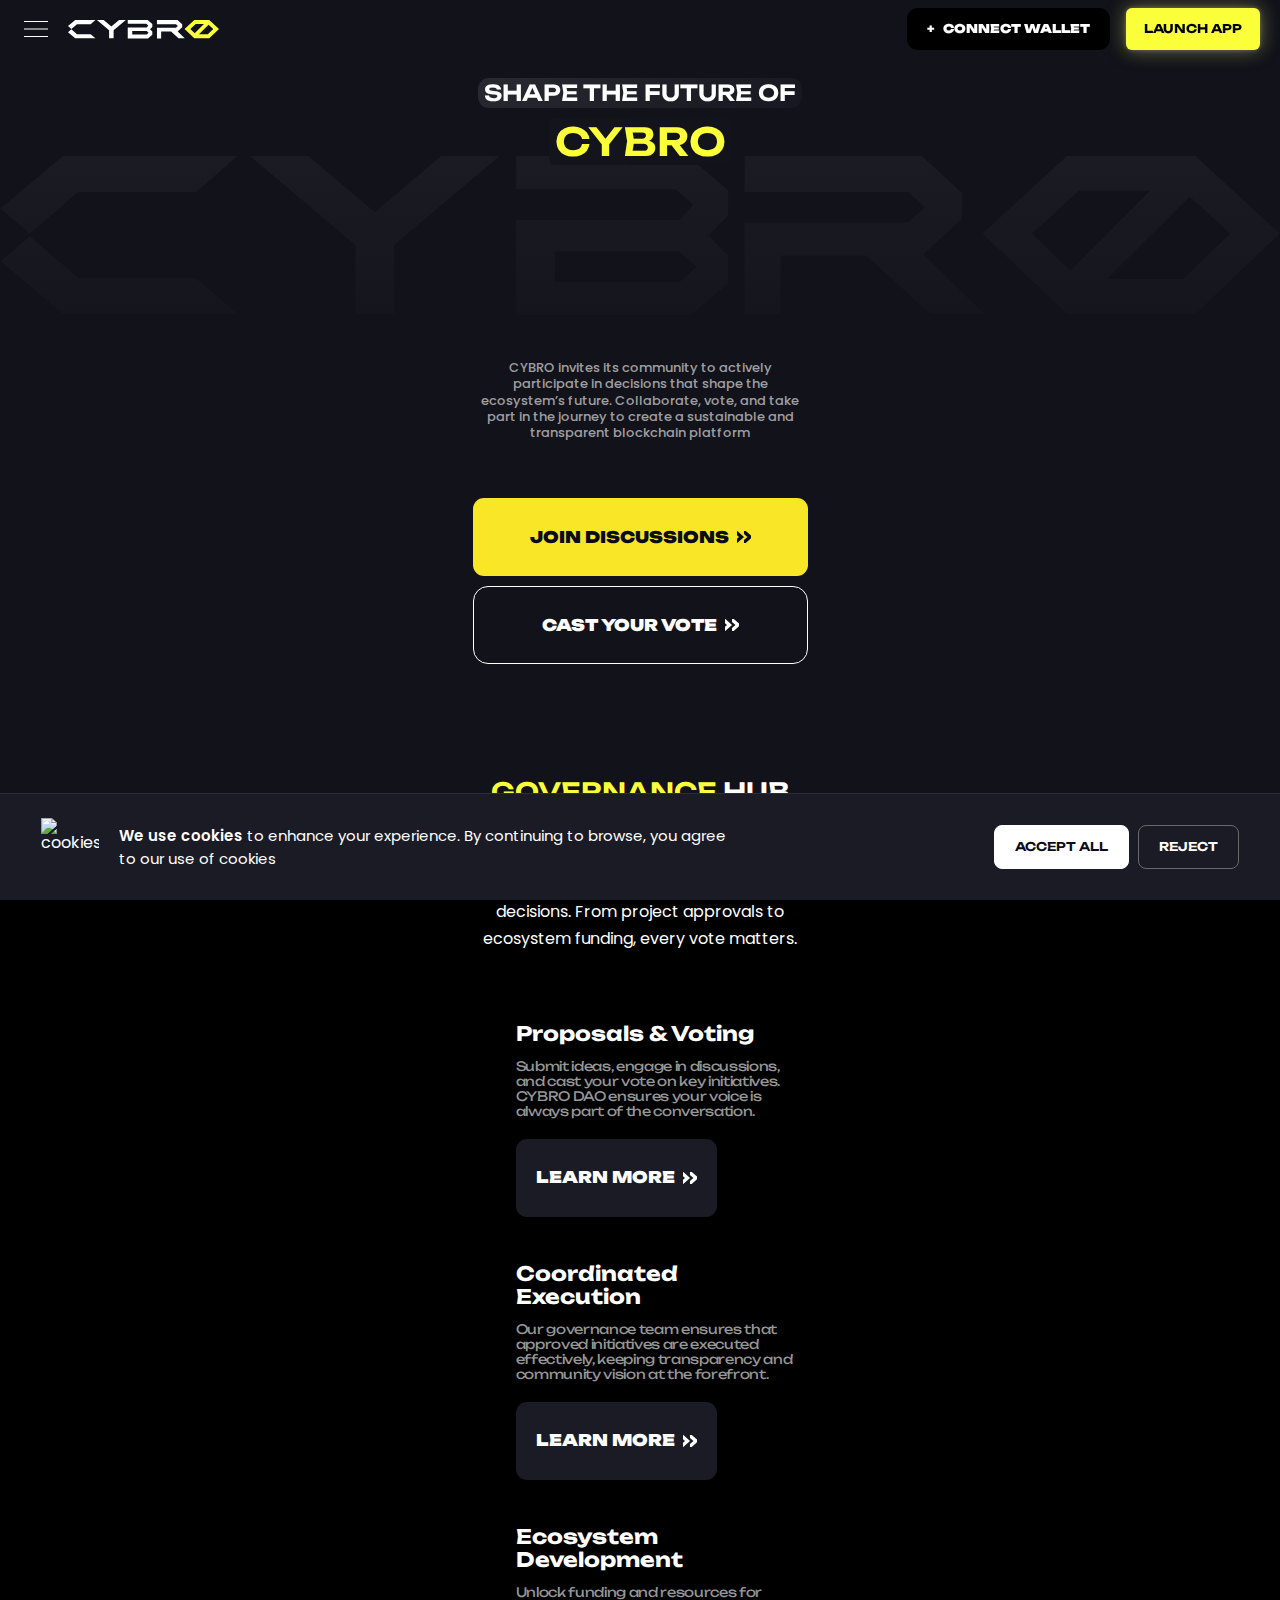
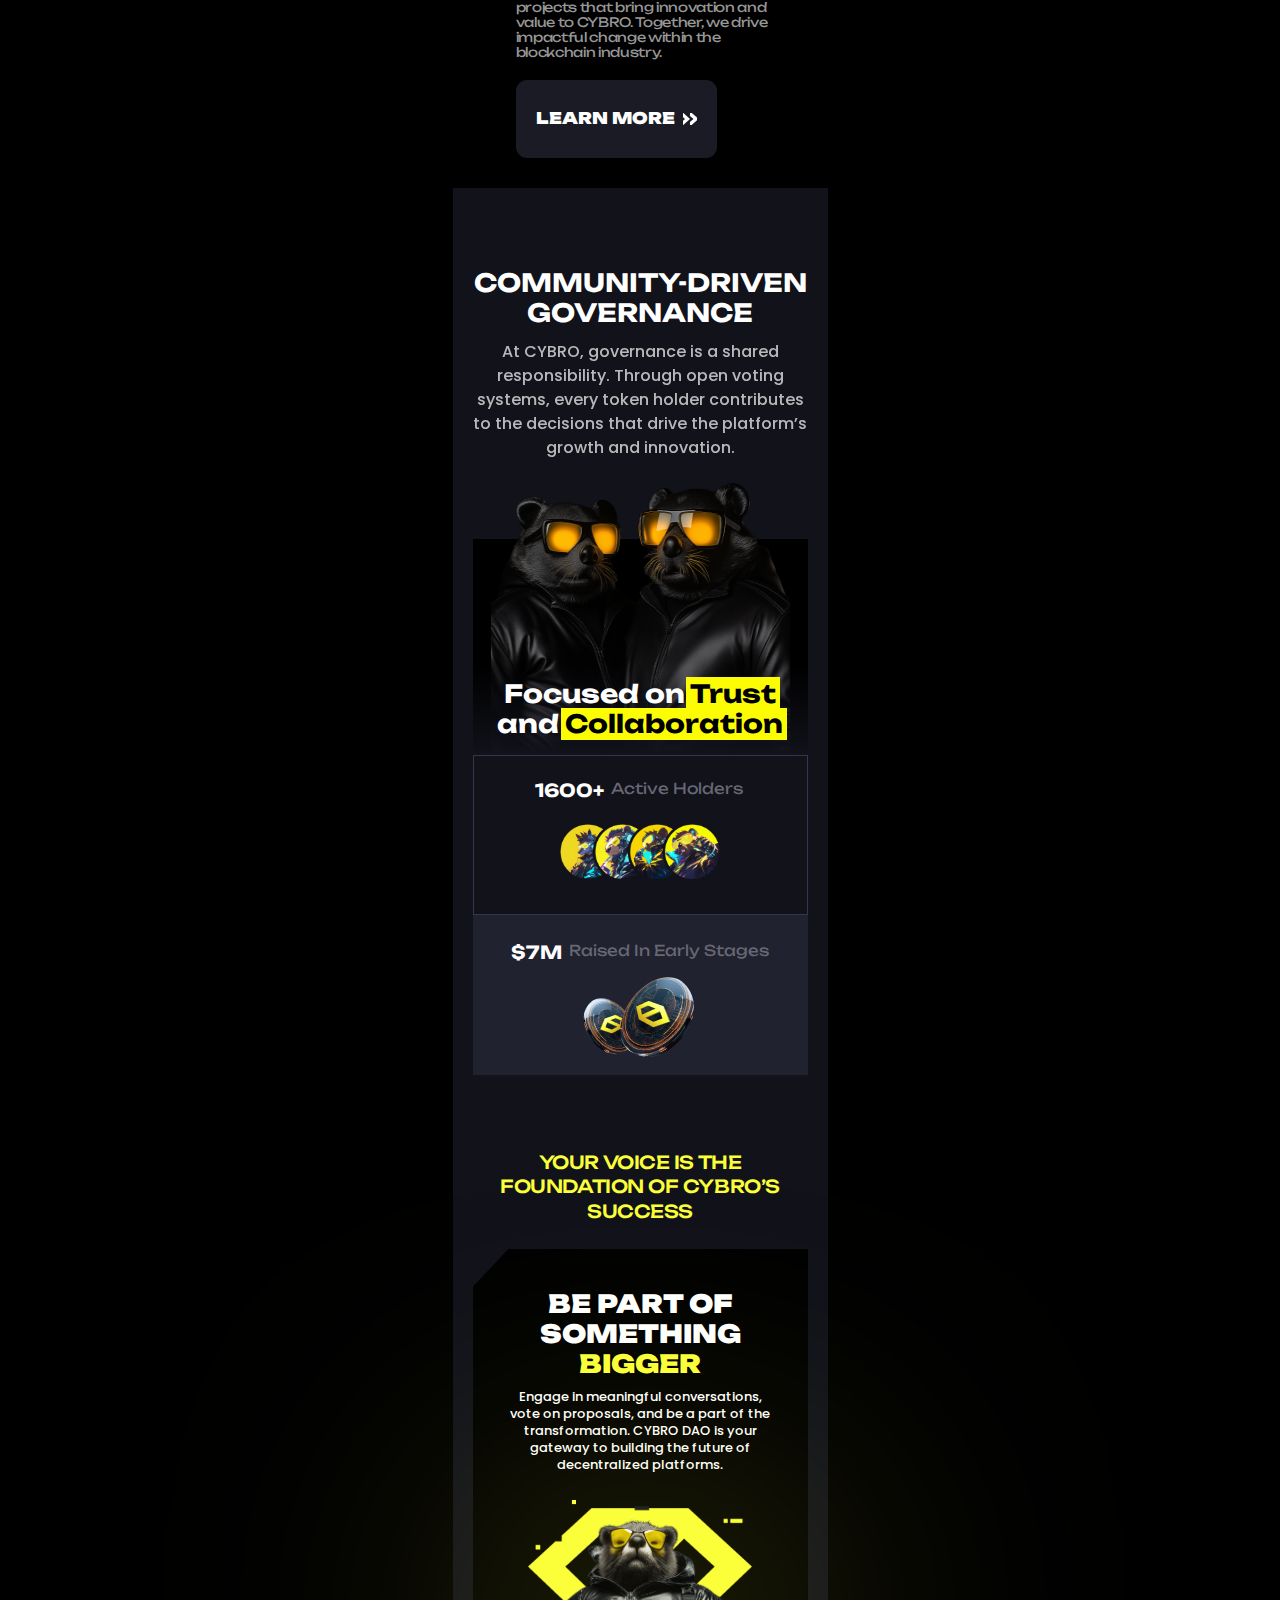
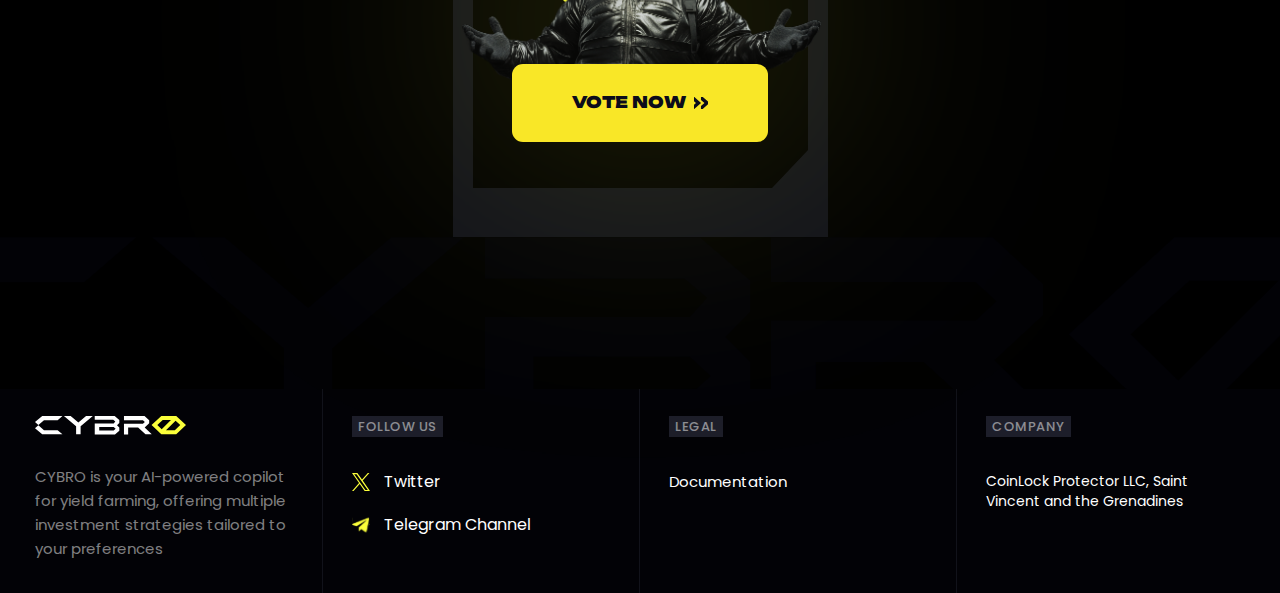
==== en/governance.html @ 774f80b5 "init" ====
<!DOCTYPE html><html lang="en" class="dark" data-sentry-component="RootLayout" data-sentry-source-file="layout.tsx"><head><meta charSet="utf-8"/><meta name="viewport" content="width=device-width, initial-scale=1"/><link rel="preload" as="image" href="https://www.facebook.com/tr?id={8308804229228648}&amp;ev=PageView&amp;noscript=1"/><link rel="preload" as="image" href="/_next/static/media/governance-kurwa-bg.6f89b843.png"/><link rel="preload" as="image" href="/_next/static/media/avatars.ede8e180.png"/><link rel="preload" as="image" href="/_next/static/media/governance-money-mobile.2f18e7d5.png"/><link rel="preload" as="image" href="/_next/static/media/governance-kurwa-mobile-bg.9be6eeb1.png"/><link rel="preload" as="image" href="/_next/static/media/governance-kurwa-card.65392131.png"/><link rel="preload" as="image" href="/_next/static/media/governance-rect-bg.d984ac7d.png"/><link rel="preload" as="image" href="/_next/static/media/governance-card-bg.06ce3777.png"/><link rel="stylesheet" href="/_next/static/css/6479186bee7d9e7e.css" crossorigin="" data-precedence="next"/><link rel="stylesheet" href="/_next/static/css/e1b0979ef941b9ad.css" crossorigin="" data-precedence="next"/><link rel="stylesheet" href="/_next/static/css/2300a2eec9c14b62.css" crossorigin="" data-precedence="next"/><link rel="preload" as="script" fetchPriority="low" href="/_next/static/chunks/webpack-fdc288a6a4f18aed.js" crossorigin=""/><script src="/_next/static/chunks/52774a7f-6c27f97ab028a83b.js" async="" crossorigin=""></script><script src="/_next/static/chunks/fd9d1056-c8eb6ef1232965f1.js" async="" crossorigin=""></script><script src="/_next/static/chunks/779-97ba903c7fd6b21b.js" async="" crossorigin=""></script><script src="/_next/static/chunks/main-app-ce8a884cc23d8ca5.js" async="" crossorigin=""></script><script src="/_next/static/chunks/a342680c-4015d579ea9460ea.js" async=""></script><script src="/_next/static/chunks/981-83b8b026ce312ad1.js" async=""></script><script src="/_next/static/chunks/815-b7bfd06779b1342e.js" async=""></script><script src="/_next/static/chunks/955-ae50c7dbbddfbe7f.js" async=""></script><script src="/_next/static/chunks/624-96dd0e0dc3cdd177.js" async=""></script><script src="/_next/static/chunks/659-f348599179347540.js" async=""></script><script src="/_next/static/chunks/106-418e1ff9059dbbcc.js" async=""></script><script src="/_next/static/chunks/app/%5Blocale%5D/page-b0975e842ff6d64c.js" async=""></script><script src="/_next/static/chunks/127-02f6ab5090dc1402.js" async=""></script><script src="/_next/static/chunks/353-4cc7cca9eb50f98e.js" async=""></script><script src="/_next/static/chunks/145-9caab46e080230d4.js" async=""></script><script src="/_next/static/chunks/app/layout-ea56f2bec24e93aa.js" async=""></script><script src="/_next/static/chunks/app/global-error-011635a284e81453.js" async=""></script><script src="/_next/static/chunks/app/%5Blocale%5D/governance/page-53c91fd98e669ab0.js" async=""></script><link rel="preload" href="https://www.googletagmanager.com/gtag/js?id=G-RF40Y08YBR" as="script"/><link rel="preload" href="https://analytics.cybro.io/js/script.js" as="script"/><title>CYBRO - an AI-Powered multichain earn marketplace</title><meta name="description" content="CYBRO is an earn marketplace where users can choose investment tools based on desired returns and risk levels, including staking, farming, and lending"/><meta property="og:title" content="CYBRO - an AI-Powered multichain earn marketplace"/><meta property="og:description" content="CYBRO is an earn marketplace where users can choose investment tools based on desired returns and risk levels, including staking, farming, and lending"/><meta name="twitter:card" content="summary"/><meta name="twitter:title" content="CYBRO - an AI-Powered multichain earn marketplace"/><meta name="twitter:description" content="CYBRO is an earn marketplace where users can choose investment tools based on desired returns and risk levels, including staking, farming, and lending"/><link rel="icon" href="/_next/static/media/favicon.e67604f4.ico" type="image/png"/><script src="/_next/static/chunks/polyfills-c67a75d1b6f99dc8.js" crossorigin="" noModule=""></script></head><body id="body"><img height="1" width="1" style="display:none" src="https://www.facebook.com/tr?id={8308804229228648}&amp;ev=PageView&amp;noscript=1"/><div data-overlay-container="true" data-sentry-element="NextUIProvider" data-sentry-source-file="layout.tsx"><div class="h-full justify-between flex flex-col" data-sentry-component="BaseLayout" data-sentry-source-file="base-layout.tsx"><header class="header" data-sentry-component="Header" data-sentry-source-file="index.tsx"><div class="container_main header__container"><div class="header__column"><button class="mobile-menu__open mobile-desktop"></button><div class="logo header__logo"><a href="/" class="logo__link"><img alt="cybro logo" data-sentry-element="Image" data-sentry-source-file="index.tsx" loading="lazy" width="151" height="19" decoding="async" data-nimg="1" class="logo__img" style="color:transparent" src="/_next/static/media/logo.2ce64b94.svg"/></a></div><nav class="header__menu desktop"><ul class="header__menu-list"><li class="header__menu-item"><a href="/en#about" class="header__menu-link">ABOUT US</a></li><li class="header__menu-item"><a href="/en/governance" class="header__menu-link">Governance</a></li><li class="header__menu-item"><a class="header__menu-link" data-sentry-element="Link" data-sentry-source-file="index.tsx" href="/en/token">TOKEN</a></li><li class="header__menu-item"><a href="/en#faq" class="header__menu-link">FAQ</a></li><li class="header__menu-item"><a href="https://docs.cybro.io" class="header__menu-link" target="_black">DOCS</a></li></ul></nav></div><div class="header__column header__btns"><ul class="socials desktop"><li class="social"><a href="https://twitter.com/Cybro_io" class="header__btn social__link" target="_blank"><img alt="x" data-sentry-element="Image" data-sentry-source-file="index.tsx" loading="lazy" width="14" height="14" decoding="async" data-nimg="1" class="social__img" style="color:transparent" src="/_next/static/media/twitter-1.48e759d1.svg"/></a></li><li class="social"><a href="https://discord.gg/xFMGDQPhrB" class="header__btn social__link" target="_blank"><img alt="discord" data-sentry-element="Image" data-sentry-source-file="index.tsx" loading="lazy" width="18" height="14" decoding="async" data-nimg="1" class="social__img" style="color:transparent" src="/_next/static/media/discord-1.6246673f.svg"/></a></li><li class="social"><a href="https://t.me/cybro_io" class="header__btn social__link" target="_blank"><img alt="telegram" data-sentry-element="Image" data-sentry-source-file="index.tsx" loading="lazy" width="18" height="18" decoding="async" data-nimg="1" class="social__img" style="color:transparent" src="/_next/static/media/tg-1.74019191.svg"/></a></li><li class="social"><a href="https://cybro.medium.com/" class="header__btn social__link" target="_blank"><img alt="medium" data-sentry-element="Image" data-sentry-source-file="index.tsx" loading="lazy" width="18" height="18" decoding="async" data-nimg="1" class="social__img !h-[22px]" style="color:transparent" src="/_next/static/media/medium.ed2f4f80.svg"/></a></li></ul><a class="header__launchButton" target="_blank" data-sentry-element="Link" data-sentry-source-file="index.tsx" href="https://app.cybro.io/"><img alt="" data-sentry-element="Image" data-sentry-source-file="index.tsx" loading="lazy" width="6" height="10" decoding="async" data-nimg="1" class="header__launchButton-icon" style="color:transparent" src="/_next/static/media/small-arrow.5e573dae.svg"/>Launch app</a><button class="button button--black !h-[42px] text-white border-0 header__connectButton" data-sentry-component="AppKitConnectButton" data-sentry-source-file="AppkitConnectButton.tsx"><span>+   Connect wallet</span></button></div></div></header><main><div class="bg relative mt-5 governance:mt-[68px] pb-[77px] governance:pb-[136px] flex items-center flex-col w-full"><div class="hero-heading h-[30px] governance:h-[87px] px-1.5 py-0.5 governance:px-2.5 governance:py-px rounded-[11px] backdrop-blur-[104px] justify-center items-center gap-2.5 inline-flex" data-sentry-component="HeroHeading" data-sentry-source-file="governance.tsx"><div class="text-white text-[22px] governance:text-[70.82px] font-semibold font-[&#x27;Unbounded&#x27;] uppercase leading-relaxed governance:leading-[84.98px]">Shape the future of</div></div><div class="governance:block hidden governance:mt-[18px] w-[495.50px] h-[155px] relative"><div class="w-[394px] h-[155px] left-[39px] top-0 absolute opacity-25 bg-[#fbff3a] rounded-full blur-[150px]"></div><div class="w-[180px] h-[71px] left-[146px] top-[42px] absolute opacity-30 bg-[#fbff3a] rounded-full blur-[68.71px]"></div><div class="h-[128.95px] px-[14.75px] py-[1.48px] left-0 top-[15px] absolute bg-gradient-to-br from-white to-[#6b6c78] rounded-2xl backdrop-blur-[153.41px] justify-center items-center gap-[14.75px] inline-flex"><div class="text-[#fbff3a] text-[105px] font-semibold font-[&#x27;Unbounded&#x27;] uppercase leading-[126px]">cybro</div></div></div><div class="governance:hidden mt-2.5 h-[47.08px] px-[5.40px] py-[0.54px] bg-gradient-to-br from-white to-[#6b6c78] rounded-md backdrop-blur-[56.12px] justify-center items-center gap-[5.40px] inline-flex"><div class="text-[#fbff3a] text-[38.41px] font-semibold font-[&#x27;Unbounded&#x27;] uppercase leading-[46.09px]">Cybro</div></div><div class="mt-[195px] governance:mt-[27px] max-w-[335px] governance:max-w-[567px] text-center text-white/60 text-[13px] governance:text-base font-medium font-[&#x27;Poppins&#x27;]  leading-tight governance:leading-relaxed" data-sentry-component="DescriptionHeading" data-sentry-source-file="governance.tsx">CYBRO invites its community to actively participate in decisions that shape the ecosystem’s future. Collaborate, vote, and take part in the journey to create a sustainable and transparent blockchain platform</div><div class="mt-[57px] flex governance:gap-[30px] justify-center gap-2.5 flex-wrap" data-sentry-component="ButtonsHeading" data-sentry-source-file="governance.tsx"><a target="_blank" href="https://forum.cybro.io/" class="w-full max-w-[335px] governance:w-auto button button--yellow button--arrow cybro__buy">Join Discussions</a><a target="_blank" href="https://vote.cybro.io/#/" class="w-full max-w-[335px] governance:w-auto button button--white button--arrow--white">Cast your vote</a></div></div><div class="mt-[36px] items-center flex-col w-full gap-10"><div class="flex flex-col gap-2.5 items-center"><div class="w-full max-w-[846px] h-[30px] governance:h-[85px] relative"><div class="hidden governance:block w-[474px] h-[21px] left-[76px] top-[37px] absolute opacity-25 bg-[#fbff3a] rounded-full blur-[100px]"></div><div class="left-0 top-0 right-0 text-center absolute"><span class="text-[#fbff3a] text-[25px] governance:text-[70.82px] font-semibold font-[&#x27;Unbounded&#x27;] uppercase leading-[30px] governance:leading-[84.98px]">GOVERNANCE</span><span class="text-white text-[25px] governance:text-[70.82px] font-semibold font-[&#x27;Unbounded&#x27;] uppercase leading-[30px] governance:leading-[84.98px]"> HUB</span></div></div><div class="w-full max-w-[335px] governance:max-w-[623px] text-center text-white text-base governance:text-lg font-normal governance:font-medium font-[&#x27;Poppins&#x27;] leading-[27px]">CYBRO DAO is a decentralized model allowing token holders to directly influence major initiatives and strategic decisions. From project approvals to ecosystem funding, every vote matters.</div></div><div class="relative mt-10 flex governance:flex-row flex-col justify-center governance:gap-0 gap-[45px] governance:items-start items-center governance:py-0 py-[30px]"><svg xmlns="http://www.w3.org/2000/svg" width="335" height="825" viewBox="0 0 335 825" fill="none" class="governance:hidden block absolute top-0 left-0 right-0 mx-auto" data-sentry-element="svg" data-sentry-source-file="governance.tsx"><mask id="mask0_5992_26774" style="mask-type:alpha" maskUnits="userSpaceOnUse" x="0" y="0" width="335" height="825" data-sentry-element="mask" data-sentry-source-file="governance.tsx"><path d="M0 0H305.211L335 32.8922V825H29.3003L0 792.647L0 0Z" fill="black" data-sentry-element="path" data-sentry-source-file="governance.tsx"></path></mask><g mask="url(#mask0_5992_26774)" data-sentry-element="g" data-sentry-source-file="governance.tsx"><rect x="-3.35938" width="337.93" height="825" fill="black" data-sentry-element="rect" data-sentry-source-file="governance.tsx"></rect></g></svg><div class="corner-rect" data-isBlack="true" data-sentry-component="HubCard" data-sentry-source-file="governance.tsx"><div class="max-w-[287px] governance:max-w-[337px] h-full governance:h-[272px] flex-col justify-start governance:justify-center items-start governance:gap-7 gap-5 inline-flex"><div class="self-stretch flex-col justify-start items-start gap-3.5 flex"><div class="self-stretch text-white text-[20px] governance:text-3xl font-bold font-[&#x27;Unbounded&#x27;]">Proposals &amp; Voting</div><div class="self-stretch text-white/60 text-[13px] governance:text-[15px] font-normal font-[&#x27;Unbounded&#x27;] tracking-tight">Submit ideas, engage in discussions, and cast your vote on key initiatives. CYBRO DAO ensures your voice is always part of the conversation.</div></div><a href="https://vote.cybro.io/" target="_blank" class="button button--black button--arrow--white">Learn More</a></div></div><div class="corner-rect" data-isBlack="false" data-sentry-component="HubCard" data-sentry-source-file="governance.tsx"><div class="max-w-[287px] governance:max-w-[337px] h-full governance:h-[272px] flex-col justify-start governance:justify-center items-start governance:gap-7 gap-5 inline-flex"><div class="self-stretch flex-col justify-start items-start gap-3.5 flex"><div class="self-stretch text-white text-[20px] governance:text-3xl font-bold font-[&#x27;Unbounded&#x27;]">Coordinated Execution</div><div class="self-stretch text-white/60 text-[13px] governance:text-[15px] font-normal font-[&#x27;Unbounded&#x27;] tracking-tight">Our governance team ensures that approved initiatives are executed effectively, keeping transparency and community vision at the forefront.</div></div><a href="https://vote.cybro.io/#/" target="_blank" class="button button--black button--arrow--white">Learn More</a></div></div><div class="corner-rect" data-isBlack="true" data-sentry-component="HubCard" data-sentry-source-file="governance.tsx"><div class="max-w-[287px] governance:max-w-[337px] h-full governance:h-[272px] flex-col justify-start governance:justify-center items-start governance:gap-7 gap-5 inline-flex"><div class="self-stretch flex-col justify-start items-start gap-3.5 flex"><div class="self-stretch text-white text-[20px] governance:text-3xl font-bold font-[&#x27;Unbounded&#x27;]">Ecosystem Development</div><div class="self-stretch text-white/60 text-[13px] governance:text-[15px] font-normal font-[&#x27;Unbounded&#x27;] tracking-tight">Unlock funding and resources for projects that bring innovation and value to CYBRO. Together, we drive impactful change within the blockchain industry.</div></div><a href="https://vote.cybro.io/#/" target="_blank" class="button button--black button--arrow--white">Learn More</a></div></div></div></div><div class="hidden governance:block mx-auto w-[1286px] h-[780px] relative bg-[#11121a]"><div class="w-[746px] h-[344px] left-[540px] top-[359px] absolute bg-black"><img class="w-[794px] h-[549px] left-[-48px] top-[-205px] absolute" src="/_next/static/media/governance-kurwa-bg.6f89b843.png"/><div class="w-[411.33px] h-[84px] left-[167px] top-[221px] absolute"><div class="w-[131px] h-[42px] left-[269.67px] top-0 absolute bg-[#fcfc03]"></div><div class="w-[318.50px] h-[42px] left-[92.83px] top-[42px] absolute bg-[#fcfc03]"></div><div class="w-[408.33px] left-0 top-0 absolute text-center"><span class="text-white text-[35px] font-bold font-[&#x27;Unbounded&#x27;] leading-[42px]">Focused on </span><span class="text-black text-[35px] font-bold font-[&#x27;Unbounded&#x27;] leading-[42px]">Trust</span><span class="text-white text-[35px] font-bold font-[&#x27;Unbounded&#x27;] leading-[42px]"> and </span><span class="text-black text-[35px] font-bold font-[&#x27;Unbounded&#x27;] leading-[42px]">Collaboration</span></div></div></div><div class="h-[239px] top-[91px] absolute flex-col justify-start items-start gap-3.5 inline-flex"><div class="whitespace-pre-wrap self-stretch text-white text-6xl font-bold font-[&#x27;Unbounded&#x27;] uppercase leading-[72px]">COMMUNITY-DRIVEN
GOVERNANCE</div><div class="w-[545px] opacity-70 text-white text-lg font-normal font-[&#x27;Poppins&#x27;] leading-[27px]">At CYBRO, governance is a shared responsibility. Through open voting systems, every token holder contributes to the decisions that drive the platform’s growth and innovation.</div></div><div class="pl-10 pr-[33px] pt-[41px] pb-[37px] top-[359px] absolute bg-[#11121a] border border-[#353550] justify-end items-center gap-[43px] inline-flex"><div class="self-stretch flex-col justify-start items-start gap-3.5 inline-flex"><div class="opacity-90 text-white text-[49px] font-bold font-[&#x27;Unbounded&#x27;] uppercase leading-[58.80px]">1600+</div><div class="text-white/60 text-[15px] font-normal font-[&#x27;Unbounded&#x27;] leading-[21px] tracking-tight">Active Holders</div></div><img src="/_next/static/media/avatars.ede8e180.png"/></div><div class="bg-raised w-[540px] h-[172px] top-[531px] absolute bg-[#21222f]"><div class="left-[40px] top-[41px] absolute flex-col justify-start items-start gap-3.5 inline-flex"><div class="opacity-90 text-white text-[49px] font-bold font-[&#x27;Unbounded&#x27;] uppercase leading-[58.80px]">$7M</div><div class="text-white/60 text-[15px] font-normal font-[&#x27;Unbounded&#x27;] leading-[21px] tracking-tight">Raised in Early Stages</div></div></div></div><div class="governance:hidden flex mx-auto justify-center w-full max-w-[375px] h-[912px] relative bg-[#11121a]"><div class="h-48 top-[80px] absolute flex-col justify-start items-start gap-3 inline-flex"><div class="self-stretch text-center text-white text-[25px] font-bold font-[&#x27;Unbounded&#x27;] uppercase leading-[30px]">COMMUNITY-DRIVEN GOVERNANCE</div><div class="self-stretch h-[120px] flex-col justify-start items-center flex"><div class="max-w-[335px] opacity-70 text-center text-white text-base font-medium font-[&#x27;Poppins&#x27;] leading-normal">At CYBRO, governance is a shared responsibility. Through open voting systems, every token holder contributes to the decisions that drive the platform’s growth and innovation.</div></div></div><div class="w-full max-w-[335px] h-80 top-[567px] absolute flex-col justify-start items-start inline-flex"><div class="w-full h-40 relative"><div class="w-full h-40 left-0 top-0 absolute bg-[#11121a] border border-[#353550]"></div><div class="h-[22px] left-[62.01px] top-[25px] absolute flex-col justify-center items-center gap-[5px] inline-flex"><div class="justify-start items-start gap-[7px] inline-flex"><div class="text-white text-lg font-bold font-[&#x27;Unbounded&#x27;] uppercase leading-snug">1600+</div><div class="text-[#686875] text-[15px] font-normal font-[&#x27;Unbounded&#x27;] capitalize leading-[21px]">Active Holders</div></div></div><img src="/_next/static/media/avatars.ede8e180.png" class="absolute left-0 right-0 mx-auto bottom-[33px] h-[60px]"/></div><div class="self-stretch h-40 px-5 pt-[25px] bg-[#21222f] flex-col justify-start items-center flex"><div class="justify-center items-start gap-[7px] inline-flex"><div class="text-white text-lg font-bold font-[&#x27;Unbounded&#x27;] uppercase leading-snug">$7M</div><div class="text-[#686875] text-[15px] font-normal font-[&#x27;Unbounded&#x27;] capitalize leading-[21px]">Raised in Early Stages</div></div><img src="/_next/static/media/governance-money-mobile.2f18e7d5.png"/></div></div><div class="w-[335px] h-[216px] top-[351px] absolute bg-black"><img class="w-[335px] h-[275px] left-0 top-[-59px] absolute" src="/_next/static/media/governance-kurwa-mobile-bg.9be6eeb1.png"/><div class="h-[101px] left-[-37px] top-[115px] absolute bg-gradient-to-b from-[#11121a] to-[#11121a]"></div></div><div class="w-full h-[63px] left-[-17px] top-[489px] absolute"><div class="w-[94px] h-8 left-[250px] top-0 absolute bg-[#fcfc03]"></div><div class="w-[226px] h-8 left-[125px] top-[31px] absolute bg-[#fcfc03]"></div><div class="w-[408.33px] left-0 top-[2px] absolute text-center"><span class="text-white text-[25px] font-bold font-[&#x27;Unbounded&#x27;] leading-[30px]">Focused on </span><span class="text-black text-[25px] font-bold font-[&#x27;Unbounded&#x27;] leading-[30px]">Trust<br/></span><span class="text-white text-[25px] font-bold font-[&#x27;Unbounded&#x27;] leading-[30px]">and </span><span class="text-black text-[25px] font-bold font-[&#x27;Unbounded&#x27;] leading-[30px]">Collaboration</span></div></div></div><div class="hidden governance:block mx-auto w-[1330px] h-[790px] relative bg-[#11121a]"><div class="w-[1294px] h-[657px] top-[133px] absolute"><div class="z-20 left-[103px] top-[97px] absolute flex-col justify-start items-start gap-[30px] inline-flex"><div class="flex-col justify-start items-start gap-2.5 flex"><div class="w-[560px] flex flex-col"><span class="text-white text-6xl font-black font-[&#x27;Unbounded&#x27;] uppercase leading-[66px]">BE PART OF SOMETHING</span><span class="text-[#fbff3a] text-6xl font-black font-[&#x27;Unbounded&#x27;] uppercase leading-[66px]">BIGGER</span></div><div class="w-[425px] text-white text-lg font-normal font-[&#x27;Poppins&#x27;] leading-[30.60px]">Engage in meaningful conversations, vote on proposals, and be a part of the transformation. CYBRO DAO is your gateway to building the future of decentralized platforms.</div></div><a target="_blank" href="https://vote.cybro.io/#/" class="button button--arrow button--yellow">Vote now</a></div></div><img class="w-[741px] z-10 h-[451px] left-[589px] top-[269px] absolute" src="/_next/static/media/governance-kurwa-card.65392131.png"/><img class="absolute z-[9] right-[86px] bottom-0 top-0 my-auto" src="/_next/static/media/governance-rect-bg.d984ac7d.png"/><img class="w-[1294] h-[546px] left-0 right-0 mx-auto top-[173px] absolute" src="/_next/static/media/governance-card-bg.06ce3777.png"/><div class="w-[647px] left-[396px] top-[45px] absolute text-center text-[#fbff3a] text-3xl font-medium font-[&#x27;Unbounded&#x27;] uppercase leading-[45.59px] tracking-wide">Your voice is the foundation of CYBRO’s success</div></div><div class="governance:hidden flex justify-center mx-auto w-full max-w-[375px] h-[737px] px-5 py-[50px] bg-[#11121a] flex-col items-center gap-[25px]"><div class="self-stretch text-center text-[#fbff3a] text-lg font-medium font-[&#x27;Unbounded&#x27;] uppercase leading-snug tracking-tight">Your voice is the foundation of CYBRO’s success</div><div class="w-[335px] h-[546px] relative flex-col justify-start items-start flex"><div class="w-full h-[459px] relative"><img class="absolute z-[9] mx-auto left-0 right-0 top-[251px]" width="224" height="127" src="/_next/static/media/governance-rect-bg.d984ac7d.png"/><div class="h-[185px] left-0 right-0 top-10 absolute flex-col justify-center items-center gap-2.5 inline-flex"><div class="w-[268px] text-center"><span class="text-white text-[25px] font-black font-[&#x27;Unbounded&#x27;] uppercase leading-[30px]">BE PART OF SOMETHING </span><span class="text-[#fbff3a] text-[25px] font-black font-[&#x27;Unbounded&#x27;] uppercase leading-[30px]">BIGGER</span></div><div class="w-[268px] text-center text-white text-[13px] font-medium font-[&#x27;Poppins&#x27;] leading-[16.90px]">Engage in meaningful conversations, vote on proposals, and be a part of the transformation. CYBRO DAO is your gateway to building the future of decentralized platforms.</div></div><a target="_blank" href="https://vote.cybro.io/#/" class="button button--arrow button--yellow absolute left-0 right-0 mx-auto bottom-[-34px] max-w-[256px] z-20">Vote now</a><svg xmlns="http://www.w3.org/2000/svg" width="335" height="539" viewBox="0 0 335 539" fill="none" data-sentry-element="svg" data-sentry-source-file="governance.tsx"><path d="M0 37.5186V539H299L335 500.953V0H35.5L0 37.5186Z" fill="black" data-sentry-element="path" data-sentry-source-file="governance.tsx"></path></svg><div class="w-[365px] z-10 h-[194.08px] left-[-15px] top-[270px] absolute"><img class="left-0 top-0 absolute z-10" src="/_next/static/media/governance-kurwa-card.65392131.png" width="365" height="176"/><div class="z-10 w-[309.34px] h-[188.66px] left-[31.52px] top-[5.42px] absolute opacity-30 mix-blend-overlay bg-[#fbff3a] rounded-full blur-[150px]"></div></div></div></div></div></main><div class="cookies"><div class="cookies__content"><img alt="cookies" data-sentry-element="Image" data-sentry-source-file="index.tsx" loading="lazy" width="58" height="45" decoding="async" data-nimg="1" class="cookies__image" style="color:transparent" src="/_next/static/media/cookies.72944211.png"/><p class="cookies__text"><b>We use cookies</b> <!-- -->to enhance your experience. By continuing to browse, you agree to our use of cookies</p></div><div class="cookies__btns"><button class="cookies__btn cookies__btn--reverted cookies__apply">ACCEPT ALL</button><button class="cookies__btn cookies__cancel">REJECT</button></div></div><footer class="footer"><div class="container_main footer__container"><div class="footer__block"><div class="logo footer__logo"><a href="/" class="logo__link"><img alt="cybro logo" data-sentry-element="Image" data-sentry-source-file="index.tsx" loading="lazy" width="151" height="19" decoding="async" data-nimg="1" class="logo__img" style="color:transparent" src="/_next/static/media/logo.2ce64b94.svg"/></a></div><span class="footer__info">CYBRO is your AI-powered copilot for yield farming, offering multiple investment strategies tailored to your preferences</span></div><div class="footer__block"><span class="footer__block-name">FOLLOW US</span><ul class="footer__socials"><li class="footer__social"><a href="https://twitter.com/Cybro_io" class="footer__social-link" target="_blank"><img alt="x" data-sentry-element="Image" data-sentry-source-file="index.tsx" loading="lazy" width="18" height="18" decoding="async" data-nimg="1" class="footer__social-img" style="color:transparent" src="/_next/static/media/twitter-2.01cbf297.svg"/><span class="footer__social-name">Twitter</span></a></li><li class="footer__social"><a href="https://discord.gg/xFMGDQPhrB" class="footer__social-link" target="_blank"><img alt="discord" data-sentry-element="Image" data-sentry-source-file="index.tsx" loading="lazy" width="21" height="17" decoding="async" data-nimg="1" class="footer__social-img" style="color:transparent" src="/_next/static/media/discord-2.365eb190.svg"/><span class="footer__social-name">Discord</span></a></li><li class="footer__social"><a href="https://t.me/cybro_io" class="footer__social-link" target="_blank"><img alt="telegram" data-sentry-element="Image" data-sentry-source-file="index.tsx" loading="lazy" width="18" height="18" decoding="async" data-nimg="1" class="footer__social-img" style="color:transparent" src="/_next/static/media/tg-2.5d2dbe3a.svg"/><span class="footer__social-name">Telegram Channel</span></a></li><li class="footer__social"><a href="https://t.me/cybro_io_chat" class="footer__social-link" target="_blank"><img alt="telegram" data-sentry-element="Image" data-sentry-source-file="index.tsx" loading="lazy" width="18" height="18" decoding="async" data-nimg="1" class="footer__social-img" style="color:transparent" src="/_next/static/media/tg-2.5d2dbe3a.svg"/><span class="footer__social-name">Telegram Community Chat</span></a></li><li class="footer__social"><a href="https://cybro.medium.com/" class="footer__social-link" target="_blank"><img alt="medium" data-sentry-element="Image" data-sentry-source-file="index.tsx" loading="lazy" width="18" height="18" decoding="async" data-nimg="1" class="footer__social-img !h-6" style="color:transparent" src="/_next/static/media/medium-2.fb881e49.svg"/><span class="footer__social-name">Medium</span></a></li><li class="footer__social"><a href="https://debank.com/official/CYBRO" class="footer__social-link" target="_blank"><img alt="debank" data-sentry-element="Image" data-sentry-source-file="index.tsx" loading="lazy" width="28" height="32" decoding="async" data-nimg="1" class="footer__social-img !h-5" style="color:transparent" src="/_next/static/media/debank.9ac407f2.svg"/><span class="footer__social-name">DeBank</span></a></li></ul></div><div class="footer__block"><span class="footer__block-name">LEGAL</span><ul class="footer__terms"><li class="footer__term"><a href="/pdf/terms.pdf" class="footer__term-link" download="" target="_blank">Terms and Conditions</a></li><li class="footer__term"><a href="/pdf/privacy.pdf" class="footer__term-link" download="" target="_blank">Privacy Policy</a></li><li class="footer__term"><a href="https://docs.cybro.io" class="footer__term-link" target="_blank">Documentation</a></li><li class="footer__term"><a href="/pdf/referral-program.pdf" class="footer__term-link" target="_blank"></a></li></ul></div><div class="footer__block"><span class="footer__block-name">Company</span><ul class="footer__terms"><li class="footer__term"><span class="text-sm">CoinLock Protector LLC, Saint Vincent and the Grenadines</span></li></ul></div></div></footer><div class="overlay visually-hidden"><div class="overlay__container"><div class="popup waitlist visually-hidden"><button class="popup__close"></button><div class="popup__content"><h4 class="title title--h4 popup__title waitlist__title">Join The Waitlist</h4><span class="waitlist__text">Be the first to know when CYBRO launches</span><div class="waitlist__form"><div class="waitlist__btns"><input type="email" class="waitlist__input" placeholder="Enter your email" value=""/><div data-sentry-element="ReCAPTCHA" data-sentry-source-file="index.tsx"></div><button class="button button--yellow button--arrow waitlist__btn" style="background-color:#d3d3d3;cursor:not-allowed;transition:background-color 0.5s" disabled="">GET NOTIFIED</button></div><div><input type="checkbox" class="waitlist__checkbox" id="terms"/><label class="waitlist__terms" for="terms">I agree to the<!-- --> <a href="/pdf/terms.pdf" download="" target="_blank">Terms of Service</a> <!-- -->and<!-- --> <a href="/pdf/privacy.pdf" download="" target="_blank">Privacy Policy</a></label></div></div></div></div><div class="popup success visually-hidden"><button class="popup__close"></button><div class="popup__content success__content"><span class="success__label">You’re added in the list!</span><h4 class="title title--h4 popup__title success__title">STAY TUNED IN <b>SOCIAL</b></h4><ul class="success__socials"><li class="success__social"><a href="https://twitter.com/Cybro_io" class="success__social-link success__social-link--twitter">Twitter</a></li><li class="success__social"><a href="https://discord.gg/xFMGDQPhrB" class="success__social-link success__social-link--discord">Discord</a></li><li class="success__social"><a href="https://t.me/cybro_io" class="success__social-link success__social-link--telegram">Telegram</a></li></ul></div></div></div></div><div class="mobile-menu visually-hidden" data-sentry-component="MobileMenu" data-sentry-source-file="index.tsx"><div class="mobile-menu__content"><div class="mobile-menu__header"><a href="/" class="mobile-menu__logo-link"><img alt="cybro logo" data-sentry-element="Image" data-sentry-source-file="index.tsx" loading="lazy" width="151" height="19" decoding="async" data-nimg="1" class="mobile-menu__logo-img" style="color:transparent" src="/_next/static/media/logo.2ce64b94.svg"/></a><div class="mobile-menu__btns"><button class="mobile-menu__close"></button></div></div><ul class="mobile-menu__list"><li class="mobile-menu__item"><a href="/en#about" class="mobile-menu__link">About us</a></li><li class="mobile-menu__item"><a href="/en/governance" class="mobile-menu__link">Governance</a></li><li class="mobile-menu__item"><a class="mobile-menu__link" data-sentry-element="Link" data-sentry-source-file="index.tsx" href="/en/token">TOKEN</a></li><li class="mobile-menu__item"><a href="/en#faq" class="mobile-menu__link">FAQ</a></li><li class="mobile-menu__item"><a href="https://docs.cybro.io" class="mobile-menu__link" target="_black">DOCS</a></li><li class="mobile-menu__item text-accent"><a href="https://app.cybro.io" class="mobile-menu__link" target="_black">LAUNCH APP</a></li></ul></div><div class="mobile-menu__footer"><div class="header__btns"><ul class="socials"><li class="social"><a href="https://twitter.com/Cybro_io" class="header__btn social__link" target="_blank"><img alt="x" data-sentry-element="Image" data-sentry-source-file="index.tsx" loading="lazy" width="14" height="14" decoding="async" data-nimg="1" class="social__img" style="color:transparent" src="/_next/static/media/twitter-1.48e759d1.svg"/></a></li><li class="social"><a href="https://discord.gg/xFMGDQPhrB" class="header__btn social__link" target="_blank"><img alt="discord" data-sentry-element="Image" data-sentry-source-file="index.tsx" loading="lazy" width="18" height="14" decoding="async" data-nimg="1" class="social__img" style="color:transparent" src="/_next/static/media/discord-1.6246673f.svg"/></a></li><li class="social"><a href="https://t.me/cybro_io" class="header__btn social__link" target="_blank"><img alt="telegram" data-sentry-element="Image" data-sentry-source-file="index.tsx" loading="lazy" width="18" height="18" decoding="async" data-nimg="1" class="social__img" style="color:transparent" src="/_next/static/media/tg-1.74019191.svg"/></a></li><li class="social"><a href="https://cybro.medium.com/" class="header__btn social__link" target="_blank"><img alt="medium" data-sentry-element="Image" data-sentry-source-file="index.tsx" loading="lazy" width="18" height="18" decoding="async" data-nimg="1" class="social__img !h-6" style="color:transparent" src="/_next/static/media/medium.ed2f4f80.svg"/></a></li></ul><div class="mobile-menu__footer-btns"><button class="button button--black !h-[42px] border-0 bg-accent text-black w-full max-w-[450px]" data-sentry-component="AppKitConnectButton" data-sentry-source-file="AppkitConnectButton.tsx"><span>+   Connect wallet</span></button></div></div></div></div></div><section class="Toastify" aria-live="polite" aria-atomic="false" aria-relevant="additions text" aria-label="Notifications Alt+T"></section></div><script src="/_next/static/chunks/webpack-fdc288a6a4f18aed.js" crossorigin="" async=""></script><script>(self.__next_f=self.__next_f||[]).push([0]);self.__next_f.push([2,null])</script><script>self.__next_f.push([1,"1:HL[\"/_next/static/css/6479186bee7d9e7e.css\",\"style\",{\"crossOrigin\":\"\"}]\n0:\"$L2\"\n"])</script><script>self.__next_f.push([1,"3:HL[\"/_next/static/css/e1b0979ef941b9ad.css\",\"style\",{\"crossOrigin\":\"\"}]\n4:HL[\"/_next/static/css/2300a2eec9c14b62.css\",\"style\",{\"crossOrigin\":\"\"}]\n"])</script><script>self.__next_f.push([1,"5:I[33728,[],\"\"]\n8:I[56954,[],\"\"]\na:I[7264,[],\"\"]\nb:I[73994,[\"603\",\"static/chunks/a342680c-4015d579ea9460ea.js\",\"981\",\"static/chunks/981-83b8b026ce312ad1.js\",\"815\",\"static/chunks/815-b7bfd06779b1342e.js\",\"955\",\"static/chunks/955-ae50c7dbbddfbe7f.js\",\"624\",\"static/chunks/624-96dd0e0dc3cdd177.js\",\"659\",\"static/chunks/659-f348599179347540.js\",\"106\",\"static/chunks/106-418e1ff9059dbbcc.js\",\"61\",\"static/chunks/app/%5Blocale%5D/page-b0975e842ff6d64c.js\"],\"\"]\nc:I[32076,[\"603\",\"static/chunks/a342680c-4015d579ea9460e"])</script><script>self.__next_f.push([1,"a.js\",\"981\",\"static/chunks/981-83b8b026ce312ad1.js\",\"127\",\"static/chunks/127-02f6ab5090dc1402.js\",\"955\",\"static/chunks/955-ae50c7dbbddfbe7f.js\",\"353\",\"static/chunks/353-4cc7cca9eb50f98e.js\",\"145\",\"static/chunks/145-9caab46e080230d4.js\",\"185\",\"static/chunks/app/layout-ea56f2bec24e93aa.js\"],\"MixpanelInit\"]\nd:I[96881,[\"603\",\"static/chunks/a342680c-4015d579ea9460ea.js\",\"981\",\"static/chunks/981-83b8b026ce312ad1.js\",\"127\",\"static/chunks/127-02f6ab5090dc1402.js\",\"955\",\"static/chunks/955-ae50c7dbbddfbe7f.js\",\"353\","])</script><script>self.__next_f.push([1,"\"static/chunks/353-4cc7cca9eb50f98e.js\",\"145\",\"static/chunks/145-9caab46e080230d4.js\",\"185\",\"static/chunks/app/layout-ea56f2bec24e93aa.js\"],\"NextUIProvider\"]\ne:I[56989,[\"603\",\"static/chunks/a342680c-4015d579ea9460ea.js\",\"981\",\"static/chunks/981-83b8b026ce312ad1.js\",\"127\",\"static/chunks/127-02f6ab5090dc1402.js\",\"955\",\"static/chunks/955-ae50c7dbbddfbe7f.js\",\"353\",\"static/chunks/353-4cc7cca9eb50f98e.js\",\"145\",\"static/chunks/145-9caab46e080230d4.js\",\"185\",\"static/chunks/app/layout-ea56f2bec24e93aa.js\"],\"ToastPr"])</script><script>self.__next_f.push([1,"ovider\"]\nf:I[12327,[\"603\",\"static/chunks/a342680c-4015d579ea9460ea.js\",\"981\",\"static/chunks/981-83b8b026ce312ad1.js\",\"127\",\"static/chunks/127-02f6ab5090dc1402.js\",\"955\",\"static/chunks/955-ae50c7dbbddfbe7f.js\",\"353\",\"static/chunks/353-4cc7cca9eb50f98e.js\",\"145\",\"static/chunks/145-9caab46e080230d4.js\",\"185\",\"static/chunks/app/layout-ea56f2bec24e93aa.js\"],\"AppKitProvider\"]\n10:I[6182,[\"603\",\"static/chunks/a342680c-4015d579ea9460ea.js\",\"981\",\"static/chunks/981-83b8b026ce312ad1.js\",\"127\",\"static/chunks/127-02f6ab"])</script><script>self.__next_f.push([1,"5090dc1402.js\",\"955\",\"static/chunks/955-ae50c7dbbddfbe7f.js\",\"353\",\"static/chunks/353-4cc7cca9eb50f98e.js\",\"145\",\"static/chunks/145-9caab46e080230d4.js\",\"185\",\"static/chunks/app/layout-ea56f2bec24e93aa.js\"],\"ReactQueryProvider\"]\n12:I[33874,[\"470\",\"static/chunks/app/global-error-011635a284e81453.js\"],\"\"]\n9:[\"locale\",\"en\",\"d\"]\n13:[]\n"])</script><script>self.__next_f.push([1,"2:[[[\"$\",\"link\",\"0\",{\"rel\":\"stylesheet\",\"href\":\"/_next/static/css/6479186bee7d9e7e.css\",\"precedence\":\"next\",\"crossOrigin\":\"\"}]],[\"$\",\"$L5\",null,{\"buildId\":\"0Yh0mJOw3LU5DgjcJTvXN\",\"assetPrefix\":\"\",\"initialCanonicalUrl\":\"/en/governance\",\"initialTree\":[\"\",{\"children\":[[\"locale\",\"en\",\"d\"],{\"children\":[\"governance\",{\"children\":[\"__PAGE__?{\\\"locale\\\":\\\"en\\\"}\",{}]}]}]},\"$undefined\",\"$undefined\",true],\"initialSeedData\":[\"\",{\"children\":[[\"locale\",\"en\",\"d\"],{\"children\":[\"governance\",{\"children\":[\"__PAGE__\",{},[\"$L6\",\"$L7\",null]]},[\"$\",\"$L8\",null,{\"parallelRouterKey\":\"children\",\"segmentPath\":[\"children\",\"$9\",\"children\",\"governance\",\"children\"],\"loading\":\"$undefined\",\"loadingStyles\":\"$undefined\",\"loadingScripts\":\"$undefined\",\"hasLoading\":false,\"error\":\"$undefined\",\"errorStyles\":\"$undefined\",\"errorScripts\":\"$undefined\",\"template\":[\"$\",\"$La\",null,{}],\"templateStyles\":\"$undefined\",\"templateScripts\":\"$undefined\",\"notFound\":\"$undefined\",\"notFoundStyles\":\"$undefined\",\"styles\":[[\"$\",\"link\",\"0\",{\"rel\":\"stylesheet\",\"href\":\"/_next/static/css/e1b0979ef941b9ad.css\",\"precedence\":\"next\",\"crossOrigin\":\"\"}],[\"$\",\"link\",\"1\",{\"rel\":\"stylesheet\",\"href\":\"/_next/static/css/2300a2eec9c14b62.css\",\"precedence\":\"next\",\"crossOrigin\":\"\"}]]}]]},[null,[\"$\",\"$L8\",null,{\"parallelRouterKey\":\"children\",\"segmentPath\":[\"children\",\"$9\",\"children\"],\"loading\":\"$undefined\",\"loadingStyles\":\"$undefined\",\"loadingScripts\":\"$undefined\",\"hasLoading\":false,\"error\":\"$undefined\",\"errorStyles\":\"$undefined\",\"errorScripts\":\"$undefined\",\"template\":[\"$\",\"$La\",null,{}],\"templateStyles\":\"$undefined\",\"templateScripts\":\"$undefined\",\"notFound\":\"$undefined\",\"notFoundStyles\":\"$undefined\",\"styles\":null}],null]]},[null,[\"$\",\"html\",null,{\"lang\":\"en\",\"className\":\"dark\",\"data-sentry-component\":\"RootLayout\",\"data-sentry-source-file\":\"layout.tsx\",\"children\":[[\"$\",\"head\",null,{\"children\":[[\"$\",\"$Lb\",null,{\"async\":true,\"src\":\"https://www.googletagmanager.com/gtag/js?id=G-RF40Y08YBR\",\"data-sentry-element\":\"Script\",\"data-sentry-source-file\":\"layout.tsx\"}],[\"$\",\"$Lb\",null,{\"id\":\"mascot\",\"data-sentry-element\":\"Script\",\"data-sentry-source-file\":\"layout.tsx\",\"children\":\"\\n        function getCookie(name) {\\n          const value = '; ' + document.cookie;\\n          const parts = value.split('; ' + name + '=');\\n          if (parts.length === 2) return parts.pop().split(';').shift();\\n        }\\n      \\n        let mascotVersion = getCookie('mascotVersion');\\n        \\n        if (!mascotVersion) {\\n            mascotVersion = Math.random() \u003c 0.5 ? 'old' : 'new';\\n            document.cookie = 'mascotVersion=' + mascotVersion + ';path=/;';\\n        }\\n        document.body.classList.add('ab-' + mascotVersion);\\n      \\n        window.dataLayer = window.dataLayer || [];\\n        function gtag(){dataLayer.push(arguments);}\\n        gtag('js', new Date());\\n      \\n        gtag('config', 'G-RF40Y08YBR', {\\n          \\\"user_properties\\\": {\\n            \\\"ab_mascot_design\\\": mascotVersion          \\n          }\\n        });\\n      \"}],[\"$\",\"$Lb\",null,{\"id\":\"hotjar\",\"data-sentry-element\":\"Script\",\"data-sentry-source-file\":\"layout.tsx\",\"children\":\"(function(h,o,t,j,a,r){\\n        h.hj=h.hj||function(){(h.hj.q=h.hj.q||[]).push(arguments)};\\n        h._hjSettings={hjid:4990835,hjsv:6};\\n        a=o.getElementsByTagName('head')[0];\\n        r=o.createElement('script');r.async=1;\\n        r.src=t+h._hjSettings.hjid+j+h._hjSettings.hjsv;\\n        a.appendChild(r);\\n      })(window,document,'https://static.hotjar.com/c/hotjar-','.js?sv=');\"}],[\"$\",\"$Lb\",null,{\"id\":\"intercom_settings\",\"data-sentry-element\":\"Script\",\"data-sentry-source-file\":\"layout.tsx\",\"children\":\"window.intercomSettings = {\\n           api_base: \\\"https://api-iam.intercom.io\\\",\\n           app_id: \\\"btdfty4b\\\",\\n           };\"}],[\"$\",\"$Lb\",null,{\"defer\":true,\"data-domain\":\"cybro.io\",\"src\":\"https://analytics.cybro.io/js/script.js\",\"data-sentry-element\":\"Script\",\"data-sentry-source-file\":\"layout.tsx\"}],[\"$\",\"$Lb\",null,{\"id\":\"intercom\",\"data-sentry-element\":\"Script\",\"data-sentry-source-file\":\"layout.tsx\",\"children\":\"(function(){var w=window;var ic=w.Intercom;if(typeof ic===\\\"function\\\"){ic('reattach_activator');ic('update',w.intercomSettings);}else{var d=document;var i=function(){i.c(arguments);};i.q=[];i.c=function(args){i.q.push(args);};w.Intercom=i;var l=function(){var s=d.createElement('script');s.type='text/javascript';s.async=true;s.src='https://widget.intercom.io/widget/btdfty4b';var x=d.getElementsByTagName('script')[0];x.parentNode.insertBefore(s,x);};if(document.readyState==='complete'){l();}else if(w.attachEvent){w.attachEvent('onload',l);}else{w.addEventListener('load',l,false);}}})();\"}],[\"$\",\"$Lb\",null,{\"id\":\"fb-pixel\",\"data-sentry-element\":\"Script\",\"data-sentry-source-file\":\"layout.tsx\",\"children\":\"!function(f,b,e,v,n,t,s)\\n        {if(f.fbq)return;n=f.fbq=function(){n.callMethod?\\n        n.callMethod.apply(n,arguments):n.queue.push(arguments)};\\n        if(!f._fbq)f._fbq=n;n.push=n;n.loaded=!0;n.version='2.0';\\n        n.queue=[];t=b.createElement(e);t.async=!0;\\n        t.src=v;s=b.getElementsByTagName(e)[0];\\n        s.parentNode.insertBefore(t,s)}(window, document,'script',\\n        'https://connect.facebook.net/en_US/fbevents.js');\\n        fbq('init', 8308804229228648);\\n        fbq('track', 'PageView');\\n      \"}]]}],[\"$\",\"body\",null,{\"id\":\"body\",\"children\":[[\"$\",\"img\",null,{\"height\":\"1\",\"width\":\"1\",\"style\":{\"display\":\"none\"},\"src\":\"https://www.facebook.com/tr?id={8308804229228648}\u0026ev=PageView\u0026noscript=1\"}],[\"$\",\"$Lc\",null,{\"data-sentry-element\":\"MixpanelInit\",\"data-sentry-source-file\":\"layout.tsx\"}],[\"$\",\"$Ld\",null,{\"data-sentry-element\":\"NextUIProvider\",\"data-sentry-source-file\":\"layout.tsx\",\"children\":[\"$\",\"$Le\",null,{\"data-sentry-element\":\"ToastProvider\",\"data-sentry-source-file\":\"layout.tsx\",\"children\":[\"$\",\"$Lf\",null,{\"data-sentry-element\":\"AppKitProvider\",\"data-sentry-source-file\":\"layout.tsx\",\"children\":[\"$\",\"$L10\",null,{\"data-sentry-element\":\"ReactQueryProvider\",\"data-sentry-source-file\":\"layout.tsx\",\"children\":[\"$\",\"$L8\",null,{\"parallelRouterKey\":\"children\",\"segmentPath\":[\"children\"],\"loading\":\"$undefined\",\"loadingStyles\":\"$undefined\",\"loadingScripts\":\"$undefined\",\"hasLoading\":false,\"error\":\"$undefined\",\"errorStyles\":\"$undefined\",\"errorScripts\":\"$undefined\",\"template\":[\"$\",\"$La\",null,{}],\"templateStyles\":\"$undefined\",\"templateScripts\":\"$undefined\",\"notFound\":[[\"$\",\"title\",null,{\"children\":\"404: This page could not be found.\"}],[\"$\",\"div\",null,{\"style\":{\"fontFamily\":\"system-ui,\\\"Segoe UI\\\",Roboto,Helvetica,Arial,sans-serif,\\\"Apple Color Emoji\\\",\\\"Segoe UI Emoji\\\"\",\"height\":\"100vh\",\"textAlign\":\"center\",\"display\":\"flex\",\"flexDirection\":\"column\",\"alignItems\":\"center\",\"justifyContent\":\"center\"},\"children\":[\"$\",\"div\",null,{\"children\":[[\"$\",\"style\",null,{\"dangerouslySetInnerHTML\":{\"__html\":\"body{color:#000;background:#fff;margin:0}.next-error-h1{border-right:1px solid rgba(0,0,0,.3)}@media (prefers-color-scheme:dark){body{color:#fff;background:#000}.next-error-h1{border-right:1px solid rgba(255,255,255,.3)}}\"}}],[\"$\",\"h1\",null,{\"className\":\"next-error-h1\",\"style\":{\"display\":\"inline-block\",\"margin\":\"0 20px 0 0\",\"padding\":\"0 23px 0 0\",\"fontSize\":24,\"fontWeight\":500,\"verticalAlign\":\"top\",\"lineHeight\":\"49px\"},\"children\":\"404\"}],[\"$\",\"div\",null,{\"style\":{\"display\":\"inline-block\"},\"children\":[\"$\",\"h2\",null,{\"style\":{\"fontSize\":14,\"fontWeight\":400,\"lineHeight\":\"49px\",\"margin\":0},\"children\":\"This page could not be found.\"}]}]]}]}]],\"notFoundStyles\":[],\"styles\":null}]}]}]}]}]]}]]}],null]],\"initialHead\":[false,\"$L11\"],\"globalErrorComponent\":\"$12\",\"missingSlots\":\"$W13\"}]]\n"])</script><script>self.__next_f.push([1,"14:I[33797,[\"603\",\"static/chunks/a342680c-4015d579ea9460ea.js\",\"981\",\"static/chunks/981-83b8b026ce312ad1.js\",\"815\",\"static/chunks/815-b7bfd06779b1342e.js\",\"106\",\"static/chunks/106-418e1ff9059dbbcc.js\",\"758\",\"static/chunks/app/%5Blocale%5D/governance/page-53c91fd98e669ab0.js\"],\"\"]\n15:I[76933,[\"603\",\"static/chunks/a342680c-4015d579ea9460ea.js\",\"981\",\"static/chunks/981-83b8b026ce312ad1.js\",\"815\",\"static/chunks/815-b7bfd06779b1342e.js\",\"106\",\"static/chunks/106-418e1ff9059dbbcc.js\",\"758\",\"static/chunks/app/%5Blo"])</script><script>self.__next_f.push([1,"cale%5D/governance/page-53c91fd98e669ab0.js\"],\"\"]\n16:I[86661,[\"603\",\"static/chunks/a342680c-4015d579ea9460ea.js\",\"981\",\"static/chunks/981-83b8b026ce312ad1.js\",\"815\",\"static/chunks/815-b7bfd06779b1342e.js\",\"106\",\"static/chunks/106-418e1ff9059dbbcc.js\",\"758\",\"static/chunks/app/%5Blocale%5D/governance/page-53c91fd98e669ab0.js\"],\"\"]\n17:{\"about\":\"ABOUT\",\"sale\":\"SALE\",\"roadmap\":\"ROADMAP\",\"token\":\"TOKEN\",\"faq\":\"FAQ\",\"connectBtn\":\"CONNECT WALLET\"}\n"])</script><script>self.__next_f.push([1,"7:[\"$\",\"div\",null,{\"className\":\"h-full justify-between flex flex-col\",\"data-sentry-component\":\"BaseLayout\",\"data-sentry-source-file\":\"base-layout.tsx\",\"children\":[[\"$\",\"$L14\",null,{\"translations\":{\"about\":\"ABOUT\",\"sale\":\"SALE\",\"roadmap\":\"ROADMAP\",\"token\":\"TOKEN\",\"faq\":\"FAQ\",\"connectBtn\":\"CONNECT WALLET\"},\"data-sentry-element\":\"Header\",\"data-sentry-source-file\":\"base-layout.tsx\"}],[\"$\",\"main\",null,{\"children\":[[\"$\",\"div\",null,{\"className\":\"bg relative mt-5 governance:mt-[68px] pb-[77px] governance:pb-[136px] flex items-center flex-col w-full\",\"children\":[[\"$\",\"div\",null,{\"className\":\"hero-heading h-[30px] governance:h-[87px] px-1.5 py-0.5 governance:px-2.5 governance:py-px rounded-[11px] backdrop-blur-[104px] justify-center items-center gap-2.5 inline-flex\",\"data-sentry-component\":\"HeroHeading\",\"data-sentry-source-file\":\"governance.tsx\",\"children\":[\"$\",\"div\",null,{\"className\":\"text-white text-[22px] governance:text-[70.82px] font-semibold font-['Unbounded'] uppercase leading-relaxed governance:leading-[84.98px]\",\"children\":\"Shape the future of\"}]}],[[\"$\",\"div\",null,{\"className\":\"governance:block hidden governance:mt-[18px] w-[495.50px] h-[155px] relative\",\"children\":[[\"$\",\"div\",null,{\"className\":\"w-[394px] h-[155px] left-[39px] top-0 absolute opacity-25 bg-[#fbff3a] rounded-full blur-[150px]\"}],[\"$\",\"div\",null,{\"className\":\"w-[180px] h-[71px] left-[146px] top-[42px] absolute opacity-30 bg-[#fbff3a] rounded-full blur-[68.71px]\"}],[\"$\",\"div\",null,{\"className\":\"h-[128.95px] px-[14.75px] py-[1.48px] left-0 top-[15px] absolute bg-gradient-to-br from-white to-[#6b6c78] rounded-2xl backdrop-blur-[153.41px] justify-center items-center gap-[14.75px] inline-flex\",\"children\":[\"$\",\"div\",null,{\"className\":\"text-[#fbff3a] text-[105px] font-semibold font-['Unbounded'] uppercase leading-[126px]\",\"children\":\"cybro\"}]}]]}],[\"$\",\"div\",null,{\"className\":\"governance:hidden mt-2.5 h-[47.08px] px-[5.40px] py-[0.54px] bg-gradient-to-br from-white to-[#6b6c78] rounded-md backdrop-blur-[56.12px] justify-center items-center gap-[5.40px] inline-flex\",\"children\":[\"$\",\"div\",null,{\"className\":\"text-[#fbff3a] text-[38.41px] font-semibold font-['Unbounded'] uppercase leading-[46.09px]\",\"children\":\"Cybro\"}]}]],[\"$\",\"div\",null,{\"className\":\"mt-[195px] governance:mt-[27px] max-w-[335px] governance:max-w-[567px] text-center text-white/60 text-[13px] governance:text-base font-medium font-['Poppins']  leading-tight governance:leading-relaxed\",\"data-sentry-component\":\"DescriptionHeading\",\"data-sentry-source-file\":\"governance.tsx\",\"children\":\"CYBRO invites its community to actively participate in decisions that shape the ecosystem’s future. Collaborate, vote, and take part in the journey to create a sustainable and transparent blockchain platform\"}],[\"$\",\"div\",null,{\"className\":\"mt-[57px] flex governance:gap-[30px] justify-center gap-2.5 flex-wrap\",\"data-sentry-component\":\"ButtonsHeading\",\"data-sentry-source-file\":\"governance.tsx\",\"children\":[[\"$\",\"a\",null,{\"target\":\"_blank\",\"href\":\"https://forum.cybro.io/\",\"className\":\"w-full max-w-[335px] governance:w-auto button button--yellow button--arrow cybro__buy\",\"children\":\"Join Discussions\"}],[\"$\",\"a\",null,{\"target\":\"_blank\",\"href\":\"https://vote.cybro.io/#/\",\"className\":\"w-full max-w-[335px] governance:w-auto button button--white button--arrow--white\",\"children\":\"Cast your vote\"}]]}]]}],[\"$\",\"div\",null,{\"className\":\"mt-[36px] items-center flex-col w-full gap-10\",\"children\":[[\"$\",\"div\",null,{\"className\":\"flex flex-col gap-2.5 items-center\",\"children\":[[\"$\",\"div\",null,{\"className\":\"w-full max-w-[846px] h-[30px] governance:h-[85px] relative\",\"children\":[[\"$\",\"div\",null,{\"className\":\"hidden governance:block w-[474px] h-[21px] left-[76px] top-[37px] absolute opacity-25 bg-[#fbff3a] rounded-full blur-[100px]\"}],[\"$\",\"div\",null,{\"className\":\"left-0 top-0 right-0 text-center absolute\",\"children\":[[\"$\",\"span\",null,{\"className\":\"text-[#fbff3a] text-[25px] governance:text-[70.82px] font-semibold font-['Unbounded'] uppercase leading-[30px] governance:leading-[84.98px]\",\"children\":\"GOVERNANCE\"}],[\"$\",\"span\",null,{\"className\":\"text-white text-[25px] governance:text-[70.82px] font-semibold font-['Unbounded'] uppercase leading-[30px] governance:leading-[84.98px]\",\"children\":\" HUB\"}]]}]]}],[\"$\",\"div\",null,{\"className\":\"w-full max-w-[335px] governance:max-w-[623px] text-center text-white text-base governance:text-lg font-normal governance:font-medium font-['Poppins'] leading-[27px]\",\"children\":\"CYBRO DAO is a decentralized model allowing token holders to directly influence major initiatives and strategic decisions. From project approvals to ecosystem funding, every vote matters.\"}]]}],[\"$\",\"div\",null,{\"className\":\"relative mt-10 flex governance:flex-row flex-col justify-center governance:gap-0 gap-[45px] governance:items-start items-center governance:py-0 py-[30px]\",\"children\":[[\"$\",\"svg\",null,{\"xmlns\":\"http://www.w3.org/2000/svg\",\"width\":\"335\",\"height\":\"825\",\"viewBox\":\"0 0 335 825\",\"fill\":\"none\",\"className\":\"governance:hidden block absolute top-0 left-0 right-0 mx-auto\",\"data-sentry-element\":\"svg\",\"data-sentry-source-file\":\"governance.tsx\",\"children\":[[\"$\",\"mask\",null,{\"id\":\"mask0_5992_26774\",\"style\":{\"maskType\":\"alpha\"},\"maskUnits\":\"userSpaceOnUse\",\"x\":\"0\",\"y\":\"0\",\"width\":\"335\",\"height\":\"825\",\"data-sentry-element\":\"mask\",\"data-sentry-source-file\":\"governance.tsx\",\"children\":[\"$\",\"path\",null,{\"d\":\"M0 0H305.211L335 32.8922V825H29.3003L0 792.647L0 0Z\",\"fill\":\"black\",\"data-sentry-element\":\"path\",\"data-sentry-source-file\":\"governance.tsx\"}]}],[\"$\",\"g\",null,{\"mask\":\"url(#mask0_5992_26774)\",\"data-sentry-element\":\"g\",\"data-sentry-source-file\":\"governance.tsx\",\"children\":[\"$\",\"rect\",null,{\"x\":\"-3.35938\",\"width\":\"337.93\",\"height\":\"825\",\"fill\":\"black\",\"data-sentry-element\":\"rect\",\"data-sentry-source-file\":\"governance.tsx\"}]}]]}],[\"$\",\"div\",null,{\"className\":\"corner-rect\",\"data-isBlack\":true,\"data-sentry-component\":\"HubCard\",\"data-sentry-source-file\":\"governance.tsx\",\"children\":[\"$\",\"div\",null,{\"className\":\"max-w-[287px] governance:max-w-[337px] h-full governance:h-[272px] flex-col justify-start governance:justify-center items-start governance:gap-7 gap-5 inline-flex\",\"children\":[[\"$\",\"div\",null,{\"className\":\"self-stretch flex-col justify-start items-start gap-3.5 flex\",\"children\":[[\"$\",\"div\",null,{\"className\":\"self-stretch text-white text-[20px] governance:text-3xl font-bold font-['Unbounded']\",\"children\":\"Proposals \u0026 Voting\"}],[\"$\",\"div\",null,{\"className\":\"self-stretch text-white/60 text-[13px] governance:text-[15px] font-normal font-['Unbounded'] tracking-tight\",\"children\":\"Submit ideas, engage in discussions, and cast your vote on key initiatives. CYBRO DAO ensures your voice is always part of the conversation.\"}]]}],[\"$\",\"a\",null,{\"href\":\"https://vote.cybro.io/\",\"target\":\"_blank\",\"className\":\"button button--black button--arrow--white\",\"children\":\"Learn More\"}]]}]}],[\"$\",\"div\",null,{\"className\":\"corner-rect\",\"data-isBlack\":false,\"data-sentry-component\":\"HubCard\",\"data-sentry-source-file\":\"governance.tsx\",\"children\":[\"$\",\"div\",null,{\"className\":\"max-w-[287px] governance:max-w-[337px] h-full governance:h-[272px] flex-col justify-start governance:justify-center items-start governance:gap-7 gap-5 inline-flex\",\"children\":[[\"$\",\"div\",null,{\"className\":\"self-stretch flex-col justify-start items-start gap-3.5 flex\",\"children\":[[\"$\",\"div\",null,{\"className\":\"self-stretch text-white text-[20px] governance:text-3xl font-bold font-['Unbounded']\",\"children\":\"Coordinated Execution\"}],[\"$\",\"div\",null,{\"className\":\"self-stretch text-white/60 text-[13px] governance:text-[15px] font-normal font-['Unbounded'] tracking-tight\",\"children\":\"Our governance team ensures that approved initiatives are executed effectively, keeping transparency and community vision at the forefront.\"}]]}],[\"$\",\"a\",null,{\"href\":\"https://vote.cybro.io/#/\",\"target\":\"_blank\",\"className\":\"button button--black button--arrow--white\",\"children\":\"Learn More\"}]]}]}],[\"$\",\"div\",null,{\"className\":\"corner-rect\",\"data-isBlack\":true,\"data-sentry-component\":\"HubCard\",\"data-sentry-source-file\":\"governance.tsx\",\"children\":[\"$\",\"div\",null,{\"className\":\"max-w-[287px] governance:max-w-[337px] h-full governance:h-[272px] flex-col justify-start governance:justify-center items-start governance:gap-7 gap-5 inline-flex\",\"children\":[[\"$\",\"div\",null,{\"className\":\"self-stretch flex-col justify-start items-start gap-3.5 flex\",\"children\":[[\"$\",\"div\",null,{\"className\":\"self-stretch text-white text-[20px] governance:text-3xl font-bold font-['Unbounded']\",\"children\":\"Ecosystem Development\"}],[\"$\",\"div\",null,{\"className\":\"self-stretch text-white/60 text-[13px] governance:text-[15px] font-normal font-['Unbounded'] tracking-tight\",\"children\":\"Unlock funding and resources for projects that bring innovation and value to CYBRO. Together, we drive impactful change within the blockchain industry.\"}]]}],[\"$\",\"a\",null,{\"href\":\"https://vote.cybro.io/#/\",\"target\":\"_blank\",\"className\":\"button button--black button--arrow--white\",\"children\":\"Learn More\"}]]}]}]]}]]}],[[\"$\",\"div\",null,{\"className\":\"hidden governance:block mx-auto w-[1286px] h-[780px] relative bg-[#11121a]\",\"children\":[[\"$\",\"div\",null,{\"className\":\"w-[746px] h-[344px] left-[540px] top-[359px] absolute bg-black\",\"children\":[[\"$\",\"img\",null,{\"className\":\"w-[794px] h-[549px] left-[-48px] top-[-205px] absolute\",\"src\":\"/_next/static/media/governance-kurwa-bg.6f89b843.png\"}],[\"$\",\"div\",null,{\"className\":\"w-[411.33px] h-[84px] left-[167px] top-[221px] absolute\",\"children\":[[\"$\",\"div\",null,{\"className\":\"w-[131px] h-[42px] left-[269.67px] top-0 absolute bg-[#fcfc03]\"}],[\"$\",\"div\",null,{\"className\":\"w-[318.50px] h-[42px] left-[92.83px] top-[42px] absolute bg-[#fcfc03]\"}],[\"$\",\"div\",null,{\"className\":\"w-[408.33px] left-0 top-0 absolute text-center\",\"children\":[[\"$\",\"span\",null,{\"className\":\"text-white text-[35px] font-bold font-['Unbounded'] leading-[42px]\",\"children\":\"Focused on \"}],[\"$\",\"span\",null,{\"className\":\"text-black text-[35px] font-bold font-['Unbounded'] leading-[42px]\",\"children\":\"Trust\"}],[\"$\",\"span\",null,{\"className\":\"text-white text-[35px] font-bold font-['Unbounded'] leading-[42px]\",\"children\":\" and \"}],[\"$\",\"span\",null,{\"className\":\"text-black text-[35px] font-bold font-['Unbounded'] leading-[42px]\",\"children\":\"Collaboration\"}]]}]]}]]}],[\"$\",\"div\",null,{\"className\":\"h-[239px] top-[91px] absolute flex-col justify-start items-start gap-3.5 inline-flex\",\"children\":[[\"$\",\"div\",null,{\"className\":\"whitespace-pre-wrap self-stretch text-white text-6xl font-bold font-['Unbounded'] uppercase leading-[72px]\",\"children\":\"COMMUNITY-DRIVEN\\nGOVERNANCE\"}],[\"$\",\"div\",null,{\"className\":\"w-[545px] opacity-70 text-white text-lg font-normal font-['Poppins'] leading-[27px]\",\"children\":\"At CYBRO, governance is a shared responsibility. Through open voting systems, every token holder contributes to the decisions that drive the platform’s growth and innovation.\"}]]}],[\"$\",\"div\",null,{\"className\":\"pl-10 pr-[33px] pt-[41px] pb-[37px] top-[359px] absolute bg-[#11121a] border border-[#353550] justify-end items-center gap-[43px] inline-flex\",\"children\":[[\"$\",\"div\",null,{\"className\":\"self-stretch flex-col justify-start items-start gap-3.5 inline-flex\",\"children\":[[\"$\",\"div\",null,{\"className\":\"opacity-90 text-white text-[49px] font-bold font-['Unbounded'] uppercase leading-[58.80px]\",\"children\":\"1600+\"}],[\"$\",\"div\",null,{\"className\":\"text-white/60 text-[15px] font-normal font-['Unbounded'] leading-[21px] tracking-tight\",\"children\":\"Active Holders\"}]]}],[\"$\",\"img\",null,{\"src\":\"/_next/static/media/avatars.ede8e180.png\"}]]}],[\"$\",\"div\",null,{\"className\":\"bg-raised w-[540px] h-[172px] top-[531px] absolute bg-[#21222f]\",\"children\":[\"$\",\"div\",null,{\"className\":\"left-[40px] top-[41px] absolute flex-col justify-start items-start gap-3.5 inline-flex\",\"children\":[[\"$\",\"div\",null,{\"className\":\"opacity-90 text-white text-[49px] font-bold font-['Unbounded'] uppercase leading-[58.80px]\",\"children\":\"$$7M\"}],[\"$\",\"div\",null,{\"className\":\"text-white/60 text-[15px] font-normal font-['Unbounded'] leading-[21px] tracking-tight\",\"children\":\"Raised in Early Stages\"}]]}]}]]}],[\"$\",\"div\",null,{\"className\":\"governance:hidden flex mx-auto justify-center w-full max-w-[375px] h-[912px] relative bg-[#11121a]\",\"children\":[[\"$\",\"div\",null,{\"className\":\"h-48 top-[80px] absolute flex-col justify-start items-start gap-3 inline-flex\",\"children\":[[\"$\",\"div\",null,{\"className\":\"self-stretch text-center text-white text-[25px] font-bold font-['Unbounded'] uppercase leading-[30px]\",\"children\":\"COMMUNITY-DRIVEN GOVERNANCE\"}],[\"$\",\"div\",null,{\"className\":\"self-stretch h-[120px] flex-col justify-start items-center flex\",\"children\":[\"$\",\"div\",null,{\"className\":\"max-w-[335px] opacity-70 text-center text-white text-base font-medium font-['Poppins'] leading-normal\",\"children\":\"At CYBRO, governance is a shared responsibility. Through open voting systems, every token holder contributes to the decisions that drive the platform’s growth and innovation.\"}]}]]}],[\"$\",\"div\",null,{\"className\":\"w-full max-w-[335px] h-80 top-[567px] absolute flex-col justify-start items-start inline-flex\",\"children\":[[\"$\",\"div\",null,{\"className\":\"w-full h-40 relative\",\"children\":[[\"$\",\"div\",null,{\"className\":\"w-full h-40 left-0 top-0 absolute bg-[#11121a] border border-[#353550]\"}],[\"$\",\"div\",null,{\"className\":\"h-[22px] left-[62.01px] top-[25px] absolute flex-col justify-center items-center gap-[5px] inline-flex\",\"children\":[\"$\",\"div\",null,{\"className\":\"justify-start items-start gap-[7px] inline-flex\",\"children\":[[\"$\",\"div\",null,{\"className\":\"text-white text-lg font-bold font-['Unbounded'] uppercase leading-snug\",\"children\":\"1600+\"}],[\"$\",\"div\",null,{\"className\":\"text-[#686875] text-[15px] font-normal font-['Unbounded'] capitalize leading-[21px]\",\"children\":\"Active Holders\"}]]}]}],[\"$\",\"img\",null,{\"src\":\"/_next/static/media/avatars.ede8e180.png\",\"className\":\"absolute left-0 right-0 mx-auto bottom-[33px] h-[60px]\"}]]}],[\"$\",\"div\",null,{\"className\":\"self-stretch h-40 px-5 pt-[25px] bg-[#21222f] flex-col justify-start items-center flex\",\"children\":[[\"$\",\"div\",null,{\"className\":\"justify-center items-start gap-[7px] inline-flex\",\"children\":[[\"$\",\"div\",null,{\"className\":\"text-white text-lg font-bold font-['Unbounded'] uppercase leading-snug\",\"children\":\"$$7M\"}],[\"$\",\"div\",null,{\"className\":\"text-[#686875] text-[15px] font-normal font-['Unbounded'] capitalize leading-[21px]\",\"children\":\"Raised in Early Stages\"}]]}],[\"$\",\"img\",null,{\"src\":\"/_next/static/media/governance-money-mobile.2f18e7d5.png\"}]]}]]}],[\"$\",\"div\",null,{\"className\":\"w-[335px] h-[216px] top-[351px] absolute bg-black\",\"children\":[[\"$\",\"img\",null,{\"className\":\"w-[335px] h-[275px] left-0 top-[-59px] absolute\",\"src\":\"/_next/static/media/governance-kurwa-mobile-bg.9be6eeb1.png\"}],[\"$\",\"div\",null,{\"className\":\"h-[101px] left-[-37px] top-[115px] absolute bg-gradient-to-b from-[#11121a] to-[#11121a]\"}]]}],[\"$\",\"div\",null,{\"className\":\"w-full h-[63px] left-[-17px] top-[489px] absolute\",\"children\":[[\"$\",\"div\",null,{\"className\":\"w-[94px] h-8 left-[250px] top-0 absolute bg-[#fcfc03]\"}],[\"$\",\"div\",null,{\"className\":\"w-[226px] h-8 left-[125px] top-[31px] absolute bg-[#fcfc03]\"}],[\"$\",\"div\",null,{\"className\":\"w-[408.33px] left-0 top-[2px] absolute text-center\",\"children\":[[\"$\",\"span\",null,{\"className\":\"text-white text-[25px] font-bold font-['Unbounded'] leading-[30px]\",\"children\":\"Focused on \"}],[\"$\",\"span\",null,{\"className\":\"text-black text-[25px] font-bold font-['Unbounded'] leading-[30px]\",\"children\":[\"Trust\",[\"$\",\"br\",null,{}]]}],[\"$\",\"span\",null,{\"className\":\"text-white text-[25px] font-bold font-['Unbounded'] leading-[30px]\",\"children\":\"and \"}],[\"$\",\"span\",null,{\"className\":\"text-black text-[25px] font-bold font-['Unbounded'] leading-[30px]\",\"children\":\"Collaboration\"}]]}]]}]]}]],[[\"$\",\"div\",null,{\"className\":\"hidden governance:block mx-auto w-[1330px] h-[790px] relative bg-[#11121a]\",\"children\":[[\"$\",\"div\",null,{\"className\":\"w-[1294px] h-[657px] top-[133px] absolute\",\"children\":[\"$\",\"div\",null,{\"className\":\"z-20 left-[103px] top-[97px] absolute flex-col justify-start items-start gap-[30px] inline-flex\",\"children\":[[\"$\",\"div\",null,{\"className\":\"flex-col justify-start items-start gap-2.5 flex\",\"children\":[[\"$\",\"div\",null,{\"className\":\"w-[560px] flex flex-col\",\"children\":[[\"$\",\"span\",null,{\"className\":\"text-white text-6xl font-black font-['Unbounded'] uppercase leading-[66px]\",\"children\":\"BE PART OF SOMETHING\"}],[\"$\",\"span\",null,{\"className\":\"text-[#fbff3a] text-6xl font-black font-['Unbounded'] uppercase leading-[66px]\",\"children\":\"BIGGER\"}]]}],[\"$\",\"div\",null,{\"className\":\"w-[425px] text-white text-lg font-normal font-['Poppins'] leading-[30.60px]\",\"children\":\"Engage in meaningful conversations, vote on proposals, and be a part of the transformation. CYBRO DAO is your gateway to building the future of decentralized platforms.\"}]]}],[\"$\",\"a\",null,{\"target\":\"_blank\",\"href\":\"https://vote.cybro.io/#/\",\"className\":\"button button--arrow button--yellow\",\"children\":\"Vote now\"}]]}]}],[\"$\",\"img\",null,{\"className\":\"w-[741px] z-10 h-[451px] left-[589px] top-[269px] absolute\",\"src\":\"/_next/static/media/governance-kurwa-card.65392131.png\"}],[\"$\",\"img\",null,{\"className\":\"absolute z-[9] right-[86px] bottom-0 top-0 my-auto\",\"src\":\"/_next/static/media/governance-rect-bg.d984ac7d.png\"}],[\"$\",\"img\",null,{\"className\":\"w-[1294] h-[546px] left-0 right-0 mx-auto top-[173px] absolute\",\"src\":\"/_next/static/media/governance-card-bg.06ce3777.png\"}],[\"$\",\"div\",null,{\"className\":\"w-[647px] left-[396px] top-[45px] absolute text-center text-[#fbff3a] text-3xl font-medium font-['Unbounded'] uppercase leading-[45.59px] tracking-wide\",\"children\":\"Your voice is the foundation of CYBRO’s success\"}]]}],[\"$\",\"div\",null,{\"className\":\"governance:hidden flex justify-center mx-auto w-full max-w-[375px] h-[737px] px-5 py-[50px] bg-[#11121a] flex-col items-center gap-[25px]\",\"children\":[[\"$\",\"div\",null,{\"className\":\"self-stretch text-center text-[#fbff3a] text-lg font-medium font-['Unbounded'] uppercase leading-snug tracking-tight\",\"children\":\"Your voice is the foundation of CYBRO’s success\"}],[\"$\",\"div\",null,{\"className\":\"w-[335px] h-[546px] relative flex-col justify-start items-start flex\",\"children\":[\"$\",\"div\",null,{\"className\":\"w-full h-[459px] relative\",\"children\":[[\"$\",\"img\",null,{\"className\":\"absolute z-[9] mx-auto left-0 right-0 top-[251px]\",\"width\":224,\"height\":127,\"src\":\"/_next/static/media/governance-rect-bg.d984ac7d.png\"}],[\"$\",\"div\",null,{\"className\":\"h-[185px] left-0 right-0 top-10 absolute flex-col justify-center items-center gap-2.5 inline-flex\",\"children\":[[\"$\",\"div\",null,{\"className\":\"w-[268px] text-center\",\"children\":[[\"$\",\"span\",null,{\"className\":\"text-white text-[25px] font-black font-['Unbounded'] uppercase leading-[30px]\",\"children\":\"BE PART OF SOMETHING \"}],[\"$\",\"span\",null,{\"className\":\"text-[#fbff3a] text-[25px] font-black font-['Unbounded'] uppercase leading-[30px]\",\"children\":\"BIGGER\"}]]}],[\"$\",\"div\",null,{\"className\":\"w-[268px] text-center text-white text-[13px] font-medium font-['Poppins'] leading-[16.90px]\",\"children\":\"Engage in meaningful conversations, vote on proposals, and be a part of the transformation. CYBRO DAO is your gateway to building the future of decentralized platforms.\"}]]}],[\"$\",\"a\",null,{\"target\":\"_blank\",\"href\":\"https://vote.cybro.io/#/\",\"className\":\"button button--arrow button--yellow absolute left-0 right-0 mx-auto bottom-[-34px] max-w-[256px] z-20\",\"children\":\"Vote now\"}],[\"$\",\"svg\",null,{\"xmlns\":\"http://www.w3.org/2000/svg\",\"width\":\"335\",\"height\":\"539\",\"viewBox\":\"0 0 335 539\",\"fill\":\"none\",\"data-sentry-element\":\"svg\",\"data-sentry-source-file\":\"governance.tsx\",\"children\":[\"$\",\"path\",null,{\"d\":\"M0 37.5186V539H299L335 500.953V0H35.5L0 37.5186Z\",\"fill\":\"black\",\"data-sentry-element\":\"path\",\"data-sentry-source-file\":\"governance.tsx\"}]}],[\"$\",\"div\",null,{\"className\":\"w-[365px] z-10 h-[194.08px] left-[-15px] top-[270px] absolute\",\"children\":[[\"$\",\"img\",null,{\"className\":\"left-0 top-0 absolute z-10\",\"src\":\"/_next/static/media/governance-kurwa-card.65392131.png\",\"width\":365,\"height\":176}],[\"$\",\"div\",null,{\"className\":\"z-10 w-[309.34px] h-[188.66px] left-[31.52px] top-[5.42px] absolute opacity-30 mix-blend-overlay bg-[#fbff3a] rounded-full blur-[150px]\"}]]}]]}]}]]}]]]}],[\"$\",\"$L15\",null,{\"translations\":{\"commentFirst\":\"We use cookies\",\"commentSecond\":\"to enhance your experience. By continuing to browse, you agree to our use of cookies\",\"btnAccept\":\"ACCEPT ALL\",\"btnReject\":\"REJECT\",\"info\":\"CYBRO is your AI-powered copilot for yield farming, offering multiple investment strategies tailored to your preferences\",\"label\":\"LEGAL\",\"terms\":\"Terms and Conditions\",\"policy\":\"Privacy Policy\",\"doc\":\"Documentation\",\"follow\":\"FOLLOW US\",\"waitList\":{\"header\":\"Join The Waitlist\",\"comment\":\"Be the first to know when CYBRO launches\"}},\"data-sentry-element\":\"Footer\",\"data-sentry-source-file\":\"base-layout.tsx\"}],[\"$\",\"$L16\",null,{\"translations\":\"$17\",\"data-sentry-element\":\"MobileMenu\",\"data-sentry-source-file\":\"base-layout.tsx\"}]]}]\n"])</script><script>self.__next_f.push([1,"11:[[\"$\",\"meta\",\"0\",{\"name\":\"viewport\",\"content\":\"width=device-width, initial-scale=1\"}],[\"$\",\"meta\",\"1\",{\"charSet\":\"utf-8\"}],[\"$\",\"title\",\"2\",{\"children\":\"CYBRO - an AI-Powered multichain earn marketplace\"}],[\"$\",\"meta\",\"3\",{\"name\":\"description\",\"content\":\"CYBRO is an earn marketplace where users can choose investment tools based on desired returns and risk levels, including staking, farming, and lending\"}],[\"$\",\"meta\",\"4\",{\"property\":\"og:title\",\"content\":\"CYBRO - an AI-Powered multichain earn marketplace\"}],[\"$\",\"meta\",\"5\",{\"property\":\"og:description\",\"content\":\"CYBRO is an earn marketplace where users can choose investment tools based on desired returns and risk levels, including staking, farming, and lending\"}],[\"$\",\"meta\",\"6\",{\"name\":\"twitter:card\",\"content\":\"summary\"}],[\"$\",\"meta\",\"7\",{\"name\":\"twitter:title\",\"content\":\"CYBRO - an AI-Powered multichain earn marketplace\"}],[\"$\",\"meta\",\"8\",{\"name\":\"twitter:description\",\"content\":\"CYBRO is an earn marketplace where users can choose investment tools based on desired returns and risk levels, including staking, farming, and lending\"}],[\"$\",\"link\",\"9\",{\"rel\":\"icon\",\"href\":\"/_next/static/media/favicon.e67604f4.ico\",\"type\":\"image/png\"}]]\n"])</script><script>self.__next_f.push([1,"6:null\n"])</script><script>self.__next_f.push([1,""])</script></body></html>
---- _next/static/css/6479186bee7d9e7e.css ----
:root{--toastify-color-light:#fff;--toastify-color-dark:#121212;--toastify-color-info:#3498db;--toastify-color-success:#07bc0c;--toastify-color-warning:#f1c40f;--toastify-color-error:#e74d3c;--toastify-color-transparent:hsla(0,0%,100%,.7);--toastify-icon-color-info:var(--toastify-color-info);--toastify-icon-color-success:var(--toastify-color-success);--toastify-icon-color-warning:var(--toastify-color-warning);--toastify-icon-color-error:var(--toastify-color-error);--toastify-container-width:fit-content;--toastify-toast-width:320px;--toastify-toast-offset:16px;--toastify-toast-top:max(var(--toastify-toast-offset),env(safe-area-inset-top));--toastify-toast-right:max(var(--toastify-toast-offset),env(safe-area-inset-right));--toastify-toast-left:max(var(--toastify-toast-offset),env(safe-area-inset-left));--toastify-toast-bottom:max(var(--toastify-toast-offset),env(safe-area-inset-bottom));--toastify-toast-background:#fff;--toastify-toast-padding:14px;--toastify-toast-min-height:64px;--toastify-toast-max-height:800px;--toastify-toast-bd-radius:6px;--toastify-toast-shadow:0px 4px 12px rgba(0,0,0,.1);--toastify-font-family:sans-serif;--toastify-z-index:9999;--toastify-text-color-light:#757575;--toastify-text-color-dark:#fff;--toastify-text-color-info:#fff;--toastify-text-color-success:#fff;--toastify-text-color-warning:#fff;--toastify-text-color-error:#fff;--toastify-spinner-color:#616161;--toastify-spinner-color-empty-area:#e0e0e0;--toastify-color-progress-light:linear-gradient(90deg,#4cd964,#5ac8fa,#007aff,#34aadc,#5856d6,#ff2d55);--toastify-color-progress-dark:#bb86fc;--toastify-color-progress-info:var(--toastify-color-info);--toastify-color-progress-success:var(--toastify-color-success);--toastify-color-progress-warning:var(--toastify-color-warning);--toastify-color-progress-error:var(--toastify-color-error);--toastify-color-progress-bgo:0.2}.Toastify__toast-container{z-index:var(--toastify-z-index);-webkit-transform:translateZ(var(--toastify-z-index));position:fixed;width:var(--toastify-container-width);box-sizing:border-box;color:#fff;display:flex;flex-direction:column}.Toastify__toast-container--top-left{top:var(--toastify-toast-top);left:var(--toastify-toast-left)}.Toastify__toast-container--top-center{top:var(--toastify-toast-top);left:50%;transform:translateX(-50%);align-items:center}.Toastify__toast-container--top-right{top:var(--toastify-toast-top);right:var(--toastify-toast-right);align-items:end}.Toastify__toast-container--bottom-left{bottom:var(--toastify-toast-bottom);left:var(--toastify-toast-left)}.Toastify__toast-container--bottom-center{bottom:var(--toastify-toast-bottom);left:50%;transform:translateX(-50%);align-items:center}.Toastify__toast-container--bottom-right{bottom:var(--toastify-toast-bottom);right:var(--toastify-toast-right);align-items:end}@media only screen and (max-width:480px){.Toastify__toast-container{width:100vw;left:env(safe-area-inset-left);margin:0}.Toastify__toast-container--top-center,.Toastify__toast-container--top-left,.Toastify__toast-container--top-right{top:env(safe-area-inset-top);transform:translateX(0)}.Toastify__toast-container--bottom-center,.Toastify__toast-container--bottom-left,.Toastify__toast-container--bottom-right{bottom:env(safe-area-inset-bottom);transform:translateX(0)}.Toastify__toast-container--rtl{right:env(safe-area-inset-right);left:auto}.Toastify__toast{--toastify-toast-width:100%;margin-bottom:0;border-radius:0}}.Toastify__toast{--y:0;position:relative;touch-action:none;min-height:var(--toastify-toast-min-height);box-sizing:border-box;margin-bottom:1rem;padding:var(--toastify-toast-padding);border-radius:var(--toastify-toast-bd-radius);box-shadow:var(--toastify-toast-shadow);max-height:var(--toastify-toast-max-height);font-family:var(--toastify-font-family);z-index:0;display:flex;flex:1 auto;align-items:center;word-break:break-word}.Toastify__toast,.Toastify__toast-container[data-stacked=true]{width:var(--toastify-toast-width)}.Toastify__toast--stacked{position:absolute;width:100%;transform:translate3d(0,var(--y),0) scale(var(--s));transition:transform .3s}.Toastify__toast--stacked[data-collapsed] .Toastify__close-button,.Toastify__toast--stacked[data-collapsed] .Toastify__toast-body{transition:opacity .1s}.Toastify__toast--stacked[data-collapsed=false]{overflow:visible}.Toastify__toast--stacked[data-collapsed=true]:not(:last-child)>*{opacity:0}.Toastify__toast--stacked:after{content:"";position:absolute;left:0;right:0;height:calc(var(--g) * 1px);bottom:100%}.Toastify__toast--stacked[data-pos=top]{top:0}.Toastify__toast--stacked[data-pos=bot]{bottom:0}.Toastify__toast--stacked[data-pos=bot].Toastify__toast--stacked:before{transform-origin:top}.Toastify__toast--stacked[data-pos=top].Toastify__toast--stacked:before{transform-origin:bottom}.Toastify__toast--stacked:before{content:"";position:absolute;left:0;right:0;bottom:0;height:100%;transform:scaleY(3);z-index:-1}.Toastify__toast--rtl{direction:rtl}.Toastify__toast--close-on-click{cursor:pointer}.Toastify__toast-icon{margin-inline-end:10px;width:22px;flex-shrink:0;display:flex}.Toastify--animate{animation-fill-mode:both;animation-duration:.5s}.Toastify--animate-icon{animation-fill-mode:both;animation-duration:.3s}.Toastify__toast-theme--dark{background:var(--toastify-color-dark);color:var(--toastify-text-color-dark)}.Toastify__toast-theme--colored.Toastify__toast--default,.Toastify__toast-theme--light{background:var(--toastify-color-light);color:var(--toastify-text-color-light)}.Toastify__toast-theme--colored.Toastify__toast--info{color:var(--toastify-text-color-info);background:var(--toastify-color-info)}.Toastify__toast-theme--colored.Toastify__toast--success{color:var(--toastify-text-color-success);background:var(--toastify-color-success)}.Toastify__toast-theme--colored.Toastify__toast--warning{color:var(--toastify-text-color-warning);background:var(--toastify-color-warning)}.Toastify__toast-theme--colored.Toastify__toast--error{color:var(--toastify-text-color-error);background:var(--toastify-color-error)}.Toastify__progress-bar-theme--light{background:var(--toastify-color-progress-light)}.Toastify__progress-bar-theme--dark{background:var(--toastify-color-progress-dark)}.Toastify__progress-bar--info{background:var(--toastify-color-progress-info)}.Toastify__progress-bar--success{background:var(--toastify-color-progress-success)}.Toastify__progress-bar--warning{background:var(--toastify-color-progress-warning)}.Toastify__progress-bar--error{background:var(--toastify-color-progress-error)}.Toastify__progress-bar-theme--colored.Toastify__progress-bar--error,.Toastify__progress-bar-theme--colored.Toastify__progress-bar--info,.Toastify__progress-bar-theme--colored.Toastify__progress-bar--success,.Toastify__progress-bar-theme--colored.Toastify__progress-bar--warning{background:var(--toastify-color-transparent)}.Toastify__close-button{color:#fff;position:absolute;top:6px;right:6px;background:transparent;outline:none;border:none;padding:0;cursor:pointer;opacity:.7;transition:.3s ease;z-index:1}.Toastify__toast--rtl .Toastify__close-button{left:6px;right:unset}.Toastify__close-button--light{color:#000;opacity:.3}.Toastify__close-button>svg{fill:currentColor;height:16px;width:14px}.Toastify__close-button:focus,.Toastify__close-button:hover{opacity:1}@keyframes Toastify__trackProgress{0%{transform:scaleX(1)}to{transform:scaleX(0)}}.Toastify__progress-bar{position:absolute;bottom:0;left:0;width:100%;height:100%;z-index:1;opacity:.7;transform-origin:left}.Toastify__progress-bar--animated{animation:Toastify__trackProgress linear 1 forwards}.Toastify__progress-bar--controlled{transition:transform .2s}.Toastify__progress-bar--rtl{right:0;left:auto;transform-origin:right;border-bottom-left-radius:0}.Toastify__progress-bar--wrp{position:absolute;overflow:hidden;bottom:0;left:0;width:100%;height:5px;border-bottom-left-radius:var(--toastify-toast-bd-radius);border-bottom-right-radius:var(--toastify-toast-bd-radius)}.Toastify__progress-bar--wrp[data-hidden=true]{opacity:0}.Toastify__progress-bar--bg{opacity:var(--toastify-color-progress-bgo);width:100%;height:100%}.Toastify__spinner{width:20px;height:20px;box-sizing:border-box;border:2px solid;border-radius:100%;border-color:var(--toastify-spinner-color-empty-area);border-right-color:var(--toastify-spinner-color);animation:Toastify__spin .65s linear infinite}@keyframes Toastify__bounceInRight{0%,60%,75%,90%,to{animation-timing-function:cubic-bezier(.215,.61,.355,1)}0%{opacity:0;transform:translate3d(3000px,0,0)}60%{opacity:1;transform:translate3d(-25px,0,0)}75%{transform:translate3d(10px,0,0)}90%{transform:translate3d(-5px,0,0)}to{transform:none}}@keyframes Toastify__bounceOutRight{20%{opacity:1;transform:translate3d(-20px,var(--y),0)}to{opacity:0;transform:translate3d(2000px,var(--y),0)}}@keyframes Toastify__bounceInLeft{0%,60%,75%,90%,to{animation-timing-function:cubic-bezier(.215,.61,.355,1)}0%{opacity:0;transform:translate3d(-3000px,0,0)}60%{opacity:1;transform:translate3d(25px,0,0)}75%{transform:translate3d(-10px,0,0)}90%{transform:translate3d(5px,0,0)}to{transform:none}}@keyframes Toastify__bounceOutLeft{20%{opacity:1;transform:translate3d(20px,var(--y),0)}to{opacity:0;transform:translate3d(-2000px,var(--y),0)}}@keyframes Toastify__bounceInUp{0%,60%,75%,90%,to{animation-timing-function:cubic-bezier(.215,.61,.355,1)}0%{opacity:0;transform:translate3d(0,3000px,0)}60%{opacity:1;transform:translate3d(0,-20px,0)}75%{transform:translate3d(0,10px,0)}90%{transform:translate3d(0,-5px,0)}to{transform:translateZ(0)}}@keyframes Toastify__bounceOutUp{20%{transform:translate3d(0,calc(var(--y) - 10px),0)}40%,45%{opacity:1;transform:translate3d(0,calc(var(--y) + 20px),0)}to{opacity:0;transform:translate3d(0,-2000px,0)}}@keyframes Toastify__bounceInDown{0%,60%,75%,90%,to{animation-timing-function:cubic-bezier(.215,.61,.355,1)}0%{opacity:0;transform:translate3d(0,-3000px,0)}60%{opacity:1;transform:translate3d(0,25px,0)}75%{transform:translate3d(0,-10px,0)}90%{transform:translate3d(0,5px,0)}to{transform:none}}@keyframes Toastify__bounceOutDown{20%{transform:translate3d(0,calc(var(--y) - 10px),0)}40%,45%{opacity:1;transform:translate3d(0,calc(var(--y) + 20px),0)}to{opacity:0;transform:translate3d(0,2000px,0)}}.Toastify__bounce-enter--bottom-left,.Toastify__bounce-enter--top-left{animation-name:Toastify__bounceInLeft}.Toastify__bounce-enter--bottom-right,.Toastify__bounce-enter--top-right{animation-name:Toastify__bounceInRight}.Toastify__bounce-enter--top-center{animation-name:Toastify__bounceInDown}.Toastify__bounce-enter--bottom-center{animation-name:Toastify__bounceInUp}.Toastify__bounce-exit--bottom-left,.Toastify__bounce-exit--top-left{animation-name:Toastify__bounceOutLeft}.Toastify__bounce-exit--bottom-right,.Toastify__bounce-exit--top-right{animation-name:Toastify__bounceOutRight}.Toastify__bounce-exit--top-center{animation-name:Toastify__bounceOutUp}.Toastify__bounce-exit--bottom-center{animation-name:Toastify__bounceOutDown}@keyframes Toastify__zoomIn{0%{opacity:0;transform:scale3d(.3,.3,.3)}50%{opacity:1}}@keyframes Toastify__zoomOut{0%{opacity:1}50%{opacity:0;transform:translate3d(0,var(--y),0) scale3d(.3,.3,.3)}to{opacity:0}}.Toastify__zoom-enter{animation-name:Toastify__zoomIn}.Toastify__zoom-exit{animation-name:Toastify__zoomOut}@keyframes Toastify__flipIn{0%{transform:perspective(400px) rotateX(90deg);animation-timing-function:ease-in;opacity:0}40%{transform:perspective(400px) rotateX(-20deg);animation-timing-function:ease-in}60%{transform:perspective(400px) rotateX(10deg);opacity:1}80%{transform:perspective(400px) rotateX(-5deg)}to{transform:perspective(400px)}}@keyframes Toastify__flipOut{0%{transform:translate3d(0,var(--y),0) perspective(400px)}30%{transform:translate3d(0,var(--y),0) perspective(400px) rotateX(-20deg);opacity:1}to{transform:translate3d(0,var(--y),0) perspective(400px) rotateX(90deg);opacity:0}}.Toastify__flip-enter{animation-name:Toastify__flipIn}.Toastify__flip-exit{animation-name:Toastify__flipOut}@keyframes Toastify__slideInRight{0%{transform:translate3d(110%,0,0);visibility:visible}to{transform:translate3d(0,var(--y),0)}}@keyframes Toastify__slideInLeft{0%{transform:translate3d(-110%,0,0);visibility:visible}to{transform:translate3d(0,var(--y),0)}}@keyframes Toastify__slideInUp{0%{transform:translate3d(0,110%,0);visibility:visible}to{transform:translate3d(0,var(--y),0)}}@keyframes Toastify__slideInDown{0%{transform:translate3d(0,-110%,0);visibility:visible}to{transform:translate3d(0,var(--y),0)}}@keyframes Toastify__slideOutRight{0%{transform:translate3d(0,var(--y),0)}to{visibility:hidden;transform:translate3d(110%,var(--y),0)}}@keyframes Toastify__slideOutLeft{0%{transform:translate3d(0,var(--y),0)}to{visibility:hidden;transform:translate3d(-110%,var(--y),0)}}@keyframes Toastify__slideOutDown{0%{transform:translate3d(0,var(--y),0)}to{visibility:hidden;transform:translate3d(0,500px,0)}}@keyframes Toastify__slideOutUp{0%{transform:translate3d(0,var(--y),0)}to{visibility:hidden;transform:translate3d(0,-500px,0)}}.Toastify__slide-enter--bottom-left,.Toastify__slide-enter--top-left{animation-name:Toastify__slideInLeft}.Toastify__slide-enter--bottom-right,.Toastify__slide-enter--top-right{animation-name:Toastify__slideInRight}.Toastify__slide-enter--top-center{animation-name:Toastify__slideInDown}.Toastify__slide-enter--bottom-center{animation-name:Toastify__slideInUp}.Toastify__slide-exit--bottom-left,.Toastify__slide-exit--top-left{animation-name:Toastify__slideOutLeft;animation-timing-function:ease-in;animation-duration:.3s}.Toastify__slide-exit--bottom-right,.Toastify__slide-exit--top-right{animation-name:Toastify__slideOutRight;animation-timing-function:ease-in;animation-duration:.3s}.Toastify__slide-exit--top-center{animation-name:Toastify__slideOutUp;animation-timing-function:ease-in;animation-duration:.3s}.Toastify__slide-exit--bottom-center{animation-name:Toastify__slideOutDown;animation-timing-function:ease-in;animation-duration:.3s}@keyframes Toastify__spin{0%{transform:rotate(0deg)}to{transform:rotate(1turn)}}
---- _next/static/css/e1b0979ef941b9ad.css ----
.Typography_textPoppins__ZeNgK .Typography_textCaption__d8KCo{font-family:Poppins,sans-serif}.Typography_textUnbounded__OErDC{font-family:Unbounded,sans-serif}.Typography_textUnbounded1__2qQXj{font-size:20px;line-height:24px}.Typography_textUnbounded2__Snc9o{font-size:16px;line-height:24px}.Typography_textUnbounded3__EEcWM{font-size:12px;line-height:14px}.Typography_textPoppins1__Ag2cG{font-size:20px;line-height:30px}.Typography_textPoppins2__clPex{font-size:16px;line-height:24px}.Typography_textPoppins3__n9Z9S{font-size:13px;line-height:17px}.Typography_textCaption1__RlPtf{font-size:14px;font-weight:700;line-height:17px;text-transform:uppercase}.Typography_textCaption2__L2wKu{font-size:14px;font-weight:500;line-height:17px;text-transform:uppercase}.Typography_textCaption3__HG__W{font-size:12px;font-weight:500;line-height:12px;text-transform:uppercase}.Typography_textCaption4___INgH{font-size:12px;font-weight:400;line-height:18px}.swiper__container{position:relative}.swiper{overflow:hidden;display:flex}.container_main{margin:0 auto;padding:0 20px}@media screen and (min-width:768px){.container_main{max-width:1440px;padding:0 70px}}.button{display:flex;justify-content:center;align-items:center;font-family:Unbounded,Arial,open-sans,sans-serif;text-transform:uppercase;transition:box-shadow .35s ease,border .35s ease}.button--transparent{color:#fff;font-size:13px;font-weight:900;line-height:1.2;padding:0 22px;border-radius:11px;border:1px solid #535353;height:53px}.button--transparent:hover:enabled{box-shadow:inset 0 0 5px 0 #fff}.button--black{font-size:11px;font-weight:500;border-radius:5px;border:1px solid #fbff3a;height:27px;padding:0 10px}@media screen and (min-width:998px){.button--black{font-size:12px;font-weight:700;border-radius:8px;height:36px;padding:0 15px}}.button--black:hover:enabled{box-shadow:0 0 1px 1px #fbff3a}.button--white{font-size:13px;font-weight:900;line-height:1.2;color:#fff;background:none;height:53px;padding:0 22px;border-radius:15px;border:1px solid #fff}@media screen and (min-width:998px){.button--white{font-size:16px;height:78px;padding:0 20px}}.button--white:hover:enabled{box-shadow:0 0 0 1px #fff}.button--yellow:disabled{color:#0b0c1b;background:#9b8e00}.button--yellow{font-size:13px;font-weight:900;line-height:1.2;color:#0b0c1b;background:#f9e727;border-radius:11px;height:53px;padding:0 22px}@media screen and (min-width:998px){.button--yellow{font-size:16px;height:78px;padding:0 20px}}.button--yellow:hover:enabled{box-shadow:0 0 0 1px #fff}.button--black{font-size:13px;font-weight:900;line-height:1.2;color:#fff;background:#1a1b25;border-radius:11px;height:53px;padding:0 22px;border:none}@media screen and (min-width:998px){.button--black{font-size:16px;height:78px;padding:0 20px}}.button--black:hover:enabled{box-shadow:0 0 0 1px #fff}.button--arrow{position:relative}.button--arrow:after{content:"";display:block;margin-left:8px;width:14px;height:12px;background:url(/_next/static/media/next.73f7ba8f.svg) 50% 50% no-repeat;transition:all .35s ease;pointer-events:none}.button--arrow:hover:after{transform:translateX(5px)}.button--arrow--white{position:relative}.button--arrow--white:after{content:"";display:block;margin-left:8px;width:14px;height:12px;background:url(/_next/static/media/next-white.90755cbb.svg) 50% 50% no-repeat;transition:all .35s ease;pointer-events:none}.button--arrow--white:hover:after{transform:translateX(5px)}.button--plus{position:relative}.button--plus:before{content:"+";display:block;margin-right:8px;transition:all .35s ease;pointer-events:none}.button--plus:hover:before{transform:translateX(-5px)}.title{font-family:Unbounded,Arial,open-sans,sans-serif;text-transform:uppercase}.title--h1{font-size:27px;font-weight:700;line-height:33px}@media screen and (min-width:1440px){.title--h1{font-size:70px;font-weight:600;line-height:1.2}}.title--h2{font-size:25px;font-weight:700;line-height:1.2}@media screen and (min-width:768px){.title--h2{font-size:68px}}.title--h3{font-size:25px;font-weight:700;line-height:1.2}@media screen and (min-width:768px){.title--h3{font-size:60px}}.title--h4{font-size:27px;font-weight:700;line-height:1.2}@media screen and (min-width:768px){.title--h4{font-size:30px}}.title--h5{font-size:13px;font-weight:400;line-height:1.6}@media screen and (min-width:768px){.title--h5{font-size:18px}}.title--h6{font-size:13px;font-weight:400;line-height:1.75}@media screen and (min-width:768px){.title--h6{font-size:22px;line-height:1.2}}.AmountInput_label__9s3k5{opacity:.7}.AmountInput_inputContainer__47V4K{position:relative;display:flex;justify-content:space-between;align-items:center}.AmountInput_inputContainer__47V4K .AmountInput_input__SAxOL{flex-grow:0;text-overflow:ellipsis;white-space:nowrap;font-family:Unbounded,sans-serif;width:100%;font-size:20px;line-height:24px;color:#fff;background-color:transparent;outline:none;overflow:hidden}.AmountInput_inputContainer__47V4K .AmountInput_equal__QDQcb{font-family:Poppins,sans-serif;color:hsla(0,0%,100%,.6);font-size:13px;font-weight:500;line-height:150%;text-align:right;white-space:nowrap;flex:.5}
/*
! tailwindcss v3.4.3 | MIT License | https://tailwindcss.com
*/*,:after,:before{box-sizing:border-box;border:0 solid}:after,:before{--tw-content:""}:host,html{line-height:1.5;-webkit-text-size-adjust:100%;-moz-tab-size:4;-o-tab-size:4;tab-size:4;font-family:ui-sans-serif,system-ui,sans-serif,Apple Color Emoji,Segoe UI Emoji,Segoe UI Symbol,Noto Color Emoji;font-feature-settings:normal;font-variation-settings:normal;-webkit-tap-highlight-color:transparent}body{line-height:inherit}hr{height:0;color:inherit;border-top-width:1px}abbr:where([title]){-webkit-text-decoration:underline dotted;text-decoration:underline dotted}h1,h2,h3,h4,h5,h6{font-size:inherit;font-weight:inherit}a{text-decoration:inherit}code,kbd,pre,samp{font-family:ui-monospace,SFMono-Regular,Menlo,Monaco,Consolas,Liberation Mono,Courier New,monospace;font-feature-settings:normal;font-variation-settings:normal;font-size:1em}small{font-size:80%}sub,sup{font-size:75%;line-height:0;position:relative;vertical-align:baseline}sub{bottom:-.25em}sup{top:-.5em}table{text-indent:0;border-color:inherit;border-collapse:collapse}button,input,optgroup,select,textarea{font-feature-settings:inherit;font-variation-settings:inherit;font-weight:inherit;line-height:inherit;letter-spacing:inherit;color:inherit;margin:0;padding:0}button,input:where([type=button]),input:where([type=reset]),input:where([type=submit]){-webkit-appearance:button;background-color:transparent;background-image:none}:-moz-focusring{outline:auto}:-moz-ui-invalid{box-shadow:none}progress{vertical-align:baseline}::-webkit-inner-spin-button,::-webkit-outer-spin-button{height:auto}[type=search]{-webkit-appearance:textfield;outline-offset:-2px}::-webkit-search-decoration{-webkit-appearance:none}::-webkit-file-upload-button{-webkit-appearance:button;font:inherit}summary{display:list-item}blockquote,dd,dl,figure,h1,h2,h3,h4,h5,h6,hr,p,pre{margin:0}fieldset{margin:0}fieldset,legend{padding:0}menu,ol,ul{list-style:none;margin:0;padding:0}dialog{padding:0}textarea{resize:vertical}input::-moz-placeholder,textarea::-moz-placeholder{opacity:1;color:#9ca3af}input::placeholder,textarea::placeholder{opacity:1;color:#9ca3af}[role=button],button{cursor:pointer}:disabled{cursor:default}audio,canvas,embed,iframe,img,object,svg,video{display:block;vertical-align:middle}img,video{max-width:100%;height:auto}[hidden]{display:none}:root,[data-theme]{color:hsl(var(--nextui-foreground));background-color:hsl(var(--nextui-background))}*,:after,:before{--tw-border-spacing-x:0;--tw-border-spacing-y:0;--tw-translate-x:0;--tw-translate-y:0;--tw-rotate:0;--tw-skew-x:0;--tw-skew-y:0;--tw-scale-x:1;--tw-scale-y:1;--tw-pan-x: ;--tw-pan-y: ;--tw-pinch-zoom: ;--tw-scroll-snap-strictness:proximity;--tw-gradient-from-position: ;--tw-gradient-via-position: ;--tw-gradient-to-position: ;--tw-ordinal: ;--tw-slashed-zero: ;--tw-numeric-figure: ;--tw-numeric-spacing: ;--tw-numeric-fraction: ;--tw-ring-inset: ;--tw-ring-offset-width:0px;--tw-ring-offset-color:#fff;--tw-ring-color:rgba(59,130,246,.5);--tw-ring-offset-shadow:0 0 #0000;--tw-ring-shadow:0 0 #0000;--tw-shadow:0 0 #0000;--tw-shadow-colored:0 0 #0000;--tw-blur: ;--tw-brightness: ;--tw-contrast: ;--tw-grayscale: ;--tw-hue-rotate: ;--tw-invert: ;--tw-saturate: ;--tw-sepia: ;--tw-drop-shadow: ;--tw-backdrop-blur: ;--tw-backdrop-brightness: ;--tw-backdrop-contrast: ;--tw-backdrop-grayscale: ;--tw-backdrop-hue-rotate: ;--tw-backdrop-invert: ;--tw-backdrop-opacity: ;--tw-backdrop-saturate: ;--tw-backdrop-sepia: ;--tw-contain-size: ;--tw-contain-layout: ;--tw-contain-paint: ;--tw-contain-style: }::backdrop{--tw-border-spacing-x:0;--tw-border-spacing-y:0;--tw-translate-x:0;--tw-translate-y:0;--tw-rotate:0;--tw-skew-x:0;--tw-skew-y:0;--tw-scale-x:1;--tw-scale-y:1;--tw-pan-x: ;--tw-pan-y: ;--tw-pinch-zoom: ;--tw-scroll-snap-strictness:proximity;--tw-gradient-from-position: ;--tw-gradient-via-position: ;--tw-gradient-to-position: ;--tw-ordinal: ;--tw-slashed-zero: ;--tw-numeric-figure: ;--tw-numeric-spacing: ;--tw-numeric-fraction: ;--tw-ring-inset: ;--tw-ring-offset-width:0px;--tw-ring-offset-color:#fff;--tw-ring-color:rgba(59,130,246,.5);--tw-ring-offset-shadow:0 0 #0000;--tw-ring-shadow:0 0 #0000;--tw-shadow:0 0 #0000;--tw-shadow-colored:0 0 #0000;--tw-blur: ;--tw-brightness: ;--tw-contrast: ;--tw-grayscale: ;--tw-hue-rotate: ;--tw-invert: ;--tw-saturate: ;--tw-sepia: ;--tw-drop-shadow: ;--tw-backdrop-blur: ;--tw-backdrop-brightness: ;--tw-backdrop-contrast: ;--tw-backdrop-grayscale: ;--tw-backdrop-hue-rotate: ;--tw-backdrop-invert: ;--tw-backdrop-opacity: ;--tw-backdrop-saturate: ;--tw-backdrop-sepia: ;--tw-contain-size: ;--tw-contain-layout: ;--tw-contain-paint: ;--tw-contain-style: }.container{width:100%}@media (min-width:768px){.container{max-width:768px}}@media (min-width:1024px){.container{max-width:1024px}}@media (min-width:1280px){.container{max-width:1280px}}@media (min-width:1330px){.container{max-width:1330px}}@media (min-width:1440px){.container{max-width:1440px}}@media (min-width:1536px){.container{max-width:1536px}}.sr-only{position:absolute;width:1px;height:1px;padding:0;margin:-1px;overflow:hidden;clip:rect(0,0,0,0);white-space:nowrap;border-width:0}.pointer-events-none{pointer-events:none}.pointer-events-auto{pointer-events:auto}.visible{visibility:visible}.invisible{visibility:hidden}.static{position:static}.fixed{position:fixed}.absolute{position:absolute}.relative{position:relative}.sticky{position:sticky}.inset-0{inset:0}.inset-x-0{left:0;right:0}.inset-y-0{top:0;bottom:0}.-bottom-4{bottom:-1rem}.-bottom-7{bottom:-1.75rem}.bottom-0{bottom:0}.bottom-\[-34px\]{bottom:-34px}.bottom-\[10\%\]{bottom:10%}.bottom-\[33px\]{bottom:33px}.bottom-\[5\%\]{bottom:5%}.end-1{inset-inline-end:.25rem}.end-1\.5{inset-inline-end:.375rem}.end-3{inset-inline-end:.75rem}.end-auto{inset-inline-end:auto}.left-0{left:0}.left-1\/2{left:50%}.left-\[-15px\]{left:-15px}.left-\[-17px\]{left:-17px}.left-\[-37px\]{left:-37px}.left-\[-48px\]{left:-48px}.left-\[-80px\]{left:-80px}.left-\[10\%\]{left:10%}.left-\[103px\]{left:103px}.left-\[125px\]{left:125px}.left-\[146px\]{left:146px}.left-\[167px\]{left:167px}.left-\[250px\]{left:250px}.left-\[269\.67px\]{left:269.67px}.left-\[31\.52px\]{left:31.52px}.left-\[396px\]{left:396px}.left-\[39px\]{left:39px}.left-\[40px\]{left:40px}.left-\[5\%\]{left:5%}.left-\[50\%\]{left:50%}.left-\[540px\]{left:540px}.left-\[589px\]{left:589px}.left-\[62\.01px\]{left:62.01px}.left-\[76px\]{left:76px}.left-\[92\.83px\]{left:92.83px}.left-auto{left:auto}.right-0{right:0}.right-2{right:.5rem}.right-3{right:.75rem}.right-4{right:1rem}.right-\[10\%\]{right:10%}.right-\[5\%\]{right:5%}.right-\[86px\]{right:86px}.start-0{inset-inline-start:0}.start-1{inset-inline-start:.25rem}.start-1\.5{inset-inline-start:.375rem}.start-2{inset-inline-start:.5rem}.start-3{inset-inline-start:.75rem}.start-\[calc\(var\(--cursor-hit-x\)\*-1\)\]{inset-inline-start:calc(var(--cursor-hit-x) * -1)}.start-auto{inset-inline-start:auto}.top-0{top:0}.top-1{top:.25rem}.top-1\/2{top:50%}.top-10{top:2.5rem}.top-2{top:.5rem}.top-\[-17px\]{top:-17px}.top-\[-205px\]{top:-205px}.top-\[-24px\]{top:-24px}.top-\[-42px\]{top:-42px}.top-\[-59px\]{top:-59px}.top-\[10\%\]{top:10%}.top-\[100px\]{top:100px}.top-\[115px\]{top:115px}.top-\[133px\]{top:133px}.top-\[15px\]{top:15px}.top-\[173px\]{top:173px}.top-\[221px\]{top:221px}.top-\[251px\]{top:251px}.top-\[25px\]{top:25px}.top-\[269px\]{top:269px}.top-\[270px\]{top:270px}.top-\[2px\]{top:2px}.top-\[31px\]{top:31px}.top-\[351px\]{top:351px}.top-\[359px\]{top:359px}.top-\[37px\]{top:37px}.top-\[41px\]{top:41px}.top-\[42px\]{top:42px}.top-\[45px\]{top:45px}.top-\[489px\]{top:489px}.top-\[5\%\]{top:5%}.top-\[5\.42px\]{top:5.42px}.top-\[50\%\]{top:50%}.top-\[531px\]{top:531px}.top-\[567px\]{top:567px}.top-\[80px\]{top:80px}.top-\[91px\]{top:91px}.top-\[97px\]{top:97px}.top-\[calc\(100\%_\+_2px\)\]{top:calc(100% + 2px)}.top-\[var\(--navbar-height\)\]{top:var(--navbar-height)}.-z-30{z-index:-30}.z-0{z-index:0}.z-10{z-index:10}.z-20{z-index:20}.z-30{z-index:30}.z-40{z-index:40}.z-50{z-index:50}.z-\[-1\]{z-index:-1}.z-\[1\]{z-index:1}.z-\[2147483004\]{z-index:2147483004}.z-\[9\]{z-index:9}.order-1{order:1}.order-2{order:2}.order-3{order:3}.order-first{order:-9999}.order-last{order:9999}.-m-2{margin:-.5rem}.-m-2\.5{margin:-.625rem}.m-0{margin:0}.m-auto{margin:auto}.-mx-1{margin-left:-.25rem;margin-right:-.25rem}.-mx-2{margin-left:-.5rem;margin-right:-.5rem}.mx-0{margin-left:0;margin-right:0}.mx-1{margin-left:.25rem;margin-right:.25rem}.mx-\[calc\(\(theme\(spacing\.5\)-theme\(spacing\.1\)\)\/2\)\]{margin-left:calc((1.25rem - .25rem) / 2);margin-right:calc((1.25rem - .25rem) / 2)}.mx-\[calc\(\(theme\(spacing\.6\)-theme\(spacing\.3\)\)\/2\)\]{margin-left:calc((1.5rem - .75rem) / 2);margin-right:calc((1.5rem - .75rem) / 2)}.mx-\[calc\(\(theme\(spacing\.7\)-theme\(spacing\.5\)\)\/2\)\]{margin-left:calc((1.75rem - 1.25rem) / 2);margin-right:calc((1.75rem - 1.25rem) / 2)}.mx-auto{margin-left:auto;margin-right:auto}.my-0{margin-top:0;margin-bottom:0}.my-1{margin-top:.25rem;margin-bottom:.25rem}.my-16{margin-top:4rem;margin-bottom:4rem}.my-\[calc\(\(theme\(spacing\.5\)-theme\(spacing\.1\)\)\/2\)\]{margin-top:calc((1.25rem - .25rem) / 2);margin-bottom:calc((1.25rem - .25rem) / 2)}.my-\[calc\(\(theme\(spacing\.6\)-theme\(spacing\.3\)\)\/2\)\]{margin-top:calc((1.5rem - .75rem) / 2);margin-bottom:calc((1.5rem - .75rem) / 2)}.my-\[calc\(\(theme\(spacing\.7\)-theme\(spacing\.5\)\)\/2\)\]{margin-top:calc((1.75rem - 1.25rem) / 2);margin-bottom:calc((1.75rem - 1.25rem) / 2)}.my-auto{margin-top:auto;margin-bottom:auto}.-mr-2{margin-right:-.5rem}.-ms-2{margin-inline-start:-.5rem}.mb-1{margin-bottom:.25rem}.mb-1\.5{margin-bottom:.375rem}.mb-10{margin-bottom:2.5rem}.mb-2{margin-bottom:.5rem}.mb-5{margin-bottom:1.25rem}.mb-9{margin-bottom:2.25rem}.mb-\[12px\]{margin-bottom:12px}.mb-\[14px\]{margin-bottom:14px}.mb-\[21px\]{margin-bottom:21px}.mb-\[75px\]{margin-bottom:75px}.mb-\[9px\]{margin-bottom:9px}.mb-px{margin-bottom:1px}.me-2{margin-inline-end:.5rem}.ml-1{margin-left:.25rem}.mr-10{margin-right:2.5rem}.ms-2{margin-inline-start:.5rem}.mt-0{margin-top:0}.mt-0\.5{margin-top:.125rem}.mt-1{margin-top:.25rem}.mt-10{margin-top:2.5rem}.mt-14{margin-top:3.5rem}.mt-2{margin-top:.5rem}.mt-2\.5{margin-top:.625rem}.mt-5{margin-top:1.25rem}.mt-\[14px\]{margin-top:14px}.mt-\[195px\]{margin-top:195px}.mt-\[212px\]{margin-top:212px}.mt-\[22px\]{margin-top:22px}.mt-\[30px\]{margin-top:30px}.mt-\[340px\]{margin-top:340px}.mt-\[36px\]{margin-top:36px}.mt-\[3px\]{margin-top:3px}.mt-\[40px\]{margin-top:40px}.mt-\[42px\]{margin-top:42px}.mt-\[52px\]{margin-top:52px}.mt-\[57px\]{margin-top:57px}.box-border{box-sizing:border-box}.box-content{box-sizing:content-box}.line-clamp-1{overflow:hidden;display:-webkit-box;-webkit-box-orient:vertical;-webkit-line-clamp:1}.block{display:block}.inline-block{display:inline-block}.flex{display:flex}.inline-flex{display:inline-flex}.table{display:table}.grid{display:grid}.inline-grid{display:inline-grid}.\!hidden{display:none!important}.hidden{display:none}.size-4{width:1rem;height:1rem}.size-5{width:1.25rem;height:1.25rem}.size-6{width:1.5rem;height:1.5rem}.\!h-10{height:2.5rem!important}.\!h-5{height:1.25rem!important}.\!h-6{height:1.5rem!important}.\!h-7{height:1.75rem!important}.\!h-\[22px\]{height:22px!important}.\!h-\[42px\]{height:42px!important}.\!h-\[53px\]{height:53px!important}.\!h-auto{height:auto!important}.h-1{height:.25rem}.h-1\.5{height:.375rem}.h-10{height:2.5rem}.h-11{height:2.75rem}.h-12{height:3rem}.h-14{height:3.5rem}.h-16{height:4rem}.h-2{height:.5rem}.h-2\.5{height:.625rem}.h-3{height:.75rem}.h-3\.5{height:.875rem}.h-4{height:1rem}.h-40{height:10rem}.h-48{height:12rem}.h-5{height:1.25rem}.h-6{height:1.5rem}.h-7{height:1.75rem}.h-8{height:2rem}.h-80{height:20rem}.h-9{height:2.25rem}.h-\[--visual-viewport-height\]{height:var(--visual-viewport-height)}.h-\[100dvh\]{height:100dvh}.h-\[101px\]{height:101px}.h-\[105px\]{height:105px}.h-\[120px\]{height:120px}.h-\[128\.95px\]{height:128.95px}.h-\[130px\]{height:130px}.h-\[14px\]{height:14px}.h-\[150px\]{height:150px}.h-\[155px\]{height:155px}.h-\[172px\]{height:172px}.h-\[185px\]{height:185px}.h-\[188\.66px\]{height:188.66px}.h-\[18px\]{height:18px}.h-\[194\.08px\]{height:194.08px}.h-\[20px\]{height:20px}.h-\[216px\]{height:216px}.h-\[21px\]{height:21px}.h-\[22px\]{height:22px}.h-\[239px\]{height:239px}.h-\[275px\]{height:275px}.h-\[2px\]{height:2px}.h-\[30px\]{height:30px}.h-\[31px\]{height:31px}.h-\[336px\]{height:336px}.h-\[344px\]{height:344px}.h-\[355px\]{height:355px}.h-\[380px\]{height:380px}.h-\[40px\]{height:40px}.h-\[42px\]{height:42px}.h-\[451px\]{height:451px}.h-\[459px\]{height:459px}.h-\[45px\]{height:45px}.h-\[47\.08px\]{height:47.08px}.h-\[50\%\]{height:50%}.h-\[546px\]{height:546px}.h-\[549px\]{height:549px}.h-\[580px\]{height:580px}.h-\[58px\]{height:58px}.h-\[60px\]{height:60px}.h-\[63px\]{height:63px}.h-\[657px\]{height:657px}.h-\[673px\]{height:673px}.h-\[71px\]{height:71px}.h-\[737px\]{height:737px}.h-\[780px\]{height:780px}.h-\[790px\]{height:790px}.h-\[84px\]{height:84px}.h-\[85px\]{height:85px}.h-\[912px\]{height:912px}.h-\[calc\(100dvh_-_var\(--navbar-height\)\)\]{height:calc(100dvh - var(--navbar-height))}.h-\[var\(--navbar-height\)\]{height:var(--navbar-height)}.h-\[var\(--picker-height\)\]{height:var(--picker-height)}.h-auto{height:auto}.h-divider{height:var(--nextui-divider-weight)}.h-fit{height:-moz-fit-content;height:fit-content}.h-full{height:100%}.h-px{height:1px}.h-screen{height:100vh}.max-h-\[20rem\]{max-height:20rem}.max-h-\[24rem\]{max-height:24rem}.max-h-\[28rem\]{max-height:28rem}.max-h-\[32rem\]{max-height:32rem}.max-h-\[36rem\]{max-height:36rem}.max-h-\[42rem\]{max-height:42rem}.max-h-\[48rem\]{max-height:48rem}.max-h-\[56rem\]{max-height:56rem}.max-h-\[64rem\]{max-height:64rem}.max-h-\[calc\(100\%_-_8rem\)\]{max-height:calc(100% - 8rem)}.max-h-\[none\]{max-height:none}.max-h-full{max-height:100%}.min-h-10{min-height:2.5rem}.min-h-12{min-height:3rem}.min-h-14{min-height:3.5rem}.min-h-16{min-height:4rem}.min-h-3{min-height:.75rem}.min-h-3\.5{min-height:.875rem}.min-h-4{min-height:1rem}.min-h-5{min-height:1.25rem}.min-h-6{min-height:1.5rem}.min-h-7{min-height:1.75rem}.min-h-8{min-height:2rem}.min-h-\[100dvh\]{min-height:100dvh}.min-h-\[32px\]{min-height:32px}.min-h-\[455px\]{min-height:455px}.min-h-\[461px\]{min-height:461px}.min-h-\[53px\]{min-height:53px}.\!w-auto{width:auto!important}.\!w-full{width:100%!important}.w-1{width:.25rem}.w-1\.5{width:.375rem}.w-10{width:2.5rem}.w-11{width:2.75rem}.w-12{width:3rem}.w-14{width:3.5rem}.w-2{width:.5rem}.w-2\.5{width:.625rem}.w-20{width:5rem}.w-3{width:.75rem}.w-3\.5{width:.875rem}.w-4{width:1rem}.w-5{width:1.25rem}.w-6{width:1.5rem}.w-7{width:1.75rem}.w-8{width:2rem}.w-9{width:2.25rem}.w-\[120vw\]{width:120vw}.w-\[1286px\]{width:1286px}.w-\[1294\]{width:1294}.w-\[1294px\]{width:1294px}.w-\[131px\]{width:131px}.w-\[1330px\]{width:1330px}.w-\[162px\]{width:162px}.w-\[180px\]{width:180px}.w-\[195px\]{width:195px}.w-\[205px\]{width:205px}.w-\[226px\]{width:226px}.w-\[254px\]{width:254px}.w-\[268px\]{width:268px}.w-\[284px\]{width:284px}.w-\[309\.34px\]{width:309.34px}.w-\[318\.50px\]{width:318.5px}.w-\[320px\]{width:320px}.w-\[335px\]{width:335px}.w-\[364px\]{width:364px}.w-\[365px\]{width:365px}.w-\[369px\]{width:369px}.w-\[375px\]{width:375px}.w-\[394px\]{width:394px}.w-\[408\.33px\]{width:408.33px}.w-\[411\.33px\]{width:411.33px}.w-\[425px\]{width:425px}.w-\[45px\]{width:45px}.w-\[474px\]{width:474px}.w-\[48px\]{width:48px}.w-\[495\.50px\]{width:495.5px}.w-\[50px\]{width:50px}.w-\[540px\]{width:540px}.w-\[545px\]{width:545px}.w-\[560px\]{width:560px}.w-\[60px\]{width:60px}.w-\[647px\]{width:647px}.w-\[741px\]{width:741px}.w-\[746px\]{width:746px}.w-\[794px\]{width:794px}.w-\[80\%\]{width:80%}.w-\[80px\]{width:80px}.w-\[94px\]{width:94px}.w-\[99px\]{width:99px}.w-\[calc\(100\%\+var\(--cursor-hit-x\)\*2\)\]{width:calc(100% + var(--cursor-hit-x) * 2)}.w-\[calc\(100\%_-_16px\)\]{width:calc(100% - 16px)}.w-\[calc\(100\%_-_theme\(spacing\.6\)\)\]{width:calc(100% - 1.5rem)}.w-\[calc\(var\(--visible-months\)_\*_var\(--calendar-width\)\)\]{width:calc(var(--visible-months) * var(--calendar-width))}.w-auto{width:auto}.w-divider{width:var(--nextui-divider-weight)}.w-fit{width:-moz-fit-content;width:fit-content}.w-full{width:100%}.w-max{width:-moz-max-content;width:max-content}.w-px{width:1px}.w-screen{width:100vw}.min-w-0{min-width:0}.min-w-10{min-width:2.5rem}.min-w-12{min-width:3rem}.min-w-16{min-width:4rem}.min-w-20{min-width:5rem}.min-w-24{min-width:6rem}.min-w-3{min-width:.75rem}.min-w-3\.5{min-width:.875rem}.min-w-4{min-width:1rem}.min-w-40{min-width:10rem}.min-w-5{min-width:1.25rem}.min-w-6{min-width:1.5rem}.min-w-7{min-width:1.75rem}.min-w-8{min-width:2rem}.min-w-9{min-width:2.25rem}.min-w-\[200px\]{min-width:200px}.min-w-full{min-width:100%}.min-w-max{min-width:-moz-max-content;min-width:max-content}.min-w-min{min-width:-moz-min-content;min-width:min-content}.\!max-w-\[300px\]{max-width:300px!important}.\!max-w-\[357px\]{max-width:357px!important}.max-w-2xl{max-width:42rem}.max-w-3xl{max-width:48rem}.max-w-4xl{max-width:56rem}.max-w-5xl{max-width:64rem}.max-w-\[1024px\]{max-width:1024px}.max-w-\[1280px\]{max-width:1280px}.max-w-\[1294px\]{max-width:1294px}.max-w-\[1440px\]{max-width:1440px}.max-w-\[1536px\]{max-width:1536px}.max-w-\[192px\]{max-width:192px}.max-w-\[256px\]{max-width:256px}.max-w-\[270px\]{max-width:270px}.max-w-\[287px\]{max-width:287px}.max-w-\[335px\]{max-width:335px}.max-w-\[375px\]{max-width:375px}.max-w-\[450px\]{max-width:450px}.max-w-\[588px\]{max-width:588px}.max-w-\[613px\]{max-width:613px}.max-w-\[640px\]{max-width:640px}.max-w-\[768px\]{max-width:768px}.max-w-\[846px\]{max-width:846px}.max-w-\[none\]{max-width:none}.max-w-fit{max-width:-moz-fit-content;max-width:fit-content}.max-w-full{max-width:100%}.max-w-lg{max-width:32rem}.max-w-max{max-width:-moz-max-content;max-width:max-content}.max-w-md{max-width:28rem}.max-w-sm{max-width:24rem}.max-w-xl{max-width:36rem}.max-w-xs{max-width:20rem}.flex-1{flex:1 1 0%}.flex-auto{flex:1 1 auto}.flex-initial{flex:0 1 auto}.flex-none{flex:none}.flex-shrink-0{flex-shrink:0}.shrink{flex-shrink:1}.shrink-0{flex-shrink:0}.flex-grow,.grow{flex-grow:1}.basis-0{flex-basis:0px}.table-auto{table-layout:auto}.table-fixed{table-layout:fixed}.border-collapse{border-collapse:collapse}.origin-center{transform-origin:center}.origin-left{transform-origin:left}.origin-right{transform-origin:right}.origin-top{transform-origin:top}.origin-top-left{transform-origin:top left}.-translate-x-1\/2{--tw-translate-x:-50%}.-translate-x-1\/2,.-translate-y-1{transform:translate(var(--tw-translate-x),var(--tw-translate-y)) rotate(var(--tw-rotate)) skewX(var(--tw-skew-x)) skewY(var(--tw-skew-y)) scaleX(var(--tw-scale-x)) scaleY(var(--tw-scale-y))}.-translate-y-1{--tw-translate-y:-0.25rem}.-translate-y-1\/2{--tw-translate-y:-50%}.-translate-y-1\/2,.translate-x-1{transform:translate(var(--tw-translate-x),var(--tw-translate-y)) rotate(var(--tw-rotate)) skewX(var(--tw-skew-x)) skewY(var(--tw-skew-y)) scaleX(var(--tw-scale-x)) scaleY(var(--tw-scale-y))}.translate-x-1{--tw-translate-x:0.25rem}.translate-x-1\/2{--tw-translate-x:50%}.translate-x-1\/2,.translate-x-\[-50\%\]{transform:translate(var(--tw-translate-x),var(--tw-translate-y)) rotate(var(--tw-rotate)) skewX(var(--tw-skew-x)) skewY(var(--tw-skew-y)) scaleX(var(--tw-scale-x)) scaleY(var(--tw-scale-y))}.translate-x-\[-50\%\]{--tw-translate-x:-50%}.translate-y-1{--tw-translate-y:0.25rem}.translate-y-1,.translate-y-1\/2{transform:translate(var(--tw-translate-x),var(--tw-translate-y)) rotate(var(--tw-rotate)) skewX(var(--tw-skew-x)) skewY(var(--tw-skew-y)) scaleX(var(--tw-scale-x)) scaleY(var(--tw-scale-y))}.translate-y-1\/2{--tw-translate-y:50%}.translate-y-\[-50\%\]{--tw-translate-y:-50%}.rotate-0,.translate-y-\[-50\%\]{transform:translate(var(--tw-translate-x),var(--tw-translate-y)) rotate(var(--tw-rotate)) skewX(var(--tw-skew-x)) skewY(var(--tw-skew-y)) scaleX(var(--tw-scale-x)) scaleY(var(--tw-scale-y))}.rotate-0{--tw-rotate:0deg}.rotate-180{--tw-rotate:180deg}.rotate-180,.scale-0{transform:translate(var(--tw-translate-x),var(--tw-translate-y)) rotate(var(--tw-rotate)) skewX(var(--tw-skew-x)) skewY(var(--tw-skew-y)) scaleX(var(--tw-scale-x)) scaleY(var(--tw-scale-y))}.scale-0{--tw-scale-x:0;--tw-scale-y:0}.scale-100{--tw-scale-x:1;--tw-scale-y:1}.scale-100,.scale-105{transform:translate(var(--tw-translate-x),var(--tw-translate-y)) rotate(var(--tw-rotate)) skewX(var(--tw-skew-x)) skewY(var(--tw-skew-y)) scaleX(var(--tw-scale-x)) scaleY(var(--tw-scale-y))}.scale-105{--tw-scale-x:1.05;--tw-scale-y:1.05}.scale-50{--tw-scale-x:.5;--tw-scale-y:.5}.scale-50,.scale-75{transform:translate(var(--tw-translate-x),var(--tw-translate-y)) rotate(var(--tw-rotate)) skewX(var(--tw-skew-x)) skewY(var(--tw-skew-y)) scaleX(var(--tw-scale-x)) scaleY(var(--tw-scale-y))}.scale-75{--tw-scale-x:.75;--tw-scale-y:.75}.scale-90{--tw-scale-x:.9;--tw-scale-y:.9}.scale-90,.transform{transform:translate(var(--tw-translate-x),var(--tw-translate-y)) rotate(var(--tw-rotate)) skewX(var(--tw-skew-x)) skewY(var(--tw-skew-y)) scaleX(var(--tw-scale-x)) scaleY(var(--tw-scale-y))}@keyframes appearance-in{0%{opacity:0;transform:translateZ(0) scale(.95)}60%{opacity:.75;backface-visibility:hidden;webkit-font-smoothing:antialiased;transform:translateZ(0) scale(1.05)}to{opacity:1;transform:translateZ(0) scale(1)}}.animate-\[appearance-in_1s_infinite\]{animation:appearance-in 1s infinite}.animate-\[skeleton_2s_cubic-bezier\(\.4\2c 0\2c \.6\2c 1\)_infinite\]{animation:skeleton 2s cubic-bezier(.4,0,.6,1) infinite}@keyframes drip-expand{0%{opacity:.2;transform:scale(0)}to{opacity:0;transform:scale(2)}}.animate-drip-expand{animation:drip-expand .42s linear}@keyframes indeterminate-bar{0%{transform:translateX(-50%) scaleX(.2)}to{transform:translateX(100%) scaleX(1)}}.animate-indeterminate-bar{animation:indeterminate-bar 1.5s cubic-bezier(.65,.815,.735,.395) infinite normal none running}.animate-none{animation:none}.animate-spinner-ease-spin{animation:spinner-spin .8s ease infinite}@keyframes spinner-spin{0%{transform:rotate(0deg)}to{transform:rotate(1turn)}}.animate-spinner-linear-spin{animation:spinner-spin .8s linear infinite}.cursor-default{cursor:default}.cursor-grab{cursor:grab}.cursor-not-allowed{cursor:not-allowed}.cursor-pointer{cursor:pointer}.cursor-text{cursor:text}.touch-none{touch-action:none}.select-none{-webkit-user-select:none;-moz-user-select:none;user-select:none}.resize-none{resize:none}.snap-y{scroll-snap-type:y var(--tw-scroll-snap-strictness)}.snap-mandatory{--tw-scroll-snap-strictness:mandatory}.snap-center{scroll-snap-align:center}.scroll-py-6{scroll-padding-top:1.5rem;scroll-padding-bottom:1.5rem}.list-none{list-style-type:none}.appearance-none{-webkit-appearance:none;-moz-appearance:none;appearance:none}.grid-cols-1{grid-template-columns:repeat(1,minmax(0,1fr))}.grid-cols-4{grid-template-columns:repeat(4,minmax(0,1fr))}.grid-cols-\[192px_1fr\]{grid-template-columns:192px 1fr}.flex-row{flex-direction:row}.flex-row-reverse{flex-direction:row-reverse}.flex-col{flex-direction:column}.flex-col-reverse{flex-direction:column-reverse}.flex-wrap{flex-wrap:wrap}.flex-wrap-reverse{flex-wrap:wrap-reverse}.flex-nowrap{flex-wrap:nowrap}.place-content-center{place-content:center}.items-start{align-items:flex-start}.items-end{align-items:flex-end}.items-center{align-items:center}.items-baseline{align-items:baseline}.justify-start{justify-content:flex-start}.justify-end{justify-content:flex-end}.justify-center{justify-content:center}.justify-between{justify-content:space-between}.\!gap-0{gap:0!important}.gap-0{gap:0}.gap-0\.5{gap:.125rem}.gap-1{gap:.25rem}.gap-1\.5{gap:.375rem}.gap-10{gap:2.5rem}.gap-11{gap:2.75rem}.gap-2{gap:.5rem}.gap-2\.5{gap:.625rem}.gap-3{gap:.75rem}.gap-3\.5{gap:.875rem}.gap-4{gap:1rem}.gap-5{gap:1.25rem}.gap-6{gap:1.5rem}.gap-8{gap:2rem}.gap-9{gap:2.25rem}.gap-\[10px\]{gap:10px}.gap-\[12px\]{gap:12px}.gap-\[14\.75px\]{gap:14.75px}.gap-\[14px\]{gap:14px}.gap-\[15px\]{gap:15px}.gap-\[18px\]{gap:18px}.gap-\[20px\]{gap:20px}.gap-\[23px\]{gap:23px}.gap-\[24px_15px\]{gap:24px 15px}.gap-\[25px\]{gap:25px}.gap-\[27px\]{gap:27px}.gap-\[30px\]{gap:30px}.gap-\[3px\]{gap:3px}.gap-\[43px\]{gap:43px}.gap-\[45px\]{gap:45px}.gap-\[5\.40px\]{gap:5.4px}.gap-\[56px\]{gap:56px}.gap-\[5px\]{gap:5px}.gap-\[6\.34px\]{gap:6.34px}.gap-\[6px\]{gap:6px}.gap-\[7px\]{gap:7px}.gap-\[9px\]{gap:9px}.gap-px{gap:1px}.gap-x-0{-moz-column-gap:0;column-gap:0}.gap-x-0\.5{-moz-column-gap:.125rem;column-gap:.125rem}.gap-x-1{-moz-column-gap:.25rem;column-gap:.25rem}.gap-x-2{-moz-column-gap:.5rem;column-gap:.5rem}.gap-x-6{-moz-column-gap:1.5rem;column-gap:1.5rem}.gap-x-\[73px\]{-moz-column-gap:73px;column-gap:73px}.gap-y-1{row-gap:.25rem}.gap-y-1\.5{row-gap:.375rem}.gap-y-2{row-gap:.5rem}.gap-y-4{row-gap:1rem}.gap-y-6{row-gap:1.5rem}.space-x-0>:not([hidden])~:not([hidden]){--tw-space-x-reverse:0;margin-right:calc(0px * var(--tw-space-x-reverse));margin-left:calc(0px * calc(1 - var(--tw-space-x-reverse)))}.space-x-0\.5>:not([hidden])~:not([hidden]){--tw-space-x-reverse:0;margin-right:calc(.125rem * var(--tw-space-x-reverse));margin-left:calc(.125rem * calc(1 - var(--tw-space-x-reverse)))}.self-center{align-self:center}.self-stretch{align-self:stretch}.overflow-auto{overflow:auto}.overflow-hidden{overflow:hidden}.overflow-visible{overflow:visible}.overflow-x-auto{overflow-x:auto}.overflow-y-auto{overflow-y:auto}.overflow-y-hidden{overflow-y:hidden}.overflow-x-scroll{overflow-x:scroll}.overflow-y-scroll{overflow-y:scroll}.truncate{overflow:hidden;white-space:nowrap}.text-ellipsis,.truncate{text-overflow:ellipsis}.whitespace-normal{white-space:normal}.whitespace-nowrap{white-space:nowrap}.whitespace-pre-wrap{white-space:pre-wrap}.break-words{overflow-wrap:break-word}.\!rounded-none{border-radius:0!important}.rounded{border-radius:.25rem}.rounded-2xl{border-radius:1rem}.rounded-\[10px\]{border-radius:10px}.rounded-\[11px\]{border-radius:11px}.rounded-\[15px\]{border-radius:15px}.rounded-\[18px\]{border-radius:18px}.rounded-\[20px\]{border-radius:20px}.rounded-\[22px\]{border-radius:22px}.rounded-\[28px\]{border-radius:28px}.rounded-\[30px\]{border-radius:30px}.rounded-\[40px\]{border-radius:40px}.rounded-\[5px\]{border-radius:5px}.rounded-\[calc\(theme\(borderRadius\.large\)\/1\.5\)\]{border-radius:calc(var(--nextui-radius-large) / 1.5)}.rounded-\[calc\(theme\(borderRadius\.medium\)\*0\.5\)\]{border-radius:calc(var(--nextui-radius-medium) * .5)}.rounded-\[calc\(theme\(borderRadius\.medium\)\*0\.6\)\]{border-radius:calc(var(--nextui-radius-medium) * .6)}.rounded-\[calc\(theme\(borderRadius\.medium\)\*0\.7\)\]{border-radius:calc(var(--nextui-radius-medium) * .7)}.rounded-\[calc\(theme\(borderRadius\.medium\)\/2\)\]{border-radius:calc(var(--nextui-radius-medium) / 2)}.rounded-\[calc\(theme\(borderRadius\.small\)\/2\)\]{border-radius:calc(var(--nextui-radius-small) / 2)}.rounded-full{border-radius:9999px}.rounded-large{border-radius:var(--nextui-radius-large)}.rounded-lg{border-radius:.5rem}.rounded-md{border-radius:.375rem}.rounded-medium{border-radius:var(--nextui-radius-medium)}.rounded-none{border-radius:0}.rounded-sm{border-radius:.125rem}.rounded-small{border-radius:var(--nextui-radius-small)}.rounded-xl{border-radius:.75rem}.\!rounded-e-none{border-start-end-radius:0!important;border-end-end-radius:0!important}.\!rounded-s-none{border-start-start-radius:0!important;border-end-start-radius:0!important}.rounded-b-large{border-bottom-right-radius:var(--nextui-radius-large);border-bottom-left-radius:var(--nextui-radius-large)}.rounded-b-medium{border-bottom-right-radius:var(--nextui-radius-medium);border-bottom-left-radius:var(--nextui-radius-medium)}.rounded-b-none{border-bottom-right-radius:0;border-bottom-left-radius:0}.rounded-b-small{border-bottom-right-radius:var(--nextui-radius-small);border-bottom-left-radius:var(--nextui-radius-small)}.rounded-l-none{border-top-left-radius:0;border-bottom-left-radius:0}.rounded-r-none{border-top-right-radius:0;border-bottom-right-radius:0}.rounded-t-large{border-top-left-radius:var(--nextui-radius-large);border-top-right-radius:var(--nextui-radius-large)}.rounded-t-medium{border-top-left-radius:var(--nextui-radius-medium);border-top-right-radius:var(--nextui-radius-medium)}.rounded-t-none{border-top-left-radius:0;border-top-right-radius:0}.rounded-t-small{border-top-left-radius:var(--nextui-radius-small);border-top-right-radius:var(--nextui-radius-small)}.border{border-width:1px}.border-0{border-width:0}.border-1{border-width:1px}.border-2{border-width:2px}.border-3{border-width:3px}.border-medium{border-width:var(--nextui-border-width-medium)}.border-small{border-width:var(--nextui-border-width-small)}.border-x-\[calc\(theme\(spacing\.5\)\/2\)\]{border-left-width:calc(1.25rem / 2);border-right-width:calc(1.25rem / 2)}.border-x-\[calc\(theme\(spacing\.6\)\/2\)\]{border-left-width:calc(1.5rem / 2);border-right-width:calc(1.5rem / 2)}.border-x-\[calc\(theme\(spacing\.7\)\/2\)\]{border-left-width:calc(1.75rem / 2);border-right-width:calc(1.75rem / 2)}.border-y-\[calc\(theme\(spacing\.5\)\/2\)\]{border-top-width:calc(1.25rem / 2);border-bottom-width:calc(1.25rem / 2)}.border-y-\[calc\(theme\(spacing\.6\)\/2\)\]{border-top-width:calc(1.5rem / 2);border-bottom-width:calc(1.5rem / 2)}.border-y-\[calc\(theme\(spacing\.7\)\/2\)\]{border-top-width:calc(1.75rem / 2);border-bottom-width:calc(1.75rem / 2)}.border-b{border-bottom-width:1px}.border-b-medium{border-bottom-width:var(--nextui-border-width-medium)}.border-solid{border-style:solid}.border-dashed{border-style:dashed}.border-dotted{border-style:dotted}.\!border-none{border-style:none!important}.border-none{border-style:none}.\!border-danger{--tw-border-opacity:1!important;border-color:hsl(var(--nextui-danger)/var(--nextui-danger-opacity,var(--tw-border-opacity)))!important}.border-\[\#353550\]{--tw-border-opacity:1;border-color:rgb(53 53 80/var(--tw-border-opacity))}.border-background{--tw-border-opacity:1;border-color:hsl(var(--nextui-background)/var(--nextui-background-opacity,var(--tw-border-opacity)))}.border-danger{--tw-border-opacity:1;border-color:hsl(var(--nextui-danger)/var(--nextui-danger-opacity,var(--tw-border-opacity)))}.border-danger-100{--tw-border-opacity:1;border-color:hsl(var(--nextui-danger-100)/var(--nextui-danger-100-opacity,var(--tw-border-opacity)))}.border-danger-200{--tw-border-opacity:1;border-color:hsl(var(--nextui-danger-200)/var(--nextui-danger-200-opacity,var(--tw-border-opacity)))}.border-default{--tw-border-opacity:1;border-color:hsl(var(--nextui-default)/var(--nextui-default-opacity,var(--tw-border-opacity)))}.border-default-200{--tw-border-opacity:1;border-color:hsl(var(--nextui-default-200)/var(--nextui-default-200-opacity,var(--tw-border-opacity)))}.border-default-300{--tw-border-opacity:1;border-color:hsl(var(--nextui-default-300)/var(--nextui-default-300-opacity,var(--tw-border-opacity)))}.border-divider{--tw-border-opacity:1;border-color:hsl(var(--nextui-divider)/var(--nextui-divider-opacity,var(--tw-border-opacity)))}.border-foreground{--tw-border-opacity:1;border-color:hsl(var(--nextui-foreground)/var(--nextui-foreground-opacity,var(--tw-border-opacity)))}.border-primary{--tw-border-opacity:1;border-color:hsl(var(--nextui-primary)/var(--nextui-primary-opacity,var(--tw-border-opacity)))}.border-primary-100{--tw-border-opacity:1;border-color:hsl(var(--nextui-primary-100)/var(--nextui-primary-100-opacity,var(--tw-border-opacity)))}.border-primary-200{--tw-border-opacity:1;border-color:hsl(var(--nextui-primary-200)/var(--nextui-primary-200-opacity,var(--tw-border-opacity)))}.border-secondary{--tw-border-opacity:1;border-color:hsl(var(--nextui-secondary)/var(--nextui-secondary-opacity,var(--tw-border-opacity)))}.border-secondary-100{--tw-border-opacity:1;border-color:hsl(var(--nextui-secondary-100)/var(--nextui-secondary-100-opacity,var(--tw-border-opacity)))}.border-secondary-200{--tw-border-opacity:1;border-color:hsl(var(--nextui-secondary-200)/var(--nextui-secondary-200-opacity,var(--tw-border-opacity)))}.border-stroke-tableBorder{--tw-border-opacity:1;border-color:hsl(var(--nextui-stroke-tableBorder)/var(--nextui-stroke-tableBorder-opacity,var(--tw-border-opacity)))}.border-success{--tw-border-opacity:1;border-color:hsl(var(--nextui-success)/var(--nextui-success-opacity,var(--tw-border-opacity)))}.border-success-100{--tw-border-opacity:1;border-color:hsl(var(--nextui-success-100)/var(--nextui-success-100-opacity,var(--tw-border-opacity)))}.border-success-200{--tw-border-opacity:1;border-color:hsl(var(--nextui-success-200)/var(--nextui-success-200-opacity,var(--tw-border-opacity)))}.border-success-300{--tw-border-opacity:1;border-color:hsl(var(--nextui-success-300)/var(--nextui-success-300-opacity,var(--tw-border-opacity)))}.border-transparent{border-color:transparent}.border-warning{--tw-border-opacity:1;border-color:hsl(var(--nextui-warning)/var(--nextui-warning-opacity,var(--tw-border-opacity)))}.border-warning-100{--tw-border-opacity:1;border-color:hsl(var(--nextui-warning-100)/var(--nextui-warning-100-opacity,var(--tw-border-opacity)))}.border-warning-200{--tw-border-opacity:1;border-color:hsl(var(--nextui-warning-200)/var(--nextui-warning-200-opacity,var(--tw-border-opacity)))}.border-warning-300{--tw-border-opacity:1;border-color:hsl(var(--nextui-warning-300)/var(--nextui-warning-300-opacity,var(--tw-border-opacity)))}.border-x-transparent{border-left-color:transparent;border-right-color:transparent}.border-y-transparent{border-top-color:transparent;border-bottom-color:transparent}.border-b-danger{--tw-border-opacity:1;border-bottom-color:hsl(var(--nextui-danger)/var(--nextui-danger-opacity,var(--tw-border-opacity)))}.border-b-default{--tw-border-opacity:1;border-bottom-color:hsl(var(--nextui-default)/var(--nextui-default-opacity,var(--tw-border-opacity)))}.border-b-foreground{--tw-border-opacity:1;border-bottom-color:hsl(var(--nextui-foreground)/var(--nextui-foreground-opacity,var(--tw-border-opacity)))}.border-b-primary{--tw-border-opacity:1;border-bottom-color:hsl(var(--nextui-primary)/var(--nextui-primary-opacity,var(--tw-border-opacity)))}.border-b-secondary{--tw-border-opacity:1;border-bottom-color:hsl(var(--nextui-secondary)/var(--nextui-secondary-opacity,var(--tw-border-opacity)))}.border-b-success{--tw-border-opacity:1;border-bottom-color:hsl(var(--nextui-success)/var(--nextui-success-opacity,var(--tw-border-opacity)))}.border-b-warning{--tw-border-opacity:1;border-bottom-color:hsl(var(--nextui-warning)/var(--nextui-warning-opacity,var(--tw-border-opacity)))}.border-b-white{--tw-border-opacity:1;border-bottom-color:rgb(255 255 255/var(--tw-border-opacity))}.border-l-transparent{border-left-color:transparent}.border-r-transparent{border-right-color:transparent}.border-s-danger{--tw-border-opacity:1;border-inline-start-color:hsl(var(--nextui-danger)/var(--nextui-danger-opacity,var(--tw-border-opacity)))}.border-s-foreground{--tw-border-opacity:1;border-inline-start-color:hsl(var(--nextui-foreground)/var(--nextui-foreground-opacity,var(--tw-border-opacity)))}.border-s-primary{--tw-border-opacity:1;border-inline-start-color:hsl(var(--nextui-primary)/var(--nextui-primary-opacity,var(--tw-border-opacity)))}.border-s-secondary{--tw-border-opacity:1;border-inline-start-color:hsl(var(--nextui-secondary)/var(--nextui-secondary-opacity,var(--tw-border-opacity)))}.border-s-success{--tw-border-opacity:1;border-inline-start-color:hsl(var(--nextui-success)/var(--nextui-success-opacity,var(--tw-border-opacity)))}.border-s-warning{--tw-border-opacity:1;border-inline-start-color:hsl(var(--nextui-warning)/var(--nextui-warning-opacity,var(--tw-border-opacity)))}.border-t-transparent{border-top-color:transparent}.\!bg-danger-50{--tw-bg-opacity:1!important;background-color:hsl(var(--nextui-danger-50)/var(--nextui-danger-50-opacity,var(--tw-bg-opacity)))!important}.\!bg-transparent{background-color:transparent!important}.bg-\[\#11121A\],.bg-\[\#11121a\]{--tw-bg-opacity:1;background-color:rgb(17 18 26/var(--tw-bg-opacity))}.bg-\[\#1A1B25\],.bg-\[\#1a1b25\]{--tw-bg-opacity:1;background-color:rgb(26 27 37/var(--tw-bg-opacity))}.bg-\[\#20222D\]{--tw-bg-opacity:1;background-color:rgb(32 34 45/var(--tw-bg-opacity))}.bg-\[\#21222f\]{--tw-bg-opacity:1;background-color:rgb(33 34 47/var(--tw-bg-opacity))}.bg-\[\#f9e727\]\/30{background-color:rgba(249,231,39,.3)}.bg-\[\#fbff3a\]{--tw-bg-opacity:1;background-color:rgb(251 255 58/var(--tw-bg-opacity))}.bg-\[\#fcfc03\]{--tw-bg-opacity:1;background-color:rgb(252 252 3/var(--tw-bg-opacity))}.bg-accent{--tw-bg-opacity:1;background-color:rgb(251 255 58/var(--tw-bg-opacity))}.bg-background{--tw-bg-opacity:1;background-color:hsl(var(--nextui-background)/var(--nextui-background-opacity,var(--tw-bg-opacity)))}.bg-background-chips{--tw-bg-opacity:1;background-color:hsl(var(--nextui-background-chips)/var(--nextui-background-chips-opacity,var(--tw-bg-opacity)))}.bg-background-tableRow{--tw-bg-opacity:1;background-color:hsl(var(--nextui-background-tableRow)/var(--nextui-background-tableRow-opacity,var(--tw-bg-opacity)))}.bg-background\/10{background-color:hsl(var(--nextui-background)/.1)}.bg-background\/70{background-color:hsl(var(--nextui-background)/.7)}.bg-background\/80{background-color:hsl(var(--nextui-background)/.8)}.bg-black{--tw-bg-opacity:1;background-color:rgb(0 0 0/var(--tw-bg-opacity))}.bg-content1{--tw-bg-opacity:1;background-color:hsl(var(--nextui-content1)/var(--nextui-content1-opacity,var(--tw-bg-opacity)))}.bg-content3{--tw-bg-opacity:1;background-color:hsl(var(--nextui-content3)/var(--nextui-content3-opacity,var(--tw-bg-opacity)))}.bg-danger{--tw-bg-opacity:1;background-color:hsl(var(--nextui-danger)/var(--nextui-danger-opacity,var(--tw-bg-opacity)))}.bg-danger-100{--tw-bg-opacity:1;background-color:hsl(var(--nextui-danger-100)/var(--nextui-danger-100-opacity,var(--tw-bg-opacity)))}.bg-danger-50{--tw-bg-opacity:1;background-color:hsl(var(--nextui-danger-50)/var(--nextui-danger-50-opacity,var(--tw-bg-opacity)))}.bg-danger\/20{background-color:hsl(var(--nextui-danger)/.2)}.bg-default{--tw-bg-opacity:1;background-color:hsl(var(--nextui-default)/var(--nextui-default-opacity,var(--tw-bg-opacity)))}.bg-default-100{--tw-bg-opacity:1;background-color:hsl(var(--nextui-default-100)/var(--nextui-default-100-opacity,var(--tw-bg-opacity)))}.bg-default-200{--tw-bg-opacity:1;background-color:hsl(var(--nextui-default-200)/var(--nextui-default-200-opacity,var(--tw-bg-opacity)))}.bg-default-300\/50{background-color:hsl(var(--nextui-default-300)/.5)}.bg-default-400{--tw-bg-opacity:1;background-color:hsl(var(--nextui-default-400)/var(--nextui-default-400-opacity,var(--tw-bg-opacity)))}.bg-default-50{--tw-bg-opacity:1;background-color:hsl(var(--nextui-default-50)/var(--nextui-default-50-opacity,var(--tw-bg-opacity)))}.bg-default-500{--tw-bg-opacity:1;background-color:hsl(var(--nextui-default-500)/var(--nextui-default-500-opacity,var(--tw-bg-opacity)))}.bg-default-800{--tw-bg-opacity:1;background-color:hsl(var(--nextui-default-800)/var(--nextui-default-800-opacity,var(--tw-bg-opacity)))}.bg-default\/40{background-color:hsl(var(--nextui-default)/.4)}.bg-divider{--tw-bg-opacity:1;background-color:hsl(var(--nextui-divider)/var(--nextui-divider-opacity,var(--tw-bg-opacity)))}.bg-foreground{--tw-bg-opacity:1;background-color:hsl(var(--nextui-foreground)/var(--nextui-foreground-opacity,var(--tw-bg-opacity)))}.bg-foreground\/10{background-color:hsl(var(--nextui-foreground)/.1)}.bg-overlay\/30{background-color:hsl(var(--nextui-overlay)/.3)}.bg-overlay\/50{background-color:hsl(var(--nextui-overlay)/.5)}.bg-primary{--tw-bg-opacity:1;background-color:hsl(var(--nextui-primary)/var(--nextui-primary-opacity,var(--tw-bg-opacity)))}.bg-primary-100{--tw-bg-opacity:1;background-color:hsl(var(--nextui-primary-100)/var(--nextui-primary-100-opacity,var(--tw-bg-opacity)))}.bg-primary-50{--tw-bg-opacity:1;background-color:hsl(var(--nextui-primary-50)/var(--nextui-primary-50-opacity,var(--tw-bg-opacity)))}.bg-primary\/20{background-color:hsl(var(--nextui-primary)/.2)}.bg-secondary{--tw-bg-opacity:1;background-color:hsl(var(--nextui-secondary)/var(--nextui-secondary-opacity,var(--tw-bg-opacity)))}.bg-secondary-100{--tw-bg-opacity:1;background-color:hsl(var(--nextui-secondary-100)/var(--nextui-secondary-100-opacity,var(--tw-bg-opacity)))}.bg-secondary-50{--tw-bg-opacity:1;background-color:hsl(var(--nextui-secondary-50)/var(--nextui-secondary-50-opacity,var(--tw-bg-opacity)))}.bg-secondary\/20{background-color:hsl(var(--nextui-secondary)/.2)}.bg-success{--tw-bg-opacity:1;background-color:hsl(var(--nextui-success)/var(--nextui-success-opacity,var(--tw-bg-opacity)))}.bg-success-100{--tw-bg-opacity:1;background-color:hsl(var(--nextui-success-100)/var(--nextui-success-100-opacity,var(--tw-bg-opacity)))}.bg-success-50{--tw-bg-opacity:1;background-color:hsl(var(--nextui-success-50)/var(--nextui-success-50-opacity,var(--tw-bg-opacity)))}.bg-success\/20{background-color:hsl(var(--nextui-success)/.2)}.bg-transparent{background-color:transparent}.bg-warning{--tw-bg-opacity:1;background-color:hsl(var(--nextui-warning)/var(--nextui-warning-opacity,var(--tw-bg-opacity)))}.bg-warning-100{--tw-bg-opacity:1;background-color:hsl(var(--nextui-warning-100)/var(--nextui-warning-100-opacity,var(--tw-bg-opacity)))}.bg-warning-50{--tw-bg-opacity:1;background-color:hsl(var(--nextui-warning-50)/var(--nextui-warning-50-opacity,var(--tw-bg-opacity)))}.bg-warning\/20{background-color:hsl(var(--nextui-warning)/.2)}.bg-white{--tw-bg-opacity:1;background-color:rgb(255 255 255/var(--tw-bg-opacity))}.bg-white\/20{background-color:hsla(0,0%,100%,.2)}.bg-\[url\(\"\/rectangle\.svg\"\)\]{background-image:url(/rectangle.svg)}.bg-gradient-to-b{background-image:linear-gradient(to bottom,var(--tw-gradient-stops))}.bg-gradient-to-br{background-image:linear-gradient(to bottom right,var(--tw-gradient-stops))}.bg-gradient-to-r{background-image:linear-gradient(to right,var(--tw-gradient-stops))}.bg-stripe-gradient-danger{background-image:linear-gradient(45deg,hsl(var(--nextui-danger-200)) 25%,hsl(var(--nextui-danger)) 25%,hsl(var(--nextui-danger)) 50%,hsl(var(--nextui-danger-200)) 50%,hsl(var(--nextui-danger-200)) 75%,hsl(var(--nextui-danger)) 75%,hsl(var(--nextui-danger)))}.bg-stripe-gradient-default{background-image:linear-gradient(45deg,hsl(var(--nextui-default-200)) 25%,hsl(var(--nextui-default-400)) 25%,hsl(var(--nextui-default-400)) 50%,hsl(var(--nextui-default-200)) 50%,hsl(var(--nextui-default-200)) 75%,hsl(var(--nextui-default-400)) 75%,hsl(var(--nextui-default-400)))}.bg-stripe-gradient-primary{background-image:linear-gradient(45deg,hsl(var(--nextui-primary-200)) 25%,hsl(var(--nextui-primary)) 25%,hsl(var(--nextui-primary)) 50%,hsl(var(--nextui-primary-200)) 50%,hsl(var(--nextui-primary-200)) 75%,hsl(var(--nextui-primary)) 75%,hsl(var(--nextui-primary)))}.bg-stripe-gradient-secondary{background-image:linear-gradient(45deg,hsl(var(--nextui-secondary-200)) 25%,hsl(var(--nextui-secondary)) 25%,hsl(var(--nextui-secondary)) 50%,hsl(var(--nextui-secondary-200)) 50%,hsl(var(--nextui-secondary-200)) 75%,hsl(var(--nextui-secondary)) 75%,hsl(var(--nextui-secondary)))}.bg-stripe-gradient-success{background-image:linear-gradient(45deg,hsl(var(--nextui-success-200)) 25%,hsl(var(--nextui-success)) 25%,hsl(var(--nextui-success)) 50%,hsl(var(--nextui-success-200)) 50%,hsl(var(--nextui-success-200)) 75%,hsl(var(--nextui-success)) 75%,hsl(var(--nextui-success)))}.bg-stripe-gradient-warning{background-image:linear-gradient(45deg,hsl(var(--nextui-warning-200)) 25%,hsl(var(--nextui-warning)) 25%,hsl(var(--nextui-warning)) 50%,hsl(var(--nextui-warning-200)) 50%,hsl(var(--nextui-warning-200)) 75%,hsl(var(--nextui-warning)) 75%,hsl(var(--nextui-warning)))}.from-\[\#11121a\]{--tw-gradient-from:#11121a var(--tw-gradient-from-position);--tw-gradient-to:rgba(17,18,26,0) var(--tw-gradient-to-position);--tw-gradient-stops:var(--tw-gradient-from),var(--tw-gradient-to)}.from-\[\#f0d025\]{--tw-gradient-from:#f0d025 var(--tw-gradient-from-position);--tw-gradient-to:rgba(240,208,37,0) var(--tw-gradient-to-position);--tw-gradient-stops:var(--tw-gradient-from),var(--tw-gradient-to)}.via-\[\#fff627\]{--tw-gradient-to:rgba(255,246,39,0) var(--tw-gradient-to-position);--tw-gradient-stops:var(--tw-gradient-from),#fff627 var(--tw-gradient-via-position),var(--tw-gradient-to)}.to-\[\#11121a\]{--tw-gradient-to:#11121a var(--tw-gradient-to-position)}.to-\[\#6b6c78\]{--tw-gradient-to:#6b6c78 var(--tw-gradient-to-position)}.to-\[\#efcf25\]{--tw-gradient-to:#efcf25 var(--tw-gradient-to-position)}.bg-\[length\:31px\]{background-size:31px}.bg-stripe-size{background-size:1.25rem 1.25rem}.bg-clip-text{-webkit-background-clip:text;background-clip:text}.bg-left{background-position:0}.bg-right{background-position:100%}.bg-repeat{background-repeat:repeat}.stroke-default-300\/50{stroke:hsl(var(--nextui-default-300)/.5)}.object-cover{-o-object-fit:cover;object-fit:cover}.p-0{padding:0}.p-1{padding:.25rem}.p-2{padding:.5rem}.p-2\.5{padding:.625rem}.p-3{padding:.75rem}.p-4{padding:1rem}.p-6{padding:1.5rem}.p-\[18px\]{padding:18px}.p-\[6\.34px\]{padding:6.34px}.\!px-1{padding-left:.25rem!important;padding-right:.25rem!important}.px-0{padding-left:0;padding-right:0}.px-0\.5{padding-left:.125rem;padding-right:.125rem}.px-1{padding-left:.25rem;padding-right:.25rem}.px-1\.5{padding-left:.375rem;padding-right:.375rem}.px-2{padding-left:.5rem;padding-right:.5rem}.px-2\.5{padding-left:.625rem;padding-right:.625rem}.px-3{padding-left:.75rem;padding-right:.75rem}.px-4{padding-left:1rem;padding-right:1rem}.px-5{padding-left:1.25rem;padding-right:1.25rem}.px-6{padding-left:1.5rem;padding-right:1.5rem}.px-\[12px\]{padding-left:12px;padding-right:12px}.px-\[14\.75px\]{padding-left:14.75px;padding-right:14.75px}.px-\[30px\]{padding-left:30px;padding-right:30px}.px-\[35px\]{padding-left:35px;padding-right:35px}.px-\[5\.40px\]{padding-left:5.4px;padding-right:5.4px}.px-\[5px\]{padding-left:5px;padding-right:5px}.py-0{padding-top:0;padding-bottom:0}.py-0\.5{padding-top:.125rem;padding-bottom:.125rem}.py-1{padding-top:.25rem;padding-bottom:.25rem}.py-1\.5{padding-top:.375rem;padding-bottom:.375rem}.py-2{padding-top:.5rem;padding-bottom:.5rem}.py-2\.5{padding-top:.625rem;padding-bottom:.625rem}.py-3{padding-top:.75rem;padding-bottom:.75rem}.py-4{padding-top:1rem;padding-bottom:1rem}.py-\[0\.54px\]{padding-top:.54px;padding-bottom:.54px}.py-\[1\.48px\]{padding-top:1.48px;padding-bottom:1.48px}.py-\[23px\]{padding-top:23px;padding-bottom:23px}.py-\[26px\]{padding-top:26px;padding-bottom:26px}.py-\[30px\]{padding-top:30px;padding-bottom:30px}.py-\[50px\]{padding-top:50px;padding-bottom:50px}.\!pb-0{padding-bottom:0!important}.pb-0{padding-bottom:0}.pb-0\.5{padding-bottom:.125rem}.pb-1{padding-bottom:.25rem}.pb-1\.5{padding-bottom:.375rem}.pb-2{padding-bottom:.5rem}.pb-4{padding-bottom:1rem}.pb-6{padding-bottom:1.5rem}.pb-\[35px\]{padding-bottom:35px}.pb-\[37px\]{padding-bottom:37px}.pb-\[380px\]{padding-bottom:380px}.pb-\[42px\]{padding-bottom:42px}.pb-\[52px\]{padding-bottom:52px}.pb-\[70px\]{padding-bottom:70px}.pb-\[77px\]{padding-bottom:77px}.pe-2{padding-inline-end:.5rem}.pe-6{padding-inline-end:1.5rem}.pl-0{padding-left:0}.pl-0\.5{padding-left:.125rem}.pl-1{padding-left:.25rem}.pl-10{padding-left:2.5rem}.pl-5{padding-left:1.25rem}.pl-\[1px\]{padding-left:1px}.pl-\[23px\]{padding-left:23px}.pl-\[42px\]{padding-left:42px}.pr-0{padding-right:0}.pr-0\.5{padding-right:.125rem}.pr-1{padding-right:.25rem}.pr-5{padding-right:1.25rem}.pr-\[33px\]{padding-right:33px}.pr-\[74px\]{padding-right:74px}.ps-2{padding-inline-start:.5rem}.pt-0{padding-top:0}.pt-2{padding-top:.5rem}.pt-4{padding-top:1rem}.pt-5{padding-top:1.25rem}.pt-6{padding-top:1.5rem}.pt-\[16px\]{padding-top:16px}.pt-\[221px\]{padding-top:221px}.pt-\[25px\]{padding-top:25px}.pt-\[30px\]{padding-top:30px}.pt-\[32px\]{padding-top:32px}.pt-\[39px\]{padding-top:39px}.pt-\[41px\]{padding-top:41px}.pt-\[43px\]{padding-top:43px}.text-left{text-align:left}.text-center{text-align:center}.text-start{text-align:start}.text-end{text-align:end}.align-middle{vertical-align:middle}.font-\[\'Poppins\'\]{font-family:Poppins}.font-\[\'Unbounded\'\]{font-family:Unbounded}.font-poppins{font-family:Poppins,sans-serif}.font-unbounded{font-family:Unbounded,sans-serif}.\!text-\[10px\]{font-size:10px!important}.\!text-\[13px\]{font-size:13px!important}.\!text-sm{font-size:.875rem!important;line-height:1.25rem!important}.text-2xl{font-size:1.5rem;line-height:2rem}.text-3xl{font-size:1.875rem;line-height:2.25rem}.text-6xl{font-size:3.75rem;line-height:1}.text-\[0\.55rem\]{font-size:.55rem}.text-\[0\.5rem\]{font-size:.5rem}.text-\[0\.6rem\]{font-size:.6rem}.text-\[100\%\]{font-size:100%}.text-\[105px\]{font-size:105px}.text-\[10px\]{font-size:10px}.text-\[12px\]{font-size:12px}.text-\[13px\]{font-size:13px}.text-\[14px\]{font-size:14px}.text-\[15px\]{font-size:15px}.text-\[18px\]{font-size:18px}.text-\[20px\]{font-size:20px}.text-\[22px\]{font-size:22px}.text-\[24px\]{font-size:24px}.text-\[25px\]{font-size:25px}.text-\[26px\]{font-size:26px}.text-\[27px\]{font-size:27px}.text-\[28px\]{font-size:28px}.text-\[35px\]{font-size:35px}.text-\[36px\]{font-size:36px}.text-\[38\.41px\]{font-size:38.41px}.text-\[38px\]{font-size:38px}.text-\[49px\]{font-size:49px}.text-base{font-size:1rem;line-height:1.5rem}.text-large{font-size:var(--nextui-font-size-large);line-height:var(--nextui-line-height-large)}.text-lg{font-size:1.125rem;line-height:1.75rem}.text-medium{font-size:var(--nextui-font-size-medium);line-height:var(--nextui-line-height-medium)}.text-sm{font-size:.875rem;line-height:1.25rem}.text-small{font-size:var(--nextui-font-size-small);line-height:var(--nextui-line-height-small)}.text-tiny{font-size:var(--nextui-font-size-tiny);line-height:var(--nextui-line-height-tiny)}.text-xl{font-size:1.25rem;line-height:1.75rem}.text-xs{font-size:.75rem;line-height:1rem}.font-black{font-weight:900}.font-bold{font-weight:700}.font-extrabold{font-weight:800}.font-extralight{font-weight:200}.font-light{font-weight:300}.font-medium{font-weight:500}.font-normal{font-weight:400}.font-semibold{font-weight:600}.uppercase{text-transform:uppercase}.capitalize{text-transform:capitalize}.tabular-nums{--tw-numeric-spacing:tabular-nums;font-variant-numeric:var(--tw-ordinal) var(--tw-slashed-zero) var(--tw-numeric-figure) var(--tw-numeric-spacing) var(--tw-numeric-fraction)}.leading-10{line-height:2.5rem}.leading-3{line-height:.75rem}.leading-5{line-height:1.25rem}.leading-7{line-height:1.75rem}.leading-\[1\.15\]{line-height:1.15}.leading-\[126px\]{line-height:126px}.leading-\[14\.40px\]{line-height:14.4px}.leading-\[14px\]{line-height:14px}.leading-\[16\.80px\]{line-height:16.8px}.leading-\[16\.90px\]{line-height:16.9px}.leading-\[18px\]{line-height:18px}.leading-\[21px\]{line-height:21px}.leading-\[26px\]{line-height:26px}.leading-\[27px\]{line-height:27px}.leading-\[29px\]{line-height:29px}.leading-\[30\.60px\]{line-height:30.6px}.leading-\[30px\]{line-height:30px}.leading-\[32px\]{line-height:32px}.leading-\[38\.40px\]{line-height:38.4px}.leading-\[42px\]{line-height:42px}.leading-\[45\.59px\]{line-height:45.59px}.leading-\[46\.09px\]{line-height:46.09px}.leading-\[58\.80px\]{line-height:58.8px}.leading-\[66px\]{line-height:66px}.leading-\[67px\]{line-height:67px}.leading-\[72px\]{line-height:72px}.leading-loose{line-height:2}.leading-none{line-height:1}.leading-normal{line-height:1.5}.leading-relaxed{line-height:1.625}.leading-snug{line-height:1.375}.leading-tight{line-height:1.25}.tracking-tight{letter-spacing:-.025em}.tracking-wide{letter-spacing:.025em}.\!text-danger{--tw-text-opacity:1!important;color:hsl(var(--nextui-danger)/var(--nextui-danger-opacity,var(--tw-text-opacity)))!important}.\!text-white\/60{color:hsla(0,0%,100%,.6)!important}.text-\[\#0b0c1b\]{--tw-text-opacity:1;color:rgb(11 12 27/var(--tw-text-opacity))}.text-\[\#3A3B45\]{--tw-text-opacity:1;color:rgb(58 59 69/var(--tw-text-opacity))}.text-\[\#686875\]{--tw-text-opacity:1;color:rgb(104 104 117/var(--tw-text-opacity))}.text-\[\#707176\]{--tw-text-opacity:1;color:rgb(112 113 118/var(--tw-text-opacity))}.text-\[\#CCC3EE\]{--tw-text-opacity:1;color:rgb(204 195 238/var(--tw-text-opacity))}.text-\[\#b2b2b2\]{--tw-text-opacity:1;color:rgb(178 178 178/var(--tw-text-opacity))}.text-\[\#fbff3a\]{--tw-text-opacity:1;color:rgb(251 255 58/var(--tw-text-opacity))}.text-\[\#fff528\]{--tw-text-opacity:1;color:rgb(255 245 40/var(--tw-text-opacity))}.text-accent{--tw-text-opacity:1;color:rgb(251 255 58/var(--tw-text-opacity))}.text-background{--tw-text-opacity:1;color:hsl(var(--nextui-background)/var(--nextui-background-opacity,var(--tw-text-opacity)))}.text-black{--tw-text-opacity:1;color:rgb(0 0 0/var(--tw-text-opacity))}.text-danger{--tw-text-opacity:1;color:hsl(var(--nextui-danger)/var(--nextui-danger-opacity,var(--tw-text-opacity)))}.text-danger-300{--tw-text-opacity:1;color:hsl(var(--nextui-danger-300)/var(--nextui-danger-300-opacity,var(--tw-text-opacity)))}.text-danger-500{--tw-text-opacity:1;color:hsl(var(--nextui-danger-500)/var(--nextui-danger-500-opacity,var(--tw-text-opacity)))}.text-danger-600{--tw-text-opacity:1;color:hsl(var(--nextui-danger-600)/var(--nextui-danger-600-opacity,var(--tw-text-opacity)))}.text-danger-foreground{--tw-text-opacity:1;color:hsl(var(--nextui-danger-foreground)/var(--nextui-danger-foreground-opacity,var(--tw-text-opacity)))}.text-danger\/80{color:hsl(var(--nextui-danger)/.8)}.text-default-400{--tw-text-opacity:1;color:hsl(var(--nextui-default-400)/var(--nextui-default-400-opacity,var(--tw-text-opacity)))}.text-default-500{--tw-text-opacity:1;color:hsl(var(--nextui-default-500)/var(--nextui-default-500-opacity,var(--tw-text-opacity)))}.text-default-600{--tw-text-opacity:1;color:hsl(var(--nextui-default-600)/var(--nextui-default-600-opacity,var(--tw-text-opacity)))}.text-default-700{--tw-text-opacity:1;color:hsl(var(--nextui-default-700)/var(--nextui-default-700-opacity,var(--tw-text-opacity)))}.text-default-foreground{--tw-text-opacity:1;color:hsl(var(--nextui-default-foreground)/var(--nextui-default-foreground-opacity,var(--tw-text-opacity)))}.text-foreground{--tw-text-opacity:1;color:hsl(var(--nextui-foreground)/var(--nextui-foreground-opacity,var(--tw-text-opacity)))}.text-foreground-400{--tw-text-opacity:1;color:hsl(var(--nextui-foreground-400)/var(--nextui-foreground-400-opacity,var(--tw-text-opacity)))}.text-foreground-500{--tw-text-opacity:1;color:hsl(var(--nextui-foreground-500)/var(--nextui-foreground-500-opacity,var(--tw-text-opacity)))}.text-foreground-600{--tw-text-opacity:1;color:hsl(var(--nextui-foreground-600)/var(--nextui-foreground-600-opacity,var(--tw-text-opacity)))}.text-foreground\/50{color:hsl(var(--nextui-foreground)/.5)}.text-primary{--tw-text-opacity:1;color:hsl(var(--nextui-primary)/var(--nextui-primary-opacity,var(--tw-text-opacity)))}.text-primary-300{--tw-text-opacity:1;color:hsl(var(--nextui-primary-300)/var(--nextui-primary-300-opacity,var(--tw-text-opacity)))}.text-primary-500{--tw-text-opacity:1;color:hsl(var(--nextui-primary-500)/var(--nextui-primary-500-opacity,var(--tw-text-opacity)))}.text-primary-600{--tw-text-opacity:1;color:hsl(var(--nextui-primary-600)/var(--nextui-primary-600-opacity,var(--tw-text-opacity)))}.text-primary-foreground{--tw-text-opacity:1;color:hsl(var(--nextui-primary-foreground)/var(--nextui-primary-foreground-opacity,var(--tw-text-opacity)))}.text-primary\/80{color:hsl(var(--nextui-primary)/.8)}.text-secondary{--tw-text-opacity:1;color:hsl(var(--nextui-secondary)/var(--nextui-secondary-opacity,var(--tw-text-opacity)))}.text-secondary-300{--tw-text-opacity:1;color:hsl(var(--nextui-secondary-300)/var(--nextui-secondary-300-opacity,var(--tw-text-opacity)))}.text-secondary-500{--tw-text-opacity:1;color:hsl(var(--nextui-secondary-500)/var(--nextui-secondary-500-opacity,var(--tw-text-opacity)))}.text-secondary-600{--tw-text-opacity:1;color:hsl(var(--nextui-secondary-600)/var(--nextui-secondary-600-opacity,var(--tw-text-opacity)))}.text-secondary-foreground{--tw-text-opacity:1;color:hsl(var(--nextui-secondary-foreground)/var(--nextui-secondary-foreground-opacity,var(--tw-text-opacity)))}.text-secondary\/80{color:hsl(var(--nextui-secondary)/.8)}.text-success{--tw-text-opacity:1;color:hsl(var(--nextui-success)/var(--nextui-success-opacity,var(--tw-text-opacity)))}.text-success-400{--tw-text-opacity:1;color:hsl(var(--nextui-success-400)/var(--nextui-success-400-opacity,var(--tw-text-opacity)))}.text-success-500{--tw-text-opacity:1;color:hsl(var(--nextui-success-500)/var(--nextui-success-500-opacity,var(--tw-text-opacity)))}.text-success-600{--tw-text-opacity:1;color:hsl(var(--nextui-success-600)/var(--nextui-success-600-opacity,var(--tw-text-opacity)))}.text-success-700{--tw-text-opacity:1;color:hsl(var(--nextui-success-700)/var(--nextui-success-700-opacity,var(--tw-text-opacity)))}.text-success-foreground{--tw-text-opacity:1;color:hsl(var(--nextui-success-foreground)/var(--nextui-success-foreground-opacity,var(--tw-text-opacity)))}.text-success\/80{color:hsl(var(--nextui-success)/.8)}.text-transparent{color:transparent}.text-warning{--tw-text-opacity:1;color:hsl(var(--nextui-warning)/var(--nextui-warning-opacity,var(--tw-text-opacity)))}.text-warning-400{--tw-text-opacity:1;color:hsl(var(--nextui-warning-400)/var(--nextui-warning-400-opacity,var(--tw-text-opacity)))}.text-warning-500{--tw-text-opacity:1;color:hsl(var(--nextui-warning-500)/var(--nextui-warning-500-opacity,var(--tw-text-opacity)))}.text-warning-600{--tw-text-opacity:1;color:hsl(var(--nextui-warning-600)/var(--nextui-warning-600-opacity,var(--tw-text-opacity)))}.text-warning-700{--tw-text-opacity:1;color:hsl(var(--nextui-warning-700)/var(--nextui-warning-700-opacity,var(--tw-text-opacity)))}.text-warning-foreground{--tw-text-opacity:1;color:hsl(var(--nextui-warning-foreground)/var(--nextui-warning-foreground-opacity,var(--tw-text-opacity)))}.text-warning\/80{color:hsl(var(--nextui-warning)/.8)}.text-white{--tw-text-opacity:1;color:rgb(255 255 255/var(--tw-text-opacity))}.text-white\/40{color:hsla(0,0%,100%,.4)}.text-white\/50{color:hsla(0,0%,100%,.5)}.text-white\/60{color:hsla(0,0%,100%,.6)}.text-white\/70{color:hsla(0,0%,100%,.7)}.text-white\/80{color:hsla(0,0%,100%,.8)}.underline{text-decoration-line:underline}.no-underline{text-decoration-line:none}.underline-offset-4{text-underline-offset:4px}.antialiased{-webkit-font-smoothing:antialiased;-moz-osx-font-smoothing:grayscale}.subpixel-antialiased{-webkit-font-smoothing:auto;-moz-osx-font-smoothing:auto}.opacity-0{opacity:0}.opacity-100{opacity:1}.opacity-20{opacity:.2}.opacity-25{opacity:.25}.opacity-30{opacity:.3}.opacity-40{opacity:.4}.opacity-50{opacity:.5}.opacity-60{opacity:.6}.opacity-70{opacity:.7}.opacity-75{opacity:.75}.opacity-90{opacity:.9}.opacity-\[0\.0001\]{opacity:.0001}.opacity-\[value\]{opacity:value}.opacity-disabled{opacity:var(--nextui-disabled-opacity)}.mix-blend-overlay{mix-blend-mode:overlay}.\!shadow-none{--tw-shadow:0 0 #0000!important;--tw-shadow-colored:0 0 #0000!important;box-shadow:var(--tw-ring-offset-shadow,0 0 #0000),var(--tw-ring-shadow,0 0 #0000),var(--tw-shadow)!important}.shadow{--tw-shadow:0 1px 3px 0 rgba(0,0,0,.1),0 1px 2px -1px rgba(0,0,0,.1);--tw-shadow-colored:0 1px 3px 0 var(--tw-shadow-color),0 1px 2px -1px var(--tw-shadow-color)}.shadow,.shadow-\[0_1px_0px_0_rgba\(0\2c 0\2c 0\2c 0\.05\)\]{box-shadow:var(--tw-ring-offset-shadow,0 0 #0000),var(--tw-ring-shadow,0 0 #0000),var(--tw-shadow)}.shadow-\[0_1px_0px_0_rgba\(0\2c 0\2c 0\2c 0\.05\)\]{--tw-shadow:0 1px 0px 0 rgba(0,0,0,.05);--tw-shadow-colored:0 1px 0px 0 var(--tw-shadow-color)}.shadow-\[0px_0px_50px_0px_rgba\(242\2c 214\2c 37\2c 1\.00\)\]{--tw-shadow:0px 0px 50px 0px #f2d625;--tw-shadow-colored:0px 0px 50px 0px var(--tw-shadow-color);box-shadow:var(--tw-ring-offset-shadow,0 0 #0000),var(--tw-ring-shadow,0 0 #0000),var(--tw-shadow)}.shadow-\[0px_20px_20px_0px_rgb\(0_0_0\/0\.05\)\]{--tw-shadow:0px 20px 20px 0px rgb(0 0 0/0.05);--tw-shadow-colored:0px 20px 20px 0px var(--tw-shadow-color)}.shadow-\[0px_20px_20px_0px_rgb\(0_0_0\/0\.05\)\],.shadow-large{box-shadow:var(--tw-ring-offset-shadow,0 0 #0000),var(--tw-ring-shadow,0 0 #0000),var(--tw-shadow)}.shadow-large{--tw-shadow:var(--nextui-box-shadow-large);--tw-shadow-colored:var(--nextui-box-shadow-large)}.shadow-lg{--tw-shadow:0 10px 15px -3px rgba(0,0,0,.1),0 4px 6px -4px rgba(0,0,0,.1);--tw-shadow-colored:0 10px 15px -3px var(--tw-shadow-color),0 4px 6px -4px var(--tw-shadow-color)}.shadow-lg,.shadow-md{box-shadow:var(--tw-ring-offset-shadow,0 0 #0000),var(--tw-ring-shadow,0 0 #0000),var(--tw-shadow)}.shadow-md{--tw-shadow:0 4px 6px -1px rgba(0,0,0,.1),0 2px 4px -2px rgba(0,0,0,.1);--tw-shadow-colored:0 4px 6px -1px var(--tw-shadow-color),0 2px 4px -2px var(--tw-shadow-color)}.shadow-medium{--tw-shadow:var(--nextui-box-shadow-medium);--tw-shadow-colored:var(--nextui-box-shadow-medium)}.shadow-medium,.shadow-none{box-shadow:var(--tw-ring-offset-shadow,0 0 #0000),var(--tw-ring-shadow,0 0 #0000),var(--tw-shadow)}.shadow-none{--tw-shadow:0 0 #0000;--tw-shadow-colored:0 0 #0000}.shadow-sm{--tw-shadow:0 1px 2px 0 rgba(0,0,0,.05);--tw-shadow-colored:0 1px 2px 0 var(--tw-shadow-color)}.shadow-sm,.shadow-small{box-shadow:var(--tw-ring-offset-shadow,0 0 #0000),var(--tw-ring-shadow,0 0 #0000),var(--tw-shadow)}.shadow-small{--tw-shadow:var(--nextui-box-shadow-small);--tw-shadow-colored:var(--nextui-box-shadow-small)}.shadow-black\/5{--tw-shadow-color:rgba(0,0,0,.05);--tw-shadow:var(--tw-shadow-colored)}.shadow-danger\/40{--tw-shadow-color:hsl(var(--nextui-danger)/0.4);--tw-shadow:var(--tw-shadow-colored)}.shadow-default\/50{--tw-shadow-color:hsl(var(--nextui-default)/0.5);--tw-shadow:var(--tw-shadow-colored)}.shadow-foreground\/40{--tw-shadow-color:hsl(var(--nextui-foreground)/0.4);--tw-shadow:var(--tw-shadow-colored)}.shadow-primary\/40{--tw-shadow-color:hsl(var(--nextui-primary)/0.4);--tw-shadow:var(--tw-shadow-colored)}.shadow-secondary\/40{--tw-shadow-color:hsl(var(--nextui-secondary)/0.4);--tw-shadow:var(--tw-shadow-colored)}.shadow-success\/40{--tw-shadow-color:hsl(var(--nextui-success)/0.4);--tw-shadow:var(--tw-shadow-colored)}.shadow-warning\/40{--tw-shadow-color:hsl(var(--nextui-warning)/0.4);--tw-shadow:var(--tw-shadow-colored)}.\!outline-none{outline:2px solid transparent!important;outline-offset:2px!important}.outline-none{outline:2px solid transparent;outline-offset:2px}.ring-1{--tw-ring-offset-shadow:var(--tw-ring-inset) 0 0 0 var(--tw-ring-offset-width) var(--tw-ring-offset-color);--tw-ring-shadow:var(--tw-ring-inset) 0 0 0 calc(1px + var(--tw-ring-offset-width)) var(--tw-ring-color)}.ring-1,.ring-2{box-shadow:var(--tw-ring-offset-shadow),var(--tw-ring-shadow),var(--tw-shadow,0 0 #0000)}.ring-2{--tw-ring-offset-shadow:var(--tw-ring-inset) 0 0 0 var(--tw-ring-offset-width) var(--tw-ring-offset-color);--tw-ring-shadow:var(--tw-ring-inset) 0 0 0 calc(2px + var(--tw-ring-offset-width)) var(--tw-ring-color)}.ring-background{--tw-ring-opacity:1;--tw-ring-color:hsl(var(--nextui-background)/var(--nextui-background-opacity,var(--tw-ring-opacity)))}.ring-danger{--tw-ring-opacity:1;--tw-ring-color:hsl(var(--nextui-danger)/var(--nextui-danger-opacity,var(--tw-ring-opacity)))}.ring-default{--tw-ring-opacity:1;--tw-ring-color:hsl(var(--nextui-default)/var(--nextui-default-opacity,var(--tw-ring-opacity)))}.ring-focus{--tw-ring-opacity:1;--tw-ring-color:hsl(var(--nextui-focus)/var(--nextui-focus-opacity,var(--tw-ring-opacity)))}.ring-primary{--tw-ring-opacity:1;--tw-ring-color:hsl(var(--nextui-primary)/var(--nextui-primary-opacity,var(--tw-ring-opacity)))}.ring-secondary{--tw-ring-opacity:1;--tw-ring-color:hsl(var(--nextui-secondary)/var(--nextui-secondary-opacity,var(--tw-ring-opacity)))}.ring-success{--tw-ring-opacity:1;--tw-ring-color:hsl(var(--nextui-success)/var(--nextui-success-opacity,var(--tw-ring-opacity)))}.ring-transparent{--tw-ring-color:transparent}.ring-warning{--tw-ring-opacity:1;--tw-ring-color:hsl(var(--nextui-warning)/var(--nextui-warning-opacity,var(--tw-ring-opacity)))}.ring-offset-2{--tw-ring-offset-width:2px}.ring-offset-background{--tw-ring-offset-color:hsl(var(--nextui-background)/var(--nextui-background-opacity,1))}.blur{--tw-blur:blur(8px)}.blur,.blur-\[100px\]{filter:var(--tw-blur) var(--tw-brightness) var(--tw-contrast) var(--tw-grayscale) var(--tw-hue-rotate) var(--tw-invert) var(--tw-saturate) var(--tw-sepia) var(--tw-drop-shadow)}.blur-\[100px\]{--tw-blur:blur(100px)}.blur-\[150px\]{--tw-blur:blur(150px)}.blur-\[150px\],.blur-\[68\.71px\]{filter:var(--tw-blur) var(--tw-brightness) var(--tw-contrast) var(--tw-grayscale) var(--tw-hue-rotate) var(--tw-invert) var(--tw-saturate) var(--tw-sepia) var(--tw-drop-shadow)}.blur-\[68\.71px\]{--tw-blur:blur(68.71px)}.blur-lg{--tw-blur:blur(16px)}.blur-lg,.blur-md{filter:var(--tw-blur) var(--tw-brightness) var(--tw-contrast) var(--tw-grayscale) var(--tw-hue-rotate) var(--tw-invert) var(--tw-saturate) var(--tw-sepia) var(--tw-drop-shadow)}.blur-md{--tw-blur:blur(12px)}.saturate-150{--tw-saturate:saturate(1.5)}.filter,.saturate-150{filter:var(--tw-blur) var(--tw-brightness) var(--tw-contrast) var(--tw-grayscale) var(--tw-hue-rotate) var(--tw-invert) var(--tw-saturate) var(--tw-sepia) var(--tw-drop-shadow)}.backdrop-blur{--tw-backdrop-blur:blur(8px)}.backdrop-blur,.backdrop-blur-\[104px\]{-webkit-backdrop-filter:var(--tw-backdrop-blur) var(--tw-backdrop-brightness) var(--tw-backdrop-contrast) var(--tw-backdrop-grayscale) var(--tw-backdrop-hue-rotate) var(--tw-backdrop-invert) var(--tw-backdrop-opacity) var(--tw-backdrop-saturate) var(--tw-backdrop-sepia);backdrop-filter:var(--tw-backdrop-blur) var(--tw-backdrop-brightness) var(--tw-backdrop-contrast) var(--tw-backdrop-grayscale) var(--tw-backdrop-hue-rotate) var(--tw-backdrop-invert) var(--tw-backdrop-opacity) var(--tw-backdrop-saturate) var(--tw-backdrop-sepia)}.backdrop-blur-\[104px\]{--tw-backdrop-blur:blur(104px)}.backdrop-blur-\[153\.41px\]{--tw-backdrop-blur:blur(153.41px)}.backdrop-blur-\[153\.41px\],.backdrop-blur-\[50px\]{-webkit-backdrop-filter:var(--tw-backdrop-blur) var(--tw-backdrop-brightness) var(--tw-backdrop-contrast) var(--tw-backdrop-grayscale) var(--tw-backdrop-hue-rotate) var(--tw-backdrop-invert) var(--tw-backdrop-opacity) var(--tw-backdrop-saturate) var(--tw-backdrop-sepia);backdrop-filter:var(--tw-backdrop-blur) var(--tw-backdrop-brightness) var(--tw-backdrop-contrast) var(--tw-backdrop-grayscale) var(--tw-backdrop-hue-rotate) var(--tw-backdrop-invert) var(--tw-backdrop-opacity) var(--tw-backdrop-saturate) var(--tw-backdrop-sepia)}.backdrop-blur-\[50px\]{--tw-backdrop-blur:blur(50px)}.backdrop-blur-\[56\.12px\]{--tw-backdrop-blur:blur(56.12px)}.backdrop-blur-\[56\.12px\],.backdrop-blur-\[6px\]{-webkit-backdrop-filter:var(--tw-backdrop-blur) var(--tw-backdrop-brightness) var(--tw-backdrop-contrast) var(--tw-backdrop-grayscale) var(--tw-backdrop-hue-rotate) var(--tw-backdrop-invert) var(--tw-backdrop-opacity) var(--tw-backdrop-saturate) var(--tw-backdrop-sepia);backdrop-filter:var(--tw-backdrop-blur) var(--tw-backdrop-brightness) var(--tw-backdrop-contrast) var(--tw-backdrop-grayscale) var(--tw-backdrop-hue-rotate) var(--tw-backdrop-invert) var(--tw-backdrop-opacity) var(--tw-backdrop-saturate) var(--tw-backdrop-sepia)}.backdrop-blur-\[6px\]{--tw-backdrop-blur:blur(6px)}.backdrop-blur-lg{--tw-backdrop-blur:blur(16px)}.backdrop-blur-lg,.backdrop-blur-md{-webkit-backdrop-filter:var(--tw-backdrop-blur) var(--tw-backdrop-brightness) var(--tw-backdrop-contrast) var(--tw-backdrop-grayscale) var(--tw-backdrop-hue-rotate) var(--tw-backdrop-invert) var(--tw-backdrop-opacity) var(--tw-backdrop-saturate) var(--tw-backdrop-sepia);backdrop-filter:var(--tw-backdrop-blur) var(--tw-backdrop-brightness) var(--tw-backdrop-contrast) var(--tw-backdrop-grayscale) var(--tw-backdrop-hue-rotate) var(--tw-backdrop-invert) var(--tw-backdrop-opacity) var(--tw-backdrop-saturate) var(--tw-backdrop-sepia)}.backdrop-blur-md{--tw-backdrop-blur:blur(12px)}.backdrop-blur-sm{--tw-backdrop-blur:blur(4px)}.backdrop-blur-sm,.backdrop-blur-xl{-webkit-backdrop-filter:var(--tw-backdrop-blur) var(--tw-backdrop-brightness) var(--tw-backdrop-contrast) var(--tw-backdrop-grayscale) var(--tw-backdrop-hue-rotate) var(--tw-backdrop-invert) var(--tw-backdrop-opacity) var(--tw-backdrop-saturate) var(--tw-backdrop-sepia);backdrop-filter:var(--tw-backdrop-blur) var(--tw-backdrop-brightness) var(--tw-backdrop-contrast) var(--tw-backdrop-grayscale) var(--tw-backdrop-hue-rotate) var(--tw-backdrop-invert) var(--tw-backdrop-opacity) var(--tw-backdrop-saturate) var(--tw-backdrop-sepia)}.backdrop-blur-xl{--tw-backdrop-blur:blur(24px)}.backdrop-opacity-disabled{--tw-backdrop-opacity:opacity(var(--nextui-disabled-opacity))}.backdrop-opacity-disabled,.backdrop-saturate-150{-webkit-backdrop-filter:var(--tw-backdrop-blur) var(--tw-backdrop-brightness) var(--tw-backdrop-contrast) var(--tw-backdrop-grayscale) var(--tw-backdrop-hue-rotate) var(--tw-backdrop-invert) var(--tw-backdrop-opacity) var(--tw-backdrop-saturate) var(--tw-backdrop-sepia);backdrop-filter:var(--tw-backdrop-blur) var(--tw-backdrop-brightness) var(--tw-backdrop-contrast) var(--tw-backdrop-grayscale) var(--tw-backdrop-hue-rotate) var(--tw-backdrop-invert) var(--tw-backdrop-opacity) var(--tw-backdrop-saturate) var(--tw-backdrop-sepia)}.backdrop-saturate-150{--tw-backdrop-saturate:saturate(1.5)}.\!transition-none{transition-property:none!important}.transition{transition-property:color,background-color,border-color,text-decoration-color,fill,stroke,opacity,box-shadow,transform,filter,-webkit-backdrop-filter;transition-property:color,background-color,border-color,text-decoration-color,fill,stroke,opacity,box-shadow,transform,filter,backdrop-filter;transition-property:color,background-color,border-color,text-decoration-color,fill,stroke,opacity,box-shadow,transform,filter,backdrop-filter,-webkit-backdrop-filter;transition-timing-function:cubic-bezier(.4,0,.2,1);transition-duration:.25s}.transition-\[color\2c opacity\]{transition-property:color,opacity;transition-timing-function:cubic-bezier(.4,0,.2,1);transition-duration:.25s}.transition-\[opacity\2c transform\]{transition-property:opacity,transform;transition-timing-function:cubic-bezier(.4,0,.2,1);transition-duration:.25s}.transition-\[transform\2c background-color\2c color\]{transition-property:transform,background-color,color;transition-timing-function:cubic-bezier(.4,0,.2,1);transition-duration:.25s}.transition-\[transform\2c color\2c left\2c opacity\]{transition-property:transform,color,left,opacity;transition-timing-function:cubic-bezier(.4,0,.2,1);transition-duration:.25s}.transition-all{transition-property:all;transition-timing-function:cubic-bezier(.4,0,.2,1);transition-duration:.25s}.transition-colors{transition-property:color,background-color,border-color,text-decoration-color,fill,stroke;transition-timing-function:cubic-bezier(.4,0,.2,1);transition-duration:.25s}.transition-none{transition-property:none}.transition-opacity{transition-property:opacity;transition-timing-function:cubic-bezier(.4,0,.2,1);transition-duration:.25s}.transition-transform{transition-property:transform;transition-timing-function:cubic-bezier(.4,0,.2,1);transition-duration:.25s}.\!duration-100{transition-duration:.1s!important}.\!duration-150{transition-duration:.15s!important}.\!duration-200{transition-duration:.2s!important}.\!duration-250{transition-duration:.25s!important}.\!duration-300{transition-duration:.3s!important}.\!duration-500{transition-duration:.5s!important}.duration-150{transition-duration:.15s}.\!ease-out{transition-timing-function:cubic-bezier(0,0,.2,1)!important}.\!ease-soft-spring{transition-timing-function:cubic-bezier(.155,1.105,.295,1.12)!important}.ease-in{transition-timing-function:cubic-bezier(.4,0,1,1)}.ease-out{transition-timing-function:cubic-bezier(0,0,.2,1)}.will-change-auto{will-change:auto}.will-change-transform{will-change:transform}.light,:root,[data-theme=light]{color-scheme:light;--nextui-background:0 0% 100%;--nextui-background-window:233.33000000000004 20.93% 8.43%;--nextui-background-modal:240 50% 1.57%;--nextui-background-card:0 0% 0%;--nextui-background-tableRow:234.54999999999995 17.46% 12.35%;--nextui-background-chips:234 12.2% 16.08%;--nextui-background-bgBlur:0 0% 0%;--nextui-background-bgBlur-opacity:0.50;--nextui-background-accentBold:54.860000000000014 94.59% 56.47%;--nextui-background-white:0 0% 100%;--nextui-background-tooltip:0 0% 100%;--nextui-background-tooltip-opacity:0.30;--nextui-background-header:0 0% 100%;--nextui-background-header-opacity:0.50;--nextui-foreground-50:0 0% 98.04%;--nextui-foreground-100:240 4.76% 95.88%;--nextui-foreground-200:240 5.88% 90%;--nextui-foreground-300:240 4.88% 83.92%;--nextui-foreground-400:240 5.03% 64.9%;--nextui-foreground-500:240 3.83% 46.08%;--nextui-foreground-600:240 5.2% 33.92%;--nextui-foreground-700:240 5.26% 26.08%;--nextui-foreground-800:240 3.7% 15.88%;--nextui-foreground-900:240 5.88% 10%;--nextui-foreground:201.81999999999994 24.44% 8.82%;--nextui-divider:0 0% 6.67%;--nextui-divider-opacity:0.15;--nextui-focus:212.01999999999998 100% 46.67%;--nextui-overlay:0 0% 0%;--nextui-content1:0 0% 100%;--nextui-content1-foreground:201.81999999999994 24.44% 8.82%;--nextui-content2:240 4.76% 95.88%;--nextui-content2-foreground:240 3.7% 15.88%;--nextui-content3:240 5.88% 90%;--nextui-content3-foreground:240 5.26% 26.08%;--nextui-content4:240 4.88% 83.92%;--nextui-content4-foreground:240 5.2% 33.92%;--nextui-default-50:0 0% 98.04%;--nextui-default-100:240 4.76% 95.88%;--nextui-default-200:240 5.88% 90%;--nextui-default-300:240 4.88% 83.92%;--nextui-default-400:240 5.03% 64.9%;--nextui-default-500:240 3.83% 46.08%;--nextui-default-600:240 5.2% 33.92%;--nextui-default-700:240 5.26% 26.08%;--nextui-default-800:240 3.7% 15.88%;--nextui-default-900:240 5.88% 10%;--nextui-default-foreground:0 0% 0%;--nextui-default:240 4.88% 83.92%;--nextui-primary-50:212.5 92.31% 94.9%;--nextui-primary-100:211.84000000000003 92.45% 89.61%;--nextui-primary-200:211.84000000000003 92.45% 79.22%;--nextui-primary-300:212.24 92.45% 68.82%;--nextui-primary-400:212.14 92.45% 58.43%;--nextui-primary-500:212.01999999999998 100% 46.67%;--nextui-primary-600:212.14 100% 38.43%;--nextui-primary-700:212.24 100% 28.82%;--nextui-primary-800:211.84000000000003 100% 19.22%;--nextui-primary-900:211.84000000000003 100% 9.61%;--nextui-primary-foreground:0 0% 100%;--nextui-primary:212.01999999999998 100% 46.67%;--nextui-secondary-50:270 61.54% 94.9%;--nextui-secondary-100:270 59.26% 89.41%;--nextui-secondary-200:270 59.26% 78.82%;--nextui-secondary-300:270 59.26% 68.24%;--nextui-secondary-400:270 59.26% 57.65%;--nextui-secondary-500:270 66.67% 47.06%;--nextui-secondary-600:270 66.67% 37.65%;--nextui-secondary-700:270 66.67% 28.24%;--nextui-secondary-800:270 66.67% 18.82%;--nextui-secondary-900:270 66.67% 9.41%;--nextui-secondary-foreground:0 0% 100%;--nextui-secondary:270 66.67% 47.06%;--nextui-success-50:146.66999999999996 64.29% 94.51%;--nextui-success-100:145.71000000000004 61.4% 88.82%;--nextui-success-200:146.2 61.74% 77.45%;--nextui-success-300:145.78999999999996 62.57% 66.47%;--nextui-success-400:146.01 62.45% 55.1%;--nextui-success-500:145.96000000000004 79.46% 43.92%;--nextui-success-600:146.01 79.89% 35.1%;--nextui-success-700:145.78999999999996 79.26% 26.47%;--nextui-success-800:146.2 79.78% 17.45%;--nextui-success-900:145.71000000000004 77.78% 8.82%;--nextui-success-foreground:0 0% 0%;--nextui-success:145.96000000000004 79.46% 43.92%;--nextui-warning-50:54.55000000000001 91.67% 95.29%;--nextui-warning-100:37.139999999999986 91.3% 90.98%;--nextui-warning-200:37.139999999999986 91.3% 81.96%;--nextui-warning-300:36.95999999999998 91.24% 73.14%;--nextui-warning-400:37.00999999999999 91.26% 64.12%;--nextui-warning-500:37.02999999999997 91.27% 55.1%;--nextui-warning-600:37.00999999999999 74.22% 44.12%;--nextui-warning-700:36.95999999999998 73.96% 33.14%;--nextui-warning-800:37.139999999999986 75% 21.96%;--nextui-warning-900:37.139999999999986 75% 10.98%;--nextui-warning-foreground:0 0% 0%;--nextui-warning:37.02999999999997 91.27% 55.1%;--nextui-danger-50:339.13 92% 95.1%;--nextui-danger-100:340 91.84% 90.39%;--nextui-danger-200:339.3299999999999 90% 80.39%;--nextui-danger-300:339.11 90.6% 70.78%;--nextui-danger-400:339 90% 60.78%;--nextui-danger-500:339.20000000000005 90.36% 51.18%;--nextui-danger-600:339 86.54% 40.78%;--nextui-danger-700:339.11 85.99% 30.78%;--nextui-danger-800:339.3299999999999 86.54% 20.39%;--nextui-danger-900:340 84.91% 10.39%;--nextui-danger-foreground:0 0% 100%;--nextui-danger:339.20000000000005 90.36% 51.18%;--nextui-text-white-heading:0 0% 100%;--nextui-text-white-body100:0 0% 100%;--nextui-text-white-body80:0 0% 100%;--nextui-text-white-body80-opacity:0.80;--nextui-text-white-body60:0 0% 100%;--nextui-text-white-body60-opacity:0.60;--nextui-text-white-body40:0 0% 100%;--nextui-text-white-body40-opacity:0.40;--nextui-text-black-heading:0 0% 0%;--nextui-text-black-body100:0 0% 0%;--nextui-text-black-body60:0 0% 0%;--nextui-text-black-body60-opacity:0.60;--nextui-text-accent-logoYellow:61.22000000000003 100% 61.37%;--nextui-text-accent-yellow:54.860000000000014 94.59% 56.47%;--nextui-trustScore-green-15:118.93 100% 43.92%;--nextui-trustScore-green-15-opacity:0.15;--nextui-trustScore-green-100:118.93 100% 43.92%;--nextui-trustScore-yellow-15:54.860000000000014 94.59% 56.47%;--nextui-trustScore-yellow-15-opacity:0.15;--nextui-trustScore-yellow-100:54.860000000000014 94.59% 56.47%;--nextui-trustScore-red-15:345.46000000000004 100% 61.96%;--nextui-trustScore-red-15-opacity:0.15;--nextui-trustScore-red-100:345.46000000000004 100% 61.96%;--nextui-error-label:345.46000000000004 100% 61.96%;--nextui-error-bg:345.43000000000006 58.33% 23.53%;--nextui-button-primary-defaultLabel:236.25 42.11% 7.45%;--nextui-button-primary-hoverLabel:236.25 42.11% 7.45%;--nextui-button-primary-disabledBg:54.97000000000003 100% 30.39%;--nextui-button-primary-disabledLabel:236.25 42.11% 7.45%;--nextui-button-secondary-defaultBg:234.54999999999995 17.46% 12.35%;--nextui-button-secondary-defaultLabel:0 0% 100%;--nextui-button-secondary-hoverBg:234.54999999999995 17.46% 12.35%;--nextui-button-secondary-hoverLabel:0 0% 100%;--nextui-button-secondary-hoverStroke:54.860000000000014 94.59% 56.47%;--nextui-button-secondary-disabledBg:0 0% 14.51%;--nextui-button-secondary-disabledLabel:0 0% 40%;--nextui-stroke-cardHover:54.860000000000014 94.59% 56.47%;--nextui-stroke-tableBorder:234.54999999999995 8.66% 24.9%;--nextui-stroke-whiteBorder:0 0% 100%;--nextui-link-disabled-disabledLabel:0 0% 40%;--nextui-link-link-defaultLabel:230.76999999999998 9.35% 72.75%;--nextui-link-link-hoverLabel:230.76999999999998 9.35% 72.75%;--nextui-link-menu-defaultLabel:0 0% 100%;--nextui-link-menu-hoverLabel:54.860000000000014 94.59% 56.47%;--nextui-link-menu-selectedLabel:236.25 42.11% 7.45%;--nextui-link-menu-disabledLabel:236.25 42.11% 7.45%;--nextui-divider-weight:1px;--nextui-disabled-opacity:.5;--nextui-font-size-tiny:0.75rem;--nextui-font-size-small:0.875rem;--nextui-font-size-medium:1rem;--nextui-font-size-large:1.125rem;--nextui-line-height-tiny:1rem;--nextui-line-height-small:1.25rem;--nextui-line-height-medium:1.5rem;--nextui-line-height-large:1.75rem;--nextui-radius-small:8px;--nextui-radius-medium:12px;--nextui-radius-large:14px;--nextui-border-width-small:1px;--nextui-border-width-medium:2px;--nextui-border-width-large:3px;--nextui-box-shadow-small:0px 0px 5px 0px rgba(0,0,0,.02),0px 2px 10px 0px rgba(0,0,0,.06),0px 0px 1px 0px rgba(0,0,0,.3);--nextui-box-shadow-medium:0px 0px 15px 0px rgba(0,0,0,.03),0px 2px 30px 0px rgba(0,0,0,.08),0px 0px 1px 0px rgba(0,0,0,.3);--nextui-box-shadow-large:0px 0px 30px 0px rgba(0,0,0,.04),0px 30px 60px 0px rgba(0,0,0,.12),0px 0px 1px 0px rgba(0,0,0,.3);--nextui-hover-opacity:.8}.dark,[data-theme=dark]{color-scheme:dark;--nextui-background:0 0% 0%;--nextui-foreground-50:240 5.88% 10%;--nextui-foreground-100:240 3.7% 15.88%;--nextui-foreground-200:240 5.26% 26.08%;--nextui-foreground-300:240 5.2% 33.92%;--nextui-foreground-400:240 3.83% 46.08%;--nextui-foreground-500:240 5.03% 64.9%;--nextui-foreground-600:240 4.88% 83.92%;--nextui-foreground-700:240 5.88% 90%;--nextui-foreground-800:240 4.76% 95.88%;--nextui-foreground-900:0 0% 98.04%;--nextui-foreground:210 5.56% 92.94%;--nextui-focus:212.01999999999998 100% 46.67%;--nextui-overlay:0 0% 0%;--nextui-divider:0 0% 100%;--nextui-divider-opacity:0.15;--nextui-content1:240 5.88% 10%;--nextui-content1-foreground:0 0% 98.04%;--nextui-content2:240 3.7% 15.88%;--nextui-content2-foreground:240 4.76% 95.88%;--nextui-content3:240 5.26% 26.08%;--nextui-content3-foreground:240 5.88% 90%;--nextui-content4:240 5.2% 33.92%;--nextui-content4-foreground:240 4.88% 83.92%;--nextui-default-50:240 5.88% 10%;--nextui-default-100:240 3.7% 15.88%;--nextui-default-200:240 5.26% 26.08%;--nextui-default-300:240 5.2% 33.92%;--nextui-default-400:240 3.83% 46.08%;--nextui-default-500:240 5.03% 64.9%;--nextui-default-600:240 4.88% 83.92%;--nextui-default-700:240 5.88% 90%;--nextui-default-800:240 4.76% 95.88%;--nextui-default-900:0 0% 98.04%;--nextui-default-foreground:0 0% 100%;--nextui-default:240 5.26% 26.08%;--nextui-primary-50:211.84000000000003 100% 9.61%;--nextui-primary-100:211.84000000000003 100% 19.22%;--nextui-primary-200:212.24 100% 28.82%;--nextui-primary-300:212.14 100% 38.43%;--nextui-primary-400:212.01999999999998 100% 46.67%;--nextui-primary-500:212.14 92.45% 58.43%;--nextui-primary-600:212.24 92.45% 68.82%;--nextui-primary-700:211.84000000000003 92.45% 79.22%;--nextui-primary-800:211.84000000000003 92.45% 89.61%;--nextui-primary-900:212.5 92.31% 94.9%;--nextui-primary-foreground:0 0% 100%;--nextui-primary:212.01999999999998 100% 46.67%;--nextui-secondary-50:270 66.67% 9.41%;--nextui-secondary-100:270 66.67% 18.82%;--nextui-secondary-200:270 66.67% 28.24%;--nextui-secondary-300:270 66.67% 37.65%;--nextui-secondary-400:270 66.67% 47.06%;--nextui-secondary-500:270 59.26% 57.65%;--nextui-secondary-600:270 59.26% 68.24%;--nextui-secondary-700:270 59.26% 78.82%;--nextui-secondary-800:270 59.26% 89.41%;--nextui-secondary-900:270 61.54% 94.9%;--nextui-secondary-foreground:0 0% 100%;--nextui-secondary:270 59.26% 57.65%;--nextui-success-50:145.71000000000004 77.78% 8.82%;--nextui-success-100:146.2 79.78% 17.45%;--nextui-success-200:145.78999999999996 79.26% 26.47%;--nextui-success-300:146.01 79.89% 35.1%;--nextui-success-400:145.96000000000004 79.46% 43.92%;--nextui-success-500:146.01 62.45% 55.1%;--nextui-success-600:145.78999999999996 62.57% 66.47%;--nextui-success-700:146.2 61.74% 77.45%;--nextui-success-800:145.71000000000004 61.4% 88.82%;--nextui-success-900:146.66999999999996 64.29% 94.51%;--nextui-success-foreground:0 0% 0%;--nextui-success:145.96000000000004 79.46% 43.92%;--nextui-warning-50:37.139999999999986 75% 10.98%;--nextui-warning-100:37.139999999999986 75% 21.96%;--nextui-warning-200:36.95999999999998 73.96% 33.14%;--nextui-warning-300:37.00999999999999 74.22% 44.12%;--nextui-warning-400:37.02999999999997 91.27% 55.1%;--nextui-warning-500:37.00999999999999 91.26% 64.12%;--nextui-warning-600:36.95999999999998 91.24% 73.14%;--nextui-warning-700:37.139999999999986 91.3% 81.96%;--nextui-warning-800:37.139999999999986 91.3% 90.98%;--nextui-warning-900:54.55000000000001 91.67% 95.29%;--nextui-warning-foreground:0 0% 0%;--nextui-warning:37.02999999999997 91.27% 55.1%;--nextui-danger-50:340 84.91% 10.39%;--nextui-danger-100:339.3299999999999 86.54% 20.39%;--nextui-danger-200:339.11 85.99% 30.78%;--nextui-danger-300:339 86.54% 40.78%;--nextui-danger-400:339.20000000000005 90.36% 51.18%;--nextui-danger-500:339 90% 60.78%;--nextui-danger-600:339.11 90.6% 70.78%;--nextui-danger-700:339.3299999999999 90% 80.39%;--nextui-danger-800:340 91.84% 90.39%;--nextui-danger-900:339.13 92% 95.1%;--nextui-danger-foreground:0 0% 100%;--nextui-danger:339.20000000000005 90.36% 51.18%;--nextui-divider-weight:1px;--nextui-disabled-opacity:.5;--nextui-font-size-tiny:0.75rem;--nextui-font-size-small:0.875rem;--nextui-font-size-medium:1rem;--nextui-font-size-large:1.125rem;--nextui-line-height-tiny:1rem;--nextui-line-height-small:1.25rem;--nextui-line-height-medium:1.5rem;--nextui-line-height-large:1.75rem;--nextui-radius-small:8px;--nextui-radius-medium:12px;--nextui-radius-large:14px;--nextui-border-width-small:1px;--nextui-border-width-medium:2px;--nextui-border-width-large:3px;--nextui-box-shadow-small:0px 0px 5px 0px rgba(0,0,0,.05),0px 2px 10px 0px rgba(0,0,0,.2),inset 0px 0px 1px 0px hsla(0,0%,100%,.15);--nextui-box-shadow-medium:0px 0px 15px 0px rgba(0,0,0,.06),0px 2px 30px 0px rgba(0,0,0,.22),inset 0px 0px 1px 0px hsla(0,0%,100%,.15);--nextui-box-shadow-large:0px 0px 30px 0px rgba(0,0,0,.07),0px 30px 60px 0px rgba(0,0,0,.26),inset 0px 0px 1px 0px hsla(0,0%,100%,.15);--nextui-hover-opacity:.9}.leading-inherit{line-height:inherit}.bg-img-inherit{background-image:inherit}.bg-clip-inherit{background-clip:inherit}.text-fill-inherit{-webkit-text-fill-color:inherit}.tap-highlight-transparent{-webkit-tap-highlight-color:transparent}.input-search-cancel-button-none::-webkit-search-cancel-button{-webkit-appearance:none}.transition-background{transition-property:background;transition-timing-function:ease;transition-duration:.25s}.transition-colors-opacity{transition-property:color,background-color,border-color,text-decoration-color,fill,stroke,opacity;transition-timing-function:ease;transition-duration:.25s}.transition-width{transition-property:width;transition-timing-function:ease;transition-duration:.25s}.transition-height{transition-property:height;transition-timing-function:ease;transition-duration:.25s}.transition-size{transition-property:width,height;transition-timing-function:ease;transition-duration:.25s}.transition-left{transition-property:left;transition-timing-function:ease;transition-duration:.25s}.transition-transform-opacity{transition-property:transform,opacity;transition-timing-function:ease;transition-duration:.25s}.transition-transform-background{transition-property:transform,background;transition-timing-function:ease;transition-duration:.25s}.transition-transform-colors{transition-property:transform,color,background,background-color,border-color,text-decoration-color,fill,stroke;transition-timing-function:ease;transition-duration:.25s}.transition-transform-colors-opacity{transition-property:transform,color,background,background-color,border-color,text-decoration-color,fill,stroke,opacity;transition-timing-function:ease;transition-duration:.25s}.scrollbar-hide{-ms-overflow-style:none;scrollbar-width:none}.scrollbar-hide::-webkit-scrollbar{display:none}.scrollbar-default{-ms-overflow-style:auto;scrollbar-width:auto}.scrollbar-default::-webkit-scrollbar{display:block}.\[--cursor-hit-x\:8px\]{--cursor-hit-x:8px}.\[--picker-height\:224px\]{--picker-height:224px}.\[--scale-enter\:100\%\]{--scale-enter:100%}.\[--scale-exit\:100\%\]{--scale-exit:100%}.\[--scroll-shadow-size\:100px\]{--scroll-shadow-size:100px}.\[--slide-enter\:0px\]{--slide-enter:0px}.\[--slide-exit\:80px\]{--slide-exit:80px}.\[mask-image\:linear-gradient\(\#000\2c \#000\2c transparent_0\2c \#000_var\(--scroll-shadow-size\)\2c \#000_calc\(100\%_-_var\(--scroll-shadow-size\)\)\2c transparent\)\]{-webkit-mask-image:linear-gradient(#000,#000,transparent 0,#000 var(--scroll-shadow-size),#000 calc(100% - var(--scroll-shadow-size)),transparent);mask-image:linear-gradient(#000,#000,transparent 0,#000 var(--scroll-shadow-size),#000 calc(100% - var(--scroll-shadow-size)),transparent)}@font-face{font-family:Unbounded;src:url(/_next/static/media/Unbounded-Light.b0d78a26.ttf);font-weight:300;font-style:regular}@font-face{font-family:Unbounded;src:url(/_next/static/media/Unbounded-Regular.0d3d6de4.ttf);font-weight:400;font-style:regular}@font-face{font-family:Unbounded;src:url(/_next/static/media/Unbounded-Medium.e7603192.ttf);font-weight:500;font-style:regular}@font-face{font-family:Unbounded;src:url(/_next/static/media/Unbounded-SemiBold.be8c7f0c.ttf);font-weight:600;font-style:regular}@font-face{font-family:Unbounded;src:url(/_next/static/media/Unbounded-Bold.cddbbedc.ttf);font-weight:700;font-style:regular}@font-face{font-family:Unbounded;src:url(/_next/static/media/Unbounded-Black.09e5403a.ttf);font-weight:900;font-style:regular}@font-face{font-family:Poppins;src:url(/_next/static/media/Poppins-Regular.4b4ebe20.ttf);font-weight:400;font-style:regular}@font-face{font-family:Poppins;src:url(/_next/static/media/Poppins-Medium.a52d0bf0.ttf);font-weight:500;font-style:regular}@font-face{font-family:Poppins;src:url(/_next/static/media/Poppins-SemiBold.98512bf8.ttf);font-weight:600;font-style:regular}html{line-height:1.15;-webkit-text-size-adjust:100%}*{box-sizing:border-box;margin:0;padding:0;scroll-behavior:smooth}* ::-webkit-scrollbar{height:8px;width:8px}* ::-webkit-scrollbar-track{background:#2e2e2e;border-radius:14px}* ::-webkit-scrollbar-thumb{background:rgba(249,231,39,.7);border-radius:14px;-webkit-border-radius:14px;-moz-border-radius:14px}img,main{display:block}a{background-color:transparent;display:inline-block;text-decoration:none;color:inherit}b,strong{font-weight:bolder}img{border-style:none;max-width:100%;height:auto}button,input,optgroup,select,textarea{font-family:inherit;font-size:100%;line-height:1.15}textarea{direction:ltr;resize:none;background:0 0;border:0;overflow:hidden}textarea:focus,textarea:hover{outline:0;border:0}button{background:0 0;cursor:pointer;border:0}ul{list-style:none}button,input{overflow:visible}button,select{text-transform:none}.wrapper{background-image:url(/_next/static/media/bobr-kurwa-small.5c2fefbe.png),url(/_next/static/media/main-bg-1-desk.37caebae.svg);background-position:50% 50px,50% 153px;background-repeat:no-repeat;background-size:auto,448px 56px}@media screen and (min-width:998px){.wrapper{background-image:url(/_next/static/media/bobr-kurwa.0daae788.png),url(/_next/static/media/main-bg-1-desk.37caebae.svg);background-position:50% 154px,50% 105px;background-size:631px 634px,1440px 180px}}body{font-family:Poppins,Arial,open-sans,sans-serif;font-size:16px;font-weight:400;color:#fff;margin:0;background-color:#11121a}body.no-scroll{overflow:hidden}@media screen and (min-width:768px){body .mobile{display:none}}@media screen and (min-width:998px){body .mobile-tablet{display:none}}@media screen and (min-width:1440px){body .mobile-desktop{display:none}}body .landscape{display:none}@media screen and (min-width:568px){body .landscape{display:flex}}body .tablet{display:none}@media screen and (min-width:768px){body .tablet{display:flex}}body .laptop-desktop{display:none}@media screen and (min-width:998px){body .laptop-desktop{display:flex}}body .desktop{display:none}@media screen and (min-width:1440px){body .desktop{display:flex}}body .visually-hidden{position:absolute;width:1px;height:1px;margin:-1px;border:0;padding:0;clip:rect(0,0,0,0);overflow:hidden}@keyframes pulse{0%{transform:scale(1)}50%{transform:scale(1.25)}to{transform:scale(1)}}.pulse{animation:pulse 2s infinite;display:inline-block}@keyframes skeleton{50%{opacity:.5}}.grecaptcha-badge{display:none!important}.\*\:cursor-pointer>*{cursor:pointer}.file\:cursor-pointer::file-selector-button{cursor:pointer}.file\:border-0::file-selector-button{border-width:0}.file\:bg-transparent::file-selector-button{background-color:transparent}.placeholder\:text-danger::-moz-placeholder{--tw-text-opacity:1;color:hsl(var(--nextui-danger)/var(--nextui-danger-opacity,var(--tw-text-opacity)))}.placeholder\:text-danger::placeholder{--tw-text-opacity:1;color:hsl(var(--nextui-danger)/var(--nextui-danger-opacity,var(--tw-text-opacity)))}.placeholder\:text-foreground-500::-moz-placeholder{--tw-text-opacity:1;color:hsl(var(--nextui-foreground-500)/var(--nextui-foreground-500-opacity,var(--tw-text-opacity)))}.placeholder\:text-foreground-500::placeholder{--tw-text-opacity:1;color:hsl(var(--nextui-foreground-500)/var(--nextui-foreground-500-opacity,var(--tw-text-opacity)))}.placeholder\:text-primary::-moz-placeholder{--tw-text-opacity:1;color:hsl(var(--nextui-primary)/var(--nextui-primary-opacity,var(--tw-text-opacity)))}.placeholder\:text-primary::placeholder{--tw-text-opacity:1;color:hsl(var(--nextui-primary)/var(--nextui-primary-opacity,var(--tw-text-opacity)))}.placeholder\:text-secondary::-moz-placeholder{--tw-text-opacity:1;color:hsl(var(--nextui-secondary)/var(--nextui-secondary-opacity,var(--tw-text-opacity)))}.placeholder\:text-secondary::placeholder{--tw-text-opacity:1;color:hsl(var(--nextui-secondary)/var(--nextui-secondary-opacity,var(--tw-text-opacity)))}.placeholder\:text-success-600::-moz-placeholder{--tw-text-opacity:1;color:hsl(var(--nextui-success-600)/var(--nextui-success-600-opacity,var(--tw-text-opacity)))}.placeholder\:text-success-600::placeholder{--tw-text-opacity:1;color:hsl(var(--nextui-success-600)/var(--nextui-success-600-opacity,var(--tw-text-opacity)))}.placeholder\:text-warning-600::-moz-placeholder{--tw-text-opacity:1;color:hsl(var(--nextui-warning-600)/var(--nextui-warning-600-opacity,var(--tw-text-opacity)))}.placeholder\:text-warning-600::placeholder{--tw-text-opacity:1;color:hsl(var(--nextui-warning-600)/var(--nextui-warning-600-opacity,var(--tw-text-opacity)))}.before\:absolute:before{content:var(--tw-content);position:absolute}.before\:inset-0:before{content:var(--tw-content);inset:0}.before\:z-0:before{content:var(--tw-content);z-index:0}.before\:z-\[-1\]:before{content:var(--tw-content);z-index:-1}.before\:box-border:before{content:var(--tw-content);box-sizing:border-box}.before\:block:before{content:var(--tw-content);display:block}.before\:hidden:before{content:var(--tw-content);display:none}.before\:h-0:before{content:var(--tw-content);height:0}.before\:h-0\.5:before{content:var(--tw-content);height:.125rem}.before\:h-11:before{content:var(--tw-content);height:2.75rem}.before\:h-2:before{content:var(--tw-content);height:.5rem}.before\:h-2\.5:before{content:var(--tw-content);height:.625rem}.before\:h-px:before{content:var(--tw-content);height:1px}.before\:w-0:before{content:var(--tw-content);width:0}.before\:w-11:before{content:var(--tw-content);width:2.75rem}.before\:w-2:before{content:var(--tw-content);width:.5rem}.before\:w-2\.5:before{content:var(--tw-content);width:.625rem}.before\:w-6:before{content:var(--tw-content);width:1.5rem}.before\:-translate-x-full:before{--tw-translate-x:-100%}.before\:-translate-x-full:before,.before\:-translate-y-1:before{content:var(--tw-content);transform:translate(var(--tw-translate-x),var(--tw-translate-y)) rotate(var(--tw-rotate)) skewX(var(--tw-skew-x)) skewY(var(--tw-skew-y)) scaleX(var(--tw-scale-x)) scaleY(var(--tw-scale-y))}.before\:-translate-y-1:before{--tw-translate-y:-0.25rem}.before\:rotate-0:before{--tw-rotate:0deg}.before\:rotate-0:before,.before\:rotate-45:before{content:var(--tw-content);transform:translate(var(--tw-translate-x),var(--tw-translate-y)) rotate(var(--tw-rotate)) skewX(var(--tw-skew-x)) skewY(var(--tw-skew-y)) scaleX(var(--tw-scale-x)) scaleY(var(--tw-scale-y))}.before\:rotate-45:before{--tw-rotate:45deg}@keyframes shimmer{to{content:var(--tw-content);transform:translateX(100%)}}.before\:animate-\[shimmer_2s_infinite\]:before{content:var(--tw-content);animation:shimmer 2s infinite}.before\:animate-none:before{content:var(--tw-content);animation:none}.before\:rounded-\[calc\(theme\(borderRadius\.medium\)\*0\.5\)\]:before{content:var(--tw-content);border-radius:calc(var(--nextui-radius-medium) * .5)}.before\:rounded-\[calc\(theme\(borderRadius\.medium\)\*0\.6\)\]:before{content:var(--tw-content);border-radius:calc(var(--nextui-radius-medium) * .6)}.before\:rounded-\[calc\(theme\(borderRadius\.medium\)\*0\.7\)\]:before{content:var(--tw-content);border-radius:calc(var(--nextui-radius-medium) * .7)}.before\:rounded-full:before{content:var(--tw-content);border-radius:9999px}.before\:rounded-none:before{content:var(--tw-content);border-radius:0}.before\:rounded-sm:before{content:var(--tw-content);border-radius:.125rem}.before\:border-2:before{content:var(--tw-content);border-width:2px}.before\:border-t:before{content:var(--tw-content);border-top-width:1px}.before\:border-solid:before{content:var(--tw-content);border-style:solid}.before\:border-content4\/30:before{content:var(--tw-content);border-color:hsl(var(--nextui-content4)/.3)}.before\:border-danger:before{content:var(--tw-content);--tw-border-opacity:1;border-color:hsl(var(--nextui-danger)/var(--nextui-danger-opacity,var(--tw-border-opacity)))}.before\:border-default:before{content:var(--tw-content);--tw-border-opacity:1;border-color:hsl(var(--nextui-default)/var(--nextui-default-opacity,var(--tw-border-opacity)))}.before\:bg-content1:before{content:var(--tw-content);--tw-bg-opacity:1;background-color:hsl(var(--nextui-content1)/var(--nextui-content1-opacity,var(--tw-bg-opacity)))}.before\:bg-danger:before{content:var(--tw-content);--tw-bg-opacity:1;background-color:hsl(var(--nextui-danger)/var(--nextui-danger-opacity,var(--tw-bg-opacity)))}.before\:bg-danger\/20:before{content:var(--tw-content);background-color:hsl(var(--nextui-danger)/.2)}.before\:bg-default\/60:before{content:var(--tw-content);background-color:hsl(var(--nextui-default)/.6)}.before\:bg-foreground:before{content:var(--tw-content);--tw-bg-opacity:1;background-color:hsl(var(--nextui-foreground)/var(--nextui-foreground-opacity,var(--tw-bg-opacity)))}.before\:bg-primary:before{content:var(--tw-content);--tw-bg-opacity:1;background-color:hsl(var(--nextui-primary)/var(--nextui-primary-opacity,var(--tw-bg-opacity)))}.before\:bg-primary\/20:before{content:var(--tw-content);background-color:hsl(var(--nextui-primary)/.2)}.before\:bg-secondary:before{content:var(--tw-content);--tw-bg-opacity:1;background-color:hsl(var(--nextui-secondary)/var(--nextui-secondary-opacity,var(--tw-bg-opacity)))}.before\:bg-secondary\/20:before{content:var(--tw-content);background-color:hsl(var(--nextui-secondary)/.2)}.before\:bg-success:before{content:var(--tw-content);--tw-bg-opacity:1;background-color:hsl(var(--nextui-success)/var(--nextui-success-opacity,var(--tw-bg-opacity)))}.before\:bg-success\/20:before{content:var(--tw-content);background-color:hsl(var(--nextui-success)/.2)}.before\:bg-warning:before{content:var(--tw-content);--tw-bg-opacity:1;background-color:hsl(var(--nextui-warning)/var(--nextui-warning-opacity,var(--tw-bg-opacity)))}.before\:bg-warning\/20:before{content:var(--tw-content);background-color:hsl(var(--nextui-warning)/.2)}.before\:bg-gradient-to-r:before{content:var(--tw-content);background-image:linear-gradient(to right,var(--tw-gradient-stops))}.before\:opacity-0:before{content:var(--tw-content);opacity:0}.before\:opacity-100:before{content:var(--tw-content);opacity:1}.before\:shadow-small:before{content:var(--tw-content);--tw-shadow:var(--nextui-box-shadow-small);--tw-shadow-colored:var(--nextui-box-shadow-small);box-shadow:var(--tw-ring-offset-shadow,0 0 #0000),var(--tw-ring-shadow,0 0 #0000),var(--tw-shadow)}.before\:transition-colors:before{content:var(--tw-content);transition-property:color,background-color,border-color,text-decoration-color,fill,stroke;transition-timing-function:cubic-bezier(.4,0,.2,1);transition-duration:.25s}.before\:transition-none:before{content:var(--tw-content);transition-property:none}.before\:transition-transform:before{content:var(--tw-content);transition-property:transform;transition-timing-function:cubic-bezier(.4,0,.2,1);transition-duration:.25s}.before\:duration-150:before{content:var(--tw-content);transition-duration:.15s}.before\:content-\[\'\'\]:before{--tw-content:"";content:var(--tw-content)}.before\:transition-width:before{content:var(--tw-content);transition-property:width;transition-timing-function:ease;transition-duration:.25s}.after\:absolute:after{content:var(--tw-content);position:absolute}.after\:inset-0:after{content:var(--tw-content);inset:0}.after\:-bottom-1:after{content:var(--tw-content);bottom:-.25rem}.after\:-bottom-\[2px\]:after{content:var(--tw-content);bottom:-2px}.after\:bottom-0:after{content:var(--tw-content);bottom:0}.after\:left-0:after{content:var(--tw-content);left:0}.after\:left-1\/2:after{content:var(--tw-content);left:50%}.after\:right-0:after{content:var(--tw-content);right:0}.after\:top-0:after{content:var(--tw-content);top:0}.after\:-z-10:after{content:var(--tw-content);z-index:-10}.after\:z-0:after{content:var(--tw-content);z-index:0}.after\:ml-0:after{content:var(--tw-content);margin-left:0}.after\:ml-0\.5:after{content:var(--tw-content);margin-left:.125rem}.after\:ms-0:after{content:var(--tw-content);margin-inline-start:0}.after\:ms-0\.5:after{content:var(--tw-content);margin-inline-start:.125rem}.after\:block:after{content:var(--tw-content);display:block}.after\:h-0:after{content:var(--tw-content);height:0}.after\:h-4:after{content:var(--tw-content);height:1rem}.after\:h-5:after{content:var(--tw-content);height:1.25rem}.after\:h-\[2px\]:after{content:var(--tw-content);height:2px}.after\:h-divider:after{content:var(--tw-content);height:var(--nextui-divider-weight)}.after\:h-full:after{content:var(--tw-content);height:100%}.after\:h-px:after{content:var(--tw-content);height:1px}.after\:w-0:after{content:var(--tw-content);width:0}.after\:w-4:after{content:var(--tw-content);width:1rem}.after\:w-5:after{content:var(--tw-content);width:1.25rem}.after\:w-6:after{content:var(--tw-content);width:1.5rem}.after\:w-\[80\%\]:after{content:var(--tw-content);width:80%}.after\:w-full:after{content:var(--tw-content);width:100%}.after\:origin-center:after{content:var(--tw-content);transform-origin:center}.after\:-translate-x-1\/2:after{--tw-translate-x:-50%}.after\:-translate-x-1\/2:after,.after\:translate-y-1:after{content:var(--tw-content);transform:translate(var(--tw-translate-x),var(--tw-translate-y)) rotate(var(--tw-rotate)) skewX(var(--tw-skew-x)) skewY(var(--tw-skew-y)) scaleX(var(--tw-scale-x)) scaleY(var(--tw-scale-y))}.after\:translate-y-1:after{--tw-translate-y:0.25rem}.after\:rotate-0:after{--tw-rotate:0deg}.after\:rotate-0:after,.after\:scale-50:after{content:var(--tw-content);transform:translate(var(--tw-translate-x),var(--tw-translate-y)) rotate(var(--tw-rotate)) skewX(var(--tw-skew-x)) skewY(var(--tw-skew-y)) scaleX(var(--tw-scale-x)) scaleY(var(--tw-scale-y))}.after\:scale-50:after{--tw-scale-x:.5;--tw-scale-y:.5}.after\:rounded-\[calc\(theme\(borderRadius\.large\)\/2\)\]:after{content:var(--tw-content);border-radius:calc(var(--nextui-radius-large) / 2)}.after\:rounded-\[calc\(theme\(borderRadius\.medium\)\*0\.5\)\]:after{content:var(--tw-content);border-radius:calc(var(--nextui-radius-medium) * .5)}.after\:rounded-\[calc\(theme\(borderRadius\.medium\)\*0\.6\)\]:after{content:var(--tw-content);border-radius:calc(var(--nextui-radius-medium) * .6)}.after\:rounded-\[calc\(theme\(borderRadius\.medium\)\*0\.7\)\]:after{content:var(--tw-content);border-radius:calc(var(--nextui-radius-medium) * .7)}.after\:rounded-\[calc\(theme\(borderRadius\.medium\)\/3\)\]:after{content:var(--tw-content);border-radius:calc(var(--nextui-radius-medium) / 3)}.after\:rounded-\[calc\(theme\(borderRadius\.small\)\/3\)\]:after{content:var(--tw-content);border-radius:calc(var(--nextui-radius-small) / 3)}.after\:rounded-full:after{content:var(--tw-content);border-radius:9999px}.after\:rounded-none:after{content:var(--tw-content);border-radius:0}.after\:rounded-xl:after{content:var(--tw-content);border-radius:.75rem}.after\:\!bg-accent:after{background-color:rgb(251 255 58/var(--tw-bg-opacity))!important}.after\:\!bg-accent:after,.after\:\!bg-danger:after{content:var(--tw-content);--tw-bg-opacity:1!important}.after\:\!bg-danger:after{background-color:hsl(var(--nextui-danger)/var(--nextui-danger-opacity,var(--tw-bg-opacity)))!important}.after\:bg-background:after{content:var(--tw-content);--tw-bg-opacity:1;background-color:hsl(var(--nextui-background)/var(--nextui-background-opacity,var(--tw-bg-opacity)))}.after\:bg-content1:after{content:var(--tw-content);--tw-bg-opacity:1;background-color:hsl(var(--nextui-content1)/var(--nextui-content1-opacity,var(--tw-bg-opacity)))}.after\:bg-content3:after{content:var(--tw-content);--tw-bg-opacity:1;background-color:hsl(var(--nextui-content3)/var(--nextui-content3-opacity,var(--tw-bg-opacity)))}.after\:bg-danger:after{content:var(--tw-content);--tw-bg-opacity:1;background-color:hsl(var(--nextui-danger)/var(--nextui-danger-opacity,var(--tw-bg-opacity)))}.after\:bg-default:after{content:var(--tw-content);--tw-bg-opacity:1;background-color:hsl(var(--nextui-default)/var(--nextui-default-opacity,var(--tw-bg-opacity)))}.after\:bg-default-foreground:after{content:var(--tw-content);--tw-bg-opacity:1;background-color:hsl(var(--nextui-default-foreground)/var(--nextui-default-foreground-opacity,var(--tw-bg-opacity)))}.after\:bg-divider:after{content:var(--tw-content);--tw-bg-opacity:1;background-color:hsl(var(--nextui-divider)/var(--nextui-divider-opacity,var(--tw-bg-opacity)))}.after\:bg-foreground:after{content:var(--tw-content);--tw-bg-opacity:1;background-color:hsl(var(--nextui-foreground)/var(--nextui-foreground-opacity,var(--tw-bg-opacity)))}.after\:bg-primary:after{content:var(--tw-content);--tw-bg-opacity:1;background-color:hsl(var(--nextui-primary)/var(--nextui-primary-opacity,var(--tw-bg-opacity)))}.after\:bg-secondary:after{content:var(--tw-content);--tw-bg-opacity:1;background-color:hsl(var(--nextui-secondary)/var(--nextui-secondary-opacity,var(--tw-bg-opacity)))}.after\:bg-success:after{content:var(--tw-content);--tw-bg-opacity:1;background-color:hsl(var(--nextui-success)/var(--nextui-success-opacity,var(--tw-bg-opacity)))}.after\:bg-warning:after{content:var(--tw-content);--tw-bg-opacity:1;background-color:hsl(var(--nextui-warning)/var(--nextui-warning-opacity,var(--tw-bg-opacity)))}.after\:text-danger:after{content:var(--tw-content);--tw-text-opacity:1;color:hsl(var(--nextui-danger)/var(--nextui-danger-opacity,var(--tw-text-opacity)))}.after\:text-danger-foreground:after{content:var(--tw-content);--tw-text-opacity:1;color:hsl(var(--nextui-danger-foreground)/var(--nextui-danger-foreground-opacity,var(--tw-text-opacity)))}.after\:text-default-foreground:after{content:var(--tw-content);--tw-text-opacity:1;color:hsl(var(--nextui-default-foreground)/var(--nextui-default-foreground-opacity,var(--tw-text-opacity)))}.after\:text-primary-foreground:after{content:var(--tw-content);--tw-text-opacity:1;color:hsl(var(--nextui-primary-foreground)/var(--nextui-primary-foreground-opacity,var(--tw-text-opacity)))}.after\:text-secondary-foreground:after{content:var(--tw-content);--tw-text-opacity:1;color:hsl(var(--nextui-secondary-foreground)/var(--nextui-secondary-foreground-opacity,var(--tw-text-opacity)))}.after\:text-success-foreground:after{content:var(--tw-content);--tw-text-opacity:1;color:hsl(var(--nextui-success-foreground)/var(--nextui-success-foreground-opacity,var(--tw-text-opacity)))}.after\:text-warning-foreground:after{content:var(--tw-content);--tw-text-opacity:1;color:hsl(var(--nextui-warning-foreground)/var(--nextui-warning-foreground-opacity,var(--tw-text-opacity)))}.after\:opacity-0:after{content:var(--tw-content);opacity:0}.after\:opacity-100:after{content:var(--tw-content);opacity:1}.after\:shadow-\[0_1px_0px_0_rgba\(0\2c 0\2c 0\2c 0\.05\)\]:after{--tw-shadow:0 1px 0px 0 rgba(0,0,0,.05);--tw-shadow-colored:0 1px 0px 0 var(--tw-shadow-color)}.after\:shadow-\[0_1px_0px_0_rgba\(0\2c 0\2c 0\2c 0\.05\)\]:after,.after\:shadow-small:after{content:var(--tw-content);box-shadow:var(--tw-ring-offset-shadow,0 0 #0000),var(--tw-ring-shadow,0 0 #0000),var(--tw-shadow)}.after\:shadow-small:after{--tw-shadow:var(--nextui-box-shadow-small);--tw-shadow-colored:var(--nextui-box-shadow-small)}.after\:transition-all:after{content:var(--tw-content);transition-property:all;transition-timing-function:cubic-bezier(.4,0,.2,1);transition-duration:.25s}.after\:transition-none:after{content:var(--tw-content);transition-property:none}.after\:transition-transform:after{content:var(--tw-content);transition-property:transform;transition-timing-function:cubic-bezier(.4,0,.2,1);transition-duration:.25s}.after\:\!duration-200:after{content:var(--tw-content);transition-duration:.2s!important}.after\:duration-150:after{content:var(--tw-content);transition-duration:.15s}.after\:\!ease-linear:after{content:var(--tw-content);transition-timing-function:linear!important}.after\:content-\[\'\'\]:after{--tw-content:"";content:var(--tw-content)}.after\:content-\[\'\*\'\]:after{--tw-content:"*";content:var(--tw-content)}.after\:transition-background:after{content:var(--tw-content);transition-property:background;transition-timing-function:ease;transition-duration:.25s}.after\:transition-width:after{content:var(--tw-content);transition-property:width;transition-timing-function:ease;transition-duration:.25s}.after\:transition-height:after{content:var(--tw-content);transition-property:height;transition-timing-function:ease;transition-duration:.25s}.after\:transition-transform-opacity:after{content:var(--tw-content);transition-property:transform,opacity;transition-timing-function:ease;transition-duration:.25s}.first\:-ml-0:first-child{margin-left:0}.first\:-ml-0\.5:first-child{margin-left:-.125rem}.first\:mt-2:first-child{margin-top:.5rem}.first\:rounded-s-full:first-child{border-start-start-radius:9999px;border-end-start-radius:9999px}.first\:rounded-s-large:first-child{border-start-start-radius:var(--nextui-radius-large);border-end-start-radius:var(--nextui-radius-large)}.first\:rounded-s-lg:first-child{border-start-start-radius:.5rem;border-end-start-radius:.5rem}.first\:rounded-s-medium:first-child{border-start-start-radius:var(--nextui-radius-medium);border-end-start-radius:var(--nextui-radius-medium)}.first\:rounded-s-none:first-child{border-start-start-radius:0;border-end-start-radius:0}.first\:rounded-s-small:first-child{border-start-start-radius:var(--nextui-radius-small);border-end-start-radius:var(--nextui-radius-small)}.first\:before\:rounded-s-lg:first-child:before{content:var(--tw-content);border-start-start-radius:.5rem;border-end-start-radius:.5rem}.last\:rounded-e-full:last-child{border-start-end-radius:9999px;border-end-end-radius:9999px}.last\:rounded-e-large:last-child{border-start-end-radius:var(--nextui-radius-large);border-end-end-radius:var(--nextui-radius-large)}.last\:rounded-e-lg:last-child{border-start-end-radius:.5rem;border-end-end-radius:.5rem}.last\:rounded-e-medium:last-child{border-start-end-radius:var(--nextui-radius-medium);border-end-end-radius:var(--nextui-radius-medium)}.last\:rounded-e-none:last-child{border-start-end-radius:0;border-end-end-radius:0}.last\:rounded-e-small:last-child{border-start-end-radius:var(--nextui-radius-small);border-end-end-radius:var(--nextui-radius-small)}.last\:before\:rounded-e-lg:last-child:before{content:var(--tw-content);border-start-end-radius:.5rem;border-end-end-radius:.5rem}.first-of-type\:rounded-e-none:first-of-type{border-start-end-radius:0;border-end-end-radius:0}.last-of-type\:rounded-s-none:last-of-type{border-start-start-radius:0;border-end-start-radius:0}.autofill\:bg-transparent:-webkit-autofill{background-color:transparent}.autofill\:bg-transparent:autofill{background-color:transparent}.focus-within\:border-danger:focus-within{--tw-border-opacity:1;border-color:hsl(var(--nextui-danger)/var(--nextui-danger-opacity,var(--tw-border-opacity)))}.focus-within\:border-default-400:focus-within{--tw-border-opacity:1;border-color:hsl(var(--nextui-default-400)/var(--nextui-default-400-opacity,var(--tw-border-opacity)))}.focus-within\:border-default-foreground:focus-within{--tw-border-opacity:1;border-color:hsl(var(--nextui-default-foreground)/var(--nextui-default-foreground-opacity,var(--tw-border-opacity)))}.focus-within\:border-primary:focus-within{--tw-border-opacity:1;border-color:hsl(var(--nextui-primary)/var(--nextui-primary-opacity,var(--tw-border-opacity)))}.focus-within\:border-secondary:focus-within{--tw-border-opacity:1;border-color:hsl(var(--nextui-secondary)/var(--nextui-secondary-opacity,var(--tw-border-opacity)))}.focus-within\:border-success:focus-within{--tw-border-opacity:1;border-color:hsl(var(--nextui-success)/var(--nextui-success-opacity,var(--tw-border-opacity)))}.focus-within\:border-warning:focus-within{--tw-border-opacity:1;border-color:hsl(var(--nextui-warning)/var(--nextui-warning-opacity,var(--tw-border-opacity)))}.focus-within\:bg-danger-50:focus-within{--tw-bg-opacity:1;background-color:hsl(var(--nextui-danger-50)/var(--nextui-danger-50-opacity,var(--tw-bg-opacity)))}.focus-within\:bg-primary-50:focus-within{--tw-bg-opacity:1;background-color:hsl(var(--nextui-primary-50)/var(--nextui-primary-50-opacity,var(--tw-bg-opacity)))}.focus-within\:bg-secondary-50:focus-within{--tw-bg-opacity:1;background-color:hsl(var(--nextui-secondary-50)/var(--nextui-secondary-50-opacity,var(--tw-bg-opacity)))}.focus-within\:bg-success-50:focus-within{--tw-bg-opacity:1;background-color:hsl(var(--nextui-success-50)/var(--nextui-success-50-opacity,var(--tw-bg-opacity)))}.focus-within\:bg-warning-50:focus-within{--tw-bg-opacity:1;background-color:hsl(var(--nextui-warning-50)/var(--nextui-warning-50-opacity,var(--tw-bg-opacity)))}.focus-within\:after\:w-full:focus-within:after{content:var(--tw-content);width:100%}.hover\:-translate-x-0:hover{--tw-translate-x:-0px}.hover\:-translate-x-0:hover,.hover\:scale-125:hover{transform:translate(var(--tw-translate-x),var(--tw-translate-y)) rotate(var(--tw-rotate)) skewX(var(--tw-skew-x)) skewY(var(--tw-skew-y)) scaleX(var(--tw-scale-x)) scaleY(var(--tw-scale-y))}.hover\:scale-125:hover{--tw-scale-x:1.25;--tw-scale-y:1.25}.hover\:border-default:hover{--tw-border-opacity:1;border-color:hsl(var(--nextui-default)/var(--nextui-default-opacity,var(--tw-border-opacity)))}.hover\:border-default-300:hover{--tw-border-opacity:1;border-color:hsl(var(--nextui-default-300)/var(--nextui-default-300-opacity,var(--tw-border-opacity)))}.hover\:border-default-400:hover{--tw-border-opacity:1;border-color:hsl(var(--nextui-default-400)/var(--nextui-default-400-opacity,var(--tw-border-opacity)))}.hover\:\!bg-foreground:hover{--tw-bg-opacity:1!important;background-color:hsl(var(--nextui-foreground)/var(--nextui-foreground-opacity,var(--tw-bg-opacity)))!important}.hover\:bg-background-chips:hover{--tw-bg-opacity:1;background-color:hsl(var(--nextui-background-chips)/var(--nextui-background-chips-opacity,var(--tw-bg-opacity)))}.hover\:bg-danger:hover{--tw-bg-opacity:1;background-color:hsl(var(--nextui-danger)/var(--nextui-danger-opacity,var(--tw-bg-opacity)))}.hover\:bg-danger-100:hover{--tw-bg-opacity:1;background-color:hsl(var(--nextui-danger-100)/var(--nextui-danger-100-opacity,var(--tw-bg-opacity)))}.hover\:bg-default-100:hover{--tw-bg-opacity:1;background-color:hsl(var(--nextui-default-100)/var(--nextui-default-100-opacity,var(--tw-bg-opacity)))}.hover\:bg-default-200:hover{--tw-bg-opacity:1;background-color:hsl(var(--nextui-default-200)/var(--nextui-default-200-opacity,var(--tw-bg-opacity)))}.hover\:bg-primary-100:hover{--tw-bg-opacity:1;background-color:hsl(var(--nextui-primary-100)/var(--nextui-primary-100-opacity,var(--tw-bg-opacity)))}.hover\:bg-secondary-100:hover{--tw-bg-opacity:1;background-color:hsl(var(--nextui-secondary-100)/var(--nextui-secondary-100-opacity,var(--tw-bg-opacity)))}.hover\:bg-success-100:hover{--tw-bg-opacity:1;background-color:hsl(var(--nextui-success-100)/var(--nextui-success-100-opacity,var(--tw-bg-opacity)))}.hover\:bg-warning-100:hover{--tw-bg-opacity:1;background-color:hsl(var(--nextui-warning-100)/var(--nextui-warning-100-opacity,var(--tw-bg-opacity)))}.hover\:bg-opacity-70:hover{--tw-bg-opacity:0.7}.hover\:underline:hover{text-decoration-line:underline}.hover\:\!opacity-100:hover{opacity:1!important}.hover\:opacity-100:hover{opacity:1}.hover\:opacity-80:hover{opacity:.8}.hover\:opacity-85:hover{opacity:.85}.hover\:brightness-110:hover{--tw-brightness:brightness(1.1);filter:var(--tw-blur) var(--tw-brightness) var(--tw-contrast) var(--tw-grayscale) var(--tw-hue-rotate) var(--tw-invert) var(--tw-saturate) var(--tw-sepia) var(--tw-drop-shadow)}.hover\:after\:bg-danger\/20:hover:after{content:var(--tw-content);background-color:hsl(var(--nextui-danger)/.2)}.hover\:after\:bg-foreground\/10:hover:after{content:var(--tw-content);background-color:hsl(var(--nextui-foreground)/.1)}.hover\:after\:bg-primary\/20:hover:after{content:var(--tw-content);background-color:hsl(var(--nextui-primary)/.2)}.hover\:after\:bg-secondary\/20:hover:after{content:var(--tw-content);background-color:hsl(var(--nextui-secondary)/.2)}.hover\:after\:bg-success\/20:hover:after{content:var(--tw-content);background-color:hsl(var(--nextui-success)/.2)}.hover\:after\:bg-warning\/20:hover:after{content:var(--tw-content);background-color:hsl(var(--nextui-warning)/.2)}.hover\:after\:opacity-100:hover:after{content:var(--tw-content);opacity:1}.focus-within\:hover\:border-danger:hover:focus-within{--tw-border-opacity:1;border-color:hsl(var(--nextui-danger)/var(--nextui-danger-opacity,var(--tw-border-opacity)))}.focus-within\:hover\:border-default-foreground:hover:focus-within{--tw-border-opacity:1;border-color:hsl(var(--nextui-default-foreground)/var(--nextui-default-foreground-opacity,var(--tw-border-opacity)))}.focus-within\:hover\:border-primary:hover:focus-within{--tw-border-opacity:1;border-color:hsl(var(--nextui-primary)/var(--nextui-primary-opacity,var(--tw-border-opacity)))}.focus-within\:hover\:border-secondary:hover:focus-within{--tw-border-opacity:1;border-color:hsl(var(--nextui-secondary)/var(--nextui-secondary-opacity,var(--tw-border-opacity)))}.focus-within\:hover\:border-success:hover:focus-within{--tw-border-opacity:1;border-color:hsl(var(--nextui-success)/var(--nextui-success-opacity,var(--tw-border-opacity)))}.focus-within\:hover\:border-warning:hover:focus-within{--tw-border-opacity:1;border-color:hsl(var(--nextui-warning)/var(--nextui-warning-opacity,var(--tw-border-opacity)))}.focus-within\:hover\:bg-default-100:hover:focus-within{--tw-bg-opacity:1;background-color:hsl(var(--nextui-default-100)/var(--nextui-default-100-opacity,var(--tw-bg-opacity)))}.focus\:bg-danger-400\/50:focus{background-color:hsl(var(--nextui-danger-400)/.5)}.focus\:bg-default-400\/50:focus{background-color:hsl(var(--nextui-default-400)/.5)}.focus\:bg-primary-400\/50:focus{background-color:hsl(var(--nextui-primary-400)/.5)}.focus\:bg-secondary-400\/50:focus{background-color:hsl(var(--nextui-secondary-400)/.5)}.focus\:bg-success-400\/50:focus{background-color:hsl(var(--nextui-success-400)/.5)}.focus\:bg-warning-400\/50:focus{background-color:hsl(var(--nextui-warning-400)/.5)}.focus\:underline:focus{text-decoration-line:underline}.focus\:shadow-sm:focus{--tw-shadow:0 1px 2px 0 rgba(0,0,0,.05);--tw-shadow-colored:0 1px 2px 0 var(--tw-shadow-color);box-shadow:var(--tw-ring-offset-shadow,0 0 #0000),var(--tw-ring-shadow,0 0 #0000),var(--tw-shadow)}.focus-visible\:z-10:focus-visible{z-index:10}.focus-visible\:outline-none:focus-visible{outline:2px solid transparent;outline-offset:2px}.focus-visible\:outline-2:focus-visible{outline-width:2px}.focus-visible\:outline-offset-2:focus-visible{outline-offset:2px}.focus-visible\:outline-focus:focus-visible{outline-color:hsl(var(--nextui-focus)/var(--nextui-focus-opacity,1))}.active\:scale-105:active{--tw-scale-x:1.05;--tw-scale-y:1.05;transform:translate(var(--tw-translate-x),var(--tw-translate-y)) rotate(var(--tw-rotate)) skewX(var(--tw-skew-x)) skewY(var(--tw-skew-y)) scaleX(var(--tw-scale-x)) scaleY(var(--tw-scale-y))}.active\:bg-default-200:active{--tw-bg-opacity:1;background-color:hsl(var(--nextui-default-200)/var(--nextui-default-200-opacity,var(--tw-bg-opacity)))}.active\:bg-default-300:active{--tw-bg-opacity:1;background-color:hsl(var(--nextui-default-300)/var(--nextui-default-300-opacity,var(--tw-bg-opacity)))}.active\:underline:active{text-decoration-line:underline}.active\:\!opacity-70:active{opacity:.7!important}.active\:opacity-disabled:active{opacity:var(--nextui-disabled-opacity)}.disabled\:cursor-default:disabled{cursor:default}.group:hover .group-hover\:block{display:block}.group:hover .group-hover\:hidden{display:none}.group:hover .group-hover\:-translate-x-0{--tw-translate-x:-0px}.group:hover .group-hover\:-translate-x-0,.group:hover .group-hover\:-translate-x-0\.5{transform:translate(var(--tw-translate-x),var(--tw-translate-y)) rotate(var(--tw-rotate)) skewX(var(--tw-skew-x)) skewY(var(--tw-skew-y)) scaleX(var(--tw-scale-x)) scaleY(var(--tw-scale-y))}.group:hover .group-hover\:-translate-x-0\.5{--tw-translate-x:-0.125rem}.group:hover .group-hover\:translate-x-0{--tw-translate-x:0px}.group:hover .group-hover\:translate-x-0,.group:hover .group-hover\:translate-x-0\.5{transform:translate(var(--tw-translate-x),var(--tw-translate-y)) rotate(var(--tw-rotate)) skewX(var(--tw-skew-x)) skewY(var(--tw-skew-y)) scaleX(var(--tw-scale-x)) scaleY(var(--tw-scale-y))}.group:hover .group-hover\:translate-x-0\.5{--tw-translate-x:0.125rem}.has-\[\:disabled\]\:opacity-60:has(:disabled){opacity:.6}.aria-expanded\:scale-\[0\.97\][aria-expanded=true]{--tw-scale-x:0.97;--tw-scale-y:0.97;transform:translate(var(--tw-translate-x),var(--tw-translate-y)) rotate(var(--tw-rotate)) skewX(var(--tw-skew-x)) skewY(var(--tw-skew-y)) scaleX(var(--tw-scale-x)) scaleY(var(--tw-scale-y))}.aria-expanded\:opacity-70[aria-expanded=true]{opacity:.7}.data-\[disabled\=true\]\:pointer-events-none[data-disabled=true]{pointer-events:none}.data-\[loaded\=true\]\:pointer-events-auto[data-loaded=true],.data-\[visible\=true\]\:pointer-events-auto[data-visible=true]{pointer-events:auto}.data-\[focus-visible\=true\]\:z-10[data-focus-visible=true],.data-\[focused\=true\]\:z-10[data-focused=true]{z-index:10}.data-\[has-label\=true\]\:mt-\[calc\(theme\(fontSize\.small\)_\+_10px\)\][data-has-label=true]{margin-top:calc(var(--nextui-font-size-small) + 10px)}.data-\[has-label\=true\]\:mt-\[calc\(theme\(fontSize\.small\)_\+_12px\)\][data-has-label=true]{margin-top:calc(var(--nextui-font-size-small) + 12px)}.data-\[has-label\=true\]\:mt-\[calc\(theme\(fontSize\.small\)_\+_8px\)\][data-has-label=true]{margin-top:calc(var(--nextui-font-size-small) + 8px)}.data-\[open\=true\]\:block[data-open=true]{display:block}.data-\[open\=true\]\:flex[data-open=true]{display:flex}.data-\[hidden\=true\]\:hidden[data-hidden=true],.data-\[inert\=true\]\:hidden[data-inert=true]{display:none}.data-\[justify\=end\]\:flex-grow[data-justify=end],.data-\[justify\=start\]\:flex-grow[data-justify=start]{flex-grow:1}.data-\[justify\=end\]\:basis-0[data-justify=end],.data-\[justify\=start\]\:basis-0[data-justify=start]{flex-basis:0px}.data-\[focus-visible\=true\]\:-translate-x-3[data-focus-visible=true],.data-\[hover\=true\]\:-translate-x-3[data-hover=true]{--tw-translate-x:-0.75rem}.data-\[focus-visible\=true\]\:-translate-x-3[data-focus-visible=true],.data-\[hover\=true\]\:-translate-x-3[data-hover=true],.data-\[hover\=true\]\:translate-x-0[data-hover=true]{transform:translate(var(--tw-translate-x),var(--tw-translate-y)) rotate(var(--tw-rotate)) skewX(var(--tw-skew-x)) skewY(var(--tw-skew-y)) scaleX(var(--tw-scale-x)) scaleY(var(--tw-scale-y))}.data-\[hover\=true\]\:translate-x-0[data-hover=true]{--tw-translate-x:0px}.data-\[before\=true\]\:rotate-180[data-before=true],.data-\[direction\=ascending\]\:rotate-180[data-direction=ascending]{--tw-rotate:180deg}.data-\[before\=true\]\:rotate-180[data-before=true],.data-\[direction\=ascending\]\:rotate-180[data-direction=ascending],.data-\[open\=true\]\:-rotate-90[data-open=true]{transform:translate(var(--tw-translate-x),var(--tw-translate-y)) rotate(var(--tw-rotate)) skewX(var(--tw-skew-x)) skewY(var(--tw-skew-y)) scaleX(var(--tw-scale-x)) scaleY(var(--tw-scale-y))}.data-\[open\=true\]\:-rotate-90[data-open=true]{--tw-rotate:-90deg}.data-\[open\=true\]\:rotate-180[data-open=true]{--tw-rotate:180deg}.data-\[active\=true\]\:scale-100[data-active=true],.data-\[open\=true\]\:rotate-180[data-open=true]{transform:translate(var(--tw-translate-x),var(--tw-translate-y)) rotate(var(--tw-rotate)) skewX(var(--tw-skew-x)) skewY(var(--tw-skew-y)) scaleX(var(--tw-scale-x)) scaleY(var(--tw-scale-y))}.data-\[active\=true\]\:scale-100[data-active=true]{--tw-scale-x:1;--tw-scale-y:1}.data-\[active\=true\]\:scale-110[data-active=true]{--tw-scale-x:1.1;--tw-scale-y:1.1}.data-\[active\=true\]\:scale-110[data-active=true],.data-\[invisible\=true\]\:scale-0[data-invisible=true]{transform:translate(var(--tw-translate-x),var(--tw-translate-y)) rotate(var(--tw-rotate)) skewX(var(--tw-skew-x)) skewY(var(--tw-skew-y)) scaleX(var(--tw-scale-x)) scaleY(var(--tw-scale-y))}.data-\[invisible\=true\]\:scale-0[data-invisible=true]{--tw-scale-x:0;--tw-scale-y:0}.data-\[pressed\=true\]\:scale-100[data-pressed=true]{--tw-scale-x:1;--tw-scale-y:1}.data-\[pressed\=true\]\:scale-100[data-pressed=true],.data-\[pressed\=true\]\:scale-\[0\.97\][data-pressed=true]{transform:translate(var(--tw-translate-x),var(--tw-translate-y)) rotate(var(--tw-rotate)) skewX(var(--tw-skew-x)) skewY(var(--tw-skew-y)) scaleX(var(--tw-scale-x)) scaleY(var(--tw-scale-y))}.data-\[pressed\=true\]\:scale-\[0\.97\][data-pressed=true]{--tw-scale-x:0.97;--tw-scale-y:0.97}.data-\[disabled\=true\]\:cursor-default[data-disabled=true]{cursor:default}.data-\[disabled\=true\]\:cursor-not-allowed[data-disabled=true]{cursor:not-allowed}.data-\[dragging\=true\]\:cursor-grabbing[data-dragging=true]{cursor:grabbing}.data-\[readonly\=true\]\:cursor-default[data-readonly=true]{cursor:default}.data-\[sortable\=true\]\:cursor-pointer[data-sortable=true]{cursor:pointer}.data-\[unavailable\=true\]\:cursor-default[data-unavailable=true]{cursor:default}.data-\[visible\=true\]\:cursor-pointer[data-visible=true]{cursor:pointer}.data-\[orientation\=horizontal\]\:flex-row[data-orientation=horizontal]{flex-direction:row}.data-\[has-helper\=true\]\:items-start[data-has-helper=true]{align-items:flex-start}.data-\[justify\=start\]\:justify-start[data-justify=start]{justify-content:flex-start}.data-\[justify\=end\]\:justify-end[data-justify=end]{justify-content:flex-end}.data-\[justify\=center\]\:justify-center[data-justify=center]{justify-content:center}.data-\[loaded\=true\]\:overflow-visible[data-loaded=true]{overflow:visible}.data-\[has-multiple-rows\=true\]\:rounded-large[data-has-multiple-rows=true]{border-radius:var(--nextui-radius-large)}.data-\[selected\=true\]\:data-\[selection-end\=true\]\:data-\[range-selection\=true\]\:rounded-full[data-range-selection=true][data-selection-end=true][data-selected=true],.data-\[selected\=true\]\:data-\[selection-start\=true\]\:data-\[range-selection\=true\]\:rounded-full[data-range-selection=true][data-selection-start=true][data-selected=true]{border-radius:9999px}.data-\[menu-open\=true\]\:border-none[data-menu-open=true]{border-style:none}.data-\[active\=true\]\:border-danger[data-active=true]{--tw-border-opacity:1;border-color:hsl(var(--nextui-danger)/var(--nextui-danger-opacity,var(--tw-border-opacity)))}.data-\[active\=true\]\:border-danger-400[data-active=true]{--tw-border-opacity:1;border-color:hsl(var(--nextui-danger-400)/var(--nextui-danger-400-opacity,var(--tw-border-opacity)))}.data-\[active\=true\]\:border-default-300[data-active=true]{--tw-border-opacity:1;border-color:hsl(var(--nextui-default-300)/var(--nextui-default-300-opacity,var(--tw-border-opacity)))}.data-\[active\=true\]\:border-default-400[data-active=true]{--tw-border-opacity:1;border-color:hsl(var(--nextui-default-400)/var(--nextui-default-400-opacity,var(--tw-border-opacity)))}.data-\[active\=true\]\:border-foreground[data-active=true]{--tw-border-opacity:1;border-color:hsl(var(--nextui-foreground)/var(--nextui-foreground-opacity,var(--tw-border-opacity)))}.data-\[active\=true\]\:border-primary[data-active=true]{--tw-border-opacity:1;border-color:hsl(var(--nextui-primary)/var(--nextui-primary-opacity,var(--tw-border-opacity)))}.data-\[active\=true\]\:border-secondary[data-active=true]{--tw-border-opacity:1;border-color:hsl(var(--nextui-secondary)/var(--nextui-secondary-opacity,var(--tw-border-opacity)))}.data-\[active\=true\]\:border-success[data-active=true]{--tw-border-opacity:1;border-color:hsl(var(--nextui-success)/var(--nextui-success-opacity,var(--tw-border-opacity)))}.data-\[active\=true\]\:border-warning[data-active=true]{--tw-border-opacity:1;border-color:hsl(var(--nextui-warning)/var(--nextui-warning-opacity,var(--tw-border-opacity)))}.data-\[focus\=true\]\:border-danger[data-focus=true]{--tw-border-opacity:1;border-color:hsl(var(--nextui-danger)/var(--nextui-danger-opacity,var(--tw-border-opacity)))}.data-\[focus\=true\]\:border-default-400[data-focus=true]{--tw-border-opacity:1;border-color:hsl(var(--nextui-default-400)/var(--nextui-default-400-opacity,var(--tw-border-opacity)))}.data-\[focus\=true\]\:border-default-foreground[data-focus=true]{--tw-border-opacity:1;border-color:hsl(var(--nextui-default-foreground)/var(--nextui-default-foreground-opacity,var(--tw-border-opacity)))}.data-\[focus\=true\]\:border-primary[data-focus=true]{--tw-border-opacity:1;border-color:hsl(var(--nextui-primary)/var(--nextui-primary-opacity,var(--tw-border-opacity)))}.data-\[focus\=true\]\:border-secondary[data-focus=true]{--tw-border-opacity:1;border-color:hsl(var(--nextui-secondary)/var(--nextui-secondary-opacity,var(--tw-border-opacity)))}.data-\[focus\=true\]\:border-success[data-focus=true]{--tw-border-opacity:1;border-color:hsl(var(--nextui-success)/var(--nextui-success-opacity,var(--tw-border-opacity)))}.data-\[focus\=true\]\:border-warning[data-focus=true]{--tw-border-opacity:1;border-color:hsl(var(--nextui-warning)/var(--nextui-warning-opacity,var(--tw-border-opacity)))}.data-\[hover\=true\]\:border-danger[data-hover=true]{--tw-border-opacity:1;border-color:hsl(var(--nextui-danger)/var(--nextui-danger-opacity,var(--tw-border-opacity)))}.data-\[hover\=true\]\:border-default[data-hover=true]{--tw-border-opacity:1;border-color:hsl(var(--nextui-default)/var(--nextui-default-opacity,var(--tw-border-opacity)))}.data-\[hover\=true\]\:border-default-400[data-hover=true]{--tw-border-opacity:1;border-color:hsl(var(--nextui-default-400)/var(--nextui-default-400-opacity,var(--tw-border-opacity)))}.data-\[hover\=true\]\:border-primary[data-hover=true]{--tw-border-opacity:1;border-color:hsl(var(--nextui-primary)/var(--nextui-primary-opacity,var(--tw-border-opacity)))}.data-\[hover\=true\]\:border-secondary[data-hover=true]{--tw-border-opacity:1;border-color:hsl(var(--nextui-secondary)/var(--nextui-secondary-opacity,var(--tw-border-opacity)))}.data-\[hover\=true\]\:border-success[data-hover=true]{--tw-border-opacity:1;border-color:hsl(var(--nextui-success)/var(--nextui-success-opacity,var(--tw-border-opacity)))}.data-\[hover\=true\]\:border-warning[data-hover=true]{--tw-border-opacity:1;border-color:hsl(var(--nextui-warning)/var(--nextui-warning-opacity,var(--tw-border-opacity)))}.data-\[open\=true\]\:border-danger[data-open=true]{--tw-border-opacity:1;border-color:hsl(var(--nextui-danger)/var(--nextui-danger-opacity,var(--tw-border-opacity)))}.data-\[open\=true\]\:border-default-400[data-open=true]{--tw-border-opacity:1;border-color:hsl(var(--nextui-default-400)/var(--nextui-default-400-opacity,var(--tw-border-opacity)))}.data-\[open\=true\]\:border-default-foreground[data-open=true]{--tw-border-opacity:1;border-color:hsl(var(--nextui-default-foreground)/var(--nextui-default-foreground-opacity,var(--tw-border-opacity)))}.data-\[open\=true\]\:border-primary[data-open=true]{--tw-border-opacity:1;border-color:hsl(var(--nextui-primary)/var(--nextui-primary-opacity,var(--tw-border-opacity)))}.data-\[open\=true\]\:border-secondary[data-open=true]{--tw-border-opacity:1;border-color:hsl(var(--nextui-secondary)/var(--nextui-secondary-opacity,var(--tw-border-opacity)))}.data-\[open\=true\]\:border-success[data-open=true]{--tw-border-opacity:1;border-color:hsl(var(--nextui-success)/var(--nextui-success-opacity,var(--tw-border-opacity)))}.data-\[open\=true\]\:border-warning[data-open=true]{--tw-border-opacity:1;border-color:hsl(var(--nextui-warning)/var(--nextui-warning-opacity,var(--tw-border-opacity)))}.data-\[active\=true\]\:bg-danger[data-active=true]{--tw-bg-opacity:1;background-color:hsl(var(--nextui-danger)/var(--nextui-danger-opacity,var(--tw-bg-opacity)))}.data-\[active\=true\]\:bg-danger-100[data-active=true]{--tw-bg-opacity:1;background-color:hsl(var(--nextui-danger-100)/var(--nextui-danger-100-opacity,var(--tw-bg-opacity)))}.data-\[active\=true\]\:bg-danger-200[data-active=true]{--tw-bg-opacity:1;background-color:hsl(var(--nextui-danger-200)/var(--nextui-danger-200-opacity,var(--tw-bg-opacity)))}.data-\[active\=true\]\:bg-default-200[data-active=true]{--tw-bg-opacity:1;background-color:hsl(var(--nextui-default-200)/var(--nextui-default-200-opacity,var(--tw-bg-opacity)))}.data-\[active\=true\]\:bg-default-400[data-active=true]{--tw-bg-opacity:1;background-color:hsl(var(--nextui-default-400)/var(--nextui-default-400-opacity,var(--tw-bg-opacity)))}.data-\[active\=true\]\:bg-primary[data-active=true]{--tw-bg-opacity:1;background-color:hsl(var(--nextui-primary)/var(--nextui-primary-opacity,var(--tw-bg-opacity)))}.data-\[active\=true\]\:bg-primary-200[data-active=true]{--tw-bg-opacity:1;background-color:hsl(var(--nextui-primary-200)/var(--nextui-primary-200-opacity,var(--tw-bg-opacity)))}.data-\[active\=true\]\:bg-secondary[data-active=true]{--tw-bg-opacity:1;background-color:hsl(var(--nextui-secondary)/var(--nextui-secondary-opacity,var(--tw-bg-opacity)))}.data-\[active\=true\]\:bg-secondary-200[data-active=true]{--tw-bg-opacity:1;background-color:hsl(var(--nextui-secondary-200)/var(--nextui-secondary-200-opacity,var(--tw-bg-opacity)))}.data-\[active\=true\]\:bg-success[data-active=true]{--tw-bg-opacity:1;background-color:hsl(var(--nextui-success)/var(--nextui-success-opacity,var(--tw-bg-opacity)))}.data-\[active\=true\]\:bg-success-200[data-active=true]{--tw-bg-opacity:1;background-color:hsl(var(--nextui-success-200)/var(--nextui-success-200-opacity,var(--tw-bg-opacity)))}.data-\[active\=true\]\:bg-warning[data-active=true]{--tw-bg-opacity:1;background-color:hsl(var(--nextui-warning)/var(--nextui-warning-opacity,var(--tw-bg-opacity)))}.data-\[active\=true\]\:bg-warning-200[data-active=true]{--tw-bg-opacity:1;background-color:hsl(var(--nextui-warning-200)/var(--nextui-warning-200-opacity,var(--tw-bg-opacity)))}.data-\[hover\=true\]\:\!bg-danger[data-hover=true]{--tw-bg-opacity:1!important;background-color:hsl(var(--nextui-danger)/var(--nextui-danger-opacity,var(--tw-bg-opacity)))!important}.data-\[hover\=true\]\:\!bg-danger-100[data-hover=true]{--tw-bg-opacity:1!important;background-color:hsl(var(--nextui-danger-100)/var(--nextui-danger-100-opacity,var(--tw-bg-opacity)))!important}.data-\[hover\=true\]\:\!bg-default[data-hover=true]{--tw-bg-opacity:1!important;background-color:hsl(var(--nextui-default)/var(--nextui-default-opacity,var(--tw-bg-opacity)))!important}.data-\[hover\=true\]\:\!bg-primary[data-hover=true]{--tw-bg-opacity:1!important;background-color:hsl(var(--nextui-primary)/var(--nextui-primary-opacity,var(--tw-bg-opacity)))!important}.data-\[hover\=true\]\:\!bg-secondary[data-hover=true]{--tw-bg-opacity:1!important;background-color:hsl(var(--nextui-secondary)/var(--nextui-secondary-opacity,var(--tw-bg-opacity)))!important}.data-\[hover\=true\]\:\!bg-success[data-hover=true]{--tw-bg-opacity:1!important;background-color:hsl(var(--nextui-success)/var(--nextui-success-opacity,var(--tw-bg-opacity)))!important}.data-\[hover\=true\]\:\!bg-warning[data-hover=true]{--tw-bg-opacity:1!important;background-color:hsl(var(--nextui-warning)/var(--nextui-warning-opacity,var(--tw-bg-opacity)))!important}.data-\[hover\=true\]\:bg-content2[data-hover=true]{--tw-bg-opacity:1;background-color:hsl(var(--nextui-content2)/var(--nextui-content2-opacity,var(--tw-bg-opacity)))}.data-\[hover\=true\]\:bg-danger[data-hover=true]{--tw-bg-opacity:1;background-color:hsl(var(--nextui-danger)/var(--nextui-danger-opacity,var(--tw-bg-opacity)))}.data-\[hover\=true\]\:bg-danger-100[data-hover=true]{--tw-bg-opacity:1;background-color:hsl(var(--nextui-danger-100)/var(--nextui-danger-100-opacity,var(--tw-bg-opacity)))}.data-\[hover\=true\]\:bg-danger-50[data-hover=true]{--tw-bg-opacity:1;background-color:hsl(var(--nextui-danger-50)/var(--nextui-danger-50-opacity,var(--tw-bg-opacity)))}.data-\[hover\=true\]\:bg-danger\/20[data-hover=true]{background-color:hsl(var(--nextui-danger)/.2)}.data-\[hover\=true\]\:bg-default[data-hover=true]{--tw-bg-opacity:1;background-color:hsl(var(--nextui-default)/var(--nextui-default-opacity,var(--tw-bg-opacity)))}.data-\[hover\=true\]\:bg-default-100[data-hover=true]{--tw-bg-opacity:1;background-color:hsl(var(--nextui-default-100)/var(--nextui-default-100-opacity,var(--tw-bg-opacity)))}.data-\[hover\=true\]\:bg-default-200[data-hover=true]{--tw-bg-opacity:1;background-color:hsl(var(--nextui-default-200)/var(--nextui-default-200-opacity,var(--tw-bg-opacity)))}.data-\[hover\=true\]\:bg-default-50[data-hover=true]{--tw-bg-opacity:1;background-color:hsl(var(--nextui-default-50)/var(--nextui-default-50-opacity,var(--tw-bg-opacity)))}.data-\[hover\=true\]\:bg-default\/40[data-hover=true]{background-color:hsl(var(--nextui-default)/.4)}.data-\[hover\=true\]\:bg-foreground-200[data-hover=true]{--tw-bg-opacity:1;background-color:hsl(var(--nextui-foreground-200)/var(--nextui-foreground-200-opacity,var(--tw-bg-opacity)))}.data-\[hover\=true\]\:bg-primary[data-hover=true]{--tw-bg-opacity:1;background-color:hsl(var(--nextui-primary)/var(--nextui-primary-opacity,var(--tw-bg-opacity)))}.data-\[hover\=true\]\:bg-primary-50[data-hover=true]{--tw-bg-opacity:1;background-color:hsl(var(--nextui-primary-50)/var(--nextui-primary-50-opacity,var(--tw-bg-opacity)))}.data-\[hover\=true\]\:bg-primary\/20[data-hover=true]{background-color:hsl(var(--nextui-primary)/.2)}.data-\[hover\=true\]\:bg-secondary[data-hover=true]{--tw-bg-opacity:1;background-color:hsl(var(--nextui-secondary)/var(--nextui-secondary-opacity,var(--tw-bg-opacity)))}.data-\[hover\=true\]\:bg-secondary-50[data-hover=true]{--tw-bg-opacity:1;background-color:hsl(var(--nextui-secondary-50)/var(--nextui-secondary-50-opacity,var(--tw-bg-opacity)))}.data-\[hover\=true\]\:bg-secondary\/20[data-hover=true]{background-color:hsl(var(--nextui-secondary)/.2)}.data-\[hover\=true\]\:bg-success[data-hover=true]{--tw-bg-opacity:1;background-color:hsl(var(--nextui-success)/var(--nextui-success-opacity,var(--tw-bg-opacity)))}.data-\[hover\=true\]\:bg-success-100[data-hover=true]{--tw-bg-opacity:1;background-color:hsl(var(--nextui-success-100)/var(--nextui-success-100-opacity,var(--tw-bg-opacity)))}.data-\[hover\=true\]\:bg-success-50[data-hover=true]{--tw-bg-opacity:1;background-color:hsl(var(--nextui-success-50)/var(--nextui-success-50-opacity,var(--tw-bg-opacity)))}.data-\[hover\=true\]\:bg-success\/20[data-hover=true]{background-color:hsl(var(--nextui-success)/.2)}.data-\[hover\=true\]\:bg-transparent[data-hover=true]{background-color:transparent}.data-\[hover\=true\]\:bg-warning[data-hover=true]{--tw-bg-opacity:1;background-color:hsl(var(--nextui-warning)/var(--nextui-warning-opacity,var(--tw-bg-opacity)))}.data-\[hover\=true\]\:bg-warning-100[data-hover=true]{--tw-bg-opacity:1;background-color:hsl(var(--nextui-warning-100)/var(--nextui-warning-100-opacity,var(--tw-bg-opacity)))}.data-\[hover\=true\]\:bg-warning-50[data-hover=true]{--tw-bg-opacity:1;background-color:hsl(var(--nextui-warning-50)/var(--nextui-warning-50-opacity,var(--tw-bg-opacity)))}.data-\[hover\=true\]\:bg-warning\/20[data-hover=true]{background-color:hsl(var(--nextui-warning)/.2)}.data-\[hover\]\:bg-danger-200[data-hover]{--tw-bg-opacity:1;background-color:hsl(var(--nextui-danger-200)/var(--nextui-danger-200-opacity,var(--tw-bg-opacity)))}.data-\[hover\]\:bg-danger-50[data-hover]{--tw-bg-opacity:1;background-color:hsl(var(--nextui-danger-50)/var(--nextui-danger-50-opacity,var(--tw-bg-opacity)))}.data-\[hover\]\:bg-default-100[data-hover]{--tw-bg-opacity:1;background-color:hsl(var(--nextui-default-100)/var(--nextui-default-100-opacity,var(--tw-bg-opacity)))}.data-\[hover\]\:bg-primary-200[data-hover]{--tw-bg-opacity:1;background-color:hsl(var(--nextui-primary-200)/var(--nextui-primary-200-opacity,var(--tw-bg-opacity)))}.data-\[hover\]\:bg-primary-50[data-hover]{--tw-bg-opacity:1;background-color:hsl(var(--nextui-primary-50)/var(--nextui-primary-50-opacity,var(--tw-bg-opacity)))}.data-\[hover\]\:bg-secondary-200[data-hover]{--tw-bg-opacity:1;background-color:hsl(var(--nextui-secondary-200)/var(--nextui-secondary-200-opacity,var(--tw-bg-opacity)))}.data-\[hover\]\:bg-secondary-50[data-hover]{--tw-bg-opacity:1;background-color:hsl(var(--nextui-secondary-50)/var(--nextui-secondary-50-opacity,var(--tw-bg-opacity)))}.data-\[hover\]\:bg-success-200[data-hover]{--tw-bg-opacity:1;background-color:hsl(var(--nextui-success-200)/var(--nextui-success-200-opacity,var(--tw-bg-opacity)))}.data-\[hover\]\:bg-success-50[data-hover]{--tw-bg-opacity:1;background-color:hsl(var(--nextui-success-50)/var(--nextui-success-50-opacity,var(--tw-bg-opacity)))}.data-\[hover\]\:bg-warning-100[data-hover]{--tw-bg-opacity:1;background-color:hsl(var(--nextui-warning-100)/var(--nextui-warning-100-opacity,var(--tw-bg-opacity)))}.data-\[hover\]\:bg-warning-200[data-hover]{--tw-bg-opacity:1;background-color:hsl(var(--nextui-warning-200)/var(--nextui-warning-200-opacity,var(--tw-bg-opacity)))}.data-\[in-range\=false\]\:bg-default-200[data-in-range=false]{--tw-bg-opacity:1;background-color:hsl(var(--nextui-default-200)/var(--nextui-default-200-opacity,var(--tw-bg-opacity)))}.data-\[in-range\=true\]\:bg-background\/50[data-in-range=true]{background-color:hsl(var(--nextui-background)/.5)}.data-\[in-range\=true\]\:bg-danger[data-in-range=true]{--tw-bg-opacity:1;background-color:hsl(var(--nextui-danger)/var(--nextui-danger-opacity,var(--tw-bg-opacity)))}.data-\[in-range\=true\]\:bg-foreground[data-in-range=true]{--tw-bg-opacity:1;background-color:hsl(var(--nextui-foreground)/var(--nextui-foreground-opacity,var(--tw-bg-opacity)))}.data-\[in-range\=true\]\:bg-primary[data-in-range=true]{--tw-bg-opacity:1;background-color:hsl(var(--nextui-primary)/var(--nextui-primary-opacity,var(--tw-bg-opacity)))}.data-\[in-range\=true\]\:bg-secondary[data-in-range=true]{--tw-bg-opacity:1;background-color:hsl(var(--nextui-secondary)/var(--nextui-secondary-opacity,var(--tw-bg-opacity)))}.data-\[in-range\=true\]\:bg-success[data-in-range=true]{--tw-bg-opacity:1;background-color:hsl(var(--nextui-success)/var(--nextui-success-opacity,var(--tw-bg-opacity)))}.data-\[in-range\=true\]\:bg-warning[data-in-range=true]{--tw-bg-opacity:1;background-color:hsl(var(--nextui-warning)/var(--nextui-warning-opacity,var(--tw-bg-opacity)))}.data-\[loaded\=true\]\:\!bg-transparent[data-loaded=true]{background-color:transparent!important}.data-\[selected\=true\]\:bg-danger[data-selected=true]{--tw-bg-opacity:1;background-color:hsl(var(--nextui-danger)/var(--nextui-danger-opacity,var(--tw-bg-opacity)))}.data-\[selected\=true\]\:bg-default[data-selected=true]{--tw-bg-opacity:1;background-color:hsl(var(--nextui-default)/var(--nextui-default-opacity,var(--tw-bg-opacity)))}.data-\[selected\=true\]\:bg-foreground[data-selected=true]{--tw-bg-opacity:1;background-color:hsl(var(--nextui-foreground)/var(--nextui-foreground-opacity,var(--tw-bg-opacity)))}.data-\[selected\=true\]\:bg-primary[data-selected=true]{--tw-bg-opacity:1;background-color:hsl(var(--nextui-primary)/var(--nextui-primary-opacity,var(--tw-bg-opacity)))}.data-\[selected\=true\]\:bg-secondary[data-selected=true]{--tw-bg-opacity:1;background-color:hsl(var(--nextui-secondary)/var(--nextui-secondary-opacity,var(--tw-bg-opacity)))}.data-\[selected\=true\]\:bg-success[data-selected=true]{--tw-bg-opacity:1;background-color:hsl(var(--nextui-success)/var(--nextui-success-opacity,var(--tw-bg-opacity)))}.data-\[selected\=true\]\:bg-warning[data-selected=true]{--tw-bg-opacity:1;background-color:hsl(var(--nextui-warning)/var(--nextui-warning-opacity,var(--tw-bg-opacity)))}.data-\[selected\=true\]\:data-\[hover\=true\]\:bg-danger[data-hover=true][data-selected=true]{--tw-bg-opacity:1;background-color:hsl(var(--nextui-danger)/var(--nextui-danger-opacity,var(--tw-bg-opacity)))}.data-\[selected\=true\]\:data-\[hover\=true\]\:bg-foreground[data-hover=true][data-selected=true]{--tw-bg-opacity:1;background-color:hsl(var(--nextui-foreground)/var(--nextui-foreground-opacity,var(--tw-bg-opacity)))}.data-\[selected\=true\]\:data-\[hover\=true\]\:bg-primary[data-hover=true][data-selected=true]{--tw-bg-opacity:1;background-color:hsl(var(--nextui-primary)/var(--nextui-primary-opacity,var(--tw-bg-opacity)))}.data-\[selected\=true\]\:data-\[hover\=true\]\:bg-secondary[data-hover=true][data-selected=true]{--tw-bg-opacity:1;background-color:hsl(var(--nextui-secondary)/var(--nextui-secondary-opacity,var(--tw-bg-opacity)))}.data-\[selected\=true\]\:data-\[hover\=true\]\:bg-success[data-hover=true][data-selected=true]{--tw-bg-opacity:1;background-color:hsl(var(--nextui-success)/var(--nextui-success-opacity,var(--tw-bg-opacity)))}.data-\[selected\=true\]\:data-\[hover\=true\]\:bg-warning[data-hover=true][data-selected=true]{--tw-bg-opacity:1;background-color:hsl(var(--nextui-warning)/var(--nextui-warning-opacity,var(--tw-bg-opacity)))}.data-\[selected\=true\]\:data-\[range-selection\=true\]\:data-\[outside-month\=true\]\:bg-transparent[data-outside-month=true][data-range-selection=true][data-selected=true]{background-color:transparent}.data-\[selected\=true\]\:data-\[selection-end\=true\]\:data-\[range-selection\=true\]\:bg-danger[data-range-selection=true][data-selection-end=true][data-selected=true]{--tw-bg-opacity:1;background-color:hsl(var(--nextui-danger)/var(--nextui-danger-opacity,var(--tw-bg-opacity)))}.data-\[selected\=true\]\:data-\[selection-end\=true\]\:data-\[range-selection\=true\]\:bg-foreground[data-range-selection=true][data-selection-end=true][data-selected=true]{--tw-bg-opacity:1;background-color:hsl(var(--nextui-foreground)/var(--nextui-foreground-opacity,var(--tw-bg-opacity)))}.data-\[selected\=true\]\:data-\[selection-end\=true\]\:data-\[range-selection\=true\]\:bg-primary[data-range-selection=true][data-selection-end=true][data-selected=true]{--tw-bg-opacity:1;background-color:hsl(var(--nextui-primary)/var(--nextui-primary-opacity,var(--tw-bg-opacity)))}.data-\[selected\=true\]\:data-\[selection-end\=true\]\:data-\[range-selection\=true\]\:bg-secondary[data-range-selection=true][data-selection-end=true][data-selected=true]{--tw-bg-opacity:1;background-color:hsl(var(--nextui-secondary)/var(--nextui-secondary-opacity,var(--tw-bg-opacity)))}.data-\[selected\=true\]\:data-\[selection-end\=true\]\:data-\[range-selection\=true\]\:bg-success[data-range-selection=true][data-selection-end=true][data-selected=true]{--tw-bg-opacity:1;background-color:hsl(var(--nextui-success)/var(--nextui-success-opacity,var(--tw-bg-opacity)))}.data-\[selected\=true\]\:data-\[selection-end\=true\]\:data-\[range-selection\=true\]\:bg-warning[data-range-selection=true][data-selection-end=true][data-selected=true]{--tw-bg-opacity:1;background-color:hsl(var(--nextui-warning)/var(--nextui-warning-opacity,var(--tw-bg-opacity)))}.data-\[selected\=true\]\:data-\[selection-start\=true\]\:data-\[range-selection\=true\]\:bg-danger[data-range-selection=true][data-selection-start=true][data-selected=true]{--tw-bg-opacity:1;background-color:hsl(var(--nextui-danger)/var(--nextui-danger-opacity,var(--tw-bg-opacity)))}.data-\[selected\=true\]\:data-\[selection-start\=true\]\:data-\[range-selection\=true\]\:bg-foreground[data-range-selection=true][data-selection-start=true][data-selected=true]{--tw-bg-opacity:1;background-color:hsl(var(--nextui-foreground)/var(--nextui-foreground-opacity,var(--tw-bg-opacity)))}.data-\[selected\=true\]\:data-\[selection-start\=true\]\:data-\[range-selection\=true\]\:bg-primary[data-range-selection=true][data-selection-start=true][data-selected=true]{--tw-bg-opacity:1;background-color:hsl(var(--nextui-primary)/var(--nextui-primary-opacity,var(--tw-bg-opacity)))}.data-\[selected\=true\]\:data-\[selection-start\=true\]\:data-\[range-selection\=true\]\:bg-secondary[data-range-selection=true][data-selection-start=true][data-selected=true]{--tw-bg-opacity:1;background-color:hsl(var(--nextui-secondary)/var(--nextui-secondary-opacity,var(--tw-bg-opacity)))}.data-\[selected\=true\]\:data-\[selection-start\=true\]\:data-\[range-selection\=true\]\:bg-success[data-range-selection=true][data-selection-start=true][data-selected=true]{--tw-bg-opacity:1;background-color:hsl(var(--nextui-success)/var(--nextui-success-opacity,var(--tw-bg-opacity)))}.data-\[selected\=true\]\:data-\[selection-start\=true\]\:data-\[range-selection\=true\]\:bg-warning[data-range-selection=true][data-selection-start=true][data-selected=true]{--tw-bg-opacity:1;background-color:hsl(var(--nextui-warning)/var(--nextui-warning-opacity,var(--tw-bg-opacity)))}.data-\[has-end-content\=true\]\:pe-1\.5[data-has-end-content=true]{padding-inline-end:.375rem}.data-\[has-helper\=true\]\:pb-\[calc\(theme\(fontSize\.tiny\)_\+8px\)\][data-has-helper=true],.data-\[has-helper\=true\]\:pb-\[calc\(theme\(fontSize\.tiny\)_\+_8px\)\][data-has-helper=true]{padding-bottom:calc(var(--nextui-font-size-tiny) + 8px)}.data-\[has-start-content\=true\]\:ps-1\.5[data-has-start-content=true]{padding-inline-start:.375rem}.data-\[has-title\=true\]\:pt-1[data-has-title=true]{padding-top:.25rem}.data-\[active\=true\]\:font-semibold[data-active=true]{font-weight:600}.data-\[active\=true\]\:text-danger-foreground[data-active=true]{--tw-text-opacity:1;color:hsl(var(--nextui-danger-foreground)/var(--nextui-danger-foreground-opacity,var(--tw-text-opacity)))}.data-\[active\=true\]\:text-default-foreground[data-active=true]{--tw-text-opacity:1;color:hsl(var(--nextui-default-foreground)/var(--nextui-default-foreground-opacity,var(--tw-text-opacity)))}.data-\[active\=true\]\:text-primary-foreground[data-active=true]{--tw-text-opacity:1;color:hsl(var(--nextui-primary-foreground)/var(--nextui-primary-foreground-opacity,var(--tw-text-opacity)))}.data-\[active\=true\]\:text-secondary-foreground[data-active=true]{--tw-text-opacity:1;color:hsl(var(--nextui-secondary-foreground)/var(--nextui-secondary-foreground-opacity,var(--tw-text-opacity)))}.data-\[active\=true\]\:text-success-foreground[data-active=true]{--tw-text-opacity:1;color:hsl(var(--nextui-success-foreground)/var(--nextui-success-foreground-opacity,var(--tw-text-opacity)))}.data-\[active\=true\]\:text-warning-foreground[data-active=true]{--tw-text-opacity:1;color:hsl(var(--nextui-warning-foreground)/var(--nextui-warning-foreground-opacity,var(--tw-text-opacity)))}.data-\[disabled\=true\]\:text-default-300[data-disabled=true]{--tw-text-opacity:1;color:hsl(var(--nextui-default-300)/var(--nextui-default-300-opacity,var(--tw-text-opacity)))}.data-\[editable\=true\]\:data-\[placeholder\=true\]\:text-danger-300[data-placeholder=true][data-editable=true]{--tw-text-opacity:1;color:hsl(var(--nextui-danger-300)/var(--nextui-danger-300-opacity,var(--tw-text-opacity)))}.data-\[editable\=true\]\:data-\[placeholder\=true\]\:text-foreground-500[data-placeholder=true][data-editable=true]{--tw-text-opacity:1;color:hsl(var(--nextui-foreground-500)/var(--nextui-foreground-500-opacity,var(--tw-text-opacity)))}.data-\[editable\=true\]\:data-\[placeholder\=true\]\:text-primary-300[data-placeholder=true][data-editable=true]{--tw-text-opacity:1;color:hsl(var(--nextui-primary-300)/var(--nextui-primary-300-opacity,var(--tw-text-opacity)))}.data-\[editable\=true\]\:data-\[placeholder\=true\]\:text-secondary-300[data-placeholder=true][data-editable=true]{--tw-text-opacity:1;color:hsl(var(--nextui-secondary-300)/var(--nextui-secondary-300-opacity,var(--tw-text-opacity)))}.data-\[editable\=true\]\:data-\[placeholder\=true\]\:text-success-400[data-placeholder=true][data-editable=true]{--tw-text-opacity:1;color:hsl(var(--nextui-success-400)/var(--nextui-success-400-opacity,var(--tw-text-opacity)))}.data-\[editable\=true\]\:data-\[placeholder\=true\]\:text-warning-400[data-placeholder=true][data-editable=true]{--tw-text-opacity:1;color:hsl(var(--nextui-warning-400)/var(--nextui-warning-400-opacity,var(--tw-text-opacity)))}.data-\[editable\=true\]\:text-danger[data-editable=true]{--tw-text-opacity:1;color:hsl(var(--nextui-danger)/var(--nextui-danger-opacity,var(--tw-text-opacity)))}.data-\[editable\=true\]\:text-foreground[data-editable=true]{--tw-text-opacity:1;color:hsl(var(--nextui-foreground)/var(--nextui-foreground-opacity,var(--tw-text-opacity)))}.data-\[editable\=true\]\:text-primary[data-editable=true]{--tw-text-opacity:1;color:hsl(var(--nextui-primary)/var(--nextui-primary-opacity,var(--tw-text-opacity)))}.data-\[editable\=true\]\:text-secondary[data-editable=true]{--tw-text-opacity:1;color:hsl(var(--nextui-secondary)/var(--nextui-secondary-opacity,var(--tw-text-opacity)))}.data-\[editable\=true\]\:text-success-600[data-editable=true]{--tw-text-opacity:1;color:hsl(var(--nextui-success-600)/var(--nextui-success-600-opacity,var(--tw-text-opacity)))}.data-\[editable\=true\]\:text-warning-600[data-editable=true]{--tw-text-opacity:1;color:hsl(var(--nextui-warning-600)/var(--nextui-warning-600-opacity,var(--tw-text-opacity)))}.data-\[has-value\=true\]\:text-default-foreground[data-has-value=true]{--tw-text-opacity:1;color:hsl(var(--nextui-default-foreground)/var(--nextui-default-foreground-opacity,var(--tw-text-opacity)))}.data-\[hover\=true\]\:\!text-danger-foreground[data-hover=true]{--tw-text-opacity:1!important;color:hsl(var(--nextui-danger-foreground)/var(--nextui-danger-foreground-opacity,var(--tw-text-opacity)))!important}.data-\[hover\=true\]\:\!text-primary-foreground[data-hover=true]{--tw-text-opacity:1!important;color:hsl(var(--nextui-primary-foreground)/var(--nextui-primary-foreground-opacity,var(--tw-text-opacity)))!important}.data-\[hover\=true\]\:\!text-secondary-foreground[data-hover=true]{--tw-text-opacity:1!important;color:hsl(var(--nextui-secondary-foreground)/var(--nextui-secondary-foreground-opacity,var(--tw-text-opacity)))!important}.data-\[hover\=true\]\:\!text-success-foreground[data-hover=true]{--tw-text-opacity:1!important;color:hsl(var(--nextui-success-foreground)/var(--nextui-success-foreground-opacity,var(--tw-text-opacity)))!important}.data-\[hover\=true\]\:\!text-warning-foreground[data-hover=true]{--tw-text-opacity:1!important;color:hsl(var(--nextui-warning-foreground)/var(--nextui-warning-foreground-opacity,var(--tw-text-opacity)))!important}.data-\[hover\=true\]\:text-danger[data-hover=true]{--tw-text-opacity:1;color:hsl(var(--nextui-danger)/var(--nextui-danger-opacity,var(--tw-text-opacity)))}.data-\[hover\=true\]\:text-danger-500[data-hover=true]{--tw-text-opacity:1;color:hsl(var(--nextui-danger-500)/var(--nextui-danger-500-opacity,var(--tw-text-opacity)))}.data-\[hover\=true\]\:text-danger-foreground[data-hover=true]{--tw-text-opacity:1;color:hsl(var(--nextui-danger-foreground)/var(--nextui-danger-foreground-opacity,var(--tw-text-opacity)))}.data-\[hover\=true\]\:text-default-500[data-hover=true]{--tw-text-opacity:1;color:hsl(var(--nextui-default-500)/var(--nextui-default-500-opacity,var(--tw-text-opacity)))}.data-\[hover\=true\]\:text-default-foreground[data-hover=true]{--tw-text-opacity:1;color:hsl(var(--nextui-default-foreground)/var(--nextui-default-foreground-opacity,var(--tw-text-opacity)))}.data-\[hover\=true\]\:text-foreground-400[data-hover=true]{--tw-text-opacity:1;color:hsl(var(--nextui-foreground-400)/var(--nextui-foreground-400-opacity,var(--tw-text-opacity)))}.data-\[hover\=true\]\:text-foreground-600[data-hover=true]{--tw-text-opacity:1;color:hsl(var(--nextui-foreground-600)/var(--nextui-foreground-600-opacity,var(--tw-text-opacity)))}.data-\[hover\=true\]\:text-primary[data-hover=true]{--tw-text-opacity:1;color:hsl(var(--nextui-primary)/var(--nextui-primary-opacity,var(--tw-text-opacity)))}.data-\[hover\=true\]\:text-primary-400[data-hover=true]{--tw-text-opacity:1;color:hsl(var(--nextui-primary-400)/var(--nextui-primary-400-opacity,var(--tw-text-opacity)))}.data-\[hover\=true\]\:text-primary-foreground[data-hover=true]{--tw-text-opacity:1;color:hsl(var(--nextui-primary-foreground)/var(--nextui-primary-foreground-opacity,var(--tw-text-opacity)))}.data-\[hover\=true\]\:text-secondary[data-hover=true]{--tw-text-opacity:1;color:hsl(var(--nextui-secondary)/var(--nextui-secondary-opacity,var(--tw-text-opacity)))}.data-\[hover\=true\]\:text-secondary-400[data-hover=true]{--tw-text-opacity:1;color:hsl(var(--nextui-secondary-400)/var(--nextui-secondary-400-opacity,var(--tw-text-opacity)))}.data-\[hover\=true\]\:text-secondary-foreground[data-hover=true]{--tw-text-opacity:1;color:hsl(var(--nextui-secondary-foreground)/var(--nextui-secondary-foreground-opacity,var(--tw-text-opacity)))}.data-\[hover\=true\]\:text-success[data-hover=true]{--tw-text-opacity:1;color:hsl(var(--nextui-success)/var(--nextui-success-opacity,var(--tw-text-opacity)))}.data-\[hover\=true\]\:text-success-600[data-hover=true]{--tw-text-opacity:1;color:hsl(var(--nextui-success-600)/var(--nextui-success-600-opacity,var(--tw-text-opacity)))}.data-\[hover\=true\]\:text-success-foreground[data-hover=true]{--tw-text-opacity:1;color:hsl(var(--nextui-success-foreground)/var(--nextui-success-foreground-opacity,var(--tw-text-opacity)))}.data-\[hover\=true\]\:text-warning[data-hover=true]{--tw-text-opacity:1;color:hsl(var(--nextui-warning)/var(--nextui-warning-opacity,var(--tw-text-opacity)))}.data-\[hover\=true\]\:text-warning-600[data-hover=true]{--tw-text-opacity:1;color:hsl(var(--nextui-warning-600)/var(--nextui-warning-600-opacity,var(--tw-text-opacity)))}.data-\[hover\=true\]\:text-warning-foreground[data-hover=true]{--tw-text-opacity:1;color:hsl(var(--nextui-warning-foreground)/var(--nextui-warning-foreground-opacity,var(--tw-text-opacity)))}.data-\[invalid\=true\]\:data-\[editable\=true\]\:text-danger[data-editable=true][data-invalid=true]{--tw-text-opacity:1;color:hsl(var(--nextui-danger)/var(--nextui-danger-opacity,var(--tw-text-opacity)))}.data-\[invalid\=true\]\:text-danger-300[data-invalid=true]{--tw-text-opacity:1;color:hsl(var(--nextui-danger-300)/var(--nextui-danger-300-opacity,var(--tw-text-opacity)))}.data-\[selected\=true\]\:data-\[hover\=true\]\:text-background[data-hover=true][data-selected=true]{--tw-text-opacity:1;color:hsl(var(--nextui-background)/var(--nextui-background-opacity,var(--tw-text-opacity)))}.data-\[selected\=true\]\:data-\[hover\=true\]\:text-danger-foreground[data-hover=true][data-selected=true]{--tw-text-opacity:1;color:hsl(var(--nextui-danger-foreground)/var(--nextui-danger-foreground-opacity,var(--tw-text-opacity)))}.data-\[selected\=true\]\:data-\[hover\=true\]\:text-primary-foreground[data-hover=true][data-selected=true]{--tw-text-opacity:1;color:hsl(var(--nextui-primary-foreground)/var(--nextui-primary-foreground-opacity,var(--tw-text-opacity)))}.data-\[selected\=true\]\:data-\[hover\=true\]\:text-secondary-foreground[data-hover=true][data-selected=true]{--tw-text-opacity:1;color:hsl(var(--nextui-secondary-foreground)/var(--nextui-secondary-foreground-opacity,var(--tw-text-opacity)))}.data-\[selected\=true\]\:data-\[hover\=true\]\:text-success-foreground[data-hover=true][data-selected=true]{--tw-text-opacity:1;color:hsl(var(--nextui-success-foreground)/var(--nextui-success-foreground-opacity,var(--tw-text-opacity)))}.data-\[selected\=true\]\:data-\[hover\=true\]\:text-warning-foreground[data-hover=true][data-selected=true]{--tw-text-opacity:1;color:hsl(var(--nextui-warning-foreground)/var(--nextui-warning-foreground-opacity,var(--tw-text-opacity)))}.data-\[selected\=true\]\:data-\[range-selection\=true\]\:data-\[outside-month\=true\]\:text-default-300[data-outside-month=true][data-range-selection=true][data-selected=true]{--tw-text-opacity:1;color:hsl(var(--nextui-default-300)/var(--nextui-default-300-opacity,var(--tw-text-opacity)))}.data-\[selected\=true\]\:data-\[range-selection\=true\]\:text-danger-500[data-range-selection=true][data-selected=true]{--tw-text-opacity:1;color:hsl(var(--nextui-danger-500)/var(--nextui-danger-500-opacity,var(--tw-text-opacity)))}.data-\[selected\=true\]\:data-\[range-selection\=true\]\:text-foreground[data-range-selection=true][data-selected=true]{--tw-text-opacity:1;color:hsl(var(--nextui-foreground)/var(--nextui-foreground-opacity,var(--tw-text-opacity)))}.data-\[selected\=true\]\:data-\[range-selection\=true\]\:text-primary[data-range-selection=true][data-selected=true]{--tw-text-opacity:1;color:hsl(var(--nextui-primary)/var(--nextui-primary-opacity,var(--tw-text-opacity)))}.data-\[selected\=true\]\:data-\[range-selection\=true\]\:text-secondary[data-range-selection=true][data-selected=true]{--tw-text-opacity:1;color:hsl(var(--nextui-secondary)/var(--nextui-secondary-opacity,var(--tw-text-opacity)))}.data-\[selected\=true\]\:data-\[range-selection\=true\]\:text-success-600[data-range-selection=true][data-selected=true]{--tw-text-opacity:1;color:hsl(var(--nextui-success-600)/var(--nextui-success-600-opacity,var(--tw-text-opacity)))}.data-\[selected\=true\]\:data-\[range-selection\=true\]\:text-warning-500[data-range-selection=true][data-selected=true]{--tw-text-opacity:1;color:hsl(var(--nextui-warning-500)/var(--nextui-warning-500-opacity,var(--tw-text-opacity)))}.data-\[selected\=true\]\:data-\[selection-end\=true\]\:data-\[range-selection\=true\]\:text-background[data-range-selection=true][data-selection-end=true][data-selected=true]{--tw-text-opacity:1;color:hsl(var(--nextui-background)/var(--nextui-background-opacity,var(--tw-text-opacity)))}.data-\[selected\=true\]\:data-\[selection-end\=true\]\:data-\[range-selection\=true\]\:text-danger-foreground[data-range-selection=true][data-selection-end=true][data-selected=true]{--tw-text-opacity:1;color:hsl(var(--nextui-danger-foreground)/var(--nextui-danger-foreground-opacity,var(--tw-text-opacity)))}.data-\[selected\=true\]\:data-\[selection-end\=true\]\:data-\[range-selection\=true\]\:text-primary-foreground[data-range-selection=true][data-selection-end=true][data-selected=true]{--tw-text-opacity:1;color:hsl(var(--nextui-primary-foreground)/var(--nextui-primary-foreground-opacity,var(--tw-text-opacity)))}.data-\[selected\=true\]\:data-\[selection-end\=true\]\:data-\[range-selection\=true\]\:text-secondary-foreground[data-range-selection=true][data-selection-end=true][data-selected=true]{--tw-text-opacity:1;color:hsl(var(--nextui-secondary-foreground)/var(--nextui-secondary-foreground-opacity,var(--tw-text-opacity)))}.data-\[selected\=true\]\:data-\[selection-end\=true\]\:data-\[range-selection\=true\]\:text-success-foreground[data-range-selection=true][data-selection-end=true][data-selected=true]{--tw-text-opacity:1;color:hsl(var(--nextui-success-foreground)/var(--nextui-success-foreground-opacity,var(--tw-text-opacity)))}.data-\[selected\=true\]\:data-\[selection-end\=true\]\:data-\[range-selection\=true\]\:text-warning-foreground[data-range-selection=true][data-selection-end=true][data-selected=true]{--tw-text-opacity:1;color:hsl(var(--nextui-warning-foreground)/var(--nextui-warning-foreground-opacity,var(--tw-text-opacity)))}.data-\[selected\=true\]\:data-\[selection-start\=true\]\:data-\[range-selection\=true\]\:text-background[data-range-selection=true][data-selection-start=true][data-selected=true]{--tw-text-opacity:1;color:hsl(var(--nextui-background)/var(--nextui-background-opacity,var(--tw-text-opacity)))}.data-\[selected\=true\]\:data-\[selection-start\=true\]\:data-\[range-selection\=true\]\:text-danger-foreground[data-range-selection=true][data-selection-start=true][data-selected=true]{--tw-text-opacity:1;color:hsl(var(--nextui-danger-foreground)/var(--nextui-danger-foreground-opacity,var(--tw-text-opacity)))}.data-\[selected\=true\]\:data-\[selection-start\=true\]\:data-\[range-selection\=true\]\:text-primary-foreground[data-range-selection=true][data-selection-start=true][data-selected=true]{--tw-text-opacity:1;color:hsl(var(--nextui-primary-foreground)/var(--nextui-primary-foreground-opacity,var(--tw-text-opacity)))}.data-\[selected\=true\]\:data-\[selection-start\=true\]\:data-\[range-selection\=true\]\:text-secondary-foreground[data-range-selection=true][data-selection-start=true][data-selected=true]{--tw-text-opacity:1;color:hsl(var(--nextui-secondary-foreground)/var(--nextui-secondary-foreground-opacity,var(--tw-text-opacity)))}.data-\[selected\=true\]\:data-\[selection-start\=true\]\:data-\[range-selection\=true\]\:text-success-foreground[data-range-selection=true][data-selection-start=true][data-selected=true]{--tw-text-opacity:1;color:hsl(var(--nextui-success-foreground)/var(--nextui-success-foreground-opacity,var(--tw-text-opacity)))}.data-\[selected\=true\]\:data-\[selection-start\=true\]\:data-\[range-selection\=true\]\:text-warning-foreground[data-range-selection=true][data-selection-start=true][data-selected=true]{--tw-text-opacity:1;color:hsl(var(--nextui-warning-foreground)/var(--nextui-warning-foreground-opacity,var(--tw-text-opacity)))}.data-\[selected\=true\]\:text-background[data-selected=true]{--tw-text-opacity:1;color:hsl(var(--nextui-background)/var(--nextui-background-opacity,var(--tw-text-opacity)))}.data-\[selected\=true\]\:text-danger[data-selected=true]{--tw-text-opacity:1;color:hsl(var(--nextui-danger)/var(--nextui-danger-opacity,var(--tw-text-opacity)))}.data-\[selected\=true\]\:text-danger-foreground[data-selected=true]{--tw-text-opacity:1;color:hsl(var(--nextui-danger-foreground)/var(--nextui-danger-foreground-opacity,var(--tw-text-opacity)))}.data-\[selected\=true\]\:text-default-foreground[data-selected=true]{--tw-text-opacity:1;color:hsl(var(--nextui-default-foreground)/var(--nextui-default-foreground-opacity,var(--tw-text-opacity)))}.data-\[selected\=true\]\:text-primary[data-selected=true]{--tw-text-opacity:1;color:hsl(var(--nextui-primary)/var(--nextui-primary-opacity,var(--tw-text-opacity)))}.data-\[selected\=true\]\:text-primary-foreground[data-selected=true]{--tw-text-opacity:1;color:hsl(var(--nextui-primary-foreground)/var(--nextui-primary-foreground-opacity,var(--tw-text-opacity)))}.data-\[selected\=true\]\:text-secondary[data-selected=true]{--tw-text-opacity:1;color:hsl(var(--nextui-secondary)/var(--nextui-secondary-opacity,var(--tw-text-opacity)))}.data-\[selected\=true\]\:text-secondary-foreground[data-selected=true]{--tw-text-opacity:1;color:hsl(var(--nextui-secondary-foreground)/var(--nextui-secondary-foreground-opacity,var(--tw-text-opacity)))}.data-\[selected\=true\]\:text-success-600[data-selected=true]{--tw-text-opacity:1;color:hsl(var(--nextui-success-600)/var(--nextui-success-600-opacity,var(--tw-text-opacity)))}.data-\[selected\=true\]\:text-success-foreground[data-selected=true]{--tw-text-opacity:1;color:hsl(var(--nextui-success-foreground)/var(--nextui-success-foreground-opacity,var(--tw-text-opacity)))}.data-\[selected\=true\]\:text-warning-600[data-selected=true]{--tw-text-opacity:1;color:hsl(var(--nextui-warning-600)/var(--nextui-warning-600-opacity,var(--tw-text-opacity)))}.data-\[selected\=true\]\:text-warning-foreground[data-selected=true]{--tw-text-opacity:1;color:hsl(var(--nextui-warning-foreground)/var(--nextui-warning-foreground-opacity,var(--tw-text-opacity)))}.data-\[unavailable\=true\]\:text-default-300[data-unavailable=true]{--tw-text-opacity:1;color:hsl(var(--nextui-default-300)/var(--nextui-default-300-opacity,var(--tw-text-opacity)))}.data-\[unavailable\=true\]\:line-through[data-unavailable=true]{text-decoration-line:line-through}.data-\[disabled\=true\]\:data-\[outside-month\=true\]\:opacity-0[data-outside-month=true][data-disabled=true]{opacity:0}.data-\[disabled\=true\]\:opacity-30[data-disabled=true]{opacity:.3}.data-\[hover-unselected\=true\]\:opacity-disabled[data-hover-unselected=true]{opacity:var(--nextui-disabled-opacity)}.data-\[hover\=true\]\:opacity-hover[data-hover=true]{opacity:var(--nextui-hover-opacity)}.data-\[in-range\=true\]\:opacity-100[data-in-range=true]{opacity:1}.data-\[invisible\=true\]\:opacity-0[data-invisible=true]{opacity:0}.data-\[loaded\=true\]\:opacity-100[data-loaded=true],.data-\[moving\]\:opacity-100[data-moving]{opacity:1}.data-\[pressed\=true\]\:opacity-50[data-pressed=true]{opacity:.5}.data-\[pressed\=true\]\:opacity-70[data-pressed=true]{opacity:.7}.data-\[visible\=true\]\:opacity-100[data-visible=true]{opacity:1}.data-\[active\=true\]\:shadow-md[data-active=true]{--tw-shadow:0 4px 6px -1px rgba(0,0,0,.1),0 2px 4px -2px rgba(0,0,0,.1);--tw-shadow-colored:0 4px 6px -1px var(--tw-shadow-color),0 2px 4px -2px var(--tw-shadow-color);box-shadow:var(--tw-ring-offset-shadow,0 0 #0000),var(--tw-ring-shadow,0 0 #0000),var(--tw-shadow)}.data-\[hover\=true\]\:shadow-lg[data-hover=true]{--tw-shadow:0 10px 15px -3px rgba(0,0,0,.1),0 4px 6px -4px rgba(0,0,0,.1);--tw-shadow-colored:0 10px 15px -3px var(--tw-shadow-color),0 4px 6px -4px var(--tw-shadow-color);box-shadow:var(--tw-ring-offset-shadow,0 0 #0000),var(--tw-ring-shadow,0 0 #0000),var(--tw-shadow)}.data-\[selected\=true\]\:data-\[selection-end\=true\]\:shadow-md[data-selection-end=true][data-selected=true],.data-\[selected\=true\]\:data-\[selection-start\=true\]\:shadow-md[data-selection-start=true][data-selected=true],.data-\[selected\=true\]\:shadow-md[data-selected=true]{--tw-shadow:0 4px 6px -1px rgba(0,0,0,.1),0 2px 4px -2px rgba(0,0,0,.1);--tw-shadow-colored:0 4px 6px -1px var(--tw-shadow-color),0 2px 4px -2px var(--tw-shadow-color);box-shadow:var(--tw-ring-offset-shadow,0 0 #0000),var(--tw-ring-shadow,0 0 #0000),var(--tw-shadow)}.data-\[selected\=true\]\:shadow-none[data-selected=true]{--tw-shadow:0 0 #0000;--tw-shadow-colored:0 0 #0000;box-shadow:var(--tw-ring-offset-shadow,0 0 #0000),var(--tw-ring-shadow,0 0 #0000),var(--tw-shadow)}.data-\[active\=true\]\:shadow-danger\/40[data-active=true]{--tw-shadow-color:hsl(var(--nextui-danger)/0.4);--tw-shadow:var(--tw-shadow-colored)}.data-\[active\=true\]\:shadow-default\/50[data-active=true]{--tw-shadow-color:hsl(var(--nextui-default)/0.5);--tw-shadow:var(--tw-shadow-colored)}.data-\[active\=true\]\:shadow-primary\/40[data-active=true]{--tw-shadow-color:hsl(var(--nextui-primary)/0.4);--tw-shadow:var(--tw-shadow-colored)}.data-\[active\=true\]\:shadow-secondary\/40[data-active=true]{--tw-shadow-color:hsl(var(--nextui-secondary)/0.4);--tw-shadow:var(--tw-shadow-colored)}.data-\[active\=true\]\:shadow-success\/40[data-active=true]{--tw-shadow-color:hsl(var(--nextui-success)/0.4);--tw-shadow:var(--tw-shadow-colored)}.data-\[active\=true\]\:shadow-warning\/40[data-active=true]{--tw-shadow-color:hsl(var(--nextui-warning)/0.4);--tw-shadow:var(--tw-shadow-colored)}.data-\[hover\=true\]\:shadow-danger\/30[data-hover=true]{--tw-shadow-color:hsl(var(--nextui-danger)/0.3);--tw-shadow:var(--tw-shadow-colored)}.data-\[hover\=true\]\:shadow-default\/50[data-hover=true]{--tw-shadow-color:hsl(var(--nextui-default)/0.5);--tw-shadow:var(--tw-shadow-colored)}.data-\[hover\=true\]\:shadow-primary\/30[data-hover=true]{--tw-shadow-color:hsl(var(--nextui-primary)/0.3);--tw-shadow:var(--tw-shadow-colored)}.data-\[hover\=true\]\:shadow-secondary\/30[data-hover=true]{--tw-shadow-color:hsl(var(--nextui-secondary)/0.3);--tw-shadow:var(--tw-shadow-colored)}.data-\[hover\=true\]\:shadow-success\/30[data-hover=true]{--tw-shadow-color:hsl(var(--nextui-success)/0.3);--tw-shadow:var(--tw-shadow-colored)}.data-\[hover\=true\]\:shadow-warning\/30[data-hover=true]{--tw-shadow-color:hsl(var(--nextui-warning)/0.3);--tw-shadow:var(--tw-shadow-colored)}.data-\[selected\=true\]\:shadow-danger\/40[data-selected=true]{--tw-shadow-color:hsl(var(--nextui-danger)/0.4);--tw-shadow:var(--tw-shadow-colored)}.data-\[selected\=true\]\:shadow-foreground\/40[data-selected=true]{--tw-shadow-color:hsl(var(--nextui-foreground)/0.4);--tw-shadow:var(--tw-shadow-colored)}.data-\[selected\=true\]\:shadow-primary\/40[data-selected=true]{--tw-shadow-color:hsl(var(--nextui-primary)/0.4);--tw-shadow:var(--tw-shadow-colored)}.data-\[selected\=true\]\:shadow-secondary\/40[data-selected=true]{--tw-shadow-color:hsl(var(--nextui-secondary)/0.4);--tw-shadow:var(--tw-shadow-colored)}.data-\[selected\=true\]\:shadow-success\/40[data-selected=true]{--tw-shadow-color:hsl(var(--nextui-success)/0.4);--tw-shadow:var(--tw-shadow-colored)}.data-\[selected\=true\]\:shadow-warning\/40[data-selected=true]{--tw-shadow-color:hsl(var(--nextui-warning)/0.4);--tw-shadow:var(--tw-shadow-colored)}.data-\[focus-visible\=true\]\:outline-2[data-focus-visible=true]{outline-width:2px}.data-\[focus-visible\=true\]\:outline-offset-2[data-focus-visible=true]{outline-offset:2px}.data-\[focus-visible\=true\]\:outline-focus[data-focus-visible=true]{outline-color:hsl(var(--nextui-focus)/var(--nextui-focus-opacity,1))}.data-\[focus-visible\]\:outline-danger-foreground[data-focus-visible]{outline-color:hsl(var(--nextui-danger-foreground)/var(--nextui-danger-foreground-opacity,1))}.data-\[focus-visible\]\:outline-default-foreground[data-focus-visible]{outline-color:hsl(var(--nextui-default-foreground)/var(--nextui-default-foreground-opacity,1))}.data-\[focus-visible\]\:outline-primary-foreground[data-focus-visible]{outline-color:hsl(var(--nextui-primary-foreground)/var(--nextui-primary-foreground-opacity,1))}.data-\[focus-visible\]\:outline-secondary-foreground[data-focus-visible]{outline-color:hsl(var(--nextui-secondary-foreground)/var(--nextui-secondary-foreground-opacity,1))}.data-\[focus-visible\]\:outline-success-foreground[data-focus-visible]{outline-color:hsl(var(--nextui-success-foreground)/var(--nextui-success-foreground-opacity,1))}.data-\[focus-visible\]\:outline-warning-foreground[data-focus-visible]{outline-color:hsl(var(--nextui-warning-foreground)/var(--nextui-warning-foreground-opacity,1))}.data-\[menu-open\=true\]\:backdrop-blur-xl[data-menu-open=true]{--tw-backdrop-blur:blur(24px);-webkit-backdrop-filter:var(--tw-backdrop-blur) var(--tw-backdrop-brightness) var(--tw-backdrop-contrast) var(--tw-backdrop-grayscale) var(--tw-backdrop-hue-rotate) var(--tw-backdrop-invert) var(--tw-backdrop-opacity) var(--tw-backdrop-saturate) var(--tw-backdrop-sepia);backdrop-filter:var(--tw-backdrop-blur) var(--tw-backdrop-brightness) var(--tw-backdrop-contrast) var(--tw-backdrop-grayscale) var(--tw-backdrop-hue-rotate) var(--tw-backdrop-invert) var(--tw-backdrop-opacity) var(--tw-backdrop-saturate) var(--tw-backdrop-sepia)}.data-\[disabled\=true\]\:transition-none[data-disabled=true]{transition-property:none}.data-\[hover\=true\]\:transition-colors[data-hover=true]{transition-property:color,background-color,border-color,text-decoration-color,fill,stroke;transition-timing-function:cubic-bezier(.4,0,.2,1);transition-duration:.25s}.data-\[moving\=true\]\:transition-transform[data-moving=true]{transition-property:transform;transition-timing-function:cubic-bezier(.4,0,.2,1);transition-duration:.25s}.data-\[hide-scroll\=true\]\:scrollbar-hide[data-hide-scroll=true]{-ms-overflow-style:none;scrollbar-width:none}.data-\[hide-scroll\=true\]\:scrollbar-hide[data-hide-scroll=true]::-webkit-scrollbar{display:none}.data-\[top-bottom-scroll\=true\]\:\[mask-image\:linear-gradient\(\#000\2c \#000\2c transparent_0\2c \#000_var\(--scroll-shadow-size\)\2c \#000_calc\(100\%_-_var\(--scroll-shadow-size\)\)\2c transparent\)\][data-top-bottom-scroll=true]{-webkit-mask-image:linear-gradient(#000,#000,transparent 0,#000 var(--scroll-shadow-size),#000 calc(100% - var(--scroll-shadow-size)),transparent);mask-image:linear-gradient(#000,#000,transparent 0,#000 var(--scroll-shadow-size),#000 calc(100% - var(--scroll-shadow-size)),transparent)}.data-\[top-scroll\=true\]\:\[mask-image\:linear-gradient\(0deg\2c \#000_calc\(100\%_-_var\(--scroll-shadow-size\)\)\2c transparent\)\][data-top-scroll=true]{-webkit-mask-image:linear-gradient(0deg,#000 calc(100% - var(--scroll-shadow-size)),transparent);mask-image:linear-gradient(0deg,#000 calc(100% - var(--scroll-shadow-size)),transparent)}.data-\[bottom-scroll\=true\]\:\[mask-image\:linear-gradient\(180deg\2c \#000_calc\(100\%_-_var\(--scroll-shadow-size\)\)\2c transparent\)\][data-bottom-scroll=true]{-webkit-mask-image:linear-gradient(180deg,#000 calc(100% - var(--scroll-shadow-size)),transparent);mask-image:linear-gradient(180deg,#000 calc(100% - var(--scroll-shadow-size)),transparent)}.data-\[left-scroll\=true\]\:\[mask-image\:linear-gradient\(270deg\2c \#000_calc\(100\%_-_var\(--scroll-shadow-size\)\)\2c transparent\)\][data-left-scroll=true]{-webkit-mask-image:linear-gradient(270deg,#000 calc(100% - var(--scroll-shadow-size)),transparent);mask-image:linear-gradient(270deg,#000 calc(100% - var(--scroll-shadow-size)),transparent)}.data-\[right-scroll\=true\]\:\[mask-image\:linear-gradient\(90deg\2c \#000_calc\(100\%_-_var\(--scroll-shadow-size\)\)\2c transparent\)\][data-right-scroll=true]{-webkit-mask-image:linear-gradient(90deg,#000 calc(100% - var(--scroll-shadow-size)),transparent);mask-image:linear-gradient(90deg,#000 calc(100% - var(--scroll-shadow-size)),transparent)}.data-\[left-right-scroll\=true\]\:\[mask-image\:linear-gradient\(to_right\2c \#000\2c \#000\2c transparent_0\2c \#000_var\(--scroll-shadow-size\)\2c \#000_calc\(100\%_-_var\(--scroll-shadow-size\)\)\2c transparent\)\][data-left-right-scroll=true]{-webkit-mask-image:linear-gradient(to right,#000,#000,transparent 0,#000 var(--scroll-shadow-size),#000 calc(100% - var(--scroll-shadow-size)),transparent);mask-image:linear-gradient(to right,#000,#000,transparent 0,#000 var(--scroll-shadow-size),#000 calc(100% - var(--scroll-shadow-size)),transparent)}.data-\[placement\=bottom-end\]\:before\:-top-\[calc\(theme\(spacing\.5\)\/4_-_1\.5px\)\][data-placement=bottom-end]:before{content:var(--tw-content);top:calc(calc(1.25rem / 4 - 1.5px) * -1)}.data-\[placement\=bottom-end\]\:before\:right-3[data-placement=bottom-end]:before{content:var(--tw-content);right:.75rem}.data-\[placement\=bottom-start\]\:before\:-top-\[calc\(theme\(spacing\.5\)\/4_-_1\.5px\)\][data-placement=bottom-start]:before{content:var(--tw-content);top:calc(calc(1.25rem / 4 - 1.5px) * -1)}.data-\[placement\=bottom-start\]\:before\:left-3[data-placement=bottom-start]:before{content:var(--tw-content);left:.75rem}.data-\[placement\=bottom\]\:before\:-top-\[calc\(theme\(spacing\.5\)\/4_-_1\.5px\)\][data-placement=bottom]:before{content:var(--tw-content);top:calc(calc(1.25rem / 4 - 1.5px) * -1)}.data-\[placement\=bottom\]\:before\:left-1\/2[data-placement=bottom]:before{content:var(--tw-content);left:50%}.data-\[placement\=left-end\]\:before\:-right-\[calc\(theme\(spacing\.5\)\/4_-_3px\)\][data-placement=left-end]:before{content:var(--tw-content);right:calc(calc(1.25rem / 4 - 3px) * -1)}.data-\[placement\=left-end\]\:before\:bottom-1\/4[data-placement=left-end]:before{content:var(--tw-content);bottom:25%}.data-\[placement\=left-start\]\:before\:-right-\[calc\(theme\(spacing\.5\)\/4_-_3px\)\][data-placement=left-start]:before{content:var(--tw-content);right:calc(calc(1.25rem / 4 - 3px) * -1)}.data-\[placement\=left-start\]\:before\:top-1\/4[data-placement=left-start]:before{content:var(--tw-content);top:25%}.data-\[placement\=left\]\:before\:-right-\[calc\(theme\(spacing\.5\)\/4_-_2px\)\][data-placement=left]:before{content:var(--tw-content);right:calc(calc(1.25rem / 4 - 2px) * -1)}.data-\[placement\=left\]\:before\:top-1\/2[data-placement=left]:before{content:var(--tw-content);top:50%}.data-\[placement\=right-end\]\:before\:-left-\[calc\(theme\(spacing\.5\)\/4_-_3px\)\][data-placement=right-end]:before{content:var(--tw-content);left:calc(calc(1.25rem / 4 - 3px) * -1)}.data-\[placement\=right-end\]\:before\:bottom-1\/4[data-placement=right-end]:before{content:var(--tw-content);bottom:25%}.data-\[placement\=right-start\]\:before\:-left-\[calc\(theme\(spacing\.5\)\/4_-_3px\)\][data-placement=right-start]:before{content:var(--tw-content);left:calc(calc(1.25rem / 4 - 3px) * -1)}.data-\[placement\=right-start\]\:before\:top-1\/4[data-placement=right-start]:before{content:var(--tw-content);top:25%}.data-\[placement\=right\]\:before\:-left-\[calc\(theme\(spacing\.5\)\/4_-_2px\)\][data-placement=right]:before{content:var(--tw-content);left:calc(calc(1.25rem / 4 - 2px) * -1)}.data-\[placement\=right\]\:before\:top-1\/2[data-placement=right]:before{content:var(--tw-content);top:50%}.data-\[placement\=top-end\]\:before\:-bottom-\[calc\(theme\(spacing\.5\)\/4_-_1\.5px\)\][data-placement=top-end]:before{content:var(--tw-content);bottom:calc(calc(1.25rem / 4 - 1.5px) * -1)}.data-\[placement\=top-end\]\:before\:right-3[data-placement=top-end]:before{content:var(--tw-content);right:.75rem}.data-\[placement\=top-start\]\:before\:-bottom-\[calc\(theme\(spacing\.5\)\/4_-_1\.5px\)\][data-placement=top-start]:before{content:var(--tw-content);bottom:calc(calc(1.25rem / 4 - 1.5px) * -1)}.data-\[placement\=top-start\]\:before\:left-3[data-placement=top-start]:before{content:var(--tw-content);left:.75rem}.data-\[placement\=top\]\:before\:-bottom-\[calc\(theme\(spacing\.5\)\/4_-_1\.5px\)\][data-placement=top]:before{content:var(--tw-content);bottom:calc(calc(1.25rem / 4 - 1.5px) * -1)}.data-\[placement\=top\]\:before\:left-1\/2[data-placement=top]:before{content:var(--tw-content);left:50%}.data-\[loaded\=true\]\:before\:-z-10[data-loaded=true]:before{content:var(--tw-content);z-index:-10}.data-\[arrow\=true\]\:before\:block[data-arrow=true]:before{content:var(--tw-content);display:block}.data-\[outside-month\=true\]\:before\:hidden[data-outside-month=true]:before{content:var(--tw-content);display:none}.data-\[placement\=bottom\]\:before\:-translate-x-1\/2[data-placement=bottom]:before{--tw-translate-x:-50%}.data-\[placement\=bottom\]\:before\:-translate-x-1\/2[data-placement=bottom]:before,.data-\[placement\=left\]\:before\:-translate-y-1\/2[data-placement=left]:before{content:var(--tw-content);transform:translate(var(--tw-translate-x),var(--tw-translate-y)) rotate(var(--tw-rotate)) skewX(var(--tw-skew-x)) skewY(var(--tw-skew-y)) scaleX(var(--tw-scale-x)) scaleY(var(--tw-scale-y))}.data-\[placement\=left\]\:before\:-translate-y-1\/2[data-placement=left]:before{--tw-translate-y:-50%}.data-\[placement\=right\]\:before\:-translate-y-1\/2[data-placement=right]:before{--tw-translate-y:-50%}.data-\[placement\=right\]\:before\:-translate-y-1\/2[data-placement=right]:before,.data-\[placement\=top\]\:before\:-translate-x-1\/2[data-placement=top]:before{content:var(--tw-content);transform:translate(var(--tw-translate-x),var(--tw-translate-y)) rotate(var(--tw-rotate)) skewX(var(--tw-skew-x)) skewY(var(--tw-skew-y)) scaleX(var(--tw-scale-x)) scaleY(var(--tw-scale-y))}.data-\[placement\=top\]\:before\:-translate-x-1\/2[data-placement=top]:before{--tw-translate-x:-50%}.data-\[loaded\=true\]\:before\:animate-none[data-loaded=true]:before{content:var(--tw-content);animation:none}.data-\[range-end\=true\]\:before\:rounded-r-full[data-range-end=true]:before{content:var(--tw-content);border-top-right-radius:9999px;border-bottom-right-radius:9999px}.data-\[range-start\=true\]\:before\:rounded-l-full[data-range-start=true]:before{content:var(--tw-content);border-top-left-radius:9999px;border-bottom-left-radius:9999px}.data-\[selection-end\=true\]\:before\:rounded-r-full[data-selection-end=true]:before{content:var(--tw-content);border-top-right-radius:9999px;border-bottom-right-radius:9999px}.data-\[selection-start\=true\]\:before\:rounded-l-full[data-selection-start=true]:before{content:var(--tw-content);border-top-left-radius:9999px;border-bottom-left-radius:9999px}.data-\[selected\=true\]\:data-\[range-selection\=true\]\:before\:bg-danger-50[data-range-selection=true][data-selected=true]:before{content:var(--tw-content);--tw-bg-opacity:1;background-color:hsl(var(--nextui-danger-50)/var(--nextui-danger-50-opacity,var(--tw-bg-opacity)))}.data-\[selected\=true\]\:data-\[range-selection\=true\]\:before\:bg-foreground\/10[data-range-selection=true][data-selected=true]:before{content:var(--tw-content);background-color:hsl(var(--nextui-foreground)/.1)}.data-\[selected\=true\]\:data-\[range-selection\=true\]\:before\:bg-primary-50[data-range-selection=true][data-selected=true]:before{content:var(--tw-content);--tw-bg-opacity:1;background-color:hsl(var(--nextui-primary-50)/var(--nextui-primary-50-opacity,var(--tw-bg-opacity)))}.data-\[selected\=true\]\:data-\[range-selection\=true\]\:before\:bg-secondary-50[data-range-selection=true][data-selected=true]:before{content:var(--tw-content);--tw-bg-opacity:1;background-color:hsl(var(--nextui-secondary-50)/var(--nextui-secondary-50-opacity,var(--tw-bg-opacity)))}.data-\[selected\=true\]\:data-\[range-selection\=true\]\:before\:bg-success-100[data-range-selection=true][data-selected=true]:before{content:var(--tw-content);--tw-bg-opacity:1;background-color:hsl(var(--nextui-success-100)/var(--nextui-success-100-opacity,var(--tw-bg-opacity)))}.data-\[selected\=true\]\:data-\[range-selection\=true\]\:before\:bg-warning-100[data-range-selection=true][data-selected=true]:before{content:var(--tw-content);--tw-bg-opacity:1;background-color:hsl(var(--nextui-warning-100)/var(--nextui-warning-100-opacity,var(--tw-bg-opacity)))}.data-\[loaded\=true\]\:before\:opacity-0[data-loaded=true]:before{content:var(--tw-content);opacity:0}.data-\[selected\=true\]\:before\:opacity-100[data-selected=true]:before{content:var(--tw-content);opacity:1}.data-\[active\=true\]\:after\:w-full[data-active=true]:after,.data-\[focus\=true\]\:after\:w-full[data-focus=true]:after,.data-\[open\=true\]\:after\:w-full[data-open=true]:after{content:var(--tw-content);width:100%}.data-\[dragging\=true\]\:after\:scale-100[data-dragging=true]:after{--tw-scale-x:1;--tw-scale-y:1}.data-\[dragging\=true\]\:after\:scale-100[data-dragging=true]:after,.data-\[dragging\=true\]\:after\:scale-80[data-dragging=true]:after{content:var(--tw-content);transform:translate(var(--tw-translate-x),var(--tw-translate-y)) rotate(var(--tw-rotate)) skewX(var(--tw-skew-x)) skewY(var(--tw-skew-y)) scaleX(var(--tw-scale-x)) scaleY(var(--tw-scale-y))}.data-\[dragging\=true\]\:after\:scale-80[data-dragging=true]:after{--tw-scale-x:0.8;--tw-scale-y:0.8}.data-\[active\=true\]\:after\:bg-danger-400[data-active=true]:after{content:var(--tw-content);--tw-bg-opacity:1;background-color:hsl(var(--nextui-danger-400)/var(--nextui-danger-400-opacity,var(--tw-bg-opacity)))}.data-\[selected\=true\]\:after\:bg-danger[data-selected=true]:after{content:var(--tw-content);--tw-bg-opacity:1;background-color:hsl(var(--nextui-danger)/var(--nextui-danger-opacity,var(--tw-bg-opacity)))}.data-\[selected\=true\]\:after\:bg-foreground[data-selected=true]:after{content:var(--tw-content);--tw-bg-opacity:1;background-color:hsl(var(--nextui-foreground)/var(--nextui-foreground-opacity,var(--tw-bg-opacity)))}.data-\[selected\=true\]\:after\:bg-primary[data-selected=true]:after{content:var(--tw-content);--tw-bg-opacity:1;background-color:hsl(var(--nextui-primary)/var(--nextui-primary-opacity,var(--tw-bg-opacity)))}.data-\[selected\=true\]\:after\:bg-secondary[data-selected=true]:after{content:var(--tw-content);--tw-bg-opacity:1;background-color:hsl(var(--nextui-secondary)/var(--nextui-secondary-opacity,var(--tw-bg-opacity)))}.data-\[selected\=true\]\:after\:bg-success[data-selected=true]:after{content:var(--tw-content);--tw-bg-opacity:1;background-color:hsl(var(--nextui-success)/var(--nextui-success-opacity,var(--tw-bg-opacity)))}.data-\[selected\=true\]\:after\:bg-warning[data-selected=true]:after{content:var(--tw-content);--tw-bg-opacity:1;background-color:hsl(var(--nextui-warning)/var(--nextui-warning-opacity,var(--tw-bg-opacity)))}.data-\[loaded\=true\]\:after\:opacity-0[data-loaded=true]:after{content:var(--tw-content);opacity:0}.data-\[selected\=true\]\:after\:opacity-100[data-selected=true]:after{content:var(--tw-content);opacity:1}.data-\[selectable\=true\]\:focus\:border-danger:focus[data-selectable=true]{--tw-border-opacity:1;border-color:hsl(var(--nextui-danger)/var(--nextui-danger-opacity,var(--tw-border-opacity)))}.data-\[selectable\=true\]\:focus\:border-default:focus[data-selectable=true]{--tw-border-opacity:1;border-color:hsl(var(--nextui-default)/var(--nextui-default-opacity,var(--tw-border-opacity)))}.data-\[selectable\=true\]\:focus\:border-primary:focus[data-selectable=true]{--tw-border-opacity:1;border-color:hsl(var(--nextui-primary)/var(--nextui-primary-opacity,var(--tw-border-opacity)))}.data-\[selectable\=true\]\:focus\:border-secondary:focus[data-selectable=true]{--tw-border-opacity:1;border-color:hsl(var(--nextui-secondary)/var(--nextui-secondary-opacity,var(--tw-border-opacity)))}.data-\[selectable\=true\]\:focus\:border-success:focus[data-selectable=true]{--tw-border-opacity:1;border-color:hsl(var(--nextui-success)/var(--nextui-success-opacity,var(--tw-border-opacity)))}.data-\[selectable\=true\]\:focus\:border-warning:focus[data-selectable=true]{--tw-border-opacity:1;border-color:hsl(var(--nextui-warning)/var(--nextui-warning-opacity,var(--tw-border-opacity)))}.data-\[invalid\=true\]\:focus\:bg-danger-400\/50:focus[data-invalid=true]{background-color:hsl(var(--nextui-danger-400)/.5)}.data-\[selectable\=true\]\:focus\:bg-danger:focus[data-selectable=true]{--tw-bg-opacity:1;background-color:hsl(var(--nextui-danger)/var(--nextui-danger-opacity,var(--tw-bg-opacity)))}.data-\[selectable\=true\]\:focus\:bg-danger\/20:focus[data-selectable=true]{background-color:hsl(var(--nextui-danger)/.2)}.data-\[selectable\=true\]\:focus\:bg-default:focus[data-selectable=true]{--tw-bg-opacity:1;background-color:hsl(var(--nextui-default)/var(--nextui-default-opacity,var(--tw-bg-opacity)))}.data-\[selectable\=true\]\:focus\:bg-default-100:focus[data-selectable=true]{--tw-bg-opacity:1;background-color:hsl(var(--nextui-default-100)/var(--nextui-default-100-opacity,var(--tw-bg-opacity)))}.data-\[selectable\=true\]\:focus\:bg-default\/40:focus[data-selectable=true]{background-color:hsl(var(--nextui-default)/.4)}.data-\[selectable\=true\]\:focus\:bg-primary:focus[data-selectable=true]{--tw-bg-opacity:1;background-color:hsl(var(--nextui-primary)/var(--nextui-primary-opacity,var(--tw-bg-opacity)))}.data-\[selectable\=true\]\:focus\:bg-primary\/20:focus[data-selectable=true]{background-color:hsl(var(--nextui-primary)/.2)}.data-\[selectable\=true\]\:focus\:bg-secondary:focus[data-selectable=true]{--tw-bg-opacity:1;background-color:hsl(var(--nextui-secondary)/var(--nextui-secondary-opacity,var(--tw-bg-opacity)))}.data-\[selectable\=true\]\:focus\:bg-secondary\/20:focus[data-selectable=true]{background-color:hsl(var(--nextui-secondary)/.2)}.data-\[selectable\=true\]\:focus\:bg-success:focus[data-selectable=true]{--tw-bg-opacity:1;background-color:hsl(var(--nextui-success)/var(--nextui-success-opacity,var(--tw-bg-opacity)))}.data-\[selectable\=true\]\:focus\:bg-success\/20:focus[data-selectable=true]{background-color:hsl(var(--nextui-success)/.2)}.data-\[selectable\=true\]\:focus\:bg-warning:focus[data-selectable=true]{--tw-bg-opacity:1;background-color:hsl(var(--nextui-warning)/var(--nextui-warning-opacity,var(--tw-bg-opacity)))}.data-\[selectable\=true\]\:focus\:bg-warning\/20:focus[data-selectable=true]{background-color:hsl(var(--nextui-warning)/.2)}.data-\[editable\=true\]\:focus\:text-danger:focus[data-editable=true]{--tw-text-opacity:1;color:hsl(var(--nextui-danger)/var(--nextui-danger-opacity,var(--tw-text-opacity)))}.data-\[editable\=true\]\:focus\:text-default-foreground:focus[data-editable=true]{--tw-text-opacity:1;color:hsl(var(--nextui-default-foreground)/var(--nextui-default-foreground-opacity,var(--tw-text-opacity)))}.data-\[editable\=true\]\:focus\:text-primary:focus[data-editable=true]{--tw-text-opacity:1;color:hsl(var(--nextui-primary)/var(--nextui-primary-opacity,var(--tw-text-opacity)))}.data-\[editable\=true\]\:focus\:text-secondary:focus[data-editable=true]{--tw-text-opacity:1;color:hsl(var(--nextui-secondary)/var(--nextui-secondary-opacity,var(--tw-text-opacity)))}.data-\[editable\=true\]\:focus\:text-success:focus[data-editable=true]{--tw-text-opacity:1;color:hsl(var(--nextui-success)/var(--nextui-success-opacity,var(--tw-text-opacity)))}.data-\[editable\=true\]\:focus\:text-success-600:focus[data-editable=true]{--tw-text-opacity:1;color:hsl(var(--nextui-success-600)/var(--nextui-success-600-opacity,var(--tw-text-opacity)))}.data-\[editable\=true\]\:focus\:text-warning:focus[data-editable=true]{--tw-text-opacity:1;color:hsl(var(--nextui-warning)/var(--nextui-warning-opacity,var(--tw-text-opacity)))}.data-\[editable\=true\]\:focus\:text-warning-600:focus[data-editable=true]{--tw-text-opacity:1;color:hsl(var(--nextui-warning-600)/var(--nextui-warning-600-opacity,var(--tw-text-opacity)))}.data-\[invalid\=true\]\:data-\[editable\=true\]\:focus\:text-danger:focus[data-editable=true][data-invalid=true],.data-\[selectable\=true\]\:focus\:text-danger:focus[data-selectable=true]{--tw-text-opacity:1;color:hsl(var(--nextui-danger)/var(--nextui-danger-opacity,var(--tw-text-opacity)))}.data-\[selectable\=true\]\:focus\:text-danger-foreground:focus[data-selectable=true]{--tw-text-opacity:1;color:hsl(var(--nextui-danger-foreground)/var(--nextui-danger-foreground-opacity,var(--tw-text-opacity)))}.data-\[selectable\=true\]\:focus\:text-default-500:focus[data-selectable=true]{--tw-text-opacity:1;color:hsl(var(--nextui-default-500)/var(--nextui-default-500-opacity,var(--tw-text-opacity)))}.data-\[selectable\=true\]\:focus\:text-default-foreground:focus[data-selectable=true]{--tw-text-opacity:1;color:hsl(var(--nextui-default-foreground)/var(--nextui-default-foreground-opacity,var(--tw-text-opacity)))}.data-\[selectable\=true\]\:focus\:text-primary:focus[data-selectable=true]{--tw-text-opacity:1;color:hsl(var(--nextui-primary)/var(--nextui-primary-opacity,var(--tw-text-opacity)))}.data-\[selectable\=true\]\:focus\:text-primary-foreground:focus[data-selectable=true]{--tw-text-opacity:1;color:hsl(var(--nextui-primary-foreground)/var(--nextui-primary-foreground-opacity,var(--tw-text-opacity)))}.data-\[selectable\=true\]\:focus\:text-secondary:focus[data-selectable=true]{--tw-text-opacity:1;color:hsl(var(--nextui-secondary)/var(--nextui-secondary-opacity,var(--tw-text-opacity)))}.data-\[selectable\=true\]\:focus\:text-secondary-foreground:focus[data-selectable=true]{--tw-text-opacity:1;color:hsl(var(--nextui-secondary-foreground)/var(--nextui-secondary-foreground-opacity,var(--tw-text-opacity)))}.data-\[selectable\=true\]\:focus\:text-success:focus[data-selectable=true]{--tw-text-opacity:1;color:hsl(var(--nextui-success)/var(--nextui-success-opacity,var(--tw-text-opacity)))}.data-\[selectable\=true\]\:focus\:text-success-foreground:focus[data-selectable=true]{--tw-text-opacity:1;color:hsl(var(--nextui-success-foreground)/var(--nextui-success-foreground-opacity,var(--tw-text-opacity)))}.data-\[selectable\=true\]\:focus\:text-warning:focus[data-selectable=true]{--tw-text-opacity:1;color:hsl(var(--nextui-warning)/var(--nextui-warning-opacity,var(--tw-text-opacity)))}.data-\[selectable\=true\]\:focus\:text-warning-foreground:focus[data-selectable=true]{--tw-text-opacity:1;color:hsl(var(--nextui-warning-foreground)/var(--nextui-warning-foreground-opacity,var(--tw-text-opacity)))}.data-\[selectable\=true\]\:focus\:shadow-danger\/30:focus[data-selectable=true]{--tw-shadow-color:hsl(var(--nextui-danger)/0.3);--tw-shadow:var(--tw-shadow-colored)}.data-\[selectable\=true\]\:focus\:shadow-default\/50:focus[data-selectable=true]{--tw-shadow-color:hsl(var(--nextui-default)/0.5);--tw-shadow:var(--tw-shadow-colored)}.data-\[selectable\=true\]\:focus\:shadow-primary\/30:focus[data-selectable=true]{--tw-shadow-color:hsl(var(--nextui-primary)/0.3);--tw-shadow:var(--tw-shadow-colored)}.data-\[selectable\=true\]\:focus\:shadow-secondary\/30:focus[data-selectable=true]{--tw-shadow-color:hsl(var(--nextui-secondary)/0.3);--tw-shadow:var(--tw-shadow-colored)}.data-\[selectable\=true\]\:focus\:shadow-success\/30:focus[data-selectable=true]{--tw-shadow-color:hsl(var(--nextui-success)/0.3);--tw-shadow:var(--tw-shadow-colored)}.data-\[selectable\=true\]\:focus\:shadow-warning\/30:focus[data-selectable=true]{--tw-shadow-color:hsl(var(--nextui-warning)/0.3);--tw-shadow:var(--tw-shadow-colored)}.group[data-filled-within=true] .group-data-\[filled-within\=true\]\:pointer-events-auto,.group[data-has-value=true] .group-data-\[has-value\=true\]\:pointer-events-auto{pointer-events:auto}.group[data-filled-within=true] .group-data-\[filled-within\=true\]\:start-0,.group[data-filled=true] .group-data-\[filled\=true\]\:start-0{inset-inline-start:0}.group[data-focus-visible=true] .group-data-\[focus-visible\=true\]\:z-10{z-index:10}.group[data-selected=true] .group-data-\[selected\=true\]\:ms-4{margin-inline-start:1rem}.group[data-selected=true] .group-data-\[selected\=true\]\:ms-5{margin-inline-start:1.25rem}.group[data-selected=true] .group-data-\[selected\=true\]\:ms-6{margin-inline-start:1.5rem}.group[data-selected][data-pressed] .group-data-\[selected\]\:group-data-\[pressed\]\:ml-3{margin-left:.75rem}.group[data-selected][data-pressed] .group-data-\[selected\]\:group-data-\[pressed\]\:ml-4{margin-left:1rem}.group[data-selected][data-pressed] .group-data-\[selected\]\:group-data-\[pressed\]\:ml-5{margin-left:1.25rem}.group[data-focus-visible=true] .group-data-\[focus-visible\=true\]\:block,.group[data-has-value=true] .group-data-\[has-value\=true\]\:block{display:block}.group[data-has-helper=true] .group-data-\[has-helper\=true\]\:flex{display:flex}.group[data-focus-visible=true] .group-data-\[focus-visible\=true\]\:hidden{display:none}.group[data-pressed=true] .group-data-\[pressed\=true\]\:w-5{width:1.25rem}.group[data-pressed=true] .group-data-\[pressed\=true\]\:w-6{width:1.5rem}.group[data-pressed=true] .group-data-\[pressed\=true\]\:w-7{width:1.75rem}.group[data-filled-within=true] .group-data-\[filled-within\=true\]\:-translate-y-\[calc\(100\%_\+_theme\(fontSize\.small\)\/2_\+_20px\)\]{--tw-translate-y:calc(calc(100% + var(--nextui-font-size-small) / 2 + 20px) * -1);transform:translate(var(--tw-translate-x),var(--tw-translate-y)) rotate(var(--tw-rotate)) skewX(var(--tw-skew-x)) skewY(var(--tw-skew-y)) scaleX(var(--tw-scale-x)) scaleY(var(--tw-scale-y))}.group[data-filled-within=true] .group-data-\[filled-within\=true\]\:-translate-y-\[calc\(100\%_\+_theme\(fontSize\.small\)\/2_\+_24px\)\]{--tw-translate-y:calc(calc(100% + var(--nextui-font-size-small) / 2 + 24px) * -1);transform:translate(var(--tw-translate-x),var(--tw-translate-y)) rotate(var(--tw-rotate)) skewX(var(--tw-skew-x)) skewY(var(--tw-skew-y)) scaleX(var(--tw-scale-x)) scaleY(var(--tw-scale-y))}.group[data-filled-within=true] .group-data-\[filled-within\=true\]\:-translate-y-\[calc\(100\%_\+_theme\(fontSize\.tiny\)\/2_\+_16px\)\]{--tw-translate-y:calc(calc(100% + var(--nextui-font-size-tiny) / 2 + 16px) * -1);transform:translate(var(--tw-translate-x),var(--tw-translate-y)) rotate(var(--tw-rotate)) skewX(var(--tw-skew-x)) skewY(var(--tw-skew-y)) scaleX(var(--tw-scale-x)) scaleY(var(--tw-scale-y))}.group[data-filled-within=true] .group-data-\[filled-within\=true\]\:-translate-y-\[calc\(50\%_\+_theme\(fontSize\.small\)\/2_-_3\.5px\)\]{--tw-translate-y:calc(calc(50% + var(--nextui-font-size-small) / 2 - 3.5px) * -1);transform:translate(var(--tw-translate-x),var(--tw-translate-y)) rotate(var(--tw-rotate)) skewX(var(--tw-skew-x)) skewY(var(--tw-skew-y)) scaleX(var(--tw-scale-x)) scaleY(var(--tw-scale-y))}.group[data-filled-within=true] .group-data-\[filled-within\=true\]\:-translate-y-\[calc\(50\%_\+_theme\(fontSize\.small\)\/2_-_4px\)\]{--tw-translate-y:calc(calc(50% + var(--nextui-font-size-small) / 2 - 4px) * -1);transform:translate(var(--tw-translate-x),var(--tw-translate-y)) rotate(var(--tw-rotate)) skewX(var(--tw-skew-x)) skewY(var(--tw-skew-y)) scaleX(var(--tw-scale-x)) scaleY(var(--tw-scale-y))}.group[data-filled-within=true] .group-data-\[filled-within\=true\]\:-translate-y-\[calc\(50\%_\+_theme\(fontSize\.small\)\/2_-_6px\)\]{--tw-translate-y:calc(calc(50% + var(--nextui-font-size-small) / 2 - 6px) * -1);transform:translate(var(--tw-translate-x),var(--tw-translate-y)) rotate(var(--tw-rotate)) skewX(var(--tw-skew-x)) skewY(var(--tw-skew-y)) scaleX(var(--tw-scale-x)) scaleY(var(--tw-scale-y))}.group[data-filled-within=true] .group-data-\[filled-within\=true\]\:-translate-y-\[calc\(50\%_\+_theme\(fontSize\.small\)\/2_-_6px_-_theme\(borderWidth\.medium\)\)\]{--tw-translate-y:calc(calc(50% + var(--nextui-font-size-small) / 2 - 6px - var(--nextui-border-width-medium)) * -1);transform:translate(var(--tw-translate-x),var(--tw-translate-y)) rotate(var(--tw-rotate)) skewX(var(--tw-skew-x)) skewY(var(--tw-skew-y)) scaleX(var(--tw-scale-x)) scaleY(var(--tw-scale-y))}.group[data-filled-within=true] .group-data-\[filled-within\=true\]\:-translate-y-\[calc\(50\%_\+_theme\(fontSize\.small\)\/2_-_8px\)\]{--tw-translate-y:calc(calc(50% + var(--nextui-font-size-small) / 2 - 8px) * -1);transform:translate(var(--tw-translate-x),var(--tw-translate-y)) rotate(var(--tw-rotate)) skewX(var(--tw-skew-x)) skewY(var(--tw-skew-y)) scaleX(var(--tw-scale-x)) scaleY(var(--tw-scale-y))}.group[data-filled-within=true] .group-data-\[filled-within\=true\]\:-translate-y-\[calc\(50\%_\+_theme\(fontSize\.small\)\/2_-_8px_-_theme\(borderWidth\.medium\)\)\]{--tw-translate-y:calc(calc(50% + var(--nextui-font-size-small) / 2 - 8px - var(--nextui-border-width-medium)) * -1);transform:translate(var(--tw-translate-x),var(--tw-translate-y)) rotate(var(--tw-rotate)) skewX(var(--tw-skew-x)) skewY(var(--tw-skew-y)) scaleX(var(--tw-scale-x)) scaleY(var(--tw-scale-y))}.group[data-filled-within=true] .group-data-\[filled-within\=true\]\:-translate-y-\[calc\(50\%_\+_theme\(fontSize\.tiny\)\/2_-_5px\)\]{--tw-translate-y:calc(calc(50% + var(--nextui-font-size-tiny) / 2 - 5px) * -1);transform:translate(var(--tw-translate-x),var(--tw-translate-y)) rotate(var(--tw-rotate)) skewX(var(--tw-skew-x)) skewY(var(--tw-skew-y)) scaleX(var(--tw-scale-x)) scaleY(var(--tw-scale-y))}.group[data-filled-within=true] .group-data-\[filled-within\=true\]\:-translate-y-\[calc\(50\%_\+_theme\(fontSize\.tiny\)\/2_-_8px\)\]{--tw-translate-y:calc(calc(50% + var(--nextui-font-size-tiny) / 2 - 8px) * -1);transform:translate(var(--tw-translate-x),var(--tw-translate-y)) rotate(var(--tw-rotate)) skewX(var(--tw-skew-x)) skewY(var(--tw-skew-y)) scaleX(var(--tw-scale-x)) scaleY(var(--tw-scale-y))}.group[data-filled-within=true] .group-data-\[filled-within\=true\]\:-translate-y-\[calc\(50\%_\+_theme\(fontSize\.tiny\)\/2_-_8px_-_theme\(borderWidth\.medium\)\)\]{--tw-translate-y:calc(calc(50% + var(--nextui-font-size-tiny) / 2 - 8px - var(--nextui-border-width-medium)) * -1);transform:translate(var(--tw-translate-x),var(--tw-translate-y)) rotate(var(--tw-rotate)) skewX(var(--tw-skew-x)) skewY(var(--tw-skew-y)) scaleX(var(--tw-scale-x)) scaleY(var(--tw-scale-y))}.group[data-filled=true] .group-data-\[filled\=true\]\:-translate-y-\[calc\(100\%_\+_theme\(fontSize\.small\)\/2_\+_20px\)\]{--tw-translate-y:calc(calc(100% + var(--nextui-font-size-small) / 2 + 20px) * -1);transform:translate(var(--tw-translate-x),var(--tw-translate-y)) rotate(var(--tw-rotate)) skewX(var(--tw-skew-x)) skewY(var(--tw-skew-y)) scaleX(var(--tw-scale-x)) scaleY(var(--tw-scale-y))}.group[data-filled=true] .group-data-\[filled\=true\]\:-translate-y-\[calc\(100\%_\+_theme\(fontSize\.small\)\/2_\+_24px\)\]{--tw-translate-y:calc(calc(100% + var(--nextui-font-size-small) / 2 + 24px) * -1);transform:translate(var(--tw-translate-x),var(--tw-translate-y)) rotate(var(--tw-rotate)) skewX(var(--tw-skew-x)) skewY(var(--tw-skew-y)) scaleX(var(--tw-scale-x)) scaleY(var(--tw-scale-y))}.group[data-filled=true] .group-data-\[filled\=true\]\:-translate-y-\[calc\(100\%_\+_theme\(fontSize\.tiny\)\/2_\+_16px\)\]{--tw-translate-y:calc(calc(100% + var(--nextui-font-size-tiny) / 2 + 16px) * -1);transform:translate(var(--tw-translate-x),var(--tw-translate-y)) rotate(var(--tw-rotate)) skewX(var(--tw-skew-x)) skewY(var(--tw-skew-y)) scaleX(var(--tw-scale-x)) scaleY(var(--tw-scale-y))}.group[data-filled=true] .group-data-\[filled\=true\]\:-translate-y-\[calc\(50\%_\+_theme\(fontSize\.small\)\/2_-_3\.5px\)\]{--tw-translate-y:calc(calc(50% + var(--nextui-font-size-small) / 2 - 3.5px) * -1);transform:translate(var(--tw-translate-x),var(--tw-translate-y)) rotate(var(--tw-rotate)) skewX(var(--tw-skew-x)) skewY(var(--tw-skew-y)) scaleX(var(--tw-scale-x)) scaleY(var(--tw-scale-y))}.group[data-filled=true] .group-data-\[filled\=true\]\:-translate-y-\[calc\(50\%_\+_theme\(fontSize\.small\)\/2_-_4px\)\]{--tw-translate-y:calc(calc(50% + var(--nextui-font-size-small) / 2 - 4px) * -1);transform:translate(var(--tw-translate-x),var(--tw-translate-y)) rotate(var(--tw-rotate)) skewX(var(--tw-skew-x)) skewY(var(--tw-skew-y)) scaleX(var(--tw-scale-x)) scaleY(var(--tw-scale-y))}.group[data-filled=true] .group-data-\[filled\=true\]\:-translate-y-\[calc\(50\%_\+_theme\(fontSize\.small\)\/2_-_6px\)\]{--tw-translate-y:calc(calc(50% + var(--nextui-font-size-small) / 2 - 6px) * -1);transform:translate(var(--tw-translate-x),var(--tw-translate-y)) rotate(var(--tw-rotate)) skewX(var(--tw-skew-x)) skewY(var(--tw-skew-y)) scaleX(var(--tw-scale-x)) scaleY(var(--tw-scale-y))}.group[data-filled=true] .group-data-\[filled\=true\]\:-translate-y-\[calc\(50\%_\+_theme\(fontSize\.small\)\/2_-_6px_-_theme\(borderWidth\.medium\)\)\]{--tw-translate-y:calc(calc(50% + var(--nextui-font-size-small) / 2 - 6px - var(--nextui-border-width-medium)) * -1);transform:translate(var(--tw-translate-x),var(--tw-translate-y)) rotate(var(--tw-rotate)) skewX(var(--tw-skew-x)) skewY(var(--tw-skew-y)) scaleX(var(--tw-scale-x)) scaleY(var(--tw-scale-y))}.group[data-filled=true] .group-data-\[filled\=true\]\:-translate-y-\[calc\(50\%_\+_theme\(fontSize\.small\)\/2_-_8px\)\]{--tw-translate-y:calc(calc(50% + var(--nextui-font-size-small) / 2 - 8px) * -1);transform:translate(var(--tw-translate-x),var(--tw-translate-y)) rotate(var(--tw-rotate)) skewX(var(--tw-skew-x)) skewY(var(--tw-skew-y)) scaleX(var(--tw-scale-x)) scaleY(var(--tw-scale-y))}.group[data-filled=true] .group-data-\[filled\=true\]\:-translate-y-\[calc\(50\%_\+_theme\(fontSize\.small\)\/2_-_8px_-_theme\(borderWidth\.medium\)\)\]{--tw-translate-y:calc(calc(50% + var(--nextui-font-size-small) / 2 - 8px - var(--nextui-border-width-medium)) * -1);transform:translate(var(--tw-translate-x),var(--tw-translate-y)) rotate(var(--tw-rotate)) skewX(var(--tw-skew-x)) skewY(var(--tw-skew-y)) scaleX(var(--tw-scale-x)) scaleY(var(--tw-scale-y))}.group[data-filled=true] .group-data-\[filled\=true\]\:-translate-y-\[calc\(50\%_\+_theme\(fontSize\.tiny\)\/2_-_5px\)\]{--tw-translate-y:calc(calc(50% + var(--nextui-font-size-tiny) / 2 - 5px) * -1);transform:translate(var(--tw-translate-x),var(--tw-translate-y)) rotate(var(--tw-rotate)) skewX(var(--tw-skew-x)) skewY(var(--tw-skew-y)) scaleX(var(--tw-scale-x)) scaleY(var(--tw-scale-y))}.group[data-filled=true] .group-data-\[filled\=true\]\:-translate-y-\[calc\(50\%_\+_theme\(fontSize\.tiny\)\/2_-_8px\)\]{--tw-translate-y:calc(calc(50% + var(--nextui-font-size-tiny) / 2 - 8px) * -1);transform:translate(var(--tw-translate-x),var(--tw-translate-y)) rotate(var(--tw-rotate)) skewX(var(--tw-skew-x)) skewY(var(--tw-skew-y)) scaleX(var(--tw-scale-x)) scaleY(var(--tw-scale-y))}.group[data-filled=true] .group-data-\[filled\=true\]\:-translate-y-\[calc\(50\%_\+_theme\(fontSize\.tiny\)\/2_-_8px_-_theme\(borderWidth\.medium\)\)\]{--tw-translate-y:calc(calc(50% + var(--nextui-font-size-tiny) / 2 - 8px - var(--nextui-border-width-medium)) * -1);transform:translate(var(--tw-translate-x),var(--tw-translate-y)) rotate(var(--tw-rotate)) skewX(var(--tw-skew-x)) skewY(var(--tw-skew-y)) scaleX(var(--tw-scale-x)) scaleY(var(--tw-scale-y))}.group[data-selected=true] .group-data-\[selected\=true\]\:translate-x-3{--tw-translate-x:0.75rem}.group[data-copied=true] .group-data-\[copied\=true\]\:scale-100,.group[data-selected=true] .group-data-\[selected\=true\]\:translate-x-3{transform:translate(var(--tw-translate-x),var(--tw-translate-y)) rotate(var(--tw-rotate)) skewX(var(--tw-skew-x)) skewY(var(--tw-skew-y)) scaleX(var(--tw-scale-x)) scaleY(var(--tw-scale-y))}.group[data-copied=true] .group-data-\[copied\=true\]\:scale-100{--tw-scale-x:1;--tw-scale-y:1}.group[data-copied=true] .group-data-\[copied\=true\]\:scale-50{--tw-scale-x:.5;--tw-scale-y:.5;transform:translate(var(--tw-translate-x),var(--tw-translate-y)) rotate(var(--tw-rotate)) skewX(var(--tw-skew-x)) skewY(var(--tw-skew-y)) scaleX(var(--tw-scale-x)) scaleY(var(--tw-scale-y))}.group[data-filled-within=true] .group-data-\[filled-within\=true\]\:scale-85,.group[data-filled=true] .group-data-\[filled\=true\]\:scale-85{--tw-scale-x:0.85;--tw-scale-y:0.85;transform:translate(var(--tw-translate-x),var(--tw-translate-y)) rotate(var(--tw-rotate)) skewX(var(--tw-skew-x)) skewY(var(--tw-skew-y)) scaleX(var(--tw-scale-x)) scaleY(var(--tw-scale-y))}.group[data-has-value=true] .group-data-\[has-value\=true\]\:scale-100{--tw-scale-x:1;--tw-scale-y:1}.group[data-has-value=true] .group-data-\[has-value\=true\]\:scale-100,.group[data-pressed=true] .group-data-\[pressed\=true\]\:scale-95{transform:translate(var(--tw-translate-x),var(--tw-translate-y)) rotate(var(--tw-rotate)) skewX(var(--tw-skew-x)) skewY(var(--tw-skew-y)) scaleX(var(--tw-scale-x)) scaleY(var(--tw-scale-y))}.group[data-pressed=true] .group-data-\[pressed\=true\]\:scale-95{--tw-scale-x:.95;--tw-scale-y:.95}.group[data-selected=true] .group-data-\[selected\=true\]\:scale-100{--tw-scale-x:1;--tw-scale-y:1;transform:translate(var(--tw-translate-x),var(--tw-translate-y)) rotate(var(--tw-rotate)) skewX(var(--tw-skew-x)) skewY(var(--tw-skew-y)) scaleX(var(--tw-scale-x)) scaleY(var(--tw-scale-y))}.group\/tr[data-disabled=true] .group-data-\[disabled\=true\]\/tr\:cursor-not-allowed{cursor:not-allowed}.group[data-has-multiple-months=true] .group-data-\[has-multiple-months\=true\]\:flex-row{flex-direction:row}.group[data-has-label=true] .group-data-\[has-label\=true\]\:items-start{align-items:flex-start}.group[data-has-label=true] .group-data-\[has-label\=true\]\:items-end{align-items:flex-end}.group[data-focus=true] .group-data-\[focus\=true\]\:\!border-danger{--tw-border-opacity:1!important;border-color:hsl(var(--nextui-danger)/var(--nextui-danger-opacity,var(--tw-border-opacity)))!important}.group[data-focus=true] .group-data-\[focus\=true\]\:border-danger{--tw-border-opacity:1;border-color:hsl(var(--nextui-danger)/var(--nextui-danger-opacity,var(--tw-border-opacity)))}.group[data-focus=true] .group-data-\[focus\=true\]\:border-default-foreground{--tw-border-opacity:1;border-color:hsl(var(--nextui-default-foreground)/var(--nextui-default-foreground-opacity,var(--tw-border-opacity)))}.group[data-focus=true] .group-data-\[focus\=true\]\:border-primary{--tw-border-opacity:1;border-color:hsl(var(--nextui-primary)/var(--nextui-primary-opacity,var(--tw-border-opacity)))}.group[data-focus=true] .group-data-\[focus\=true\]\:border-secondary{--tw-border-opacity:1;border-color:hsl(var(--nextui-secondary)/var(--nextui-secondary-opacity,var(--tw-border-opacity)))}.group[data-focus=true] .group-data-\[focus\=true\]\:border-success{--tw-border-opacity:1;border-color:hsl(var(--nextui-success)/var(--nextui-success-opacity,var(--tw-border-opacity)))}.group[data-focus=true] .group-data-\[focus\=true\]\:border-warning{--tw-border-opacity:1;border-color:hsl(var(--nextui-warning)/var(--nextui-warning-opacity,var(--tw-border-opacity)))}.group[data-invalid=true] .group-data-\[invalid\=true\]\:border-danger,.group[data-selected=true] .group-data-\[selected\=true\]\:border-danger{--tw-border-opacity:1;border-color:hsl(var(--nextui-danger)/var(--nextui-danger-opacity,var(--tw-border-opacity)))}.group[data-selected=true] .group-data-\[selected\=true\]\:border-default-500{--tw-border-opacity:1;border-color:hsl(var(--nextui-default-500)/var(--nextui-default-500-opacity,var(--tw-border-opacity)))}.group[data-selected=true] .group-data-\[selected\=true\]\:border-primary{--tw-border-opacity:1;border-color:hsl(var(--nextui-primary)/var(--nextui-primary-opacity,var(--tw-border-opacity)))}.group[data-selected=true] .group-data-\[selected\=true\]\:border-secondary{--tw-border-opacity:1;border-color:hsl(var(--nextui-secondary)/var(--nextui-secondary-opacity,var(--tw-border-opacity)))}.group[data-selected=true] .group-data-\[selected\=true\]\:border-success{--tw-border-opacity:1;border-color:hsl(var(--nextui-success)/var(--nextui-success-opacity,var(--tw-border-opacity)))}.group[data-selected=true] .group-data-\[selected\=true\]\:border-warning{--tw-border-opacity:1;border-color:hsl(var(--nextui-warning)/var(--nextui-warning-opacity,var(--tw-border-opacity)))}.group[data-focus=true] .group-data-\[focus\=true\]\:\!bg-danger-50{--tw-bg-opacity:1!important;background-color:hsl(var(--nextui-danger-50)/var(--nextui-danger-50-opacity,var(--tw-bg-opacity)))!important}.group[data-focus=true] .group-data-\[focus\=true\]\:bg-danger-50{--tw-bg-opacity:1;background-color:hsl(var(--nextui-danger-50)/var(--nextui-danger-50-opacity,var(--tw-bg-opacity)))}.group[data-focus=true] .group-data-\[focus\=true\]\:bg-default-100{--tw-bg-opacity:1;background-color:hsl(var(--nextui-default-100)/var(--nextui-default-100-opacity,var(--tw-bg-opacity)))}.group[data-focus=true] .group-data-\[focus\=true\]\:bg-default-50{--tw-bg-opacity:1;background-color:hsl(var(--nextui-default-50)/var(--nextui-default-50-opacity,var(--tw-bg-opacity)))}.group[data-focus=true] .group-data-\[focus\=true\]\:bg-primary-50{--tw-bg-opacity:1;background-color:hsl(var(--nextui-primary-50)/var(--nextui-primary-50-opacity,var(--tw-bg-opacity)))}.group[data-focus=true] .group-data-\[focus\=true\]\:bg-secondary-50{--tw-bg-opacity:1;background-color:hsl(var(--nextui-secondary-50)/var(--nextui-secondary-50-opacity,var(--tw-bg-opacity)))}.group[data-focus=true] .group-data-\[focus\=true\]\:bg-success-50{--tw-bg-opacity:1;background-color:hsl(var(--nextui-success-50)/var(--nextui-success-50-opacity,var(--tw-bg-opacity)))}.group[data-focus=true] .group-data-\[focus\=true\]\:bg-warning-50{--tw-bg-opacity:1;background-color:hsl(var(--nextui-warning-50)/var(--nextui-warning-50-opacity,var(--tw-bg-opacity)))}.group[data-hover-unselected=true] .group-data-\[hover-unselected\=true\]\:bg-default-100{--tw-bg-opacity:1;background-color:hsl(var(--nextui-default-100)/var(--nextui-default-100-opacity,var(--tw-bg-opacity)))}.group[data-invalid=true] .group-data-\[invalid\=true\]\:bg-danger-50{--tw-bg-opacity:1;background-color:hsl(var(--nextui-danger-50)/var(--nextui-danger-50-opacity,var(--tw-bg-opacity)))}.group[data-selected=true] .group-data-\[selected\=true\]\:bg-danger{--tw-bg-opacity:1;background-color:hsl(var(--nextui-danger)/var(--nextui-danger-opacity,var(--tw-bg-opacity)))}.group[data-selected=true] .group-data-\[selected\=true\]\:bg-default-400{--tw-bg-opacity:1;background-color:hsl(var(--nextui-default-400)/var(--nextui-default-400-opacity,var(--tw-bg-opacity)))}.group[data-selected=true] .group-data-\[selected\=true\]\:bg-primary{--tw-bg-opacity:1;background-color:hsl(var(--nextui-primary)/var(--nextui-primary-opacity,var(--tw-bg-opacity)))}.group[data-selected=true] .group-data-\[selected\=true\]\:bg-secondary{--tw-bg-opacity:1;background-color:hsl(var(--nextui-secondary)/var(--nextui-secondary-opacity,var(--tw-bg-opacity)))}.group[data-selected=true] .group-data-\[selected\=true\]\:bg-success{--tw-bg-opacity:1;background-color:hsl(var(--nextui-success)/var(--nextui-success-opacity,var(--tw-bg-opacity)))}.group[data-selected=true] .group-data-\[selected\=true\]\:bg-warning{--tw-bg-opacity:1;background-color:hsl(var(--nextui-warning)/var(--nextui-warning-opacity,var(--tw-bg-opacity)))}.group[data-has-helper=true] .group-data-\[has-helper\=true\]\:pt-2{padding-top:.5rem}.group[data-has-helper=true] .group-data-\[has-helper\=true\]\:pt-3{padding-top:.75rem}.group[data-has-helper=true] .group-data-\[has-helper\=true\]\:pt-4,.group[data-has-label=true] .group-data-\[has-label\=true\]\:pt-4{padding-top:1rem}.group[data-has-label=true] .group-data-\[has-label\=true\]\:pt-5{padding-top:1.25rem}.group\/tr[data-disabled=true] .group-data-\[disabled\=true\]\/tr\:text-foreground-300{--tw-text-opacity:1;color:hsl(var(--nextui-foreground-300)/var(--nextui-foreground-300-opacity,var(--tw-text-opacity)))}.group[data-filled-within=true] .group-data-\[filled-within\=true\]\:text-default-600{--tw-text-opacity:1;color:hsl(var(--nextui-default-600)/var(--nextui-default-600-opacity,var(--tw-text-opacity)))}.group[data-filled-within=true] .group-data-\[filled-within\=true\]\:text-foreground{--tw-text-opacity:1;color:hsl(var(--nextui-foreground)/var(--nextui-foreground-opacity,var(--tw-text-opacity)))}.group[data-filled=true] .group-data-\[filled\=true\]\:text-default-600{--tw-text-opacity:1;color:hsl(var(--nextui-default-600)/var(--nextui-default-600-opacity,var(--tw-text-opacity)))}.group[data-filled=true] .group-data-\[filled\=true\]\:text-foreground{--tw-text-opacity:1;color:hsl(var(--nextui-foreground)/var(--nextui-foreground-opacity,var(--tw-text-opacity)))}.group[data-has-value=true] .group-data-\[has-value\=true\]\:text-default-foreground{--tw-text-opacity:1;color:hsl(var(--nextui-default-foreground)/var(--nextui-default-foreground-opacity,var(--tw-text-opacity)))}.group[data-has-value=true] .group-data-\[has-value\=true\]\:text-foreground{--tw-text-opacity:1;color:hsl(var(--nextui-foreground)/var(--nextui-foreground-opacity,var(--tw-text-opacity)))}.group[data-invalid=true] .group-data-\[invalid\=true\]\:text-danger,.group[data-selected=true] .group-data-\[selected\=true\]\:text-danger{--tw-text-opacity:1;color:hsl(var(--nextui-danger)/var(--nextui-danger-opacity,var(--tw-text-opacity)))}.group[data-selected=true] .group-data-\[selected\=true\]\:text-danger-foreground{--tw-text-opacity:1;color:hsl(var(--nextui-danger-foreground)/var(--nextui-danger-foreground-opacity,var(--tw-text-opacity)))}.group[data-selected=true] .group-data-\[selected\=true\]\:text-default-foreground{--tw-text-opacity:1;color:hsl(var(--nextui-default-foreground)/var(--nextui-default-foreground-opacity,var(--tw-text-opacity)))}.group[data-selected=true] .group-data-\[selected\=true\]\:text-foreground{--tw-text-opacity:1;color:hsl(var(--nextui-foreground)/var(--nextui-foreground-opacity,var(--tw-text-opacity)))}.group[data-selected=true] .group-data-\[selected\=true\]\:text-primary{--tw-text-opacity:1;color:hsl(var(--nextui-primary)/var(--nextui-primary-opacity,var(--tw-text-opacity)))}.group[data-selected=true] .group-data-\[selected\=true\]\:text-primary-foreground{--tw-text-opacity:1;color:hsl(var(--nextui-primary-foreground)/var(--nextui-primary-foreground-opacity,var(--tw-text-opacity)))}.group[data-selected=true] .group-data-\[selected\=true\]\:text-secondary{--tw-text-opacity:1;color:hsl(var(--nextui-secondary)/var(--nextui-secondary-opacity,var(--tw-text-opacity)))}.group[data-selected=true] .group-data-\[selected\=true\]\:text-secondary-foreground{--tw-text-opacity:1;color:hsl(var(--nextui-secondary-foreground)/var(--nextui-secondary-foreground-opacity,var(--tw-text-opacity)))}.group[data-selected=true] .group-data-\[selected\=true\]\:text-success{--tw-text-opacity:1;color:hsl(var(--nextui-success)/var(--nextui-success-opacity,var(--tw-text-opacity)))}.group[data-selected=true] .group-data-\[selected\=true\]\:text-success-foreground{--tw-text-opacity:1;color:hsl(var(--nextui-success-foreground)/var(--nextui-success-foreground-opacity,var(--tw-text-opacity)))}.group[data-selected=true] .group-data-\[selected\=true\]\:text-warning{--tw-text-opacity:1;color:hsl(var(--nextui-warning)/var(--nextui-warning-opacity,var(--tw-text-opacity)))}.group[data-selected=true] .group-data-\[selected\=true\]\:text-warning-foreground{--tw-text-opacity:1;color:hsl(var(--nextui-warning-foreground)/var(--nextui-warning-foreground-opacity,var(--tw-text-opacity)))}.group[data-copied=true] .group-data-\[copied\=true\]\:opacity-0{opacity:0}.group[data-copied=true] .group-data-\[copied\=true\]\:opacity-100{opacity:1}.group[data-has-value=true] .group-data-\[has-value\=true\]\:opacity-70{opacity:.7}.group[data-loaded=true] .group-data-\[loaded\=true\]\:opacity-100,.group\/th[data-hover=true] .group-data-\[hover\=true\]\/th\:opacity-100{opacity:1}.group[data-pressed=true] .group-data-\[pressed\=true\]\:opacity-70{opacity:.7}.group[data-selected=true] .group-data-\[selected\=true\]\:opacity-0{opacity:0}.group[data-selected=true] .group-data-\[selected\=true\]\:opacity-100{opacity:1}.group[data-selected=true] .group-data-\[selected\=true\]\:opacity-60{opacity:.6}.group[data-focus-visible=true] .group-data-\[focus-visible\=true\]\:ring-2{--tw-ring-offset-shadow:var(--tw-ring-inset) 0 0 0 var(--tw-ring-offset-width) var(--tw-ring-offset-color);--tw-ring-shadow:var(--tw-ring-inset) 0 0 0 calc(2px + var(--tw-ring-offset-width)) var(--tw-ring-color);box-shadow:var(--tw-ring-offset-shadow),var(--tw-ring-shadow),var(--tw-shadow,0 0 #0000)}.group[data-focus-visible=true] .group-data-\[focus-visible\=true\]\:ring-focus{--tw-ring-opacity:1;--tw-ring-color:hsl(var(--nextui-focus)/var(--nextui-focus-opacity,var(--tw-ring-opacity)))}.group[data-focus-visible=true] .group-data-\[focus-visible\=true\]\:ring-offset-2{--tw-ring-offset-width:2px}.group[data-focus-visible=true] .group-data-\[focus-visible\=true\]\:ring-offset-background{--tw-ring-offset-color:hsl(var(--nextui-background)/var(--nextui-background-opacity,1))}.group\/tr[data-odd=true] .group-data-\[odd\=true\]\/tr\:before\:-z-10:before{content:var(--tw-content);z-index:-10}.group[data-selected=true] .group-data-\[selected\=true\]\:before\:w-full:before{content:var(--tw-content);width:100%}.group[data-open=true] .group-data-\[open\=true\]\:before\:translate-y-px:before{--tw-translate-y:1px}.group[data-open=true] .group-data-\[open\=true\]\:before\:rotate-45:before,.group[data-open=true] .group-data-\[open\=true\]\:before\:translate-y-px:before{content:var(--tw-content);transform:translate(var(--tw-translate-x),var(--tw-translate-y)) rotate(var(--tw-rotate)) skewX(var(--tw-skew-x)) skewY(var(--tw-skew-y)) scaleX(var(--tw-scale-x)) scaleY(var(--tw-scale-y))}.group[data-open=true] .group-data-\[open\=true\]\:before\:rotate-45:before{--tw-rotate:45deg}.group\/tr[data-middle=true] .group-data-\[middle\=true\]\/tr\:before\:rounded-none:before{content:var(--tw-content);border-radius:0}.group[data-hover=true] .group-data-\[hover\=true\]\:before\:bg-default-100:before,.group\/tr[data-odd=true] .group-data-\[odd\=true\]\/tr\:before\:bg-default-100:before{content:var(--tw-content);--tw-bg-opacity:1;background-color:hsl(var(--nextui-default-100)/var(--nextui-default-100-opacity,var(--tw-bg-opacity)))}.group\/tr[data-odd=true] .group-data-\[odd\=true\]\/tr\:before\:opacity-100:before{content:var(--tw-content);opacity:1}.group[data-required=true] .group-data-\[required\=true\]\:after\:ml-0\.5:after{content:var(--tw-content);margin-left:.125rem}.group[data-focus=true] .group-data-\[focus\=true\]\:after\:w-full:after{content:var(--tw-content);width:100%}.group[data-open=true] .group-data-\[open\=true\]\:after\:translate-y-0:after{--tw-translate-y:0px}.group[data-open=true] .group-data-\[open\=true\]\:after\:-rotate-45:after,.group[data-open=true] .group-data-\[open\=true\]\:after\:translate-y-0:after{content:var(--tw-content);transform:translate(var(--tw-translate-x),var(--tw-translate-y)) rotate(var(--tw-rotate)) skewX(var(--tw-skew-x)) skewY(var(--tw-skew-y)) scaleX(var(--tw-scale-x)) scaleY(var(--tw-scale-y))}.group[data-open=true] .group-data-\[open\=true\]\:after\:-rotate-45:after{--tw-rotate:-45deg}.group[data-selected=true] .group-data-\[selected\=true\]\:after\:scale-100:after{content:var(--tw-content);--tw-scale-x:1;--tw-scale-y:1;transform:translate(var(--tw-translate-x),var(--tw-translate-y)) rotate(var(--tw-rotate)) skewX(var(--tw-skew-x)) skewY(var(--tw-skew-y)) scaleX(var(--tw-scale-x)) scaleY(var(--tw-scale-y))}.group[data-invalid=true] .group-data-\[invalid\=true\]\:after\:bg-danger:after{content:var(--tw-content);--tw-bg-opacity:1;background-color:hsl(var(--nextui-danger)/var(--nextui-danger-opacity,var(--tw-bg-opacity)))}.group[data-required=true] .group-data-\[required\=true\]\:after\:text-danger:after{content:var(--tw-content);--tw-text-opacity:1;color:hsl(var(--nextui-danger)/var(--nextui-danger-opacity,var(--tw-text-opacity)))}.group[data-selected=true] .group-data-\[selected\=true\]\:after\:opacity-100:after{content:var(--tw-content);opacity:1}.group[data-required=true] .group-data-\[required\=true\]\:after\:content-\[\'\*\'\]:after{--tw-content:"*";content:var(--tw-content)}.group[data-invalid=true] .group-data-\[invalid\=true\]\:hover\:border-danger:hover{--tw-border-opacity:1;border-color:hsl(var(--nextui-danger)/var(--nextui-danger-opacity,var(--tw-border-opacity)))}.group[data-invalid=true] .group-data-\[invalid\=true\]\:hover\:bg-danger-100:hover{--tw-bg-opacity:1;background-color:hsl(var(--nextui-danger-100)/var(--nextui-danger-100-opacity,var(--tw-bg-opacity)))}.group[data-invalid=true] .group-data-\[invalid\=true\]\:focus-within\:hover\:border-danger:hover:focus-within{--tw-border-opacity:1;border-color:hsl(var(--nextui-danger)/var(--nextui-danger-opacity,var(--tw-border-opacity)))}.group[data-invalid=true] .group-data-\[invalid\=true\]\:focus-within\:hover\:bg-danger-50:hover:focus-within{--tw-bg-opacity:1;background-color:hsl(var(--nextui-danger-50)/var(--nextui-danger-50-opacity,var(--tw-bg-opacity)))}.group\/tr[aria-selected=false][data-hover=true] .group-aria-\[selected\=false\]\/tr\:group-data-\[hover\=true\]\/tr\:before\:bg-default-100:before{content:var(--tw-content);--tw-bg-opacity:1;background-color:hsl(var(--nextui-default-100)/var(--nextui-default-100-opacity,var(--tw-bg-opacity)))}.group\/tr[aria-selected=false][data-hover=true] .group-aria-\[selected\=false\]\/tr\:group-data-\[hover\=true\]\/tr\:before\:opacity-70:before{content:var(--tw-content);opacity:.7}.group\/tr[data-odd=true] .group-data-\[odd\=true\]\/tr\:data-\[selected\=true\]\/tr\:before\:bg-danger\/20[data-selected=true]:before{content:var(--tw-content);background-color:hsl(var(--nextui-danger)/.2)}.group\/tr[data-odd=true] .group-data-\[odd\=true\]\/tr\:data-\[selected\=true\]\/tr\:before\:bg-default\/60[data-selected=true]:before{content:var(--tw-content);background-color:hsl(var(--nextui-default)/.6)}.group\/tr[data-odd=true] .group-data-\[odd\=true\]\/tr\:data-\[selected\=true\]\/tr\:before\:bg-primary\/20[data-selected=true]:before{content:var(--tw-content);background-color:hsl(var(--nextui-primary)/.2)}.group\/tr[data-odd=true] .group-data-\[odd\=true\]\/tr\:data-\[selected\=true\]\/tr\:before\:bg-secondary\/20[data-selected=true]:before{content:var(--tw-content);background-color:hsl(var(--nextui-secondary)/.2)}.group\/tr[data-odd=true] .group-data-\[odd\=true\]\/tr\:data-\[selected\=true\]\/tr\:before\:bg-success\/20[data-selected=true]:before{content:var(--tw-content);background-color:hsl(var(--nextui-success)/.2)}.group\/tr[data-odd=true] .group-data-\[odd\=true\]\/tr\:data-\[selected\=true\]\/tr\:before\:bg-warning\/20[data-selected=true]:before{content:var(--tw-content);background-color:hsl(var(--nextui-warning)/.2)}.peer[data-filled=true]~.peer-data-\[filled\=true\]\:pointer-events-auto{pointer-events:auto}.peer[data-filled=true]~.peer-data-\[filled\=true\]\:block{display:block}.peer[data-filled=true]~.peer-data-\[filled\=true\]\:scale-100{--tw-scale-x:1;--tw-scale-y:1;transform:translate(var(--tw-translate-x),var(--tw-translate-y)) rotate(var(--tw-rotate)) skewX(var(--tw-skew-x)) skewY(var(--tw-skew-y)) scaleX(var(--tw-scale-x)) scaleY(var(--tw-scale-y))}.peer[data-filled=true]~.peer-data-\[filled\=true\]\:opacity-70{opacity:.7}@media (prefers-reduced-motion:reduce){.motion-reduce\:scale-100{--tw-scale-x:1;--tw-scale-y:1;transform:translate(var(--tw-translate-x),var(--tw-translate-y)) rotate(var(--tw-rotate)) skewX(var(--tw-skew-x)) skewY(var(--tw-skew-y)) scaleX(var(--tw-scale-x)) scaleY(var(--tw-scale-y))}.motion-reduce\:transition-none{transition-property:none}.motion-reduce\:after\:transition-none:after{content:var(--tw-content);transition-property:none}}.dark\:border-danger-100:is(.dark *){--tw-border-opacity:1;border-color:hsl(var(--nextui-danger-100)/var(--nextui-danger-100-opacity,var(--tw-border-opacity)))}.dark\:border-default-200:is(.dark *){--tw-border-opacity:1;border-color:hsl(var(--nextui-default-200)/var(--nextui-default-200-opacity,var(--tw-border-opacity)))}.dark\:border-primary-100:is(.dark *){--tw-border-opacity:1;border-color:hsl(var(--nextui-primary-100)/var(--nextui-primary-100-opacity,var(--tw-border-opacity)))}.dark\:border-success-100:is(.dark *){--tw-border-opacity:1;border-color:hsl(var(--nextui-success-100)/var(--nextui-success-100-opacity,var(--tw-border-opacity)))}.dark\:border-warning-100:is(.dark *){--tw-border-opacity:1;border-color:hsl(var(--nextui-warning-100)/var(--nextui-warning-100-opacity,var(--tw-border-opacity)))}.dark\:bg-\[\#1A1B25\]:is(.dark *){--tw-bg-opacity:1;background-color:rgb(26 27 37/var(--tw-bg-opacity))}.dark\:bg-background:is(.dark *){--tw-bg-opacity:1;background-color:hsl(var(--nextui-background)/var(--nextui-background-opacity,var(--tw-bg-opacity)))}.dark\:bg-background-tableRow:is(.dark *){--tw-bg-opacity:1;background-color:hsl(var(--nextui-background-tableRow)/var(--nextui-background-tableRow-opacity,var(--tw-bg-opacity)))}.dark\:bg-background\/20:is(.dark *){background-color:hsl(var(--nextui-background)/.2)}.dark\:bg-content2:is(.dark *){--tw-bg-opacity:1;background-color:hsl(var(--nextui-content2)/var(--nextui-content2-opacity,var(--tw-bg-opacity)))}.dark\:bg-danger-100:is(.dark *){--tw-bg-opacity:1;background-color:hsl(var(--nextui-danger-100)/var(--nextui-danger-100-opacity,var(--tw-bg-opacity)))}.dark\:bg-danger-50:is(.dark *){--tw-bg-opacity:1;background-color:hsl(var(--nextui-danger-50)/var(--nextui-danger-50-opacity,var(--tw-bg-opacity)))}.dark\:bg-danger-50\/50:is(.dark *){background-color:hsl(var(--nextui-danger-50)/.5)}.dark\:bg-default:is(.dark *){--tw-bg-opacity:1;background-color:hsl(var(--nextui-default)/var(--nextui-default-opacity,var(--tw-bg-opacity)))}.dark\:bg-default-100:is(.dark *){--tw-bg-opacity:1;background-color:hsl(var(--nextui-default-100)/var(--nextui-default-100-opacity,var(--tw-bg-opacity)))}.dark\:bg-default-50\/50:is(.dark *){background-color:hsl(var(--nextui-default-50)/.5)}.dark\:bg-primary-100:is(.dark *){--tw-bg-opacity:1;background-color:hsl(var(--nextui-primary-100)/var(--nextui-primary-100-opacity,var(--tw-bg-opacity)))}.dark\:bg-primary-50:is(.dark *){--tw-bg-opacity:1;background-color:hsl(var(--nextui-primary-50)/var(--nextui-primary-50-opacity,var(--tw-bg-opacity)))}.dark\:bg-primary-50\/50:is(.dark *){background-color:hsl(var(--nextui-primary-50)/.5)}.dark\:bg-secondary-100:is(.dark *){--tw-bg-opacity:1;background-color:hsl(var(--nextui-secondary-100)/var(--nextui-secondary-100-opacity,var(--tw-bg-opacity)))}.dark\:bg-secondary-50:is(.dark *){--tw-bg-opacity:1;background-color:hsl(var(--nextui-secondary-50)/var(--nextui-secondary-50-opacity,var(--tw-bg-opacity)))}.dark\:bg-secondary-50\/50:is(.dark *){background-color:hsl(var(--nextui-secondary-50)/.5)}.dark\:bg-success-100:is(.dark *){--tw-bg-opacity:1;background-color:hsl(var(--nextui-success-100)/var(--nextui-success-100-opacity,var(--tw-bg-opacity)))}.dark\:bg-success-50:is(.dark *){--tw-bg-opacity:1;background-color:hsl(var(--nextui-success-50)/var(--nextui-success-50-opacity,var(--tw-bg-opacity)))}.dark\:bg-success-50\/50:is(.dark *){background-color:hsl(var(--nextui-success-50)/.5)}.dark\:bg-transparent:is(.dark *){background-color:transparent}.dark\:bg-warning-100:is(.dark *){--tw-bg-opacity:1;background-color:hsl(var(--nextui-warning-100)/var(--nextui-warning-100-opacity,var(--tw-bg-opacity)))}.dark\:bg-warning-50:is(.dark *){--tw-bg-opacity:1;background-color:hsl(var(--nextui-warning-50)/var(--nextui-warning-50-opacity,var(--tw-bg-opacity)))}.dark\:bg-warning-50\/50:is(.dark *){background-color:hsl(var(--nextui-warning-50)/.5)}.dark\:text-danger-500:is(.dark *){--tw-text-opacity:1;color:hsl(var(--nextui-danger-500)/var(--nextui-danger-500-opacity,var(--tw-text-opacity)))}.dark\:text-success:is(.dark *){--tw-text-opacity:1;color:hsl(var(--nextui-success)/var(--nextui-success-opacity,var(--tw-text-opacity)))}.dark\:text-warning:is(.dark *){--tw-text-opacity:1;color:hsl(var(--nextui-warning)/var(--nextui-warning-opacity,var(--tw-text-opacity)))}.dark\:placeholder\:text-danger-500:is(.dark *)::-moz-placeholder{--tw-text-opacity:1;color:hsl(var(--nextui-danger-500)/var(--nextui-danger-500-opacity,var(--tw-text-opacity)))}.dark\:placeholder\:text-danger-500:is(.dark *)::placeholder{--tw-text-opacity:1;color:hsl(var(--nextui-danger-500)/var(--nextui-danger-500-opacity,var(--tw-text-opacity)))}.dark\:placeholder\:text-success:is(.dark *)::-moz-placeholder{--tw-text-opacity:1;color:hsl(var(--nextui-success)/var(--nextui-success-opacity,var(--tw-text-opacity)))}.dark\:placeholder\:text-success:is(.dark *)::placeholder{--tw-text-opacity:1;color:hsl(var(--nextui-success)/var(--nextui-success-opacity,var(--tw-text-opacity)))}.dark\:placeholder\:text-warning:is(.dark *)::-moz-placeholder{--tw-text-opacity:1;color:hsl(var(--nextui-warning)/var(--nextui-warning-opacity,var(--tw-text-opacity)))}.dark\:placeholder\:text-warning:is(.dark *)::placeholder{--tw-text-opacity:1;color:hsl(var(--nextui-warning)/var(--nextui-warning-opacity,var(--tw-text-opacity)))}.dark\:after\:bg-content2:is(.dark *):after{content:var(--tw-content);--tw-bg-opacity:1;background-color:hsl(var(--nextui-content2)/var(--nextui-content2-opacity,var(--tw-bg-opacity)))}.dark\:focus\:bg-danger-400\/20:focus:is(.dark *){background-color:hsl(var(--nextui-danger-400)/.2)}.dark\:focus\:bg-success-400\/20:focus:is(.dark *){background-color:hsl(var(--nextui-success-400)/.2)}.dark\:focus\:bg-warning-400\/20:focus:is(.dark *){background-color:hsl(var(--nextui-warning-400)/.2)}.dark\:data-\[hover\=true\]\:bg-content2[data-hover=true]:is(.dark *){--tw-bg-opacity:1;background-color:hsl(var(--nextui-content2)/var(--nextui-content2-opacity,var(--tw-bg-opacity)))}.dark\:data-\[hover\=true\]\:bg-danger-50[data-hover=true]:is(.dark *){--tw-bg-opacity:1;background-color:hsl(var(--nextui-danger-50)/var(--nextui-danger-50-opacity,var(--tw-bg-opacity)))}.dark\:data-\[hover\=true\]\:bg-success-50[data-hover=true]:is(.dark *){--tw-bg-opacity:1;background-color:hsl(var(--nextui-success-50)/var(--nextui-success-50-opacity,var(--tw-bg-opacity)))}.dark\:data-\[hover\=true\]\:bg-warning-50[data-hover=true]:is(.dark *){--tw-bg-opacity:1;background-color:hsl(var(--nextui-warning-50)/var(--nextui-warning-50-opacity,var(--tw-bg-opacity)))}.dark\:data-\[selected\=true\]\:data-\[hover\=true\]\:bg-danger[data-hover=true][data-selected=true]:is(.dark *){--tw-bg-opacity:1;background-color:hsl(var(--nextui-danger)/var(--nextui-danger-opacity,var(--tw-bg-opacity)))}.dark\:data-\[selected\=true\]\:data-\[hover\=true\]\:bg-success[data-hover=true][data-selected=true]:is(.dark *){--tw-bg-opacity:1;background-color:hsl(var(--nextui-success)/var(--nextui-success-opacity,var(--tw-bg-opacity)))}.dark\:data-\[selected\=true\]\:data-\[hover\=true\]\:bg-warning[data-hover=true][data-selected=true]:is(.dark *){--tw-bg-opacity:1;background-color:hsl(var(--nextui-warning)/var(--nextui-warning-opacity,var(--tw-bg-opacity)))}.dark\:data-\[hover\=true\]\:text-danger-500[data-hover=true]:is(.dark *){--tw-text-opacity:1;color:hsl(var(--nextui-danger-500)/var(--nextui-danger-500-opacity,var(--tw-text-opacity)))}.dark\:data-\[hover\=true\]\:text-success-500[data-hover=true]:is(.dark *){--tw-text-opacity:1;color:hsl(var(--nextui-success-500)/var(--nextui-success-500-opacity,var(--tw-text-opacity)))}.dark\:data-\[hover\=true\]\:text-warning-500[data-hover=true]:is(.dark *){--tw-text-opacity:1;color:hsl(var(--nextui-warning-500)/var(--nextui-warning-500-opacity,var(--tw-text-opacity)))}.dark\:data-\[selected\=true\]\:data-\[hover\=true\]\:text-danger-foreground[data-hover=true][data-selected=true]:is(.dark *){--tw-text-opacity:1;color:hsl(var(--nextui-danger-foreground)/var(--nextui-danger-foreground-opacity,var(--tw-text-opacity)))}.dark\:data-\[selected\=true\]\:data-\[hover\=true\]\:text-success-foreground[data-hover=true][data-selected=true]:is(.dark *){--tw-text-opacity:1;color:hsl(var(--nextui-success-foreground)/var(--nextui-success-foreground-opacity,var(--tw-text-opacity)))}.dark\:data-\[selected\=true\]\:data-\[hover\=true\]\:text-warning-foreground[data-hover=true][data-selected=true]:is(.dark *){--tw-text-opacity:1;color:hsl(var(--nextui-warning-foreground)/var(--nextui-warning-foreground-opacity,var(--tw-text-opacity)))}.dark\:data-\[selected\=true\]\:data-\[range-selection\=true\]\:text-success-500[data-range-selection=true][data-selected=true]:is(.dark *){--tw-text-opacity:1;color:hsl(var(--nextui-success-500)/var(--nextui-success-500-opacity,var(--tw-text-opacity)))}.dark\:data-\[selected\=true\]\:data-\[selection-end\=true\]\:data-\[range-selection\=true\]\:text-success-foreground[data-range-selection=true][data-selection-end=true][data-selected=true]:is(.dark *){--tw-text-opacity:1;color:hsl(var(--nextui-success-foreground)/var(--nextui-success-foreground-opacity,var(--tw-text-opacity)))}.dark\:data-\[selected\=true\]\:data-\[selection-start\=true\]\:data-\[range-selection\=true\]\:text-success-foreground[data-range-selection=true][data-selection-start=true][data-selected=true]:is(.dark *){--tw-text-opacity:1;color:hsl(var(--nextui-success-foreground)/var(--nextui-success-foreground-opacity,var(--tw-text-opacity)))}.dark\:data-\[selected\=true\]\:text-danger-500[data-selected=true]:is(.dark *){--tw-text-opacity:1;color:hsl(var(--nextui-danger-500)/var(--nextui-danger-500-opacity,var(--tw-text-opacity)))}.dark\:data-\[selected\=true\]\:text-success[data-selected=true]:is(.dark *){--tw-text-opacity:1;color:hsl(var(--nextui-success)/var(--nextui-success-opacity,var(--tw-text-opacity)))}.dark\:data-\[selected\=true\]\:text-warning[data-selected=true]:is(.dark *){--tw-text-opacity:1;color:hsl(var(--nextui-warning)/var(--nextui-warning-opacity,var(--tw-text-opacity)))}.dark\:data-\[selected\=true\]\:data-\[range-selection\=true\]\:before\:bg-success-50[data-range-selection=true][data-selected=true]:is(.dark *):before{content:var(--tw-content);--tw-bg-opacity:1;background-color:hsl(var(--nextui-success-50)/var(--nextui-success-50-opacity,var(--tw-bg-opacity)))}.dark\:data-\[selected\=true\]\:data-\[range-selection\=true\]\:before\:bg-warning-50[data-range-selection=true][data-selected=true]:is(.dark *):before{content:var(--tw-content);--tw-bg-opacity:1;background-color:hsl(var(--nextui-warning-50)/var(--nextui-warning-50-opacity,var(--tw-bg-opacity)))}.dark\:data-\[invalid\=true\]\:focus\:bg-danger-400\/20:focus[data-invalid=true]:is(.dark *){background-color:hsl(var(--nextui-danger-400)/.2)}@media (max-width:560px){.sm\:m-0{margin:0}.sm\:mx-0{margin-left:0;margin-right:0}.sm\:mx-6{margin-left:1.5rem;margin-right:1.5rem}.sm\:my-0{margin-top:0;margin-bottom:0}.sm\:my-16{margin-top:4rem;margin-bottom:4rem}.sm\:items-start{align-items:flex-start}.sm\:items-end{align-items:flex-end}.sm\:items-center{align-items:center}.sm\:px-0{padding-left:0;padding-right:0}.sm\:\[--scale-enter\:100\%\]{--scale-enter:100%}.sm\:\[--scale-exit\:103\%\]{--scale-exit:103%}.sm\:\[--slide-enter\:0px\]{--slide-enter:0px}.sm\:\[--slide-exit\:0px\]{--slide-exit:0px}.sm\:data-\[visible\=true\]\:pointer-events-none[data-visible=true]{pointer-events:none}.sm\:data-\[visible\=true\]\:opacity-0[data-visible=true]{opacity:0}.group[data-hover=true] .sm\:group-data-\[hover\=true\]\:data-\[visible\=true\]\:pointer-events-auto[data-visible=true]{pointer-events:auto}.group[data-hover=true] .sm\:group-data-\[hover\=true\]\:data-\[visible\=true\]\:opacity-100[data-visible=true]{opacity:1}}@media (min-width:768px){.md\:top-\[20px\]{top:20px}.md\:mt-\[36px\]{margin-top:36px}.md\:mt-\[70px\]{margin-top:70px}.md\:block{display:block}.md\:\!flex{display:flex!important}.md\:\!hidden{display:none!important}.md\:hidden{display:none}.md\:h-\[61px\]{height:61px}.md\:w-\[144px\]{width:144px}.md\:w-\[394px\]{width:394px}.md\:w-\[420px\]{width:420px}.md\:w-\[76px\]{width:76px}.md\:w-auto{width:auto}.md\:w-fit{width:-moz-fit-content;width:fit-content}.md\:min-w-\[375px\]{min-width:375px}.md\:\!max-w-\[390px\]{max-width:390px!important}.md\:scale-100{--tw-scale-x:1;--tw-scale-y:1;transform:translate(var(--tw-translate-x),var(--tw-translate-y)) rotate(var(--tw-rotate)) skewX(var(--tw-skew-x)) skewY(var(--tw-skew-y)) scaleX(var(--tw-scale-x)) scaleY(var(--tw-scale-y))}.md\:items-start{align-items:flex-start}.md\:justify-start{justify-content:flex-start}.md\:px-0{padding-left:0;padding-right:0}.md\:px-\[14\.75px\]{padding-left:14.75px;padding-right:14.75px}.md\:px-\[30px\]{padding-left:30px;padding-right:30px}.md\:text-left{text-align:left}.md\:text-\[16px\]{font-size:16px}}@media (min-width:1024px){.lg\:absolute{position:absolute}.lg\:bottom-\[25\%\]{bottom:25%}.lg\:bottom-\[62px\]{bottom:62px}.lg\:left-0{left:0}.lg\:left-\[25\%\]{left:25%}.lg\:left-\[65px\]{left:65px}.lg\:right-\[25\%\]{right:25%}.lg\:right-\[52px\]{right:52px}.lg\:right-\[65px\]{right:65px}.lg\:top-\[25\%\]{top:25%}.lg\:order-first{order:-9999}.lg\:order-last{order:9999}.lg\:mx-0{margin-left:0;margin-right:0}.lg\:mx-auto{margin-left:auto;margin-right:auto}.lg\:my-auto{margin-top:auto;margin-bottom:auto}.lg\:mb-5{margin-bottom:1.25rem}.lg\:mb-\[117px\]{margin-bottom:117px}.lg\:mb-\[13px\]{margin-bottom:13px}.lg\:mr-\[360px\]{margin-right:360px}.lg\:mt-4{margin-top:1rem}.lg\:mt-\[100px\]{margin-top:100px}.lg\:mt-\[140px\]{margin-top:140px}.lg\:block{display:block}.lg\:inline{display:inline}.lg\:flex{display:flex}.lg\:hidden{display:none}.lg\:size-auto{width:auto;height:auto}.lg\:h-\[626px\]{height:626px}.lg\:h-\[96px\]{height:96px}.lg\:w-64{width:16rem}.lg\:w-\[239px\]{width:239px}.lg\:w-full{width:100%}.lg\:max-w-\[173px\]{max-width:173px}.lg\:max-w-\[244px\]{max-width:244px}.lg\:grid-cols-\[repeat\(auto-fill\2c _minmax\(380px\2c _1fr\)\)\]{grid-template-columns:repeat(auto-fill,minmax(380px,1fr))}.lg\:flex-row{flex-direction:row}.lg\:justify-start{justify-content:flex-start}.lg\:gap-\[15px\]{gap:15px}.lg\:gap-\[49px\]{gap:49px}.lg\:gap-\[54px\]{gap:54px}.lg\:self-start{align-self:flex-start}.lg\:bg-background-chips{--tw-bg-opacity:1;background-color:hsl(var(--nextui-background-chips)/var(--nextui-background-chips-opacity,var(--tw-bg-opacity)))}.lg\:bg-black{--tw-bg-opacity:1;background-color:rgb(0 0 0/var(--tw-bg-opacity))}.lg\:bg-transparent{background-color:transparent}.lg\:p-0{padding:0}.lg\:px-20{padding-left:5rem;padding-right:5rem}.lg\:px-\[58px\]{padding-left:58px;padding-right:58px}.lg\:py-1{padding-top:.25rem;padding-bottom:.25rem}.lg\:pb-0{padding-bottom:0}.lg\:pb-8{padding-bottom:2rem}.lg\:pl-0{padding-left:0}.lg\:pl-\[27px\]{padding-left:27px}.lg\:pr-1{padding-right:.25rem}.lg\:pt-0{padding-top:0}.lg\:pt-10{padding-top:2.5rem}.lg\:pt-\[30px\]{padding-top:30px}.lg\:pt-\[36px\]{padding-top:36px}.lg\:pt-\[45px\]{padding-top:45px}.lg\:pt-\[85px\]{padding-top:85px}.lg\:text-left{text-align:left}.lg\:text-center{text-align:center}.lg\:text-start{text-align:start}.lg\:\!text-base{font-size:1rem!important;line-height:1.5rem!important}.lg\:text-2xl{font-size:1.5rem;line-height:2rem}.lg\:text-3xl{font-size:1.875rem;line-height:2.25rem}.lg\:text-6xl{font-size:3.75rem;line-height:1}.lg\:text-\[105px\]{font-size:105px}.lg\:text-\[15px\]{font-size:15px}.lg\:text-\[32px\]{font-size:32px}.lg\:text-base{font-size:1rem;line-height:1.5rem}.lg\:font-medium{font-weight:500}.lg\:\!leading-\[72px\]{line-height:72px!important}.lg\:leading-10{line-height:2.5rem}.lg\:leading-\[126px\]{line-height:126px}.lg\:leading-\[72px\]{line-height:72px}.lg\:text-white{--tw-text-opacity:1;color:rgb(255 255 255/var(--tw-text-opacity))}}@media (min-width:1280px){.xl\:flex{display:flex}.xl\:hidden{display:none}.xl\:size-full{width:100%;height:100%}.xl\:h-10{height:2.5rem}.xl\:h-\[45px\]{height:45px}.xl\:h-\[61px\]{height:61px}.xl\:w-10{width:2.5rem}.xl\:w-\[227px\]{width:227px}.xl\:rounded-\[9\.51px\]{border-radius:9.51px}.xl\:pl-\[84px\]{padding-left:84px}.xl\:pr-\[90px\]{padding-right:90px}}@media (min-width:1440px){.xxl\:mr-\[92px\]{margin-right:92px}.xxl\:text-\[32px\]{font-size:32px}}@media (min-width:1330px){.governance\:mt-\[18px\]{margin-top:18px}.governance\:mt-\[27px\]{margin-top:27px}.governance\:mt-\[68px\]{margin-top:68px}.governance\:block{display:block}.governance\:hidden{display:none}.governance\:h-\[272px\]{height:272px}.governance\:h-\[85px\]{height:85px}.governance\:h-\[87px\]{height:87px}.governance\:w-auto{width:auto}.governance\:max-w-\[337px\]{max-width:337px}.governance\:max-w-\[567px\]{max-width:567px}.governance\:max-w-\[623px\]{max-width:623px}.governance\:flex-row{flex-direction:row}.governance\:items-start{align-items:flex-start}.governance\:justify-center{justify-content:center}.governance\:gap-0{gap:0}.governance\:gap-7{gap:1.75rem}.governance\:gap-\[30px\]{gap:30px}.governance\:px-2{padding-left:.5rem;padding-right:.5rem}.governance\:px-2\.5{padding-left:.625rem;padding-right:.625rem}.governance\:py-0{padding-top:0;padding-bottom:0}.governance\:py-px{padding-top:1px;padding-bottom:1px}.governance\:pb-\[136px\]{padding-bottom:136px}.governance\:text-3xl{font-size:1.875rem;line-height:2.25rem}.governance\:text-\[15px\]{font-size:15px}.governance\:text-\[70\.82px\]{font-size:70.82px}.governance\:text-base{font-size:1rem;line-height:1.5rem}.governance\:text-lg{font-size:1.125rem;line-height:1.75rem}.governance\:font-medium{font-weight:500}.governance\:leading-\[84\.98px\]{line-height:84.98px}.governance\:leading-relaxed{line-height:1.625}}.rtl\:left-2:where([dir=rtl],[dir=rtl] *){left:.5rem}.rtl\:right-auto:where([dir=rtl],[dir=rtl] *){right:auto}.rtl\:origin-top-right:where([dir=rtl],[dir=rtl] *){transform-origin:top right}.rtl\:-rotate-180:where([dir=rtl],[dir=rtl] *){--tw-rotate:-180deg;transform:translate(var(--tw-translate-x),var(--tw-translate-y)) rotate(var(--tw-rotate)) skewX(var(--tw-skew-x)) skewY(var(--tw-skew-y)) scaleX(var(--tw-scale-x)) scaleY(var(--tw-scale-y))}.rtl\:rotate-180:where([dir=rtl],[dir=rtl] *){--tw-rotate:180deg;transform:translate(var(--tw-translate-x),var(--tw-translate-y)) rotate(var(--tw-rotate)) skewX(var(--tw-skew-x)) skewY(var(--tw-skew-y)) scaleX(var(--tw-scale-x)) scaleY(var(--tw-scale-y))}.rtl\:flex-row-reverse:where([dir=rtl],[dir=rtl] *){flex-direction:row-reverse}.rtl\:space-x-reverse:where([dir=rtl],[dir=rtl] *)>:not([hidden])~:not([hidden]){--tw-space-x-reverse:1}.rtl\:data-\[focus-visible\=true\]\:translate-x-3[data-focus-visible=true]:where([dir=rtl],[dir=rtl] *){--tw-translate-x:0.75rem;transform:translate(var(--tw-translate-x),var(--tw-translate-y)) rotate(var(--tw-rotate)) skewX(var(--tw-skew-x)) skewY(var(--tw-skew-y)) scaleX(var(--tw-scale-x)) scaleY(var(--tw-scale-y))}.rtl\:data-\[hover\=true\]\:translate-x-3[data-hover=true]:where([dir=rtl],[dir=rtl] *){--tw-translate-x:0.75rem;transform:translate(var(--tw-translate-x),var(--tw-translate-y)) rotate(var(--tw-rotate)) skewX(var(--tw-skew-x)) skewY(var(--tw-skew-y)) scaleX(var(--tw-scale-x)) scaleY(var(--tw-scale-y))}.rtl\:data-\[open\=true\]\:-rotate-90[data-open=true]:where([dir=rtl],[dir=rtl] *){--tw-rotate:-90deg;transform:translate(var(--tw-translate-x),var(--tw-translate-y)) rotate(var(--tw-rotate)) skewX(var(--tw-skew-x)) skewY(var(--tw-skew-y)) scaleX(var(--tw-scale-x)) scaleY(var(--tw-scale-y))}.\[\&\+\.border-medium\.border-danger\]\:ms-\[calc\(theme\(borderWidth\.medium\)\*-1\)\]+.border-medium.border-danger,.\[\&\+\.border-medium\.border-default\]\:ms-\[calc\(theme\(borderWidth\.medium\)\*-1\)\]+.border-medium.border-default,.\[\&\+\.border-medium\.border-primary\]\:ms-\[calc\(theme\(borderWidth\.medium\)\*-1\)\]+.border-medium.border-primary,.\[\&\+\.border-medium\.border-secondary\]\:ms-\[calc\(theme\(borderWidth\.medium\)\*-1\)\]+.border-medium.border-secondary,.\[\&\+\.border-medium\.border-success\]\:ms-\[calc\(theme\(borderWidth\.medium\)\*-1\)\]+.border-medium.border-success,.\[\&\+\.border-medium\.border-warning\]\:ms-\[calc\(theme\(borderWidth\.medium\)\*-1\)\]+.border-medium.border-warning{margin-inline-start:calc(var(--nextui-border-width-medium) * -1)}.\[\&\:not\(\:first-child\)\:not\(\:last-child\)\]\:rounded-none:not(:first-child):not(:last-child){border-radius:0}.\[\&\:not\(\:first-child\)\]\:-ml-1:not(:first-child){margin-left:-.25rem}.\[\&\:not\(\:first-of-type\)\:not\(\:last-of-type\)\]\:rounded-none:not(:first-of-type):not(:last-of-type){border-radius:0}.\[\&\:not\(\:first-of-type\)\]\:ms-\[calc\(theme\(borderWidth\.2\)\*-1\)\]:not(:first-of-type){margin-inline-start:calc(2px * -1)}.\[\&\>\*\]\:relative>*{position:relative}.\[\&\>svg\]\:max-w-\[theme\(spacing\.8\)\]>svg{max-width:2rem}.\[\&\>tr\]\:first\:rounded-lg:first-child>tr{border-radius:.5rem}.\[\&\>tr\]\:first\:shadow-small:first-child>tr{--tw-shadow:var(--nextui-box-shadow-small);--tw-shadow-colored:var(--nextui-box-shadow-small);box-shadow:var(--tw-ring-offset-shadow,0 0 #0000),var(--tw-ring-shadow,0 0 #0000),var(--tw-shadow)}.\[\&\[data-hover\=true\]\:not\(\[data-active\=true\]\)\]\:bg-default-100[data-hover=true]:not([data-active=true]){--tw-bg-opacity:1;background-color:hsl(var(--nextui-default-100)/var(--nextui-default-100-opacity,var(--tw-bg-opacity)))}.\[\&\[data-hover\=true\]\:not\(\[data-active\=true\]\)\]\:bg-default-200[data-hover=true]:not([data-active=true]){--tw-bg-opacity:1;background-color:hsl(var(--nextui-default-200)/var(--nextui-default-200-opacity,var(--tw-bg-opacity)))}.\[\&_\.chevron-icon\]\:flex-none .chevron-icon{flex:none}.\[\&_\.chevron-icon\]\:rotate-180 .chevron-icon{--tw-rotate:180deg;transform:translate(var(--tw-translate-x),var(--tw-translate-y)) rotate(var(--tw-rotate)) skewX(var(--tw-skew-x)) skewY(var(--tw-skew-y)) scaleX(var(--tw-scale-x)) scaleY(var(--tw-scale-y))}.\[\&_\.chevron-icon\]\:transition-transform .chevron-icon{transition-property:transform;transition-timing-function:cubic-bezier(.4,0,.2,1);transition-duration:.25s}.Title_title__D_IK_{font-family:Unbounded,sans-serif}.Title_uppercase__7Y85X{text-transform:uppercase}.Title_titleH1__3tUHq{font-size:62px;font-weight:600;line-height:74px}.Title_titleH2__84MbL{font-size:36px;font-weight:700;line-height:43px}.Title_titleH3__sFvZS{font-size:25px;font-weight:700;line-height:30px}.Title_titleH4__A1zQE{font-size:18px;font-weight:500;line-height:21px}.Title_titleH5__XSyun{font-size:14px;font-weight:500;line-height:17px}.overlay{position:fixed;z-index:100;background:#11121a;outline:none}.overlay,.overlay__container{top:0;right:0;bottom:0;left:0;width:100%;height:100%;overflow-y:auto;display:flex;align-items:center;justify-content:center}.overlay__container{position:absolute;overflow:hidden}@media screen and (min-width:768px){.overlay__container{position:static}}.popup{background:#1a1b25;padding:33px 20px 19px;width:100%;margin-left:20px;margin-right:20px;max-width:335px;position:relative;overflow:auto;outline:none;border-radius:30px}@media screen and (min-width:768px){.popup{max-width:664px;padding:65px 73px 51px 55px}}.popup__title b{font-weight:inherit;color:#fbff3a}.popup__content{position:relative;flex-direction:column;width:100%;z-index:1}.popup__close{position:absolute;top:20px;right:20px;width:24px;height:24px;padding:4px;box-sizing:content-box;z-index:2;transition:transform .35s ease}.popup__close:after,.popup__close:before{content:"";width:24px;height:1px;position:absolute;left:50%;top:50%;background:#615e75;pointer-events:none;transition:background .35s ease}.popup__close:before{transform:translate(-50%,-50%) rotate(45deg)}.popup__close:after{transform:translate(-50%,-50%) rotate(135deg)}.popup__close:hover{transform:scale(1.2)}.popup__close:hover:after,.popup__close:hover:before{background:#fff}.waitlist{position:relative;overflow:visible}.waitlist:before{content:"";position:absolute;top:-37px;right:0;width:187px;height:168px;background:url(/_next/static/media/waitlist-shadow.b8a5f759.png) 50% 50% no-repeat;background-size:100% auto;pointer-events:none}@media screen and (min-width:768px){.waitlist:before{top:32px;right:18px;width:359px;height:204px}}.waitlist:after{content:"";position:absolute;top:-63px;right:-60px;width:278px;height:275px;background:url(/_next/static/media/waitlist-bg.7788ea3f.png) 50% 50% no-repeat;background-size:100% auto;pointer-events:none}@media screen and (min-width:768px){.waitlist:after{width:335px;height:447px;top:unset;right:20px;bottom:7px}}.waitlist__title{margin-bottom:14px}@media screen and (min-width:768px){.waitlist__title{margin-bottom:19px}}.waitlist__form{display:flex;flex-direction:column}.waitlist__text{display:block;font-size:14px;font-weight:400;line-height:21px;max-width:280px;margin-bottom:31px}@media screen and (min-width:768px){.waitlist__text{font-size:18px;line-height:29px;margin-bottom:49px}}.waitlist__btns{margin-bottom:11px}@media screen and (min-width:768px){.waitlist__btns{display:flex;justify-content:flex-start;align-items:flex-start;margin-bottom:7px}}.waitlist__checkbox{margin-right:8px}.waitlist__checkbox:checked{accent-color:#fbff3a}.waitlist__terms{font-size:14px}.waitlist__terms a{color:#fbff3a;text-decoration:underline}.waitlist__input{width:100%;border-radius:11px;border:1px solid #3a3b45;padding:16px 14px 16px 45px;background:#000 url(/_next/static/media/email.37a61a7f.svg) 13px 50% no-repeat;outline:1px solid #3a3b45;color:#fff;margin-bottom:11px;position:relative;font-size:15px;font-weight:300;line-height:1;transition:border .35s ease}@media screen and (min-width:768px){.waitlist__input{font-size:16px;padding:18px 60px;margin-bottom:0;margin-right:9px;background-position:20px 50%}}.waitlist__input::-moz-placeholder{color:#615e75;font-family:Poppins,Arial,open-sans,sans-serif;font-size:15px;font-weight:300;line-height:1}.waitlist__input::placeholder{color:#615e75;font-family:Poppins,Arial,open-sans,sans-serif;font-size:15px;font-weight:300;line-height:1}@media screen and (min-width:768px){.waitlist__input::-moz-placeholder{font-size:16px}.waitlist__input::placeholder{font-size:16px}}.waitlist__input:hover{border-color:#fff}.waitlist__btn{width:100%;padding:0 22px}@media screen and (min-width:768px){.waitlist__btn{width:192px;height:auto;flex-shrink:0;font-size:13px;height:62px}}.waitlist__label{color:#615e75;font-size:13px;font-weight:400;line-height:1;letter-spacing:-.13px;display:block;text-align:center}@media screen and (min-width:768px){.waitlist__label{text-align:left}}.success{padding:55px 58px 43px;overflow:hidden}@media screen and (min-width:768px){.success{padding:57px 57px 78px}.success__content{max-width:235px;margin:0 auto}}.success__label{display:flex;justify-content:center;align-items:center;text-align:center;font-size:16px;font-weight:500;line-height:21px;margin-bottom:31px}.success__label:before{content:"";display:block;width:20px;height:14px;background:url(/_next/static/media/success.e101f1ea.svg) 50% 50% no-repeat;margin-right:8px}@media screen and (min-width:768px){.success__label{margin-bottom:23px}}.success__title{text-align:center;margin-bottom:33px}@media screen and (min-width:768px){.success__title{margin-bottom:37px}}.success__socials{display:flex;justify-content:center;align-items:stretch}.success__social{margin-right:14px}.success__social:last-child{margin-right:0}.success__social-link{display:flex;flex-direction:column;justify-content:center;align-items:center;position:relative;font-size:12px;font-weight:500;line-height:1;transition:transform .35s ease}.success__social-link:hover{transform:translateY(-5px)}.success__social-link:before{content:"";width:55px;height:55px;border-radius:10px;margin-bottom:7px;background-size:55px 55px;background-position:50% 50%;background-repeat:no-repeat}.success__social-link--twitter:before{background-image:url(/_next/static/media/twitter-colored.29707caf.png)}.success__social-link--discord:before{background-image:url(/_next/static/media/discord-colored.1a122638.png)}.success__social-link--telegram:before{background-image:url(/_next/static/media/tg-colored.2b26c4b6.png)}.InputField_container__4qhGG{border-radius:20px;outline-style:solid;outline-width:1px;outline-color:hsl(var(--nextui-stroke-tableBorder)/var(--nextui-stroke-tableBorder-opacity,1));display:flex;flex-direction:column;gap:1rem;padding-bottom:1rem}.InputField_tokenCard__PslXK{position:relative;display:flex;flex-direction:column;gap:.5rem;border-radius:20px;--tw-bg-opacity:1;background-color:hsl(var(--nextui-background-chips)/var(--nextui-background-chips-opacity,var(--tw-bg-opacity)));padding:1rem}.InputField_tokenCard__PslXK .InputField_header__npLVd{display:inline-flex;justify-content:space-between}.InputField_tokenCard__PslXK .InputField_content__eW5xi{display:inline-flex;align-items:center;gap:9px}.footer{margin-top:76px;padding-bottom:34px;background:#020206;position:relative}.footer:before{content:"";position:absolute;top:0;left:50%;width:100%;height:54px;transform:translate(-50%,-100%);background:url(/_next/static/media/footer-bg.2564e4e5.svg) 50% 50% no-repeat;background-size:440px 54px;pointer-events:none}@media screen and (min-width:768px){.footer:before{height:152px;background-position:50% 0;background-size:auto auto}.footer{padding-bottom:0;margin-top:152px}}.footer__container{display:flex;flex-direction:column;justify-content:flex-start;align-items:flex-start;padding:0 22px}@media screen and (min-width:768px){.footer__container{padding:0 6px;flex-direction:row;align-items:stretch}}.footer__block{position:relative;width:100%;padding-top:26px;padding-bottom:26px}.footer__block:after{content:"";position:absolute;width:calc(100% + 44px);height:1px;bottom:0;left:0;transform:translateX(-22px);background:#11121a;pointer-events:none}.footer__block:last-child:after{display:none}@media screen and (min-width:768px){.footer__block{width:33%;padding:27px 29px 32px}.footer__block:after{width:1px;height:100%;top:0;right:0;bottom:unset;left:unset;transform:none;pointer-events:none}}.footer__social{margin-bottom:18px}.footer__social:last-child{margin-bottom:0}.footer__social-link{display:inline-flex;justify-content:flex-start;align-items:center;transition:all .35s ease}.footer__social-link:hover{transform:translateY(-2px)}.footer__social-img{width:auto;height:18px;max-width:20px}.footer__social-name{font-size:14px;font-weight:400;line-height:1.4;margin-left:14px}@media screen and (min-width:768px){.footer__social-name{font-size:16px}}.footer__logo{width:138px;height:17px;margin-bottom:16px}@media screen and (min-width:768px){.footer__logo{width:166px;height:20px;margin-bottom:30px}}.footer__info{font-size:13px;line-height:20px;color:hsla(0,0%,100%,.5);font-weight:400}@media screen and (min-width:768px){.footer__info{font-size:15px;line-height:24px}}.footer__block-name{display:inline-block;background:#1d1e2a;padding:3px 6px;font-size:13px;font-weight:500;line-height:1.2;letter-spacing:.52px;text-transform:uppercase;margin-bottom:25px;color:hsla(0,0%,100%,.5)}@media screen and (min-width:768px){.footer__block-name{margin-bottom:34px}}.footer__term{margin-bottom:11px}@media screen and (min-width:768px){.footer__term{margin-bottom:14px}}.footer__term:last-child{margin-bottom:0}.footer__term-link{font-size:15px;font-weight:400;line-height:1.4;transition:all .35s ease;padding:0 3px;transform:translateX(-3px)}.footer__term-link:hover{background:#fff;color:#0b0c1b}.footer__copyright{display:block;font-size:14px;font-weight:300;line-height:1.7}.footer__disclaimer{margin-top:20px}.Dropdown_button__0PBHI{font-family:Poppins,sans-serif;display:flex;flex-direction:row;font-weight:500;color:#fff;border:1px solid transparent;outline:none;align-items:center}.Dropdown_button__0PBHI:hover{border-width:1px;border-style:solid;--tw-border-opacity:1;border-color:hsl(var(--nextui-stroke-whiteBorder)/var(--nextui-stroke-whiteBorder-opacity,var(--tw-border-opacity)))}.Dropdown_button__0PBHI:active{opacity:.8}.Dropdown_arrow__Rpaym{display:flex;transition:transform .3s ease-in-out;transform:rotate(180deg)}.Dropdown_rounded__ime8Q{padding:8px 16px;font-size:12px;line-height:150%;background:hsl(var(--nextui-background-chips)/var(--nextui-background-chips-opacity,1));border:1px solid hsl(var(--nextui-stroke-tableBorder)/var(--nextui-stroke-tableBorder-opacity,1));border-radius:500px;gap:6px}.Dropdown_rounded__ime8Q .Dropdown_arrow__Rpaym svg{fill:#fff}.Dropdown_flat__Vn9pC{padding:8px;font-size:14px;line-height:120%;background:hsl(var(--nextui-background-card)/var(--nextui-background-card-opacity,1));border-radius:10px;gap:8px}.Dropdown_flat__Vn9pC .Dropdown_arrow__Rpaym svg{opacity:.3}.Dropdown_isOpened__pgUt_{transform:rotate(0deg)}.Dropdown_selected___v3_k{background-color:#fff}.Dropdown_selected___v3_k span{color:#000}.header{position:sticky;top:0;z-index:50}.header--sticky{background:hsla(0,0%,100%,.05);-webkit-backdrop-filter:blur(28.5px);backdrop-filter:blur(28.5px)}.header__container{display:flex;justify-content:space-between;align-items:center;padding:8px 20px}@media screen and (min-width:1440px){.header__container{padding:19px 32px}}.header__btns,.header__column{display:flex;justify-content:flex-start;align-items:center}.header__btns{gap:11px}@media screen and (min-width:1440px){.header__btns{flex-direction:row;justify-content:center}}.logo{width:92px;height:11px}@media screen and (min-width:998px){.logo{width:151px;height:19px}.header__logo{margin:0 59px 0 0}}.logo__link{display:block}.header__menu{text-transform:uppercase;font-family:Unbounded,Arial,open-sans,sans-serif;font-weight:300;font-size:12px;line-height:15px}.header__menu-list{display:flex;justify-content:center;align-items:center}@media screen and (min-width:1440px){.header__menu-list{justify-content:flex-start}}.header__menu-item{text-align:center;margin-right:10px}@media screen and (min-width:998px){.header__menu-item{margin-right:16px}}@media screen and (min-width:1440px){.header__menu-item{margin-right:24px}}.header__menu-item:last-child{margin-right:0}.header__menu-link{font-family:Unbounded,Arial,open-sans,sans-serif;font-size:12px;font-weight:300;letter-spacing:.48px;text-decoration:none;padding:0 3px;transition:all .35s ease}.header__menu-link:hover{background:#fff;color:#0b0c1b}.header__btn{text-transform:uppercase;border-radius:6px;height:42px;background:#000;display:flex;align-items:center;justify-content:center}@media screen and (min-width:998px){.header__btn{height:42px}}.socials{display:flex;justify-content:flex-start;align-items:center;margin-top:32px}@media screen and (min-width:998px){.socials{margin:0 11px}}.social{margin-right:2px}.social:last-child{margin-right:0}.social__link{width:42px;transition:all .35s ease}.social__link:hover{box-shadow:inset 0 0 0 1px #fff}.social__img{display:block;width:auto;height:14px}.cashier-btn{margin-left:11px}.cookies{position:fixed;left:0;right:0;bottom:0;padding:16px 18px 21px;border-top:1px solid #2c2e35;background:#1a1b25;-webkit-backdrop-filter:blur(52px);backdrop-filter:blur(52px);display:none;flex-direction:column;justify-content:flex-start;align-items:stretch;z-index:100}.cookies--active{display:flex}@media screen and (min-width:768px){.cookies{flex-direction:row;justify-content:space-between;align-items:center;padding:24px 41px}}.cookies__content{display:flex;justify-content:flex-start;align-items:center;margin-bottom:17px}@media screen and (min-width:768px){.cookies__content{margin-bottom:0;margin-right:10px}}.cookies__image{display:block;flex-shrink:0;width:52px;height:52px;margin-right:16px}@media screen and (min-width:768px){.cookies__image{width:58px;height:58px;margin-right:20px}}.cookies__text{font-size:12px;font-weight:400;line-height:16px;max-width:615px}@media screen and (min-width:768px){.cookies__text{font-size:15px;line-height:23px}}.cookies__text b{font-weight:700}.cookies__btns{flex-shrink:0}.cookies__btn{font-family:Unbounded,Arial,open-sans,sans-serif;font-size:12px;font-weight:600;line-height:1.2;text-transform:uppercase;padding:10px 20px;border-radius:8px;border:1px solid #68696c;color:#fff;margin-right:9px;transition:box-shadow .35s ease}@media screen and (min-width:768px){.cookies__btn{padding:14px 20px}}.cookies__btn:last-child{margin-right:0}.cookies__btn:hover{box-shadow:inset 0 0 5px 0 #fff}.cookies__btn--reverted{color:#0b0c1b;border-radius:8px;background:#fff;border-color:#fff}.cookies__btn--reverted:hover{box-shadow:inset 0 0 5px 0 #0b0c1b}.header__connectButton{display:none;background:#000}.header__launchButton{height:auto;padding-inline:5px;display:flex;align-items:center;gap:6px;font-family:Unbounded,Arial,open-sans,sans-serif;color:#fbff3a;font-size:11px;text-transform:uppercase;border-radius:6px;font-weight:700}.header__launchButton-icon{display:none}@media screen and (min-width:768px){.header__launchButton{height:42px;padding-inline:18px;color:#000;background-color:#fbff3a;font-size:12px;box-shadow:0 0 4px 0 hsla(0,0%,100%,.25),0 0 20px 0 rgba(252,255,117,.4);margin-left:5px}.header__launchButton.-icon{display:block}}@media screen and (min-width:1440px){.header__launchButton{margin-left:15px}}.header__buyButton{padding:7px 0;font-family:Unbounded,Arial,open-sans,sans-serif;font-size:11px;font-weight:500;line-height:120%;text-transform:uppercase}.header__buyButton--connected{display:none}@media screen and (min-width:768px){.header__connectButton{display:block;font-size:12px;min-height:42px}.header__launchButton{order:3}.header__buyButton{display:none}}.Toast_toast__lhHaj{display:flex;padding:16px;color:#fff;background-color:hsl(var(--nextui-background-card)/var(--nextui-background-card-opacity,1));border-radius:10px;box-shadow:0 2px 4px rgba(0,0,0,.1);align-items:center}.Toast_toast__lhHaj.Toast_success____trj{border:1px solid #fbff3a}.Toast_toast__lhHaj.Toast_error__aOUCh{border:1px solid #ff3d6c}.Toast_toast__lhHaj .Toast_iconContainer__RctcV{margin-right:20px}.Toast_toast__lhHaj .Toast_content__n30A8{flex:1}.Toast_toast__lhHaj .Toast_message__8tsDy{margin-bottom:4px;font-family:Unbounded,sans-serif;font-size:16px;font-weight:700;line-height:150%}.Toast_toast__lhHaj .Toast_description__Y_LgI{font-family:Poppins,sans-serif;font-size:13px;font-weight:500;color:hsla(0,0%,100%,.6)}.Toast_toast__lhHaj .Toast_actions__jXuYk{display:flex;gap:16px;margin-top:8px}.Toast_toast__lhHaj .Toast_actions__jXuYk button{padding:6px 12px;color:#000;background-color:#fff;border:none;border-radius:4px;cursor:pointer}.Toast_toast__lhHaj .Toast_actions__jXuYk button:hover{background-color:#f0f0f0}.Toast_toast__lhHaj .Toast_closeIcon___nL8M{margin-bottom:auto;margin-left:16px;cursor:pointer}.user-toggle{position:relative;display:flex;padding:0 15px 0 6px;background:#000;border-radius:6px;transition:all .35s ease;justify-content:flex-start;align-items:center;min-height:27px}@media screen and (min-width:768px){.user-toggle{min-height:42px}}.user-toggle:hover{box-shadow:0 0 0 1px #fff}.user-toggle:after{position:absolute;top:50%;right:8px;width:8px;height:6px;background:url(/_next/static/media/triangle.d5510e25.svg) 50% 0 no-repeat;transition:all .35s ease;transform:translateY(-50%);content:""}.user-toggle__profile{display:flex;width:20px;height:20px;border-radius:50%;justify-content:center;align-items:center}@media screen and (min-width:768px){.user-toggle__profile{width:30px;height:30px}}.user-toggle__profile.active{position:relative}.user-toggle__profile.active:before{position:absolute;top:-1px;right:-1px;width:5px;height:5px;background:red;border-radius:50%;content:"";pointer-events:none}@media screen and (min-width:768px){.user-toggle__profile.active:before{top:-3px;right:-3px;width:9px;height:9px}}.user-toggle__profile-icon{width:auto;height:100%;max-width:100%}.user-toggle__content,.user-toggle__inner{display:flex;justify-content:flex-start;align-items:center}.user-toggle__inner{position:relative;padding:0 10px}.user-toggle__inner:before{position:absolute;top:50%;left:0;width:1px;height:20px;background:hsla(0,0%,100%,.3);transform:translateY(-50%);content:"";pointer-events:none}.user-toggle__inner.landscape:before,.user-toggle__inner:first-child:before{display:none}@media screen and (min-width:568px){.user-toggle__inner.landscape:before{display:block}}.user-toggle__name{font-size:12px;font-weight:300;line-height:120%;color:hsla(0,0%,100%,.7)}.user-toggle__money{font-size:12px;font-weight:500;line-height:120%;text-transform:uppercase}.user-toggle__currency{width:17px;height:16px;margin-left:3px}.user-menu{width:335px;background:#24252e;border-radius:28px;overflow:hidden}.user-menu__header{padding:22px 30px 24px}.user-menu__header-block{display:flex;justify-content:space-between;align-items:center;margin-bottom:15px}.user-menu__header-label,.user-menu__logout{font-size:12px;font-weight:500;line-height:120%;text-transform:uppercase;color:hsla(0,0%,100%,.5)}.user-menu__logout{position:relative;display:flex;padding-right:20px;justify-content:flex-start;align-items:center}.user-menu__logout:after{position:absolute;top:50%;right:0;width:14px;height:14px;background:url(/_next/static/media/exit.ab235a24.svg) 50% 50% no-repeat;transform:translateY(-50%);content:""}.user-menu__copy{display:flex;justify-content:flex-start;align-items:center}.user-menu__logo{flex-shrink:0;width:30px;height:30px;margin-right:12px;border-radius:50%}.user-menu__copy-text{font-family:Unbounded,sans-serif;font-size:18px;font-weight:500;line-height:120%;letter-spacing:.36px;text-overflow:ellipsis;text-transform:uppercase;white-space:pre;word-break:break-word;color:#fff;overflow:hidden}.user-menu__copy-box{position:relative;display:flex;flex-direction:column;flex-shrink:0;margin-left:12px;align-items:center}.user-menu__copy-btn{display:flex;justify-content:center;align-items:center}.user-menu__copy-btn:active+.user-menu__copy-label{display:block}.user-menu__copy-icon{width:24px;height:24px}.user-menu__copy-label{position:absolute;bottom:1px;left:50%;display:none;font-size:10px;font-weight:500;line-height:147%;color:hsla(0,0%,100%,.5);transform:translate(-50%,100%)}.user-menu__list{position:relative;display:flex;flex-wrap:wrap;padding:27px 30px 30px;gap:24px}.user-menu__list:before{position:absolute;top:0;left:50%;width:calc(100% - 60px);height:1px;background:hsla(0,0%,100%,.2);transform:translateX(-50%);content:"";pointer-events:none}.user-menu__item{width:calc(50% - 12px);text-align:left}.user-menu__item-compact{margin-top:-10px}.user-menu__item-label{margin-bottom:5px;font-size:13px;font-weight:600;line-height:100%;color:hsla(0,0%,100%,.7)}.user-menu__item-content{display:flex;justify-content:flex-start;align-items:center}.user-menu__item-value{font-size:18px;font-weight:500;line-height:120%;text-transform:uppercase}.user-menu__item-currency{width:16px;height:16px;margin-left:6px}.user-menu__item-currency-left{width:16px;height:16px;margin-right:6px}.user-menu__item-addition{margin-top:6px;margin-left:6px;font-size:12px;font-weight:500;line-height:120%;text-transform:uppercase;color:#27f62f}.user-menu__desc{padding:0 30px 30px;font-size:12px;font-weight:500;line-height:150%;color:#bdbdc0}.user-menu__desc b{font-weight:inherit;color:#27f62f}.user-menu__offer{position:relative;display:flex;flex-direction:column;padding:22px;background:#000;gap:12px;justify-content:flex-start;align-items:center}.user-menu__offer:before{position:absolute;top:0;left:50%;padding:2px 10px;font-size:10px;font-weight:500;line-height:147%;color:hsla(0,0%,100%,.6);background:#000;border:2px solid #24252e;border-radius:200px;transform:translate(-50%,-50%);content:"Exclusive Offer";pointer-events:none}.user-menu__offer-title{margin-bottom:2px;font-family:Unbounded,Arial,open-sans,sans-serif;font-size:16px;font-weight:600;line-height:100%}.user-menu__offer-desc{font-size:13px;font-weight:500;line-height:147%;text-align:center;white-space:break-spaces;color:#b2b2b2}.user-menu__offer-desc b{font-weight:inherit;color:#fff}.user-menu__offer-btn{width:100%;height:53px;margin-top:14px;padding:0 22px;font-size:13px;font-weight:900;line-height:120%;max-width:293px}.mobile-menu{position:fixed;top:0;right:0;bottom:0;left:0;background:#11121a;z-index:10;padding:8px 20px 40px;display:flex;justify-content:space-between;overflow:scroll}.mobile-menu,.mobile-menu .header__btns{flex-direction:column}.mobile-menu__header{display:flex;justify-content:space-between;align-items:center;margin-bottom:98px}.mobile-menu__footer-btns{width:100%;display:flex;justify-content:space-between;align-items:stretch;margin-top:28px}.mobile-menu__footer-btn{flex-basis:100px;flex-grow:5;margin-right:11px;padding:0 18px}@media screen and (min-width:998px){.mobile-menu__footer-btn{height:78px}}.mobile-menu__footer-btn:last-child{margin-right:0}.mobile-menu__open{width:24px;height:24px;position:relative;padding:4px;box-sizing:content-box;margin-right:16px}.mobile-menu__open:before{top:8px;box-shadow:0 15px 0 0 #fff}.mobile-menu__open:after,.mobile-menu__open:before{content:"";position:absolute;width:24px;height:1px;background:#fff;left:4px;pointer-events:none}.mobile-menu__open:after{top:50%;transform:translateY(-50%)}.mobile-menu__close{width:24px;height:24px;position:relative;padding:4px;box-sizing:content-box;margin-left:15px}.mobile-menu__close:before{transform:translate(-50%,-50%) rotate(45deg)}.mobile-menu__close:after,.mobile-menu__close:before{content:"";width:24px;height:1px;position:absolute;left:50%;top:50%;background:#fff;pointer-events:none}.mobile-menu__close:after{transform:translate(-50%,-50%) rotate(135deg)}.mobile-menu__btns{display:flex;justify-content:space-between;align-items:center}.mobile-menu__logo-link{display:block;width:92px;height:11px}.mobile-menu__list{display:flex;flex-direction:column;justify-content:flex-start;align-items:center;margin-bottom:40px}.mobile-menu__item{margin-bottom:35px}.mobile-menu__item:last-child{margin-bottom:0}.mobile-menu__link{display:block;text-align:center;font-family:Unbounded,Arial,open-sans,sans-serif;font-size:20px;font-weight:300;line-height:1;letter-spacing:.8px;text-transform:uppercase;padding:0 3px;transition:all .35s ease}.mobile-menu__link:hover{background:#fff;color:#0b0c1b}
---- _next/static/css/2300a2eec9c14b62.css ----
.hero-heading{background:linear-gradient(148deg,hsla(0,0%,100%,.1) 3.15%,hsla(231,6%,45%,.07) 96.78%)}.bg{background:url(/_next/static/media/governance-bg.b21db30a.png) no-repeat bottom;background-size:100%}@media screen and (max-width:1330px){.bg{background:url(/_next/static/media/governance-mobile-bg.8b22290d.png);background-position:50% -63px;background-repeat:no-repeat}}.corner-rect{background:#0c0d15;width:445px;height:346px;padding-top:36px;padding-left:38px;position:relative}@media screen and (max-width:1330px){.corner-rect{background:transparent;padding-top:0;height:-moz-fit-content;height:fit-content;width:-moz-fit-content;width:fit-content}}.corner-rect:after{content:"";position:absolute;top:0;right:0;border-top:35px solid #11121a;border-left:52px solid transparent}@media screen and (max-width:1330px){.corner-rect:after{border:none}}.corner-rect:where([data-isBlack=true]){background:#000}@media screen and (max-width:1330px){.corner-rect:where([data-isBlack=true]){background:transparent}}.bg-raised{background:url(/_next/static/media/governance-money.7d2058e0.png) no-repeat 100%}body{background-image:url(/_next/static/media/main-bg-1-desk.37caebae.svg)!important;background-position:0 105px!important;background-repeat:no-repeat!important;background-size:contain!important}@media screen and (max-width:1330px){body{background-position:0 155px!important}}body,html{height:100%}
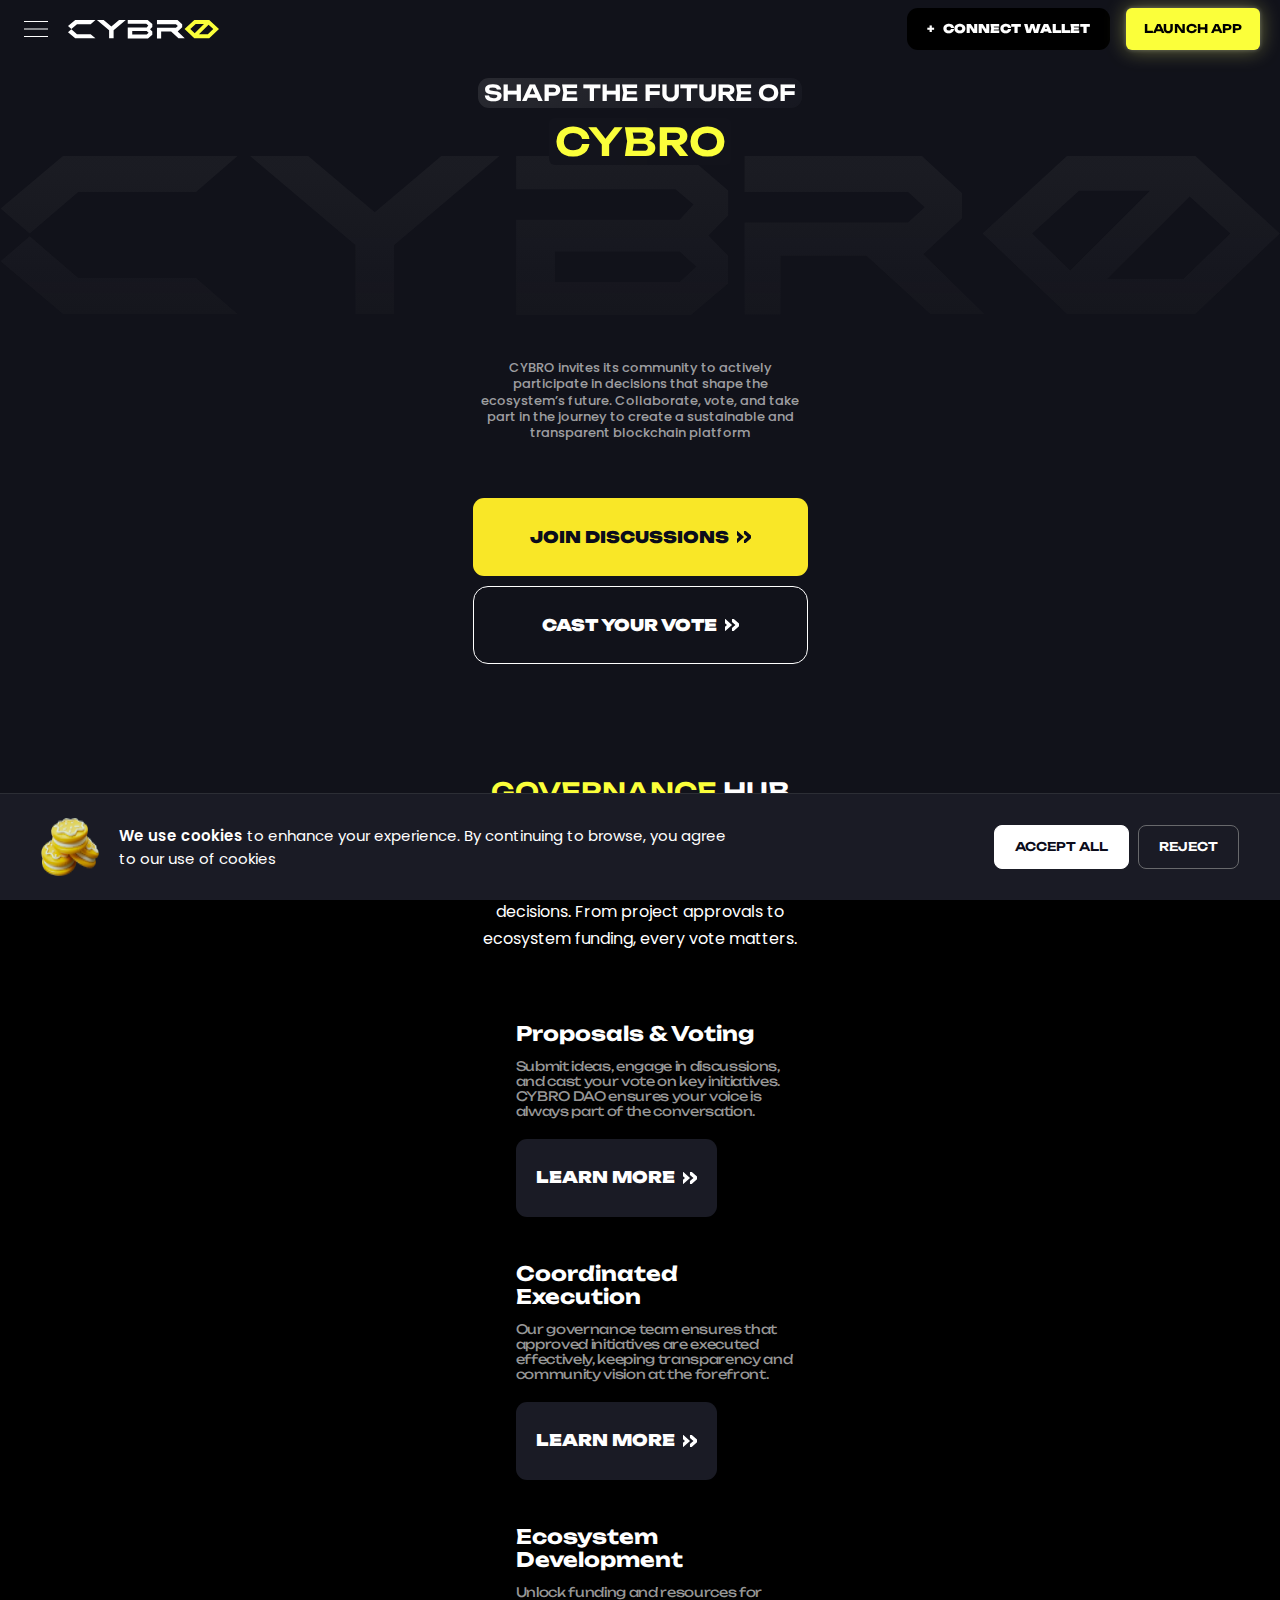
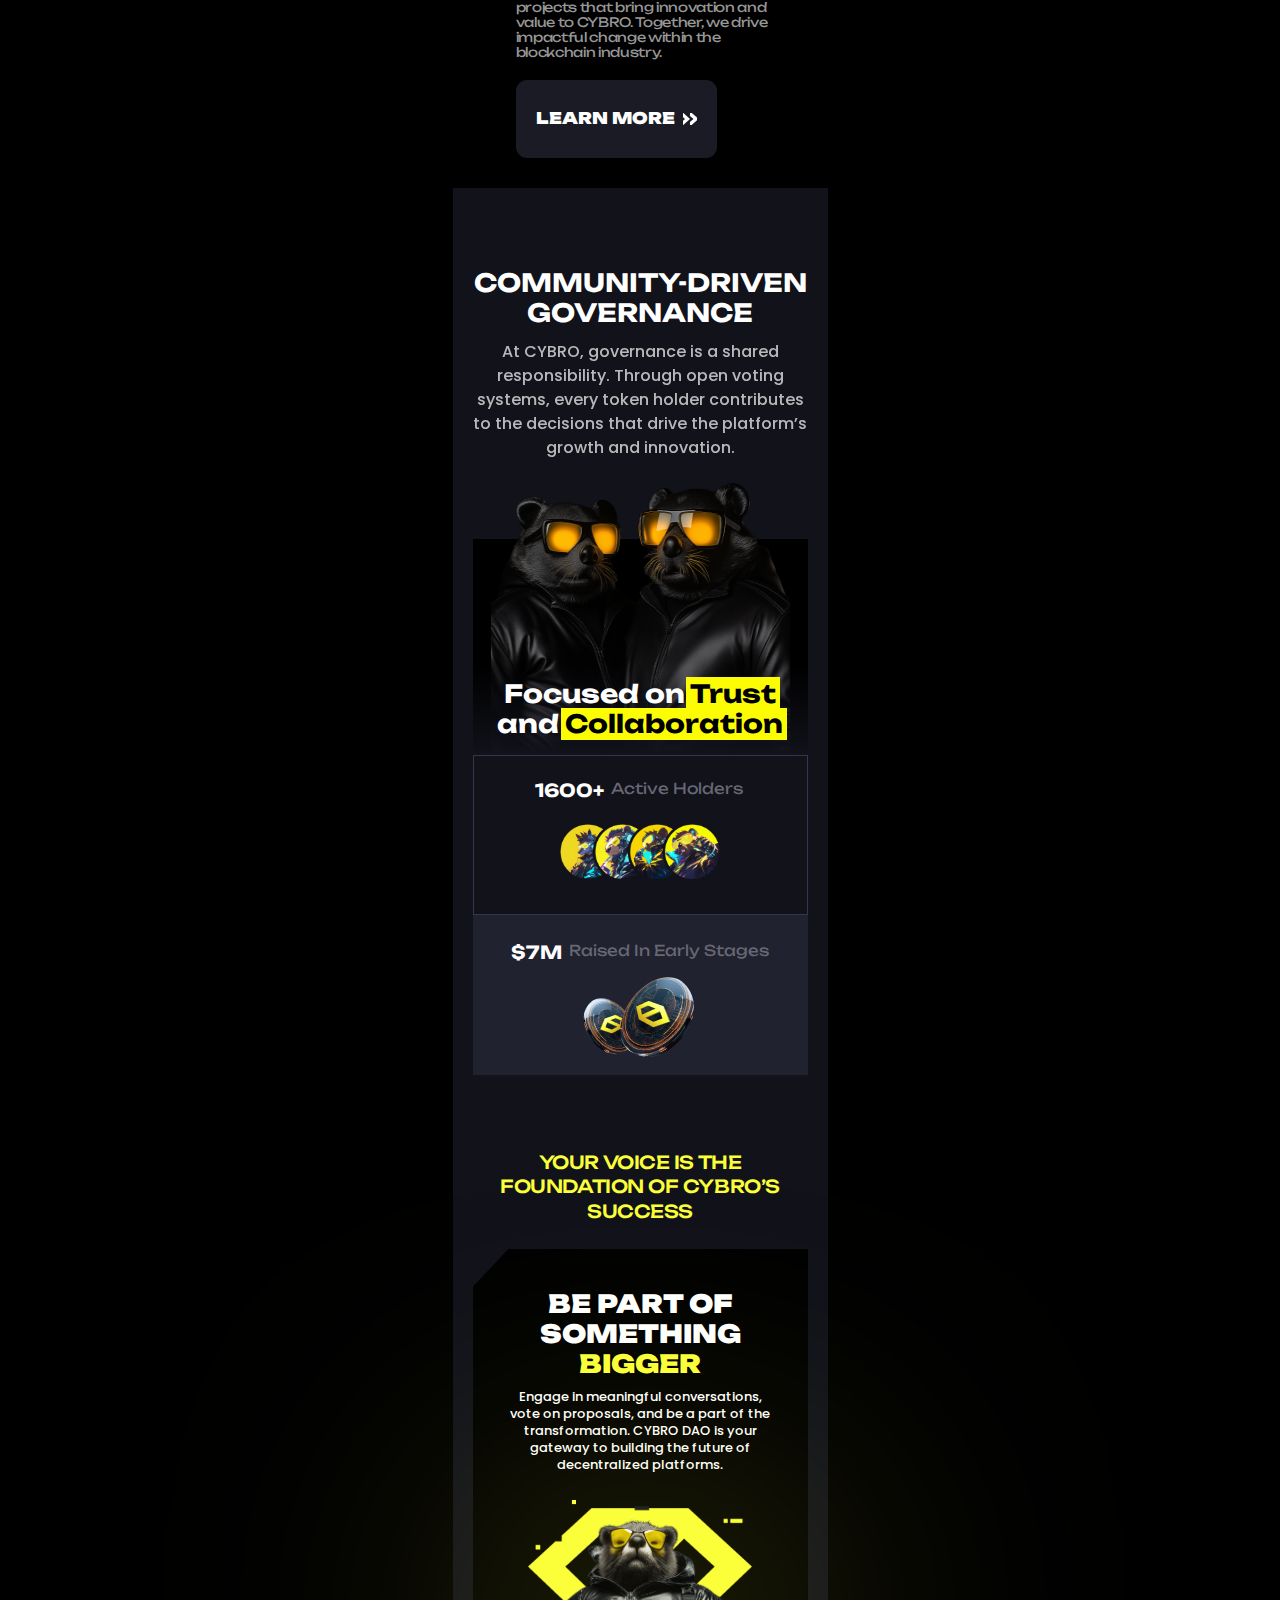
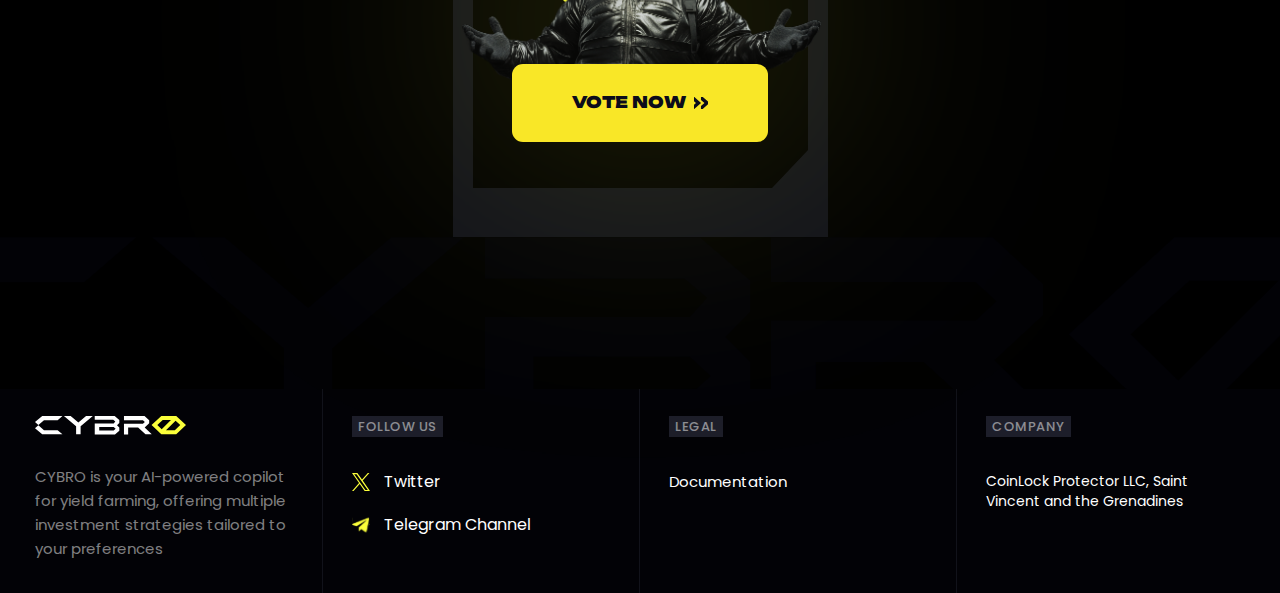
==== commit fb0de48b: "fixed" ====
--- a/en/governance.html
+++ b/en/governance.html
@@ -1,2 +1,2 @@
-<!DOCTYPE html><html lang="en" class="dark" data-sentry-component="RootLayout" data-sentry-source-file="layout.tsx"><head><meta charSet="utf-8"/><meta name="viewport" content="width=device-width, initial-scale=1"/><link rel="preload" as="image" href="https://www.facebook.com/tr?id={8308804229228648}&amp;ev=PageView&amp;noscript=1"/><link rel="preload" as="image" href="/_next/static/media/governance-kurwa-bg.6f89b843.png"/><link rel="preload" as="image" href="/_next/static/media/avatars.ede8e180.png"/><link rel="preload" as="image" href="/_next/static/media/governance-money-mobile.2f18e7d5.png"/><link rel="preload" as="image" href="/_next/static/media/governance-kurwa-mobile-bg.9be6eeb1.png"/><link rel="preload" as="image" href="/_next/static/media/governance-kurwa-card.65392131.png"/><link rel="preload" as="image" href="/_next/static/media/governance-rect-bg.d984ac7d.png"/><link rel="preload" as="image" href="/_next/static/media/governance-card-bg.06ce3777.png"/><link rel="stylesheet" href="/_next/static/css/6479186bee7d9e7e.css" crossorigin="" data-precedence="next"/><link rel="stylesheet" href="/_next/static/css/e1b0979ef941b9ad.css" crossorigin="" data-precedence="next"/><link rel="stylesheet" href="/_next/static/css/2300a2eec9c14b62.css" crossorigin="" data-precedence="next"/><link rel="preload" as="script" fetchPriority="low" href="/_next/static/chunks/webpack-fdc288a6a4f18aed.js" crossorigin=""/><script src="/_next/static/chunks/52774a7f-6c27f97ab028a83b.js" async="" crossorigin=""></script><script src="/_next/static/chunks/fd9d1056-c8eb6ef1232965f1.js" async="" crossorigin=""></script><script src="/_next/static/chunks/779-97ba903c7fd6b21b.js" async="" crossorigin=""></script><script src="/_next/static/chunks/main-app-ce8a884cc23d8ca5.js" async="" crossorigin=""></script><script src="/_next/static/chunks/a342680c-4015d579ea9460ea.js" async=""></script><script src="/_next/static/chunks/981-83b8b026ce312ad1.js" async=""></script><script src="/_next/static/chunks/815-b7bfd06779b1342e.js" async=""></script><script src="/_next/static/chunks/955-ae50c7dbbddfbe7f.js" async=""></script><script src="/_next/static/chunks/624-96dd0e0dc3cdd177.js" async=""></script><script src="/_next/static/chunks/659-f348599179347540.js" async=""></script><script src="/_next/static/chunks/106-418e1ff9059dbbcc.js" async=""></script><script src="/_next/static/chunks/app/%5Blocale%5D/page-b0975e842ff6d64c.js" async=""></script><script src="/_next/static/chunks/127-02f6ab5090dc1402.js" async=""></script><script src="/_next/static/chunks/353-4cc7cca9eb50f98e.js" async=""></script><script src="/_next/static/chunks/145-9caab46e080230d4.js" async=""></script><script src="/_next/static/chunks/app/layout-ea56f2bec24e93aa.js" async=""></script><script src="/_next/static/chunks/app/global-error-011635a284e81453.js" async=""></script><script src="/_next/static/chunks/app/%5Blocale%5D/governance/page-53c91fd98e669ab0.js" async=""></script><link rel="preload" href="https://www.googletagmanager.com/gtag/js?id=G-RF40Y08YBR" as="script"/><link rel="preload" href="https://analytics.cybro.io/js/script.js" as="script"/><title>CYBRO - an AI-Powered multichain earn marketplace</title><meta name="description" content="CYBRO is an earn marketplace where users can choose investment tools based on desired returns and risk levels, including staking, farming, and lending"/><meta property="og:title" content="CYBRO - an AI-Powered multichain earn marketplace"/><meta property="og:description" content="CYBRO is an earn marketplace where users can choose investment tools based on desired returns and risk levels, including staking, farming, and lending"/><meta name="twitter:card" content="summary"/><meta name="twitter:title" content="CYBRO - an AI-Powered multichain earn marketplace"/><meta name="twitter:description" content="CYBRO is an earn marketplace where users can choose investment tools based on desired returns and risk levels, including staking, farming, and lending"/><link rel="icon" href="/_next/static/media/favicon.e67604f4.ico" type="image/png"/><script src="/_next/static/chunks/polyfills-c67a75d1b6f99dc8.js" crossorigin="" noModule=""></script></head><body id="body"><img height="1" width="1" style="display:none" src="https://www.facebook.com/tr?id={8308804229228648}&amp;ev=PageView&amp;noscript=1"/><div data-overlay-container="true" data-sentry-element="NextUIProvider" data-sentry-source-file="layout.tsx"><div class="h-full justify-between flex flex-col" data-sentry-component="BaseLayout" data-sentry-source-file="base-layout.tsx"><header class="header" data-sentry-component="Header" data-sentry-source-file="index.tsx"><div class="container_main header__container"><div class="header__column"><button class="mobile-menu__open mobile-desktop"></button><div class="logo header__logo"><a href="/" class="logo__link"><img alt="cybro logo" data-sentry-element="Image" data-sentry-source-file="index.tsx" loading="lazy" width="151" height="19" decoding="async" data-nimg="1" class="logo__img" style="color:transparent" src="/_next/static/media/logo.2ce64b94.svg"/></a></div><nav class="header__menu desktop"><ul class="header__menu-list"><li class="header__menu-item"><a href="/en#about" class="header__menu-link">ABOUT US</a></li><li class="header__menu-item"><a href="/en/governance" class="header__menu-link">Governance</a></li><li class="header__menu-item"><a class="header__menu-link" data-sentry-element="Link" data-sentry-source-file="index.tsx" href="/en/token">TOKEN</a></li><li class="header__menu-item"><a href="/en#faq" class="header__menu-link">FAQ</a></li><li class="header__menu-item"><a href="https://docs.cybro.io" class="header__menu-link" target="_black">DOCS</a></li></ul></nav></div><div class="header__column header__btns"><ul class="socials desktop"><li class="social"><a href="https://twitter.com/Cybro_io" class="header__btn social__link" target="_blank"><img alt="x" data-sentry-element="Image" data-sentry-source-file="index.tsx" loading="lazy" width="14" height="14" decoding="async" data-nimg="1" class="social__img" style="color:transparent" src="/_next/static/media/twitter-1.48e759d1.svg"/></a></li><li class="social"><a href="https://discord.gg/xFMGDQPhrB" class="header__btn social__link" target="_blank"><img alt="discord" data-sentry-element="Image" data-sentry-source-file="index.tsx" loading="lazy" width="18" height="14" decoding="async" data-nimg="1" class="social__img" style="color:transparent" src="/_next/static/media/discord-1.6246673f.svg"/></a></li><li class="social"><a href="https://t.me/cybro_io" class="header__btn social__link" target="_blank"><img alt="telegram" data-sentry-element="Image" data-sentry-source-file="index.tsx" loading="lazy" width="18" height="18" decoding="async" data-nimg="1" class="social__img" style="color:transparent" src="/_next/static/media/tg-1.74019191.svg"/></a></li><li class="social"><a href="https://cybro.medium.com/" class="header__btn social__link" target="_blank"><img alt="medium" data-sentry-element="Image" data-sentry-source-file="index.tsx" loading="lazy" width="18" height="18" decoding="async" data-nimg="1" class="social__img !h-[22px]" style="color:transparent" src="/_next/static/media/medium.ed2f4f80.svg"/></a></li></ul><a class="header__launchButton" target="_blank" data-sentry-element="Link" data-sentry-source-file="index.tsx" href="https://app.cybro.io/"><img alt="" data-sentry-element="Image" data-sentry-source-file="index.tsx" loading="lazy" width="6" height="10" decoding="async" data-nimg="1" class="header__launchButton-icon" style="color:transparent" src="/_next/static/media/small-arrow.5e573dae.svg"/>Launch app</a><button class="button button--black !h-[42px] text-white border-0 header__connectButton" data-sentry-component="AppKitConnectButton" data-sentry-source-file="AppkitConnectButton.tsx"><span>+   Connect wallet</span></button></div></div></header><main><div class="bg relative mt-5 governance:mt-[68px] pb-[77px] governance:pb-[136px] flex items-center flex-col w-full"><div class="hero-heading h-[30px] governance:h-[87px] px-1.5 py-0.5 governance:px-2.5 governance:py-px rounded-[11px] backdrop-blur-[104px] justify-center items-center gap-2.5 inline-flex" data-sentry-component="HeroHeading" data-sentry-source-file="governance.tsx"><div class="text-white text-[22px] governance:text-[70.82px] font-semibold font-[&#x27;Unbounded&#x27;] uppercase leading-relaxed governance:leading-[84.98px]">Shape the future of</div></div><div class="governance:block hidden governance:mt-[18px] w-[495.50px] h-[155px] relative"><div class="w-[394px] h-[155px] left-[39px] top-0 absolute opacity-25 bg-[#fbff3a] rounded-full blur-[150px]"></div><div class="w-[180px] h-[71px] left-[146px] top-[42px] absolute opacity-30 bg-[#fbff3a] rounded-full blur-[68.71px]"></div><div class="h-[128.95px] px-[14.75px] py-[1.48px] left-0 top-[15px] absolute bg-gradient-to-br from-white to-[#6b6c78] rounded-2xl backdrop-blur-[153.41px] justify-center items-center gap-[14.75px] inline-flex"><div class="text-[#fbff3a] text-[105px] font-semibold font-[&#x27;Unbounded&#x27;] uppercase leading-[126px]">cybro</div></div></div><div class="governance:hidden mt-2.5 h-[47.08px] px-[5.40px] py-[0.54px] bg-gradient-to-br from-white to-[#6b6c78] rounded-md backdrop-blur-[56.12px] justify-center items-center gap-[5.40px] inline-flex"><div class="text-[#fbff3a] text-[38.41px] font-semibold font-[&#x27;Unbounded&#x27;] uppercase leading-[46.09px]">Cybro</div></div><div class="mt-[195px] governance:mt-[27px] max-w-[335px] governance:max-w-[567px] text-center text-white/60 text-[13px] governance:text-base font-medium font-[&#x27;Poppins&#x27;]  leading-tight governance:leading-relaxed" data-sentry-component="DescriptionHeading" data-sentry-source-file="governance.tsx">CYBRO invites its community to actively participate in decisions that shape the ecosystem’s future. Collaborate, vote, and take part in the journey to create a sustainable and transparent blockchain platform</div><div class="mt-[57px] flex governance:gap-[30px] justify-center gap-2.5 flex-wrap" data-sentry-component="ButtonsHeading" data-sentry-source-file="governance.tsx"><a target="_blank" href="https://forum.cybro.io/" class="w-full max-w-[335px] governance:w-auto button button--yellow button--arrow cybro__buy">Join Discussions</a><a target="_blank" href="https://vote.cybro.io/#/" class="w-full max-w-[335px] governance:w-auto button button--white button--arrow--white">Cast your vote</a></div></div><div class="mt-[36px] items-center flex-col w-full gap-10"><div class="flex flex-col gap-2.5 items-center"><div class="w-full max-w-[846px] h-[30px] governance:h-[85px] relative"><div class="hidden governance:block w-[474px] h-[21px] left-[76px] top-[37px] absolute opacity-25 bg-[#fbff3a] rounded-full blur-[100px]"></div><div class="left-0 top-0 right-0 text-center absolute"><span class="text-[#fbff3a] text-[25px] governance:text-[70.82px] font-semibold font-[&#x27;Unbounded&#x27;] uppercase leading-[30px] governance:leading-[84.98px]">GOVERNANCE</span><span class="text-white text-[25px] governance:text-[70.82px] font-semibold font-[&#x27;Unbounded&#x27;] uppercase leading-[30px] governance:leading-[84.98px]"> HUB</span></div></div><div class="w-full max-w-[335px] governance:max-w-[623px] text-center text-white text-base governance:text-lg font-normal governance:font-medium font-[&#x27;Poppins&#x27;] leading-[27px]">CYBRO DAO is a decentralized model allowing token holders to directly influence major initiatives and strategic decisions. From project approvals to ecosystem funding, every vote matters.</div></div><div class="relative mt-10 flex governance:flex-row flex-col justify-center governance:gap-0 gap-[45px] governance:items-start items-center governance:py-0 py-[30px]"><svg xmlns="http://www.w3.org/2000/svg" width="335" height="825" viewBox="0 0 335 825" fill="none" class="governance:hidden block absolute top-0 left-0 right-0 mx-auto" data-sentry-element="svg" data-sentry-source-file="governance.tsx"><mask id="mask0_5992_26774" style="mask-type:alpha" maskUnits="userSpaceOnUse" x="0" y="0" width="335" height="825" data-sentry-element="mask" data-sentry-source-file="governance.tsx"><path d="M0 0H305.211L335 32.8922V825H29.3003L0 792.647L0 0Z" fill="black" data-sentry-element="path" data-sentry-source-file="governance.tsx"></path></mask><g mask="url(#mask0_5992_26774)" data-sentry-element="g" data-sentry-source-file="governance.tsx"><rect x="-3.35938" width="337.93" height="825" fill="black" data-sentry-element="rect" data-sentry-source-file="governance.tsx"></rect></g></svg><div class="corner-rect" data-isBlack="true" data-sentry-component="HubCard" data-sentry-source-file="governance.tsx"><div class="max-w-[287px] governance:max-w-[337px] h-full governance:h-[272px] flex-col justify-start governance:justify-center items-start governance:gap-7 gap-5 inline-flex"><div class="self-stretch flex-col justify-start items-start gap-3.5 flex"><div class="self-stretch text-white text-[20px] governance:text-3xl font-bold font-[&#x27;Unbounded&#x27;]">Proposals &amp; Voting</div><div class="self-stretch text-white/60 text-[13px] governance:text-[15px] font-normal font-[&#x27;Unbounded&#x27;] tracking-tight">Submit ideas, engage in discussions, and cast your vote on key initiatives. CYBRO DAO ensures your voice is always part of the conversation.</div></div><a href="https://vote.cybro.io/" target="_blank" class="button button--black button--arrow--white">Learn More</a></div></div><div class="corner-rect" data-isBlack="false" data-sentry-component="HubCard" data-sentry-source-file="governance.tsx"><div class="max-w-[287px] governance:max-w-[337px] h-full governance:h-[272px] flex-col justify-start governance:justify-center items-start governance:gap-7 gap-5 inline-flex"><div class="self-stretch flex-col justify-start items-start gap-3.5 flex"><div class="self-stretch text-white text-[20px] governance:text-3xl font-bold font-[&#x27;Unbounded&#x27;]">Coordinated Execution</div><div class="self-stretch text-white/60 text-[13px] governance:text-[15px] font-normal font-[&#x27;Unbounded&#x27;] tracking-tight">Our governance team ensures that approved initiatives are executed effectively, keeping transparency and community vision at the forefront.</div></div><a href="https://vote.cybro.io/#/" target="_blank" class="button button--black button--arrow--white">Learn More</a></div></div><div class="corner-rect" data-isBlack="true" data-sentry-component="HubCard" data-sentry-source-file="governance.tsx"><div class="max-w-[287px] governance:max-w-[337px] h-full governance:h-[272px] flex-col justify-start governance:justify-center items-start governance:gap-7 gap-5 inline-flex"><div class="self-stretch flex-col justify-start items-start gap-3.5 flex"><div class="self-stretch text-white text-[20px] governance:text-3xl font-bold font-[&#x27;Unbounded&#x27;]">Ecosystem Development</div><div class="self-stretch text-white/60 text-[13px] governance:text-[15px] font-normal font-[&#x27;Unbounded&#x27;] tracking-tight">Unlock funding and resources for projects that bring innovation and value to CYBRO. Together, we drive impactful change within the blockchain industry.</div></div><a href="https://vote.cybro.io/#/" target="_blank" class="button button--black button--arrow--white">Learn More</a></div></div></div></div><div class="hidden governance:block mx-auto w-[1286px] h-[780px] relative bg-[#11121a]"><div class="w-[746px] h-[344px] left-[540px] top-[359px] absolute bg-black"><img class="w-[794px] h-[549px] left-[-48px] top-[-205px] absolute" src="/_next/static/media/governance-kurwa-bg.6f89b843.png"/><div class="w-[411.33px] h-[84px] left-[167px] top-[221px] absolute"><div class="w-[131px] h-[42px] left-[269.67px] top-0 absolute bg-[#fcfc03]"></div><div class="w-[318.50px] h-[42px] left-[92.83px] top-[42px] absolute bg-[#fcfc03]"></div><div class="w-[408.33px] left-0 top-0 absolute text-center"><span class="text-white text-[35px] font-bold font-[&#x27;Unbounded&#x27;] leading-[42px]">Focused on </span><span class="text-black text-[35px] font-bold font-[&#x27;Unbounded&#x27;] leading-[42px]">Trust</span><span class="text-white text-[35px] font-bold font-[&#x27;Unbounded&#x27;] leading-[42px]"> and </span><span class="text-black text-[35px] font-bold font-[&#x27;Unbounded&#x27;] leading-[42px]">Collaboration</span></div></div></div><div class="h-[239px] top-[91px] absolute flex-col justify-start items-start gap-3.5 inline-flex"><div class="whitespace-pre-wrap self-stretch text-white text-6xl font-bold font-[&#x27;Unbounded&#x27;] uppercase leading-[72px]">COMMUNITY-DRIVEN
-GOVERNANCE</div><div class="w-[545px] opacity-70 text-white text-lg font-normal font-[&#x27;Poppins&#x27;] leading-[27px]">At CYBRO, governance is a shared responsibility. Through open voting systems, every token holder contributes to the decisions that drive the platform’s growth and innovation.</div></div><div class="pl-10 pr-[33px] pt-[41px] pb-[37px] top-[359px] absolute bg-[#11121a] border border-[#353550] justify-end items-center gap-[43px] inline-flex"><div class="self-stretch flex-col justify-start items-start gap-3.5 inline-flex"><div class="opacity-90 text-white text-[49px] font-bold font-[&#x27;Unbounded&#x27;] uppercase leading-[58.80px]">1600+</div><div class="text-white/60 text-[15px] font-normal font-[&#x27;Unbounded&#x27;] leading-[21px] tracking-tight">Active Holders</div></div><img src="/_next/static/media/avatars.ede8e180.png"/></div><div class="bg-raised w-[540px] h-[172px] top-[531px] absolute bg-[#21222f]"><div class="left-[40px] top-[41px] absolute flex-col justify-start items-start gap-3.5 inline-flex"><div class="opacity-90 text-white text-[49px] font-bold font-[&#x27;Unbounded&#x27;] uppercase leading-[58.80px]">$7M</div><div class="text-white/60 text-[15px] font-normal font-[&#x27;Unbounded&#x27;] leading-[21px] tracking-tight">Raised in Early Stages</div></div></div></div><div class="governance:hidden flex mx-auto justify-center w-full max-w-[375px] h-[912px] relative bg-[#11121a]"><div class="h-48 top-[80px] absolute flex-col justify-start items-start gap-3 inline-flex"><div class="self-stretch text-center text-white text-[25px] font-bold font-[&#x27;Unbounded&#x27;] uppercase leading-[30px]">COMMUNITY-DRIVEN GOVERNANCE</div><div class="self-stretch h-[120px] flex-col justify-start items-center flex"><div class="max-w-[335px] opacity-70 text-center text-white text-base font-medium font-[&#x27;Poppins&#x27;] leading-normal">At CYBRO, governance is a shared responsibility. Through open voting systems, every token holder contributes to the decisions that drive the platform’s growth and innovation.</div></div></div><div class="w-full max-w-[335px] h-80 top-[567px] absolute flex-col justify-start items-start inline-flex"><div class="w-full h-40 relative"><div class="w-full h-40 left-0 top-0 absolute bg-[#11121a] border border-[#353550]"></div><div class="h-[22px] left-[62.01px] top-[25px] absolute flex-col justify-center items-center gap-[5px] inline-flex"><div class="justify-start items-start gap-[7px] inline-flex"><div class="text-white text-lg font-bold font-[&#x27;Unbounded&#x27;] uppercase leading-snug">1600+</div><div class="text-[#686875] text-[15px] font-normal font-[&#x27;Unbounded&#x27;] capitalize leading-[21px]">Active Holders</div></div></div><img src="/_next/static/media/avatars.ede8e180.png" class="absolute left-0 right-0 mx-auto bottom-[33px] h-[60px]"/></div><div class="self-stretch h-40 px-5 pt-[25px] bg-[#21222f] flex-col justify-start items-center flex"><div class="justify-center items-start gap-[7px] inline-flex"><div class="text-white text-lg font-bold font-[&#x27;Unbounded&#x27;] uppercase leading-snug">$7M</div><div class="text-[#686875] text-[15px] font-normal font-[&#x27;Unbounded&#x27;] capitalize leading-[21px]">Raised in Early Stages</div></div><img src="/_next/static/media/governance-money-mobile.2f18e7d5.png"/></div></div><div class="w-[335px] h-[216px] top-[351px] absolute bg-black"><img class="w-[335px] h-[275px] left-0 top-[-59px] absolute" src="/_next/static/media/governance-kurwa-mobile-bg.9be6eeb1.png"/><div class="h-[101px] left-[-37px] top-[115px] absolute bg-gradient-to-b from-[#11121a] to-[#11121a]"></div></div><div class="w-full h-[63px] left-[-17px] top-[489px] absolute"><div class="w-[94px] h-8 left-[250px] top-0 absolute bg-[#fcfc03]"></div><div class="w-[226px] h-8 left-[125px] top-[31px] absolute bg-[#fcfc03]"></div><div class="w-[408.33px] left-0 top-[2px] absolute text-center"><span class="text-white text-[25px] font-bold font-[&#x27;Unbounded&#x27;] leading-[30px]">Focused on </span><span class="text-black text-[25px] font-bold font-[&#x27;Unbounded&#x27;] leading-[30px]">Trust<br/></span><span class="text-white text-[25px] font-bold font-[&#x27;Unbounded&#x27;] leading-[30px]">and </span><span class="text-black text-[25px] font-bold font-[&#x27;Unbounded&#x27;] leading-[30px]">Collaboration</span></div></div></div><div class="hidden governance:block mx-auto w-[1330px] h-[790px] relative bg-[#11121a]"><div class="w-[1294px] h-[657px] top-[133px] absolute"><div class="z-20 left-[103px] top-[97px] absolute flex-col justify-start items-start gap-[30px] inline-flex"><div class="flex-col justify-start items-start gap-2.5 flex"><div class="w-[560px] flex flex-col"><span class="text-white text-6xl font-black font-[&#x27;Unbounded&#x27;] uppercase leading-[66px]">BE PART OF SOMETHING</span><span class="text-[#fbff3a] text-6xl font-black font-[&#x27;Unbounded&#x27;] uppercase leading-[66px]">BIGGER</span></div><div class="w-[425px] text-white text-lg font-normal font-[&#x27;Poppins&#x27;] leading-[30.60px]">Engage in meaningful conversations, vote on proposals, and be a part of the transformation. CYBRO DAO is your gateway to building the future of decentralized platforms.</div></div><a target="_blank" href="https://vote.cybro.io/#/" class="button button--arrow button--yellow">Vote now</a></div></div><img class="w-[741px] z-10 h-[451px] left-[589px] top-[269px] absolute" src="/_next/static/media/governance-kurwa-card.65392131.png"/><img class="absolute z-[9] right-[86px] bottom-0 top-0 my-auto" src="/_next/static/media/governance-rect-bg.d984ac7d.png"/><img class="w-[1294] h-[546px] left-0 right-0 mx-auto top-[173px] absolute" src="/_next/static/media/governance-card-bg.06ce3777.png"/><div class="w-[647px] left-[396px] top-[45px] absolute text-center text-[#fbff3a] text-3xl font-medium font-[&#x27;Unbounded&#x27;] uppercase leading-[45.59px] tracking-wide">Your voice is the foundation of CYBRO’s success</div></div><div class="governance:hidden flex justify-center mx-auto w-full max-w-[375px] h-[737px] px-5 py-[50px] bg-[#11121a] flex-col items-center gap-[25px]"><div class="self-stretch text-center text-[#fbff3a] text-lg font-medium font-[&#x27;Unbounded&#x27;] uppercase leading-snug tracking-tight">Your voice is the foundation of CYBRO’s success</div><div class="w-[335px] h-[546px] relative flex-col justify-start items-start flex"><div class="w-full h-[459px] relative"><img class="absolute z-[9] mx-auto left-0 right-0 top-[251px]" width="224" height="127" src="/_next/static/media/governance-rect-bg.d984ac7d.png"/><div class="h-[185px] left-0 right-0 top-10 absolute flex-col justify-center items-center gap-2.5 inline-flex"><div class="w-[268px] text-center"><span class="text-white text-[25px] font-black font-[&#x27;Unbounded&#x27;] uppercase leading-[30px]">BE PART OF SOMETHING </span><span class="text-[#fbff3a] text-[25px] font-black font-[&#x27;Unbounded&#x27;] uppercase leading-[30px]">BIGGER</span></div><div class="w-[268px] text-center text-white text-[13px] font-medium font-[&#x27;Poppins&#x27;] leading-[16.90px]">Engage in meaningful conversations, vote on proposals, and be a part of the transformation. CYBRO DAO is your gateway to building the future of decentralized platforms.</div></div><a target="_blank" href="https://vote.cybro.io/#/" class="button button--arrow button--yellow absolute left-0 right-0 mx-auto bottom-[-34px] max-w-[256px] z-20">Vote now</a><svg xmlns="http://www.w3.org/2000/svg" width="335" height="539" viewBox="0 0 335 539" fill="none" data-sentry-element="svg" data-sentry-source-file="governance.tsx"><path d="M0 37.5186V539H299L335 500.953V0H35.5L0 37.5186Z" fill="black" data-sentry-element="path" data-sentry-source-file="governance.tsx"></path></svg><div class="w-[365px] z-10 h-[194.08px] left-[-15px] top-[270px] absolute"><img class="left-0 top-0 absolute z-10" src="/_next/static/media/governance-kurwa-card.65392131.png" width="365" height="176"/><div class="z-10 w-[309.34px] h-[188.66px] left-[31.52px] top-[5.42px] absolute opacity-30 mix-blend-overlay bg-[#fbff3a] rounded-full blur-[150px]"></div></div></div></div></div></main><div class="cookies"><div class="cookies__content"><img alt="cookies" data-sentry-element="Image" data-sentry-source-file="index.tsx" loading="lazy" width="58" height="45" decoding="async" data-nimg="1" class="cookies__image" style="color:transparent" src="/_next/static/media/cookies.72944211.png"/><p class="cookies__text"><b>We use cookies</b> <!-- -->to enhance your experience. By continuing to browse, you agree to our use of cookies</p></div><div class="cookies__btns"><button class="cookies__btn cookies__btn--reverted cookies__apply">ACCEPT ALL</button><button class="cookies__btn cookies__cancel">REJECT</button></div></div><footer class="footer"><div class="container_main footer__container"><div class="footer__block"><div class="logo footer__logo"><a href="/" class="logo__link"><img alt="cybro logo" data-sentry-element="Image" data-sentry-source-file="index.tsx" loading="lazy" width="151" height="19" decoding="async" data-nimg="1" class="logo__img" style="color:transparent" src="/_next/static/media/logo.2ce64b94.svg"/></a></div><span class="footer__info">CYBRO is your AI-powered copilot for yield farming, offering multiple investment strategies tailored to your preferences</span></div><div class="footer__block"><span class="footer__block-name">FOLLOW US</span><ul class="footer__socials"><li class="footer__social"><a href="https://twitter.com/Cybro_io" class="footer__social-link" target="_blank"><img alt="x" data-sentry-element="Image" data-sentry-source-file="index.tsx" loading="lazy" width="18" height="18" decoding="async" data-nimg="1" class="footer__social-img" style="color:transparent" src="/_next/static/media/twitter-2.01cbf297.svg"/><span class="footer__social-name">Twitter</span></a></li><li class="footer__social"><a href="https://discord.gg/xFMGDQPhrB" class="footer__social-link" target="_blank"><img alt="discord" data-sentry-element="Image" data-sentry-source-file="index.tsx" loading="lazy" width="21" height="17" decoding="async" data-nimg="1" class="footer__social-img" style="color:transparent" src="/_next/static/media/discord-2.365eb190.svg"/><span class="footer__social-name">Discord</span></a></li><li class="footer__social"><a href="https://t.me/cybro_io" class="footer__social-link" target="_blank"><img alt="telegram" data-sentry-element="Image" data-sentry-source-file="index.tsx" loading="lazy" width="18" height="18" decoding="async" data-nimg="1" class="footer__social-img" style="color:transparent" src="/_next/static/media/tg-2.5d2dbe3a.svg"/><span class="footer__social-name">Telegram Channel</span></a></li><li class="footer__social"><a href="https://t.me/cybro_io_chat" class="footer__social-link" target="_blank"><img alt="telegram" data-sentry-element="Image" data-sentry-source-file="index.tsx" loading="lazy" width="18" height="18" decoding="async" data-nimg="1" class="footer__social-img" style="color:transparent" src="/_next/static/media/tg-2.5d2dbe3a.svg"/><span class="footer__social-name">Telegram Community Chat</span></a></li><li class="footer__social"><a href="https://cybro.medium.com/" class="footer__social-link" target="_blank"><img alt="medium" data-sentry-element="Image" data-sentry-source-file="index.tsx" loading="lazy" width="18" height="18" decoding="async" data-nimg="1" class="footer__social-img !h-6" style="color:transparent" src="/_next/static/media/medium-2.fb881e49.svg"/><span class="footer__social-name">Medium</span></a></li><li class="footer__social"><a href="https://debank.com/official/CYBRO" class="footer__social-link" target="_blank"><img alt="debank" data-sentry-element="Image" data-sentry-source-file="index.tsx" loading="lazy" width="28" height="32" decoding="async" data-nimg="1" class="footer__social-img !h-5" style="color:transparent" src="/_next/static/media/debank.9ac407f2.svg"/><span class="footer__social-name">DeBank</span></a></li></ul></div><div class="footer__block"><span class="footer__block-name">LEGAL</span><ul class="footer__terms"><li class="footer__term"><a href="/pdf/terms.pdf" class="footer__term-link" download="" target="_blank">Terms and Conditions</a></li><li class="footer__term"><a href="/pdf/privacy.pdf" class="footer__term-link" download="" target="_blank">Privacy Policy</a></li><li class="footer__term"><a href="https://docs.cybro.io" class="footer__term-link" target="_blank">Documentation</a></li><li class="footer__term"><a href="/pdf/referral-program.pdf" class="footer__term-link" target="_blank"></a></li></ul></div><div class="footer__block"><span class="footer__block-name">Company</span><ul class="footer__terms"><li class="footer__term"><span class="text-sm">CoinLock Protector LLC, Saint Vincent and the Grenadines</span></li></ul></div></div></footer><div class="overlay visually-hidden"><div class="overlay__container"><div class="popup waitlist visually-hidden"><button class="popup__close"></button><div class="popup__content"><h4 class="title title--h4 popup__title waitlist__title">Join The Waitlist</h4><span class="waitlist__text">Be the first to know when CYBRO launches</span><div class="waitlist__form"><div class="waitlist__btns"><input type="email" class="waitlist__input" placeholder="Enter your email" value=""/><div data-sentry-element="ReCAPTCHA" data-sentry-source-file="index.tsx"></div><button class="button button--yellow button--arrow waitlist__btn" style="background-color:#d3d3d3;cursor:not-allowed;transition:background-color 0.5s" disabled="">GET NOTIFIED</button></div><div><input type="checkbox" class="waitlist__checkbox" id="terms"/><label class="waitlist__terms" for="terms">I agree to the<!-- --> <a href="/pdf/terms.pdf" download="" target="_blank">Terms of Service</a> <!-- -->and<!-- --> <a href="/pdf/privacy.pdf" download="" target="_blank">Privacy Policy</a></label></div></div></div></div><div class="popup success visually-hidden"><button class="popup__close"></button><div class="popup__content success__content"><span class="success__label">You’re added in the list!</span><h4 class="title title--h4 popup__title success__title">STAY TUNED IN <b>SOCIAL</b></h4><ul class="success__socials"><li class="success__social"><a href="https://twitter.com/Cybro_io" class="success__social-link success__social-link--twitter">Twitter</a></li><li class="success__social"><a href="https://discord.gg/xFMGDQPhrB" class="success__social-link success__social-link--discord">Discord</a></li><li class="success__social"><a href="https://t.me/cybro_io" class="success__social-link success__social-link--telegram">Telegram</a></li></ul></div></div></div></div><div class="mobile-menu visually-hidden" data-sentry-component="MobileMenu" data-sentry-source-file="index.tsx"><div class="mobile-menu__content"><div class="mobile-menu__header"><a href="/" class="mobile-menu__logo-link"><img alt="cybro logo" data-sentry-element="Image" data-sentry-source-file="index.tsx" loading="lazy" width="151" height="19" decoding="async" data-nimg="1" class="mobile-menu__logo-img" style="color:transparent" src="/_next/static/media/logo.2ce64b94.svg"/></a><div class="mobile-menu__btns"><button class="mobile-menu__close"></button></div></div><ul class="mobile-menu__list"><li class="mobile-menu__item"><a href="/en#about" class="mobile-menu__link">About us</a></li><li class="mobile-menu__item"><a href="/en/governance" class="mobile-menu__link">Governance</a></li><li class="mobile-menu__item"><a class="mobile-menu__link" data-sentry-element="Link" data-sentry-source-file="index.tsx" href="/en/token">TOKEN</a></li><li class="mobile-menu__item"><a href="/en#faq" class="mobile-menu__link">FAQ</a></li><li class="mobile-menu__item"><a href="https://docs.cybro.io" class="mobile-menu__link" target="_black">DOCS</a></li><li class="mobile-menu__item text-accent"><a href="https://app.cybro.io" class="mobile-menu__link" target="_black">LAUNCH APP</a></li></ul></div><div class="mobile-menu__footer"><div class="header__btns"><ul class="socials"><li class="social"><a href="https://twitter.com/Cybro_io" class="header__btn social__link" target="_blank"><img alt="x" data-sentry-element="Image" data-sentry-source-file="index.tsx" loading="lazy" width="14" height="14" decoding="async" data-nimg="1" class="social__img" style="color:transparent" src="/_next/static/media/twitter-1.48e759d1.svg"/></a></li><li class="social"><a href="https://discord.gg/xFMGDQPhrB" class="header__btn social__link" target="_blank"><img alt="discord" data-sentry-element="Image" data-sentry-source-file="index.tsx" loading="lazy" width="18" height="14" decoding="async" data-nimg="1" class="social__img" style="color:transparent" src="/_next/static/media/discord-1.6246673f.svg"/></a></li><li class="social"><a href="https://t.me/cybro_io" class="header__btn social__link" target="_blank"><img alt="telegram" data-sentry-element="Image" data-sentry-source-file="index.tsx" loading="lazy" width="18" height="18" decoding="async" data-nimg="1" class="social__img" style="color:transparent" src="/_next/static/media/tg-1.74019191.svg"/></a></li><li class="social"><a href="https://cybro.medium.com/" class="header__btn social__link" target="_blank"><img alt="medium" data-sentry-element="Image" data-sentry-source-file="index.tsx" loading="lazy" width="18" height="18" decoding="async" data-nimg="1" class="social__img !h-6" style="color:transparent" src="/_next/static/media/medium.ed2f4f80.svg"/></a></li></ul><div class="mobile-menu__footer-btns"><button class="button button--black !h-[42px] border-0 bg-accent text-black w-full max-w-[450px]" data-sentry-component="AppKitConnectButton" data-sentry-source-file="AppkitConnectButton.tsx"><span>+   Connect wallet</span></button></div></div></div></div></div><section class="Toastify" aria-live="polite" aria-atomic="false" aria-relevant="additions text" aria-label="Notifications Alt+T"></section></div><script src="/_next/static/chunks/webpack-fdc288a6a4f18aed.js" crossorigin="" async=""></script><script>(self.__next_f=self.__next_f||[]).push([0]);self.__next_f.push([2,null])</script><script>self.__next_f.push([1,"1:HL[\"/_next/static/css/6479186bee7d9e7e.css\",\"style\",{\"crossOrigin\":\"\"}]\n0:\"$L2\"\n"])</script><script>self.__next_f.push([1,"3:HL[\"/_next/static/css/e1b0979ef941b9ad.css\",\"style\",{\"crossOrigin\":\"\"}]\n4:HL[\"/_next/static/css/2300a2eec9c14b62.css\",\"style\",{\"crossOrigin\":\"\"}]\n"])</script><script>self.__next_f.push([1,"5:I[33728,[],\"\"]\n8:I[56954,[],\"\"]\na:I[7264,[],\"\"]\nb:I[73994,[\"603\",\"static/chunks/a342680c-4015d579ea9460ea.js\",\"981\",\"static/chunks/981-83b8b026ce312ad1.js\",\"815\",\"static/chunks/815-b7bfd06779b1342e.js\",\"955\",\"static/chunks/955-ae50c7dbbddfbe7f.js\",\"624\",\"static/chunks/624-96dd0e0dc3cdd177.js\",\"659\",\"static/chunks/659-f348599179347540.js\",\"106\",\"static/chunks/106-418e1ff9059dbbcc.js\",\"61\",\"static/chunks/app/%5Blocale%5D/page-b0975e842ff6d64c.js\"],\"\"]\nc:I[32076,[\"603\",\"static/chunks/a342680c-4015d579ea9460e"])</script><script>self.__next_f.push([1,"a.js\",\"981\",\"static/chunks/981-83b8b026ce312ad1.js\",\"127\",\"static/chunks/127-02f6ab5090dc1402.js\",\"955\",\"static/chunks/955-ae50c7dbbddfbe7f.js\",\"353\",\"static/chunks/353-4cc7cca9eb50f98e.js\",\"145\",\"static/chunks/145-9caab46e080230d4.js\",\"185\",\"static/chunks/app/layout-ea56f2bec24e93aa.js\"],\"MixpanelInit\"]\nd:I[96881,[\"603\",\"static/chunks/a342680c-4015d579ea9460ea.js\",\"981\",\"static/chunks/981-83b8b026ce312ad1.js\",\"127\",\"static/chunks/127-02f6ab5090dc1402.js\",\"955\",\"static/chunks/955-ae50c7dbbddfbe7f.js\",\"353\","])</script><script>self.__next_f.push([1,"\"static/chunks/353-4cc7cca9eb50f98e.js\",\"145\",\"static/chunks/145-9caab46e080230d4.js\",\"185\",\"static/chunks/app/layout-ea56f2bec24e93aa.js\"],\"NextUIProvider\"]\ne:I[56989,[\"603\",\"static/chunks/a342680c-4015d579ea9460ea.js\",\"981\",\"static/chunks/981-83b8b026ce312ad1.js\",\"127\",\"static/chunks/127-02f6ab5090dc1402.js\",\"955\",\"static/chunks/955-ae50c7dbbddfbe7f.js\",\"353\",\"static/chunks/353-4cc7cca9eb50f98e.js\",\"145\",\"static/chunks/145-9caab46e080230d4.js\",\"185\",\"static/chunks/app/layout-ea56f2bec24e93aa.js\"],\"ToastPr"])</script><script>self.__next_f.push([1,"ovider\"]\nf:I[12327,[\"603\",\"static/chunks/a342680c-4015d579ea9460ea.js\",\"981\",\"static/chunks/981-83b8b026ce312ad1.js\",\"127\",\"static/chunks/127-02f6ab5090dc1402.js\",\"955\",\"static/chunks/955-ae50c7dbbddfbe7f.js\",\"353\",\"static/chunks/353-4cc7cca9eb50f98e.js\",\"145\",\"static/chunks/145-9caab46e080230d4.js\",\"185\",\"static/chunks/app/layout-ea56f2bec24e93aa.js\"],\"AppKitProvider\"]\n10:I[6182,[\"603\",\"static/chunks/a342680c-4015d579ea9460ea.js\",\"981\",\"static/chunks/981-83b8b026ce312ad1.js\",\"127\",\"static/chunks/127-02f6ab"])</script><script>self.__next_f.push([1,"5090dc1402.js\",\"955\",\"static/chunks/955-ae50c7dbbddfbe7f.js\",\"353\",\"static/chunks/353-4cc7cca9eb50f98e.js\",\"145\",\"static/chunks/145-9caab46e080230d4.js\",\"185\",\"static/chunks/app/layout-ea56f2bec24e93aa.js\"],\"ReactQueryProvider\"]\n12:I[33874,[\"470\",\"static/chunks/app/global-error-011635a284e81453.js\"],\"\"]\n9:[\"locale\",\"en\",\"d\"]\n13:[]\n"])</script><script>self.__next_f.push([1,"2:[[[\"$\",\"link\",\"0\",{\"rel\":\"stylesheet\",\"href\":\"/_next/static/css/6479186bee7d9e7e.css\",\"precedence\":\"next\",\"crossOrigin\":\"\"}]],[\"$\",\"$L5\",null,{\"buildId\":\"0Yh0mJOw3LU5DgjcJTvXN\",\"assetPrefix\":\"\",\"initialCanonicalUrl\":\"/en/governance\",\"initialTree\":[\"\",{\"children\":[[\"locale\",\"en\",\"d\"],{\"children\":[\"governance\",{\"children\":[\"__PAGE__?{\\\"locale\\\":\\\"en\\\"}\",{}]}]}]},\"$undefined\",\"$undefined\",true],\"initialSeedData\":[\"\",{\"children\":[[\"locale\",\"en\",\"d\"],{\"children\":[\"governance\",{\"children\":[\"__PAGE__\",{},[\"$L6\",\"$L7\",null]]},[\"$\",\"$L8\",null,{\"parallelRouterKey\":\"children\",\"segmentPath\":[\"children\",\"$9\",\"children\",\"governance\",\"children\"],\"loading\":\"$undefined\",\"loadingStyles\":\"$undefined\",\"loadingScripts\":\"$undefined\",\"hasLoading\":false,\"error\":\"$undefined\",\"errorStyles\":\"$undefined\",\"errorScripts\":\"$undefined\",\"template\":[\"$\",\"$La\",null,{}],\"templateStyles\":\"$undefined\",\"templateScripts\":\"$undefined\",\"notFound\":\"$undefined\",\"notFoundStyles\":\"$undefined\",\"styles\":[[\"$\",\"link\",\"0\",{\"rel\":\"stylesheet\",\"href\":\"/_next/static/css/e1b0979ef941b9ad.css\",\"precedence\":\"next\",\"crossOrigin\":\"\"}],[\"$\",\"link\",\"1\",{\"rel\":\"stylesheet\",\"href\":\"/_next/static/css/2300a2eec9c14b62.css\",\"precedence\":\"next\",\"crossOrigin\":\"\"}]]}]]},[null,[\"$\",\"$L8\",null,{\"parallelRouterKey\":\"children\",\"segmentPath\":[\"children\",\"$9\",\"children\"],\"loading\":\"$undefined\",\"loadingStyles\":\"$undefined\",\"loadingScripts\":\"$undefined\",\"hasLoading\":false,\"error\":\"$undefined\",\"errorStyles\":\"$undefined\",\"errorScripts\":\"$undefined\",\"template\":[\"$\",\"$La\",null,{}],\"templateStyles\":\"$undefined\",\"templateScripts\":\"$undefined\",\"notFound\":\"$undefined\",\"notFoundStyles\":\"$undefined\",\"styles\":null}],null]]},[null,[\"$\",\"html\",null,{\"lang\":\"en\",\"className\":\"dark\",\"data-sentry-component\":\"RootLayout\",\"data-sentry-source-file\":\"layout.tsx\",\"children\":[[\"$\",\"head\",null,{\"children\":[[\"$\",\"$Lb\",null,{\"async\":true,\"src\":\"https://www.googletagmanager.com/gtag/js?id=G-RF40Y08YBR\",\"data-sentry-element\":\"Script\",\"data-sentry-source-file\":\"layout.tsx\"}],[\"$\",\"$Lb\",null,{\"id\":\"mascot\",\"data-sentry-element\":\"Script\",\"data-sentry-source-file\":\"layout.tsx\",\"children\":\"\\n        function getCookie(name) {\\n          const value = '; ' + document.cookie;\\n          const parts = value.split('; ' + name + '=');\\n          if (parts.length === 2) return parts.pop().split(';').shift();\\n        }\\n      \\n        let mascotVersion = getCookie('mascotVersion');\\n        \\n        if (!mascotVersion) {\\n            mascotVersion = Math.random() \u003c 0.5 ? 'old' : 'new';\\n            document.cookie = 'mascotVersion=' + mascotVersion + ';path=/;';\\n        }\\n        document.body.classList.add('ab-' + mascotVersion);\\n      \\n        window.dataLayer = window.dataLayer || [];\\n        function gtag(){dataLayer.push(arguments);}\\n        gtag('js', new Date());\\n      \\n        gtag('config', 'G-RF40Y08YBR', {\\n          \\\"user_properties\\\": {\\n            \\\"ab_mascot_design\\\": mascotVersion          \\n          }\\n        });\\n      \"}],[\"$\",\"$Lb\",null,{\"id\":\"hotjar\",\"data-sentry-element\":\"Script\",\"data-sentry-source-file\":\"layout.tsx\",\"children\":\"(function(h,o,t,j,a,r){\\n        h.hj=h.hj||function(){(h.hj.q=h.hj.q||[]).push(arguments)};\\n        h._hjSettings={hjid:4990835,hjsv:6};\\n        a=o.getElementsByTagName('head')[0];\\n        r=o.createElement('script');r.async=1;\\n        r.src=t+h._hjSettings.hjid+j+h._hjSettings.hjsv;\\n        a.appendChild(r);\\n      })(window,document,'https://static.hotjar.com/c/hotjar-','.js?sv=');\"}],[\"$\",\"$Lb\",null,{\"id\":\"intercom_settings\",\"data-sentry-element\":\"Script\",\"data-sentry-source-file\":\"layout.tsx\",\"children\":\"window.intercomSettings = {\\n           api_base: \\\"https://api-iam.intercom.io\\\",\\n           app_id: \\\"btdfty4b\\\",\\n           };\"}],[\"$\",\"$Lb\",null,{\"defer\":true,\"data-domain\":\"cybro.io\",\"src\":\"https://analytics.cybro.io/js/script.js\",\"data-sentry-element\":\"Script\",\"data-sentry-source-file\":\"layout.tsx\"}],[\"$\",\"$Lb\",null,{\"id\":\"intercom\",\"data-sentry-element\":\"Script\",\"data-sentry-source-file\":\"layout.tsx\",\"children\":\"(function(){var w=window;var ic=w.Intercom;if(typeof ic===\\\"function\\\"){ic('reattach_activator');ic('update',w.intercomSettings);}else{var d=document;var i=function(){i.c(arguments);};i.q=[];i.c=function(args){i.q.push(args);};w.Intercom=i;var l=function(){var s=d.createElement('script');s.type='text/javascript';s.async=true;s.src='https://widget.intercom.io/widget/btdfty4b';var x=d.getElementsByTagName('script')[0];x.parentNode.insertBefore(s,x);};if(document.readyState==='complete'){l();}else if(w.attachEvent){w.attachEvent('onload',l);}else{w.addEventListener('load',l,false);}}})();\"}],[\"$\",\"$Lb\",null,{\"id\":\"fb-pixel\",\"data-sentry-element\":\"Script\",\"data-sentry-source-file\":\"layout.tsx\",\"children\":\"!function(f,b,e,v,n,t,s)\\n        {if(f.fbq)return;n=f.fbq=function(){n.callMethod?\\n        n.callMethod.apply(n,arguments):n.queue.push(arguments)};\\n        if(!f._fbq)f._fbq=n;n.push=n;n.loaded=!0;n.version='2.0';\\n        n.queue=[];t=b.createElement(e);t.async=!0;\\n        t.src=v;s=b.getElementsByTagName(e)[0];\\n        s.parentNode.insertBefore(t,s)}(window, document,'script',\\n        'https://connect.facebook.net/en_US/fbevents.js');\\n        fbq('init', 8308804229228648);\\n        fbq('track', 'PageView');\\n      \"}]]}],[\"$\",\"body\",null,{\"id\":\"body\",\"children\":[[\"$\",\"img\",null,{\"height\":\"1\",\"width\":\"1\",\"style\":{\"display\":\"none\"},\"src\":\"https://www.facebook.com/tr?id={8308804229228648}\u0026ev=PageView\u0026noscript=1\"}],[\"$\",\"$Lc\",null,{\"data-sentry-element\":\"MixpanelInit\",\"data-sentry-source-file\":\"layout.tsx\"}],[\"$\",\"$Ld\",null,{\"data-sentry-element\":\"NextUIProvider\",\"data-sentry-source-file\":\"layout.tsx\",\"children\":[\"$\",\"$Le\",null,{\"data-sentry-element\":\"ToastProvider\",\"data-sentry-source-file\":\"layout.tsx\",\"children\":[\"$\",\"$Lf\",null,{\"data-sentry-element\":\"AppKitProvider\",\"data-sentry-source-file\":\"layout.tsx\",\"children\":[\"$\",\"$L10\",null,{\"data-sentry-element\":\"ReactQueryProvider\",\"data-sentry-source-file\":\"layout.tsx\",\"children\":[\"$\",\"$L8\",null,{\"parallelRouterKey\":\"children\",\"segmentPath\":[\"children\"],\"loading\":\"$undefined\",\"loadingStyles\":\"$undefined\",\"loadingScripts\":\"$undefined\",\"hasLoading\":false,\"error\":\"$undefined\",\"errorStyles\":\"$undefined\",\"errorScripts\":\"$undefined\",\"template\":[\"$\",\"$La\",null,{}],\"templateStyles\":\"$undefined\",\"templateScripts\":\"$undefined\",\"notFound\":[[\"$\",\"title\",null,{\"children\":\"404: This page could not be found.\"}],[\"$\",\"div\",null,{\"style\":{\"fontFamily\":\"system-ui,\\\"Segoe UI\\\",Roboto,Helvetica,Arial,sans-serif,\\\"Apple Color Emoji\\\",\\\"Segoe UI Emoji\\\"\",\"height\":\"100vh\",\"textAlign\":\"center\",\"display\":\"flex\",\"flexDirection\":\"column\",\"alignItems\":\"center\",\"justifyContent\":\"center\"},\"children\":[\"$\",\"div\",null,{\"children\":[[\"$\",\"style\",null,{\"dangerouslySetInnerHTML\":{\"__html\":\"body{color:#000;background:#fff;margin:0}.next-error-h1{border-right:1px solid rgba(0,0,0,.3)}@media (prefers-color-scheme:dark){body{color:#fff;background:#000}.next-error-h1{border-right:1px solid rgba(255,255,255,.3)}}\"}}],[\"$\",\"h1\",null,{\"className\":\"next-error-h1\",\"style\":{\"display\":\"inline-block\",\"margin\":\"0 20px 0 0\",\"padding\":\"0 23px 0 0\",\"fontSize\":24,\"fontWeight\":500,\"verticalAlign\":\"top\",\"lineHeight\":\"49px\"},\"children\":\"404\"}],[\"$\",\"div\",null,{\"style\":{\"display\":\"inline-block\"},\"children\":[\"$\",\"h2\",null,{\"style\":{\"fontSize\":14,\"fontWeight\":400,\"lineHeight\":\"49px\",\"margin\":0},\"children\":\"This page could not be found.\"}]}]]}]}]],\"notFoundStyles\":[],\"styles\":null}]}]}]}]}]]}]]}],null]],\"initialHead\":[false,\"$L11\"],\"globalErrorComponent\":\"$12\",\"missingSlots\":\"$W13\"}]]\n"])</script><script>self.__next_f.push([1,"14:I[33797,[\"603\",\"static/chunks/a342680c-4015d579ea9460ea.js\",\"981\",\"static/chunks/981-83b8b026ce312ad1.js\",\"815\",\"static/chunks/815-b7bfd06779b1342e.js\",\"106\",\"static/chunks/106-418e1ff9059dbbcc.js\",\"758\",\"static/chunks/app/%5Blocale%5D/governance/page-53c91fd98e669ab0.js\"],\"\"]\n15:I[76933,[\"603\",\"static/chunks/a342680c-4015d579ea9460ea.js\",\"981\",\"static/chunks/981-83b8b026ce312ad1.js\",\"815\",\"static/chunks/815-b7bfd06779b1342e.js\",\"106\",\"static/chunks/106-418e1ff9059dbbcc.js\",\"758\",\"static/chunks/app/%5Blo"])</script><script>self.__next_f.push([1,"cale%5D/governance/page-53c91fd98e669ab0.js\"],\"\"]\n16:I[86661,[\"603\",\"static/chunks/a342680c-4015d579ea9460ea.js\",\"981\",\"static/chunks/981-83b8b026ce312ad1.js\",\"815\",\"static/chunks/815-b7bfd06779b1342e.js\",\"106\",\"static/chunks/106-418e1ff9059dbbcc.js\",\"758\",\"static/chunks/app/%5Blocale%5D/governance/page-53c91fd98e669ab0.js\"],\"\"]\n17:{\"about\":\"ABOUT\",\"sale\":\"SALE\",\"roadmap\":\"ROADMAP\",\"token\":\"TOKEN\",\"faq\":\"FAQ\",\"connectBtn\":\"CONNECT WALLET\"}\n"])</script><script>self.__next_f.push([1,"7:[\"$\",\"div\",null,{\"className\":\"h-full justify-between flex flex-col\",\"data-sentry-component\":\"BaseLayout\",\"data-sentry-source-file\":\"base-layout.tsx\",\"children\":[[\"$\",\"$L14\",null,{\"translations\":{\"about\":\"ABOUT\",\"sale\":\"SALE\",\"roadmap\":\"ROADMAP\",\"token\":\"TOKEN\",\"faq\":\"FAQ\",\"connectBtn\":\"CONNECT WALLET\"},\"data-sentry-element\":\"Header\",\"data-sentry-source-file\":\"base-layout.tsx\"}],[\"$\",\"main\",null,{\"children\":[[\"$\",\"div\",null,{\"className\":\"bg relative mt-5 governance:mt-[68px] pb-[77px] governance:pb-[136px] flex items-center flex-col w-full\",\"children\":[[\"$\",\"div\",null,{\"className\":\"hero-heading h-[30px] governance:h-[87px] px-1.5 py-0.5 governance:px-2.5 governance:py-px rounded-[11px] backdrop-blur-[104px] justify-center items-center gap-2.5 inline-flex\",\"data-sentry-component\":\"HeroHeading\",\"data-sentry-source-file\":\"governance.tsx\",\"children\":[\"$\",\"div\",null,{\"className\":\"text-white text-[22px] governance:text-[70.82px] font-semibold font-['Unbounded'] uppercase leading-relaxed governance:leading-[84.98px]\",\"children\":\"Shape the future of\"}]}],[[\"$\",\"div\",null,{\"className\":\"governance:block hidden governance:mt-[18px] w-[495.50px] h-[155px] relative\",\"children\":[[\"$\",\"div\",null,{\"className\":\"w-[394px] h-[155px] left-[39px] top-0 absolute opacity-25 bg-[#fbff3a] rounded-full blur-[150px]\"}],[\"$\",\"div\",null,{\"className\":\"w-[180px] h-[71px] left-[146px] top-[42px] absolute opacity-30 bg-[#fbff3a] rounded-full blur-[68.71px]\"}],[\"$\",\"div\",null,{\"className\":\"h-[128.95px] px-[14.75px] py-[1.48px] left-0 top-[15px] absolute bg-gradient-to-br from-white to-[#6b6c78] rounded-2xl backdrop-blur-[153.41px] justify-center items-center gap-[14.75px] inline-flex\",\"children\":[\"$\",\"div\",null,{\"className\":\"text-[#fbff3a] text-[105px] font-semibold font-['Unbounded'] uppercase leading-[126px]\",\"children\":\"cybro\"}]}]]}],[\"$\",\"div\",null,{\"className\":\"governance:hidden mt-2.5 h-[47.08px] px-[5.40px] py-[0.54px] bg-gradient-to-br from-white to-[#6b6c78] rounded-md backdrop-blur-[56.12px] justify-center items-center gap-[5.40px] inline-flex\",\"children\":[\"$\",\"div\",null,{\"className\":\"text-[#fbff3a] text-[38.41px] font-semibold font-['Unbounded'] uppercase leading-[46.09px]\",\"children\":\"Cybro\"}]}]],[\"$\",\"div\",null,{\"className\":\"mt-[195px] governance:mt-[27px] max-w-[335px] governance:max-w-[567px] text-center text-white/60 text-[13px] governance:text-base font-medium font-['Poppins']  leading-tight governance:leading-relaxed\",\"data-sentry-component\":\"DescriptionHeading\",\"data-sentry-source-file\":\"governance.tsx\",\"children\":\"CYBRO invites its community to actively participate in decisions that shape the ecosystem’s future. Collaborate, vote, and take part in the journey to create a sustainable and transparent blockchain platform\"}],[\"$\",\"div\",null,{\"className\":\"mt-[57px] flex governance:gap-[30px] justify-center gap-2.5 flex-wrap\",\"data-sentry-component\":\"ButtonsHeading\",\"data-sentry-source-file\":\"governance.tsx\",\"children\":[[\"$\",\"a\",null,{\"target\":\"_blank\",\"href\":\"https://forum.cybro.io/\",\"className\":\"w-full max-w-[335px] governance:w-auto button button--yellow button--arrow cybro__buy\",\"children\":\"Join Discussions\"}],[\"$\",\"a\",null,{\"target\":\"_blank\",\"href\":\"https://vote.cybro.io/#/\",\"className\":\"w-full max-w-[335px] governance:w-auto button button--white button--arrow--white\",\"children\":\"Cast your vote\"}]]}]]}],[\"$\",\"div\",null,{\"className\":\"mt-[36px] items-center flex-col w-full gap-10\",\"children\":[[\"$\",\"div\",null,{\"className\":\"flex flex-col gap-2.5 items-center\",\"children\":[[\"$\",\"div\",null,{\"className\":\"w-full max-w-[846px] h-[30px] governance:h-[85px] relative\",\"children\":[[\"$\",\"div\",null,{\"className\":\"hidden governance:block w-[474px] h-[21px] left-[76px] top-[37px] absolute opacity-25 bg-[#fbff3a] rounded-full blur-[100px]\"}],[\"$\",\"div\",null,{\"className\":\"left-0 top-0 right-0 text-center absolute\",\"children\":[[\"$\",\"span\",null,{\"className\":\"text-[#fbff3a] text-[25px] governance:text-[70.82px] font-semibold font-['Unbounded'] uppercase leading-[30px] governance:leading-[84.98px]\",\"children\":\"GOVERNANCE\"}],[\"$\",\"span\",null,{\"className\":\"text-white text-[25px] governance:text-[70.82px] font-semibold font-['Unbounded'] uppercase leading-[30px] governance:leading-[84.98px]\",\"children\":\" HUB\"}]]}]]}],[\"$\",\"div\",null,{\"className\":\"w-full max-w-[335px] governance:max-w-[623px] text-center text-white text-base governance:text-lg font-normal governance:font-medium font-['Poppins'] leading-[27px]\",\"children\":\"CYBRO DAO is a decentralized model allowing token holders to directly influence major initiatives and strategic decisions. From project approvals to ecosystem funding, every vote matters.\"}]]}],[\"$\",\"div\",null,{\"className\":\"relative mt-10 flex governance:flex-row flex-col justify-center governance:gap-0 gap-[45px] governance:items-start items-center governance:py-0 py-[30px]\",\"children\":[[\"$\",\"svg\",null,{\"xmlns\":\"http://www.w3.org/2000/svg\",\"width\":\"335\",\"height\":\"825\",\"viewBox\":\"0 0 335 825\",\"fill\":\"none\",\"className\":\"governance:hidden block absolute top-0 left-0 right-0 mx-auto\",\"data-sentry-element\":\"svg\",\"data-sentry-source-file\":\"governance.tsx\",\"children\":[[\"$\",\"mask\",null,{\"id\":\"mask0_5992_26774\",\"style\":{\"maskType\":\"alpha\"},\"maskUnits\":\"userSpaceOnUse\",\"x\":\"0\",\"y\":\"0\",\"width\":\"335\",\"height\":\"825\",\"data-sentry-element\":\"mask\",\"data-sentry-source-file\":\"governance.tsx\",\"children\":[\"$\",\"path\",null,{\"d\":\"M0 0H305.211L335 32.8922V825H29.3003L0 792.647L0 0Z\",\"fill\":\"black\",\"data-sentry-element\":\"path\",\"data-sentry-source-file\":\"governance.tsx\"}]}],[\"$\",\"g\",null,{\"mask\":\"url(#mask0_5992_26774)\",\"data-sentry-element\":\"g\",\"data-sentry-source-file\":\"governance.tsx\",\"children\":[\"$\",\"rect\",null,{\"x\":\"-3.35938\",\"width\":\"337.93\",\"height\":\"825\",\"fill\":\"black\",\"data-sentry-element\":\"rect\",\"data-sentry-source-file\":\"governance.tsx\"}]}]]}],[\"$\",\"div\",null,{\"className\":\"corner-rect\",\"data-isBlack\":true,\"data-sentry-component\":\"HubCard\",\"data-sentry-source-file\":\"governance.tsx\",\"children\":[\"$\",\"div\",null,{\"className\":\"max-w-[287px] governance:max-w-[337px] h-full governance:h-[272px] flex-col justify-start governance:justify-center items-start governance:gap-7 gap-5 inline-flex\",\"children\":[[\"$\",\"div\",null,{\"className\":\"self-stretch flex-col justify-start items-start gap-3.5 flex\",\"children\":[[\"$\",\"div\",null,{\"className\":\"self-stretch text-white text-[20px] governance:text-3xl font-bold font-['Unbounded']\",\"children\":\"Proposals \u0026 Voting\"}],[\"$\",\"div\",null,{\"className\":\"self-stretch text-white/60 text-[13px] governance:text-[15px] font-normal font-['Unbounded'] tracking-tight\",\"children\":\"Submit ideas, engage in discussions, and cast your vote on key initiatives. CYBRO DAO ensures your voice is always part of the conversation.\"}]]}],[\"$\",\"a\",null,{\"href\":\"https://vote.cybro.io/\",\"target\":\"_blank\",\"className\":\"button button--black button--arrow--white\",\"children\":\"Learn More\"}]]}]}],[\"$\",\"div\",null,{\"className\":\"corner-rect\",\"data-isBlack\":false,\"data-sentry-component\":\"HubCard\",\"data-sentry-source-file\":\"governance.tsx\",\"children\":[\"$\",\"div\",null,{\"className\":\"max-w-[287px] governance:max-w-[337px] h-full governance:h-[272px] flex-col justify-start governance:justify-center items-start governance:gap-7 gap-5 inline-flex\",\"children\":[[\"$\",\"div\",null,{\"className\":\"self-stretch flex-col justify-start items-start gap-3.5 flex\",\"children\":[[\"$\",\"div\",null,{\"className\":\"self-stretch text-white text-[20px] governance:text-3xl font-bold font-['Unbounded']\",\"children\":\"Coordinated Execution\"}],[\"$\",\"div\",null,{\"className\":\"self-stretch text-white/60 text-[13px] governance:text-[15px] font-normal font-['Unbounded'] tracking-tight\",\"children\":\"Our governance team ensures that approved initiatives are executed effectively, keeping transparency and community vision at the forefront.\"}]]}],[\"$\",\"a\",null,{\"href\":\"https://vote.cybro.io/#/\",\"target\":\"_blank\",\"className\":\"button button--black button--arrow--white\",\"children\":\"Learn More\"}]]}]}],[\"$\",\"div\",null,{\"className\":\"corner-rect\",\"data-isBlack\":true,\"data-sentry-component\":\"HubCard\",\"data-sentry-source-file\":\"governance.tsx\",\"children\":[\"$\",\"div\",null,{\"className\":\"max-w-[287px] governance:max-w-[337px] h-full governance:h-[272px] flex-col justify-start governance:justify-center items-start governance:gap-7 gap-5 inline-flex\",\"children\":[[\"$\",\"div\",null,{\"className\":\"self-stretch flex-col justify-start items-start gap-3.5 flex\",\"children\":[[\"$\",\"div\",null,{\"className\":\"self-stretch text-white text-[20px] governance:text-3xl font-bold font-['Unbounded']\",\"children\":\"Ecosystem Development\"}],[\"$\",\"div\",null,{\"className\":\"self-stretch text-white/60 text-[13px] governance:text-[15px] font-normal font-['Unbounded'] tracking-tight\",\"children\":\"Unlock funding and resources for projects that bring innovation and value to CYBRO. Together, we drive impactful change within the blockchain industry.\"}]]}],[\"$\",\"a\",null,{\"href\":\"https://vote.cybro.io/#/\",\"target\":\"_blank\",\"className\":\"button button--black button--arrow--white\",\"children\":\"Learn More\"}]]}]}]]}]]}],[[\"$\",\"div\",null,{\"className\":\"hidden governance:block mx-auto w-[1286px] h-[780px] relative bg-[#11121a]\",\"children\":[[\"$\",\"div\",null,{\"className\":\"w-[746px] h-[344px] left-[540px] top-[359px] absolute bg-black\",\"children\":[[\"$\",\"img\",null,{\"className\":\"w-[794px] h-[549px] left-[-48px] top-[-205px] absolute\",\"src\":\"/_next/static/media/governance-kurwa-bg.6f89b843.png\"}],[\"$\",\"div\",null,{\"className\":\"w-[411.33px] h-[84px] left-[167px] top-[221px] absolute\",\"children\":[[\"$\",\"div\",null,{\"className\":\"w-[131px] h-[42px] left-[269.67px] top-0 absolute bg-[#fcfc03]\"}],[\"$\",\"div\",null,{\"className\":\"w-[318.50px] h-[42px] left-[92.83px] top-[42px] absolute bg-[#fcfc03]\"}],[\"$\",\"div\",null,{\"className\":\"w-[408.33px] left-0 top-0 absolute text-center\",\"children\":[[\"$\",\"span\",null,{\"className\":\"text-white text-[35px] font-bold font-['Unbounded'] leading-[42px]\",\"children\":\"Focused on \"}],[\"$\",\"span\",null,{\"className\":\"text-black text-[35px] font-bold font-['Unbounded'] leading-[42px]\",\"children\":\"Trust\"}],[\"$\",\"span\",null,{\"className\":\"text-white text-[35px] font-bold font-['Unbounded'] leading-[42px]\",\"children\":\" and \"}],[\"$\",\"span\",null,{\"className\":\"text-black text-[35px] font-bold font-['Unbounded'] leading-[42px]\",\"children\":\"Collaboration\"}]]}]]}]]}],[\"$\",\"div\",null,{\"className\":\"h-[239px] top-[91px] absolute flex-col justify-start items-start gap-3.5 inline-flex\",\"children\":[[\"$\",\"div\",null,{\"className\":\"whitespace-pre-wrap self-stretch text-white text-6xl font-bold font-['Unbounded'] uppercase leading-[72px]\",\"children\":\"COMMUNITY-DRIVEN\\nGOVERNANCE\"}],[\"$\",\"div\",null,{\"className\":\"w-[545px] opacity-70 text-white text-lg font-normal font-['Poppins'] leading-[27px]\",\"children\":\"At CYBRO, governance is a shared responsibility. Through open voting systems, every token holder contributes to the decisions that drive the platform’s growth and innovation.\"}]]}],[\"$\",\"div\",null,{\"className\":\"pl-10 pr-[33px] pt-[41px] pb-[37px] top-[359px] absolute bg-[#11121a] border border-[#353550] justify-end items-center gap-[43px] inline-flex\",\"children\":[[\"$\",\"div\",null,{\"className\":\"self-stretch flex-col justify-start items-start gap-3.5 inline-flex\",\"children\":[[\"$\",\"div\",null,{\"className\":\"opacity-90 text-white text-[49px] font-bold font-['Unbounded'] uppercase leading-[58.80px]\",\"children\":\"1600+\"}],[\"$\",\"div\",null,{\"className\":\"text-white/60 text-[15px] font-normal font-['Unbounded'] leading-[21px] tracking-tight\",\"children\":\"Active Holders\"}]]}],[\"$\",\"img\",null,{\"src\":\"/_next/static/media/avatars.ede8e180.png\"}]]}],[\"$\",\"div\",null,{\"className\":\"bg-raised w-[540px] h-[172px] top-[531px] absolute bg-[#21222f]\",\"children\":[\"$\",\"div\",null,{\"className\":\"left-[40px] top-[41px] absolute flex-col justify-start items-start gap-3.5 inline-flex\",\"children\":[[\"$\",\"div\",null,{\"className\":\"opacity-90 text-white text-[49px] font-bold font-['Unbounded'] uppercase leading-[58.80px]\",\"children\":\"$$7M\"}],[\"$\",\"div\",null,{\"className\":\"text-white/60 text-[15px] font-normal font-['Unbounded'] leading-[21px] tracking-tight\",\"children\":\"Raised in Early Stages\"}]]}]}]]}],[\"$\",\"div\",null,{\"className\":\"governance:hidden flex mx-auto justify-center w-full max-w-[375px] h-[912px] relative bg-[#11121a]\",\"children\":[[\"$\",\"div\",null,{\"className\":\"h-48 top-[80px] absolute flex-col justify-start items-start gap-3 inline-flex\",\"children\":[[\"$\",\"div\",null,{\"className\":\"self-stretch text-center text-white text-[25px] font-bold font-['Unbounded'] uppercase leading-[30px]\",\"children\":\"COMMUNITY-DRIVEN GOVERNANCE\"}],[\"$\",\"div\",null,{\"className\":\"self-stretch h-[120px] flex-col justify-start items-center flex\",\"children\":[\"$\",\"div\",null,{\"className\":\"max-w-[335px] opacity-70 text-center text-white text-base font-medium font-['Poppins'] leading-normal\",\"children\":\"At CYBRO, governance is a shared responsibility. Through open voting systems, every token holder contributes to the decisions that drive the platform’s growth and innovation.\"}]}]]}],[\"$\",\"div\",null,{\"className\":\"w-full max-w-[335px] h-80 top-[567px] absolute flex-col justify-start items-start inline-flex\",\"children\":[[\"$\",\"div\",null,{\"className\":\"w-full h-40 relative\",\"children\":[[\"$\",\"div\",null,{\"className\":\"w-full h-40 left-0 top-0 absolute bg-[#11121a] border border-[#353550]\"}],[\"$\",\"div\",null,{\"className\":\"h-[22px] left-[62.01px] top-[25px] absolute flex-col justify-center items-center gap-[5px] inline-flex\",\"children\":[\"$\",\"div\",null,{\"className\":\"justify-start items-start gap-[7px] inline-flex\",\"children\":[[\"$\",\"div\",null,{\"className\":\"text-white text-lg font-bold font-['Unbounded'] uppercase leading-snug\",\"children\":\"1600+\"}],[\"$\",\"div\",null,{\"className\":\"text-[#686875] text-[15px] font-normal font-['Unbounded'] capitalize leading-[21px]\",\"children\":\"Active Holders\"}]]}]}],[\"$\",\"img\",null,{\"src\":\"/_next/static/media/avatars.ede8e180.png\",\"className\":\"absolute left-0 right-0 mx-auto bottom-[33px] h-[60px]\"}]]}],[\"$\",\"div\",null,{\"className\":\"self-stretch h-40 px-5 pt-[25px] bg-[#21222f] flex-col justify-start items-center flex\",\"children\":[[\"$\",\"div\",null,{\"className\":\"justify-center items-start gap-[7px] inline-flex\",\"children\":[[\"$\",\"div\",null,{\"className\":\"text-white text-lg font-bold font-['Unbounded'] uppercase leading-snug\",\"children\":\"$$7M\"}],[\"$\",\"div\",null,{\"className\":\"text-[#686875] text-[15px] font-normal font-['Unbounded'] capitalize leading-[21px]\",\"children\":\"Raised in Early Stages\"}]]}],[\"$\",\"img\",null,{\"src\":\"/_next/static/media/governance-money-mobile.2f18e7d5.png\"}]]}]]}],[\"$\",\"div\",null,{\"className\":\"w-[335px] h-[216px] top-[351px] absolute bg-black\",\"children\":[[\"$\",\"img\",null,{\"className\":\"w-[335px] h-[275px] left-0 top-[-59px] absolute\",\"src\":\"/_next/static/media/governance-kurwa-mobile-bg.9be6eeb1.png\"}],[\"$\",\"div\",null,{\"className\":\"h-[101px] left-[-37px] top-[115px] absolute bg-gradient-to-b from-[#11121a] to-[#11121a]\"}]]}],[\"$\",\"div\",null,{\"className\":\"w-full h-[63px] left-[-17px] top-[489px] absolute\",\"children\":[[\"$\",\"div\",null,{\"className\":\"w-[94px] h-8 left-[250px] top-0 absolute bg-[#fcfc03]\"}],[\"$\",\"div\",null,{\"className\":\"w-[226px] h-8 left-[125px] top-[31px] absolute bg-[#fcfc03]\"}],[\"$\",\"div\",null,{\"className\":\"w-[408.33px] left-0 top-[2px] absolute text-center\",\"children\":[[\"$\",\"span\",null,{\"className\":\"text-white text-[25px] font-bold font-['Unbounded'] leading-[30px]\",\"children\":\"Focused on \"}],[\"$\",\"span\",null,{\"className\":\"text-black text-[25px] font-bold font-['Unbounded'] leading-[30px]\",\"children\":[\"Trust\",[\"$\",\"br\",null,{}]]}],[\"$\",\"span\",null,{\"className\":\"text-white text-[25px] font-bold font-['Unbounded'] leading-[30px]\",\"children\":\"and \"}],[\"$\",\"span\",null,{\"className\":\"text-black text-[25px] font-bold font-['Unbounded'] leading-[30px]\",\"children\":\"Collaboration\"}]]}]]}]]}]],[[\"$\",\"div\",null,{\"className\":\"hidden governance:block mx-auto w-[1330px] h-[790px] relative bg-[#11121a]\",\"children\":[[\"$\",\"div\",null,{\"className\":\"w-[1294px] h-[657px] top-[133px] absolute\",\"children\":[\"$\",\"div\",null,{\"className\":\"z-20 left-[103px] top-[97px] absolute flex-col justify-start items-start gap-[30px] inline-flex\",\"children\":[[\"$\",\"div\",null,{\"className\":\"flex-col justify-start items-start gap-2.5 flex\",\"children\":[[\"$\",\"div\",null,{\"className\":\"w-[560px] flex flex-col\",\"children\":[[\"$\",\"span\",null,{\"className\":\"text-white text-6xl font-black font-['Unbounded'] uppercase leading-[66px]\",\"children\":\"BE PART OF SOMETHING\"}],[\"$\",\"span\",null,{\"className\":\"text-[#fbff3a] text-6xl font-black font-['Unbounded'] uppercase leading-[66px]\",\"children\":\"BIGGER\"}]]}],[\"$\",\"div\",null,{\"className\":\"w-[425px] text-white text-lg font-normal font-['Poppins'] leading-[30.60px]\",\"children\":\"Engage in meaningful conversations, vote on proposals, and be a part of the transformation. CYBRO DAO is your gateway to building the future of decentralized platforms.\"}]]}],[\"$\",\"a\",null,{\"target\":\"_blank\",\"href\":\"https://vote.cybro.io/#/\",\"className\":\"button button--arrow button--yellow\",\"children\":\"Vote now\"}]]}]}],[\"$\",\"img\",null,{\"className\":\"w-[741px] z-10 h-[451px] left-[589px] top-[269px] absolute\",\"src\":\"/_next/static/media/governance-kurwa-card.65392131.png\"}],[\"$\",\"img\",null,{\"className\":\"absolute z-[9] right-[86px] bottom-0 top-0 my-auto\",\"src\":\"/_next/static/media/governance-rect-bg.d984ac7d.png\"}],[\"$\",\"img\",null,{\"className\":\"w-[1294] h-[546px] left-0 right-0 mx-auto top-[173px] absolute\",\"src\":\"/_next/static/media/governance-card-bg.06ce3777.png\"}],[\"$\",\"div\",null,{\"className\":\"w-[647px] left-[396px] top-[45px] absolute text-center text-[#fbff3a] text-3xl font-medium font-['Unbounded'] uppercase leading-[45.59px] tracking-wide\",\"children\":\"Your voice is the foundation of CYBRO’s success\"}]]}],[\"$\",\"div\",null,{\"className\":\"governance:hidden flex justify-center mx-auto w-full max-w-[375px] h-[737px] px-5 py-[50px] bg-[#11121a] flex-col items-center gap-[25px]\",\"children\":[[\"$\",\"div\",null,{\"className\":\"self-stretch text-center text-[#fbff3a] text-lg font-medium font-['Unbounded'] uppercase leading-snug tracking-tight\",\"children\":\"Your voice is the foundation of CYBRO’s success\"}],[\"$\",\"div\",null,{\"className\":\"w-[335px] h-[546px] relative flex-col justify-start items-start flex\",\"children\":[\"$\",\"div\",null,{\"className\":\"w-full h-[459px] relative\",\"children\":[[\"$\",\"img\",null,{\"className\":\"absolute z-[9] mx-auto left-0 right-0 top-[251px]\",\"width\":224,\"height\":127,\"src\":\"/_next/static/media/governance-rect-bg.d984ac7d.png\"}],[\"$\",\"div\",null,{\"className\":\"h-[185px] left-0 right-0 top-10 absolute flex-col justify-center items-center gap-2.5 inline-flex\",\"children\":[[\"$\",\"div\",null,{\"className\":\"w-[268px] text-center\",\"children\":[[\"$\",\"span\",null,{\"className\":\"text-white text-[25px] font-black font-['Unbounded'] uppercase leading-[30px]\",\"children\":\"BE PART OF SOMETHING \"}],[\"$\",\"span\",null,{\"className\":\"text-[#fbff3a] text-[25px] font-black font-['Unbounded'] uppercase leading-[30px]\",\"children\":\"BIGGER\"}]]}],[\"$\",\"div\",null,{\"className\":\"w-[268px] text-center text-white text-[13px] font-medium font-['Poppins'] leading-[16.90px]\",\"children\":\"Engage in meaningful conversations, vote on proposals, and be a part of the transformation. CYBRO DAO is your gateway to building the future of decentralized platforms.\"}]]}],[\"$\",\"a\",null,{\"target\":\"_blank\",\"href\":\"https://vote.cybro.io/#/\",\"className\":\"button button--arrow button--yellow absolute left-0 right-0 mx-auto bottom-[-34px] max-w-[256px] z-20\",\"children\":\"Vote now\"}],[\"$\",\"svg\",null,{\"xmlns\":\"http://www.w3.org/2000/svg\",\"width\":\"335\",\"height\":\"539\",\"viewBox\":\"0 0 335 539\",\"fill\":\"none\",\"data-sentry-element\":\"svg\",\"data-sentry-source-file\":\"governance.tsx\",\"children\":[\"$\",\"path\",null,{\"d\":\"M0 37.5186V539H299L335 500.953V0H35.5L0 37.5186Z\",\"fill\":\"black\",\"data-sentry-element\":\"path\",\"data-sentry-source-file\":\"governance.tsx\"}]}],[\"$\",\"div\",null,{\"className\":\"w-[365px] z-10 h-[194.08px] left-[-15px] top-[270px] absolute\",\"children\":[[\"$\",\"img\",null,{\"className\":\"left-0 top-0 absolute z-10\",\"src\":\"/_next/static/media/governance-kurwa-card.65392131.png\",\"width\":365,\"height\":176}],[\"$\",\"div\",null,{\"className\":\"z-10 w-[309.34px] h-[188.66px] left-[31.52px] top-[5.42px] absolute opacity-30 mix-blend-overlay bg-[#fbff3a] rounded-full blur-[150px]\"}]]}]]}]}]]}]]]}],[\"$\",\"$L15\",null,{\"translations\":{\"commentFirst\":\"We use cookies\",\"commentSecond\":\"to enhance your experience. By continuing to browse, you agree to our use of cookies\",\"btnAccept\":\"ACCEPT ALL\",\"btnReject\":\"REJECT\",\"info\":\"CYBRO is your AI-powered copilot for yield farming, offering multiple investment strategies tailored to your preferences\",\"label\":\"LEGAL\",\"terms\":\"Terms and Conditions\",\"policy\":\"Privacy Policy\",\"doc\":\"Documentation\",\"follow\":\"FOLLOW US\",\"waitList\":{\"header\":\"Join The Waitlist\",\"comment\":\"Be the first to know when CYBRO launches\"}},\"data-sentry-element\":\"Footer\",\"data-sentry-source-file\":\"base-layout.tsx\"}],[\"$\",\"$L16\",null,{\"translations\":\"$17\",\"data-sentry-element\":\"MobileMenu\",\"data-sentry-source-file\":\"base-layout.tsx\"}]]}]\n"])</script><script>self.__next_f.push([1,"11:[[\"$\",\"meta\",\"0\",{\"name\":\"viewport\",\"content\":\"width=device-width, initial-scale=1\"}],[\"$\",\"meta\",\"1\",{\"charSet\":\"utf-8\"}],[\"$\",\"title\",\"2\",{\"children\":\"CYBRO - an AI-Powered multichain earn marketplace\"}],[\"$\",\"meta\",\"3\",{\"name\":\"description\",\"content\":\"CYBRO is an earn marketplace where users can choose investment tools based on desired returns and risk levels, including staking, farming, and lending\"}],[\"$\",\"meta\",\"4\",{\"property\":\"og:title\",\"content\":\"CYBRO - an AI-Powered multichain earn marketplace\"}],[\"$\",\"meta\",\"5\",{\"property\":\"og:description\",\"content\":\"CYBRO is an earn marketplace where users can choose investment tools based on desired returns and risk levels, including staking, farming, and lending\"}],[\"$\",\"meta\",\"6\",{\"name\":\"twitter:card\",\"content\":\"summary\"}],[\"$\",\"meta\",\"7\",{\"name\":\"twitter:title\",\"content\":\"CYBRO - an AI-Powered multichain earn marketplace\"}],[\"$\",\"meta\",\"8\",{\"name\":\"twitter:description\",\"content\":\"CYBRO is an earn marketplace where users can choose investment tools based on desired returns and risk levels, including staking, farming, and lending\"}],[\"$\",\"link\",\"9\",{\"rel\":\"icon\",\"href\":\"/_next/static/media/favicon.e67604f4.ico\",\"type\":\"image/png\"}]]\n"])</script><script>self.__next_f.push([1,"6:null\n"])</script><script>self.__next_f.push([1,""])</script></body></html>+<!DOCTYPE html><html lang="en" class="dark" data-sentry-component="RootLayout" data-sentry-source-file="layout.tsx"><head><meta charSet="utf-8"/><meta name="viewport" content="width=device-width, initial-scale=1"/><link rel="preload" as="image" href="https://www.facebook.com/tr?id={8308804229228648}&amp;ev=PageView&amp;noscript=1"/><link rel="preload" as="image" href="/_next/static/media/governance-kurwa-bg.6f89b843.png"/><link rel="preload" as="image" href="/_next/static/media/avatars.ede8e180.png"/><link rel="preload" as="image" href="/_next/static/media/governance-money-mobile.2f18e7d5.png"/><link rel="preload" as="image" href="/_next/static/media/governance-kurwa-mobile-bg.9be6eeb1.png"/><link rel="preload" as="image" href="/_next/static/media/governance-kurwa-card.65392131.png"/><link rel="preload" as="image" href="/_next/static/media/governance-rect-bg.d984ac7d.png"/><link rel="preload" as="image" href="/_next/static/media/governance-card-bg.06ce3777.png"/><link rel="stylesheet" href="/_next/static/css/6479186bee7d9e7e.css" crossorigin="" data-precedence="next"/><link rel="stylesheet" href="/_next/static/css/e1b0979ef941b9ad.css" crossorigin="" data-precedence="next"/><link rel="stylesheet" href="/_next/static/css/2300a2eec9c14b62.css" crossorigin="" data-precedence="next"/><link rel="preload" as="script" fetchPriority="low" href="/_next/static/chunks/webpack-fdc288a6a4f18aed.js" crossorigin=""/><script src="/_next/static/chunks/52774a7f-6c27f97ab028a83b.js" async="" crossorigin=""></script><script src="/_next/static/chunks/fd9d1056-c8eb6ef1232965f1.js" async="" crossorigin=""></script><script src="/_next/static/chunks/779-97ba903c7fd6b21b.js" async="" crossorigin=""></script><script src="/_next/static/chunks/main-app-ce8a884cc23d8ca5.js" async="" crossorigin=""></script><script src="/_next/static/chunks/a342680c-4015d579ea9460ea.js" async=""></script><script src="/_next/static/chunks/981-83b8b026ce312ad1.js" async=""></script><script src="/_next/static/chunks/815-b7bfd06779b1342e.js" async=""></script><script src="/_next/static/chunks/955-ae50c7dbbddfbe7f.js" async=""></script><script src="/_next/static/chunks/624-96dd0e0dc3cdd177.js" async=""></script><script src="/_next/static/chunks/659-f348599179347540.js" async=""></script><script src="/_next/static/chunks/106-418e1ff9059dbbcc.js" async=""></script><script src="/_next/static/chunks/app/%5Blocale%5D/page-b0975e842ff6d64c.js" async=""></script><script src="/_next/static/chunks/127-02f6ab5090dc1402.js" async=""></script><script src="/_next/static/chunks/353-4cc7cca9eb50f98e.js" async=""></script><script src="/_next/static/chunks/145-9caab46e080230d4.js" async=""></script><script src="/_next/static/chunks/app/layout-ea56f2bec24e93aa.js" async=""></script><script src="/_next/static/chunks/app/global-error-011635a284e81453.js" async=""></script><script src="/_next/static/chunks/app/%5Blocale%5D/governance/page-53c91fd98e669ab0.js" async=""></script><link rel="preload" href="https://www.googletagmanager.com/gtag/js?id=G-RF40Y08YBR" as="script"/><link rel="preload" href="https://analytics.cybro.io/js/script.js" as="script"/><title>CYBRO - an AI-Powered multichain earn marketplace</title><meta name="description" content="CYBRO is an earn marketplace where users can choose investment tools based on desired returns and risk levels, including staking, farming, and lending"/><meta property="og:title" content="CYBRO - an AI-Powered multichain earn marketplace"/><meta property="og:description" content="CYBRO is an earn marketplace where users can choose investment tools based on desired returns and risk levels, including staking, farming, and lending"/><meta name="twitter:card" content="summary"/><meta name="twitter:title" content="CYBRO - an AI-Powered multichain earn marketplace"/><meta name="twitter:description" content="CYBRO is an earn marketplace where users can choose investment tools based on desired returns and risk levels, including staking, farming, and lending"/><link rel="icon" href="/_next/static/media/favicon.e67604f4.ico" type="image/png"/><script src="/_next/static/chunks/polyfills-c67a75d1b6f99dc8.js" crossorigin="" noModule=""></script></head><body id="body"><img height="1" width="1" style="display:none" src="https://www.facebook.com/tr?id={8308804229228648}&amp;ev=PageView&amp;noscript=1"/><div data-overlay-container="true" data-sentry-element="NextUIProvider" data-sentry-source-file="layout.tsx"><div class="h-full justify-between flex flex-col" data-sentry-component="BaseLayout" data-sentry-source-file="base-layout.tsx"><header class="header" data-sentry-component="Header" data-sentry-source-file="index.tsx"><div class="container_main header__container"><div class="header__column"><button class="mobile-menu__open mobile-desktop"></button><div class="logo header__logo"><a href="/" class="logo__link"><img alt="cybro logo" data-sentry-element="Image" data-sentry-source-file="index.tsx" loading="lazy" width="151" height="19" decoding="async" data-nimg="1" class="logo__img" style="color:transparent" src="/_next/static/media/logo.2ce64b94.svg"/></a></div><nav class="header__menu desktop"><ul class="header__menu-list"><li class="header__menu-item"><a href="#about" class="header__menu-link">ABOUT US</a></li><li class="header__menu-item"><a href="/en/governance" class="header__menu-link">Governance</a></li><li class="header__menu-item"><a class="header__menu-link" data-sentry-element="Link" data-sentry-source-file="index.tsx" href="/en/token">TOKEN</a></li><li class="header__menu-item"><a href="#faq" class="header__menu-link">FAQ</a></li><li class="header__menu-item"><a href="https://docs.cybro.io" class="header__menu-link" target="_black">DOCS</a></li></ul></nav></div><div class="header__column header__btns"><ul class="socials desktop"><li class="social"><a href="https://twitter.com/Cybro_io" class="header__btn social__link" target="_blank"><img alt="x" data-sentry-element="Image" data-sentry-source-file="index.tsx" loading="lazy" width="14" height="14" decoding="async" data-nimg="1" class="social__img" style="color:transparent" src="/_next/static/media/twitter-1.48e759d1.svg"/></a></li><li class="social"><a href="https://discord.gg/xFMGDQPhrB" class="header__btn social__link" target="_blank"><img alt="discord" data-sentry-element="Image" data-sentry-source-file="index.tsx" loading="lazy" width="18" height="14" decoding="async" data-nimg="1" class="social__img" style="color:transparent" src="/_next/static/media/discord-1.6246673f.svg"/></a></li><li class="social"><a href="https://t.me/cybro_erc20" class="header__btn social__link" target="_blank"><img alt="telegram" data-sentry-element="Image" data-sentry-source-file="index.tsx" loading="lazy" width="18" height="18" decoding="async" data-nimg="1" class="social__img" style="color:transparent" src="/_next/static/media/tg-1.74019191.svg"/></a></li><li class="social"><a href="https://cybro.medium.com/" class="header__btn social__link" target="_blank"><img alt="medium" data-sentry-element="Image" data-sentry-source-file="index.tsx" loading="lazy" width="18" height="18" decoding="async" data-nimg="1" class="social__img !h-[22px]" style="color:transparent" src="/_next/static/media/medium.ed2f4f80.svg"/></a></li></ul><a class="header__launchButton" target="_blank" data-sentry-element="Link" data-sentry-source-file="index.tsx" href="https://app.cybro-ai.xyz/"><img alt="" data-sentry-element="Image" data-sentry-source-file="index.tsx" loading="lazy" width="6" height="10" decoding="async" data-nimg="1" class="header__launchButton-icon" style="color:transparent" src="/_next/static/media/small-arrow.5e573dae.svg"/>Launch app</a><button class="button button--black !h-[42px] text-white border-0 header__connectButton" data-sentry-component="AppKitConnectButton" data-sentry-source-file="AppkitConnectButton.tsx"><span>+   Connect wallet</span></button></div></div></header><main><div class="bg relative mt-5 governance:mt-[68px] pb-[77px] governance:pb-[136px] flex items-center flex-col w-full"><div class="hero-heading h-[30px] governance:h-[87px] px-1.5 py-0.5 governance:px-2.5 governance:py-px rounded-[11px] backdrop-blur-[104px] justify-center items-center gap-2.5 inline-flex" data-sentry-component="HeroHeading" data-sentry-source-file="governance.tsx"><div class="text-white text-[22px] governance:text-[70.82px] font-semibold font-[&#x27;Unbounded&#x27;] uppercase leading-relaxed governance:leading-[84.98px]">Shape the future of</div></div><div class="governance:block hidden governance:mt-[18px] w-[495.50px] h-[155px] relative"><div class="w-[394px] h-[155px] left-[39px] top-0 absolute opacity-25 bg-[#fbff3a] rounded-full blur-[150px]"></div><div class="w-[180px] h-[71px] left-[146px] top-[42px] absolute opacity-30 bg-[#fbff3a] rounded-full blur-[68.71px]"></div><div class="h-[128.95px] px-[14.75px] py-[1.48px] left-0 top-[15px] absolute bg-gradient-to-br from-white to-[#6b6c78] rounded-2xl backdrop-blur-[153.41px] justify-center items-center gap-[14.75px] inline-flex"><div class="text-[#fbff3a] text-[105px] font-semibold font-[&#x27;Unbounded&#x27;] uppercase leading-[126px]">cybro</div></div></div><div class="governance:hidden mt-2.5 h-[47.08px] px-[5.40px] py-[0.54px] bg-gradient-to-br from-white to-[#6b6c78] rounded-md backdrop-blur-[56.12px] justify-center items-center gap-[5.40px] inline-flex"><div class="text-[#fbff3a] text-[38.41px] font-semibold font-[&#x27;Unbounded&#x27;] uppercase leading-[46.09px]">Cybro</div></div><div class="mt-[195px] governance:mt-[27px] max-w-[335px] governance:max-w-[567px] text-center text-white/60 text-[13px] governance:text-base font-medium font-[&#x27;Poppins&#x27;]  leading-tight governance:leading-relaxed" data-sentry-component="DescriptionHeading" data-sentry-source-file="governance.tsx">CYBRO invites its community to actively participate in decisions that shape the ecosystem’s future. Collaborate, vote, and take part in the journey to create a sustainable and transparent blockchain platform</div><div class="mt-[57px] flex governance:gap-[30px] justify-center gap-2.5 flex-wrap" data-sentry-component="ButtonsHeading" data-sentry-source-file="governance.tsx"><a target="_blank" href="https://forum.cybro.io/" class="w-full max-w-[335px] governance:w-auto button button--yellow button--arrow cybro__buy">Join Discussions</a><a target="_blank" href="https://vote.cybro.io/#/" class="w-full max-w-[335px] governance:w-auto button button--white button--arrow--white">Cast your vote</a></div></div><div class="mt-[36px] items-center flex-col w-full gap-10"><div class="flex flex-col gap-2.5 items-center"><div class="w-full max-w-[846px] h-[30px] governance:h-[85px] relative"><div class="hidden governance:block w-[474px] h-[21px] left-[76px] top-[37px] absolute opacity-25 bg-[#fbff3a] rounded-full blur-[100px]"></div><div class="left-0 top-0 right-0 text-center absolute"><span class="text-[#fbff3a] text-[25px] governance:text-[70.82px] font-semibold font-[&#x27;Unbounded&#x27;] uppercase leading-[30px] governance:leading-[84.98px]">GOVERNANCE</span><span class="text-white text-[25px] governance:text-[70.82px] font-semibold font-[&#x27;Unbounded&#x27;] uppercase leading-[30px] governance:leading-[84.98px]"> HUB</span></div></div><div class="w-full max-w-[335px] governance:max-w-[623px] text-center text-white text-base governance:text-lg font-normal governance:font-medium font-[&#x27;Poppins&#x27;] leading-[27px]">CYBRO DAO is a decentralized model allowing token holders to directly influence major initiatives and strategic decisions. From project approvals to ecosystem funding, every vote matters.</div></div><div class="relative mt-10 flex governance:flex-row flex-col justify-center governance:gap-0 gap-[45px] governance:items-start items-center governance:py-0 py-[30px]"><svg xmlns="http://www.w3.org/2000/svg" width="335" height="825" viewBox="0 0 335 825" fill="none" class="governance:hidden block absolute top-0 left-0 right-0 mx-auto" data-sentry-element="svg" data-sentry-source-file="governance.tsx"><mask id="mask0_5992_26774" style="mask-type:alpha" maskUnits="userSpaceOnUse" x="0" y="0" width="335" height="825" data-sentry-element="mask" data-sentry-source-file="governance.tsx"><path d="M0 0H305.211L335 32.8922V825H29.3003L0 792.647L0 0Z" fill="black" data-sentry-element="path" data-sentry-source-file="governance.tsx"></path></mask><g mask="url(#mask0_5992_26774)" data-sentry-element="g" data-sentry-source-file="governance.tsx"><rect x="-3.35938" width="337.93" height="825" fill="black" data-sentry-element="rect" data-sentry-source-file="governance.tsx"></rect></g></svg><div class="corner-rect" data-isBlack="true" data-sentry-component="HubCard" data-sentry-source-file="governance.tsx"><div class="max-w-[287px] governance:max-w-[337px] h-full governance:h-[272px] flex-col justify-start governance:justify-center items-start governance:gap-7 gap-5 inline-flex"><div class="self-stretch flex-col justify-start items-start gap-3.5 flex"><div class="self-stretch text-white text-[20px] governance:text-3xl font-bold font-[&#x27;Unbounded&#x27;]">Proposals &amp; Voting</div><div class="self-stretch text-white/60 text-[13px] governance:text-[15px] font-normal font-[&#x27;Unbounded&#x27;] tracking-tight">Submit ideas, engage in discussions, and cast your vote on key initiatives. CYBRO DAO ensures your voice is always part of the conversation.</div></div><a href="https://vote.cybro.io/" target="_blank" class="button button--black button--arrow--white">Learn More</a></div></div><div class="corner-rect" data-isBlack="false" data-sentry-component="HubCard" data-sentry-source-file="governance.tsx"><div class="max-w-[287px] governance:max-w-[337px] h-full governance:h-[272px] flex-col justify-start governance:justify-center items-start governance:gap-7 gap-5 inline-flex"><div class="self-stretch flex-col justify-start items-start gap-3.5 flex"><div class="self-stretch text-white text-[20px] governance:text-3xl font-bold font-[&#x27;Unbounded&#x27;]">Coordinated Execution</div><div class="self-stretch text-white/60 text-[13px] governance:text-[15px] font-normal font-[&#x27;Unbounded&#x27;] tracking-tight">Our governance team ensures that approved initiatives are executed effectively, keeping transparency and community vision at the forefront.</div></div><a href="https://vote.cybro.io/#/" target="_blank" class="button button--black button--arrow--white">Learn More</a></div></div><div class="corner-rect" data-isBlack="true" data-sentry-component="HubCard" data-sentry-source-file="governance.tsx"><div class="max-w-[287px] governance:max-w-[337px] h-full governance:h-[272px] flex-col justify-start governance:justify-center items-start governance:gap-7 gap-5 inline-flex"><div class="self-stretch flex-col justify-start items-start gap-3.5 flex"><div class="self-stretch text-white text-[20px] governance:text-3xl font-bold font-[&#x27;Unbounded&#x27;]">Ecosystem Development</div><div class="self-stretch text-white/60 text-[13px] governance:text-[15px] font-normal font-[&#x27;Unbounded&#x27;] tracking-tight">Unlock funding and resources for projects that bring innovation and value to CYBRO. Together, we drive impactful change within the blockchain industry.</div></div><a href="https://vote.cybro.io/#/" target="_blank" class="button button--black button--arrow--white">Learn More</a></div></div></div></div><div class="hidden governance:block mx-auto w-[1286px] h-[780px] relative bg-[#11121a]"><div class="w-[746px] h-[344px] left-[540px] top-[359px] absolute bg-black"><img class="w-[794px] h-[549px] left-[-48px] top-[-205px] absolute" src="/_next/static/media/governance-kurwa-bg.6f89b843.png"/><div class="w-[411.33px] h-[84px] left-[167px] top-[221px] absolute"><div class="w-[131px] h-[42px] left-[269.67px] top-0 absolute bg-[#fcfc03]"></div><div class="w-[318.50px] h-[42px] left-[92.83px] top-[42px] absolute bg-[#fcfc03]"></div><div class="w-[408.33px] left-0 top-0 absolute text-center"><span class="text-white text-[35px] font-bold font-[&#x27;Unbounded&#x27;] leading-[42px]">Focused on </span><span class="text-black text-[35px] font-bold font-[&#x27;Unbounded&#x27;] leading-[42px]">Trust</span><span class="text-white text-[35px] font-bold font-[&#x27;Unbounded&#x27;] leading-[42px]"> and </span><span class="text-black text-[35px] font-bold font-[&#x27;Unbounded&#x27;] leading-[42px]">Collaboration</span></div></div></div><div class="h-[239px] top-[91px] absolute flex-col justify-start items-start gap-3.5 inline-flex"><div class="whitespace-pre-wrap self-stretch text-white text-6xl font-bold font-[&#x27;Unbounded&#x27;] uppercase leading-[72px]">COMMUNITY-DRIVEN
+GOVERNANCE</div><div class="w-[545px] opacity-70 text-white text-lg font-normal font-[&#x27;Poppins&#x27;] leading-[27px]">At CYBRO, governance is a shared responsibility. Through open voting systems, every token holder contributes to the decisions that drive the platform’s growth and innovation.</div></div><div class="pl-10 pr-[33px] pt-[41px] pb-[37px] top-[359px] absolute bg-[#11121a] border border-[#353550] justify-end items-center gap-[43px] inline-flex"><div class="self-stretch flex-col justify-start items-start gap-3.5 inline-flex"><div class="opacity-90 text-white text-[49px] font-bold font-[&#x27;Unbounded&#x27;] uppercase leading-[58.80px]">1600+</div><div class="text-white/60 text-[15px] font-normal font-[&#x27;Unbounded&#x27;] leading-[21px] tracking-tight">Active Holders</div></div><img src="/_next/static/media/avatars.ede8e180.png"/></div><div class="bg-raised w-[540px] h-[172px] top-[531px] absolute bg-[#21222f]"><div class="left-[40px] top-[41px] absolute flex-col justify-start items-start gap-3.5 inline-flex"><div class="opacity-90 text-white text-[49px] font-bold font-[&#x27;Unbounded&#x27;] uppercase leading-[58.80px]">$7M</div><div class="text-white/60 text-[15px] font-normal font-[&#x27;Unbounded&#x27;] leading-[21px] tracking-tight">Raised in Early Stages</div></div></div></div><div class="governance:hidden flex mx-auto justify-center w-full max-w-[375px] h-[912px] relative bg-[#11121a]"><div class="h-48 top-[80px] absolute flex-col justify-start items-start gap-3 inline-flex"><div class="self-stretch text-center text-white text-[25px] font-bold font-[&#x27;Unbounded&#x27;] uppercase leading-[30px]">COMMUNITY-DRIVEN GOVERNANCE</div><div class="self-stretch h-[120px] flex-col justify-start items-center flex"><div class="max-w-[335px] opacity-70 text-center text-white text-base font-medium font-[&#x27;Poppins&#x27;] leading-normal">At CYBRO, governance is a shared responsibility. Through open voting systems, every token holder contributes to the decisions that drive the platform’s growth and innovation.</div></div></div><div class="w-full max-w-[335px] h-80 top-[567px] absolute flex-col justify-start items-start inline-flex"><div class="w-full h-40 relative"><div class="w-full h-40 left-0 top-0 absolute bg-[#11121a] border border-[#353550]"></div><div class="h-[22px] left-[62.01px] top-[25px] absolute flex-col justify-center items-center gap-[5px] inline-flex"><div class="justify-start items-start gap-[7px] inline-flex"><div class="text-white text-lg font-bold font-[&#x27;Unbounded&#x27;] uppercase leading-snug">1600+</div><div class="text-[#686875] text-[15px] font-normal font-[&#x27;Unbounded&#x27;] capitalize leading-[21px]">Active Holders</div></div></div><img src="/_next/static/media/avatars.ede8e180.png" class="absolute left-0 right-0 mx-auto bottom-[33px] h-[60px]"/></div><div class="self-stretch h-40 px-5 pt-[25px] bg-[#21222f] flex-col justify-start items-center flex"><div class="justify-center items-start gap-[7px] inline-flex"><div class="text-white text-lg font-bold font-[&#x27;Unbounded&#x27;] uppercase leading-snug">$7M</div><div class="text-[#686875] text-[15px] font-normal font-[&#x27;Unbounded&#x27;] capitalize leading-[21px]">Raised in Early Stages</div></div><img src="/_next/static/media/governance-money-mobile.2f18e7d5.png"/></div></div><div class="w-[335px] h-[216px] top-[351px] absolute bg-black"><img class="w-[335px] h-[275px] left-0 top-[-59px] absolute" src="/_next/static/media/governance-kurwa-mobile-bg.9be6eeb1.png"/><div class="h-[101px] left-[-37px] top-[115px] absolute bg-gradient-to-b from-[#11121a] to-[#11121a]"></div></div><div class="w-full h-[63px] left-[-17px] top-[489px] absolute"><div class="w-[94px] h-8 left-[250px] top-0 absolute bg-[#fcfc03]"></div><div class="w-[226px] h-8 left-[125px] top-[31px] absolute bg-[#fcfc03]"></div><div class="w-[408.33px] left-0 top-[2px] absolute text-center"><span class="text-white text-[25px] font-bold font-[&#x27;Unbounded&#x27;] leading-[30px]">Focused on </span><span class="text-black text-[25px] font-bold font-[&#x27;Unbounded&#x27;] leading-[30px]">Trust<br/></span><span class="text-white text-[25px] font-bold font-[&#x27;Unbounded&#x27;] leading-[30px]">and </span><span class="text-black text-[25px] font-bold font-[&#x27;Unbounded&#x27;] leading-[30px]">Collaboration</span></div></div></div><div class="hidden governance:block mx-auto w-[1330px] h-[790px] relative bg-[#11121a]"><div class="w-[1294px] h-[657px] top-[133px] absolute"><div class="z-20 left-[103px] top-[97px] absolute flex-col justify-start items-start gap-[30px] inline-flex"><div class="flex-col justify-start items-start gap-2.5 flex"><div class="w-[560px] flex flex-col"><span class="text-white text-6xl font-black font-[&#x27;Unbounded&#x27;] uppercase leading-[66px]">BE PART OF SOMETHING</span><span class="text-[#fbff3a] text-6xl font-black font-[&#x27;Unbounded&#x27;] uppercase leading-[66px]">BIGGER</span></div><div class="w-[425px] text-white text-lg font-normal font-[&#x27;Poppins&#x27;] leading-[30.60px]">Engage in meaningful conversations, vote on proposals, and be a part of the transformation. CYBRO DAO is your gateway to building the future of decentralized platforms.</div></div><a target="_blank" href="https://vote.cybro.io/#/" class="button button--arrow button--yellow">Vote now</a></div></div><img class="w-[741px] z-10 h-[451px] left-[589px] top-[269px] absolute" src="/_next/static/media/governance-kurwa-card.65392131.png"/><img class="absolute z-[9] right-[86px] bottom-0 top-0 my-auto" src="/_next/static/media/governance-rect-bg.d984ac7d.png"/><img class="w-[1294] h-[546px] left-0 right-0 mx-auto top-[173px] absolute" src="/_next/static/media/governance-card-bg.06ce3777.png"/><div class="w-[647px] left-[396px] top-[45px] absolute text-center text-[#fbff3a] text-3xl font-medium font-[&#x27;Unbounded&#x27;] uppercase leading-[45.59px] tracking-wide">Your voice is the foundation of CYBRO’s success</div></div><div class="governance:hidden flex justify-center mx-auto w-full max-w-[375px] h-[737px] px-5 py-[50px] bg-[#11121a] flex-col items-center gap-[25px]"><div class="self-stretch text-center text-[#fbff3a] text-lg font-medium font-[&#x27;Unbounded&#x27;] uppercase leading-snug tracking-tight">Your voice is the foundation of CYBRO’s success</div><div class="w-[335px] h-[546px] relative flex-col justify-start items-start flex"><div class="w-full h-[459px] relative"><img class="absolute z-[9] mx-auto left-0 right-0 top-[251px]" width="224" height="127" src="/_next/static/media/governance-rect-bg.d984ac7d.png"/><div class="h-[185px] left-0 right-0 top-10 absolute flex-col justify-center items-center gap-2.5 inline-flex"><div class="w-[268px] text-center"><span class="text-white text-[25px] font-black font-[&#x27;Unbounded&#x27;] uppercase leading-[30px]">BE PART OF SOMETHING </span><span class="text-[#fbff3a] text-[25px] font-black font-[&#x27;Unbounded&#x27;] uppercase leading-[30px]">BIGGER</span></div><div class="w-[268px] text-center text-white text-[13px] font-medium font-[&#x27;Poppins&#x27;] leading-[16.90px]">Engage in meaningful conversations, vote on proposals, and be a part of the transformation. CYBRO DAO is your gateway to building the future of decentralized platforms.</div></div><a target="_blank" href="https://vote.cybro.io/#/" class="button button--arrow button--yellow absolute left-0 right-0 mx-auto bottom-[-34px] max-w-[256px] z-20">Vote now</a><svg xmlns="http://www.w3.org/2000/svg" width="335" height="539" viewBox="0 0 335 539" fill="none" data-sentry-element="svg" data-sentry-source-file="governance.tsx"><path d="M0 37.5186V539H299L335 500.953V0H35.5L0 37.5186Z" fill="black" data-sentry-element="path" data-sentry-source-file="governance.tsx"></path></svg><div class="w-[365px] z-10 h-[194.08px] left-[-15px] top-[270px] absolute"><img class="left-0 top-0 absolute z-10" src="/_next/static/media/governance-kurwa-card.65392131.png" width="365" height="176"/><div class="z-10 w-[309.34px] h-[188.66px] left-[31.52px] top-[5.42px] absolute opacity-30 mix-blend-overlay bg-[#fbff3a] rounded-full blur-[150px]"></div></div></div></div></div></main><div class="cookies"><div class="cookies__content"><img alt="cookies" data-sentry-element="Image" data-sentry-source-file="index.tsx" loading="lazy" width="58" height="45" decoding="async" data-nimg="1" class="cookies__image" style="color:transparent" src="/_next/static/media/cookies.72944211.png"/><p class="cookies__text"><b>We use cookies</b> <!-- -->to enhance your experience. By continuing to browse, you agree to our use of cookies</p></div><div class="cookies__btns"><button class="cookies__btn cookies__btn--reverted cookies__apply">ACCEPT ALL</button><button class="cookies__btn cookies__cancel">REJECT</button></div></div><footer class="footer"><div class="container_main footer__container"><div class="footer__block"><div class="logo footer__logo"><a href="/" class="logo__link"><img alt="cybro logo" data-sentry-element="Image" data-sentry-source-file="index.tsx" loading="lazy" width="151" height="19" decoding="async" data-nimg="1" class="logo__img" style="color:transparent" src="/_next/static/media/logo.2ce64b94.svg"/></a></div><span class="footer__info">CYBRO is your AI-powered copilot for yield farming, offering multiple investment strategies tailored to your preferences</span></div><div class="footer__block"><span class="footer__block-name">FOLLOW US</span><ul class="footer__socials"><li class="footer__social"><a href="https://twitter.com/Cybro_io" class="footer__social-link" target="_blank"><img alt="x" data-sentry-element="Image" data-sentry-source-file="index.tsx" loading="lazy" width="18" height="18" decoding="async" data-nimg="1" class="footer__social-img" style="color:transparent" src="/_next/static/media/twitter-2.01cbf297.svg"/><span class="footer__social-name">Twitter</span></a></li><li class="footer__social"><a href="https://discord.gg/xFMGDQPhrB" class="footer__social-link" target="_blank"><img alt="discord" data-sentry-element="Image" data-sentry-source-file="index.tsx" loading="lazy" width="21" height="17" decoding="async" data-nimg="1" class="footer__social-img" style="color:transparent" src="/_next/static/media/discord-2.365eb190.svg"/><span class="footer__social-name">Discord</span></a></li><li class="footer__social"><a href="https://t.me/cybro_erc20" class="footer__social-link" target="_blank"><img alt="telegram" data-sentry-element="Image" data-sentry-source-file="index.tsx" loading="lazy" width="18" height="18" decoding="async" data-nimg="1" class="footer__social-img" style="color:transparent" src="/_next/static/media/tg-2.5d2dbe3a.svg"/><span class="footer__social-name">Telegram Channel</span></a></li><li class="footer__social"><a href="https://t.me/cybro_erc20_chat" class="footer__social-link" target="_blank"><img alt="telegram" data-sentry-element="Image" data-sentry-source-file="index.tsx" loading="lazy" width="18" height="18" decoding="async" data-nimg="1" class="footer__social-img" style="color:transparent" src="/_next/static/media/tg-2.5d2dbe3a.svg"/><span class="footer__social-name">Telegram Community Chat</span></a></li><li class="footer__social"><a href="https://cybro.medium.com/" class="footer__social-link" target="_blank"><img alt="medium" data-sentry-element="Image" data-sentry-source-file="index.tsx" loading="lazy" width="18" height="18" decoding="async" data-nimg="1" class="footer__social-img !h-6" style="color:transparent" src="/_next/static/media/medium-2.fb881e49.svg"/><span class="footer__social-name">Medium</span></a></li><li class="footer__social"><a href="https://debank.com/official/CYBRO" class="footer__social-link" target="_blank"><img alt="debank" data-sentry-element="Image" data-sentry-source-file="index.tsx" loading="lazy" width="28" height="32" decoding="async" data-nimg="1" class="footer__social-img !h-5" style="color:transparent" src="/_next/static/media/debank.9ac407f2.svg"/><span class="footer__social-name">DeBank</span></a></li></ul></div><div class="footer__block"><span class="footer__block-name">LEGAL</span><ul class="footer__terms"><li class="footer__term"><a href="/pdf/terms.pdf" class="footer__term-link" download="" target="_blank">Terms and Conditions</a></li><li class="footer__term"><a href="/pdf/privacy.pdf" class="footer__term-link" download="" target="_blank">Privacy Policy</a></li><li class="footer__term"><a href="https://docs.cybro.io" class="footer__term-link" target="_blank">Documentation</a></li><li class="footer__term"><a href="/pdf/referral-program.pdf" class="footer__term-link" target="_blank"></a></li></ul></div><div class="footer__block"><span class="footer__block-name">Company</span><ul class="footer__terms"><li class="footer__term"><span class="text-sm">CoinLock Protector LLC, Saint Vincent and the Grenadines</span></li></ul></div></div></footer><div class="overlay visually-hidden"><div class="overlay__container"><div class="popup waitlist visually-hidden"><button class="popup__close"></button><div class="popup__content"><h4 class="title title--h4 popup__title waitlist__title">Join The Waitlist</h4><span class="waitlist__text">Be the first to know when CYBRO launches</span><div class="waitlist__form"><div class="waitlist__btns"><input type="email" class="waitlist__input" placeholder="Enter your email" value=""/><div data-sentry-element="ReCAPTCHA" data-sentry-source-file="index.tsx"></div><button class="button button--yellow button--arrow waitlist__btn" style="background-color:#d3d3d3;cursor:not-allowed;transition:background-color 0.5s" disabled="">GET NOTIFIED</button></div><div><input type="checkbox" class="waitlist__checkbox" id="terms"/><label class="waitlist__terms" for="terms">I agree to the<!-- --> <a href="/pdf/terms.pdf" download="" target="_blank">Terms of Service</a> <!-- -->and<!-- --> <a href="/pdf/privacy.pdf" download="" target="_blank">Privacy Policy</a></label></div></div></div></div><div class="popup success visually-hidden"><button class="popup__close"></button><div class="popup__content success__content"><span class="success__label">You’re added in the list!</span><h4 class="title title--h4 popup__title success__title">STAY TUNED IN <b>SOCIAL</b></h4><ul class="success__socials"><li class="success__social"><a href="https://twitter.com/Cybro_io" class="success__social-link success__social-link--twitter">Twitter</a></li><li class="success__social"><a href="https://discord.gg/xFMGDQPhrB" class="success__social-link success__social-link--discord">Discord</a></li><li class="success__social"><a href="https://t.me/cybro_erc20" class="success__social-link success__social-link--telegram">Telegram</a></li></ul></div></div></div></div><div class="mobile-menu visually-hidden" data-sentry-component="MobileMenu" data-sentry-source-file="index.tsx"><div class="mobile-menu__content"><div class="mobile-menu__header"><a href="/" class="mobile-menu__logo-link"><img alt="cybro logo" data-sentry-element="Image" data-sentry-source-file="index.tsx" loading="lazy" width="151" height="19" decoding="async" data-nimg="1" class="mobile-menu__logo-img" style="color:transparent" src="/_next/static/media/logo.2ce64b94.svg"/></a><div class="mobile-menu__btns"><button class="mobile-menu__close"></button></div></div><ul class="mobile-menu__list"><li class="mobile-menu__item"><a href="#about" class="mobile-menu__link">About us</a></li><li class="mobile-menu__item"><a href="/en/governance" class="mobile-menu__link">Governance</a></li><li class="mobile-menu__item"><a class="mobile-menu__link" data-sentry-element="Link" data-sentry-source-file="index.tsx" href="/en/token">TOKEN</a></li><li class="mobile-menu__item"><a href="#faq" class="mobile-menu__link">FAQ</a></li><li class="mobile-menu__item"><a href="https://docs.cybro.io" class="mobile-menu__link" target="_black">DOCS</a></li><li class="mobile-menu__item text-accent"><a href="https://app.cybro.io" class="mobile-menu__link" target="_black">LAUNCH APP</a></li></ul></div><div class="mobile-menu__footer"><div class="header__btns"><ul class="socials"><li class="social"><a href="https://twitter.com/Cybro_io" class="header__btn social__link" target="_blank"><img alt="x" data-sentry-element="Image" data-sentry-source-file="index.tsx" loading="lazy" width="14" height="14" decoding="async" data-nimg="1" class="social__img" style="color:transparent" src="/_next/static/media/twitter-1.48e759d1.svg"/></a></li><li class="social"><a href="https://discord.gg/xFMGDQPhrB" class="header__btn social__link" target="_blank"><img alt="discord" data-sentry-element="Image" data-sentry-source-file="index.tsx" loading="lazy" width="18" height="14" decoding="async" data-nimg="1" class="social__img" style="color:transparent" src="/_next/static/media/discord-1.6246673f.svg"/></a></li><li class="social"><a href="https://t.me/cybro_erc20" class="header__btn social__link" target="_blank"><img alt="telegram" data-sentry-element="Image" data-sentry-source-file="index.tsx" loading="lazy" width="18" height="18" decoding="async" data-nimg="1" class="social__img" style="color:transparent" src="/_next/static/media/tg-1.74019191.svg"/></a></li><li class="social"><a href="https://cybro.medium.com/" class="header__btn social__link" target="_blank"><img alt="medium" data-sentry-element="Image" data-sentry-source-file="index.tsx" loading="lazy" width="18" height="18" decoding="async" data-nimg="1" class="social__img !h-6" style="color:transparent" src="/_next/static/media/medium.ed2f4f80.svg"/></a></li></ul><div class="mobile-menu__footer-btns"><button class="button button--black !h-[42px] border-0 bg-accent text-black w-full max-w-[450px]" data-sentry-component="AppKitConnectButton" data-sentry-source-file="AppkitConnectButton.tsx"><span>+   Connect wallet</span></button></div></div></div></div></div><section class="Toastify" aria-live="polite" aria-atomic="false" aria-relevant="additions text" aria-label="Notifications Alt+T"></section></div><script src="/_next/static/chunks/webpack-fdc288a6a4f18aed.js" crossorigin="" async=""></script><script>(self.__next_f=self.__next_f||[]).push([0]);self.__next_f.push([2,null])</script><script>self.__next_f.push([1,"1:HL[\"/_next/static/css/6479186bee7d9e7e.css\",\"style\",{\"crossOrigin\":\"\"}]\n0:\"$L2\"\n"])</script><script>self.__next_f.push([1,"3:HL[\"/_next/static/css/e1b0979ef941b9ad.css\",\"style\",{\"crossOrigin\":\"\"}]\n4:HL[\"/_next/static/css/2300a2eec9c14b62.css\",\"style\",{\"crossOrigin\":\"\"}]\n"])</script><script>self.__next_f.push([1,"5:I[33728,[],\"\"]\n8:I[56954,[],\"\"]\na:I[7264,[],\"\"]\nb:I[73994,[\"603\",\"static/chunks/a342680c-4015d579ea9460ea.js\",\"981\",\"static/chunks/981-83b8b026ce312ad1.js\",\"815\",\"static/chunks/815-b7bfd06779b1342e.js\",\"955\",\"static/chunks/955-ae50c7dbbddfbe7f.js\",\"624\",\"static/chunks/624-96dd0e0dc3cdd177.js\",\"659\",\"static/chunks/659-f348599179347540.js\",\"106\",\"static/chunks/106-418e1ff9059dbbcc.js\",\"61\",\"static/chunks/app/%5Blocale%5D/page-b0975e842ff6d64c.js\"],\"\"]\nc:I[32076,[\"603\",\"static/chunks/a342680c-4015d579ea9460e"])</script><script>self.__next_f.push([1,"a.js\",\"981\",\"static/chunks/981-83b8b026ce312ad1.js\",\"127\",\"static/chunks/127-02f6ab5090dc1402.js\",\"955\",\"static/chunks/955-ae50c7dbbddfbe7f.js\",\"353\",\"static/chunks/353-4cc7cca9eb50f98e.js\",\"145\",\"static/chunks/145-9caab46e080230d4.js\",\"185\",\"static/chunks/app/layout-ea56f2bec24e93aa.js\"],\"MixpanelInit\"]\nd:I[96881,[\"603\",\"static/chunks/a342680c-4015d579ea9460ea.js\",\"981\",\"static/chunks/981-83b8b026ce312ad1.js\",\"127\",\"static/chunks/127-02f6ab5090dc1402.js\",\"955\",\"static/chunks/955-ae50c7dbbddfbe7f.js\",\"353\","])</script><script>self.__next_f.push([1,"\"static/chunks/353-4cc7cca9eb50f98e.js\",\"145\",\"static/chunks/145-9caab46e080230d4.js\",\"185\",\"static/chunks/app/layout-ea56f2bec24e93aa.js\"],\"NextUIProvider\"]\ne:I[56989,[\"603\",\"static/chunks/a342680c-4015d579ea9460ea.js\",\"981\",\"static/chunks/981-83b8b026ce312ad1.js\",\"127\",\"static/chunks/127-02f6ab5090dc1402.js\",\"955\",\"static/chunks/955-ae50c7dbbddfbe7f.js\",\"353\",\"static/chunks/353-4cc7cca9eb50f98e.js\",\"145\",\"static/chunks/145-9caab46e080230d4.js\",\"185\",\"static/chunks/app/layout-ea56f2bec24e93aa.js\"],\"ToastPr"])</script><script>self.__next_f.push([1,"ovider\"]\nf:I[12327,[\"603\",\"static/chunks/a342680c-4015d579ea9460ea.js\",\"981\",\"static/chunks/981-83b8b026ce312ad1.js\",\"127\",\"static/chunks/127-02f6ab5090dc1402.js\",\"955\",\"static/chunks/955-ae50c7dbbddfbe7f.js\",\"353\",\"static/chunks/353-4cc7cca9eb50f98e.js\",\"145\",\"static/chunks/145-9caab46e080230d4.js\",\"185\",\"static/chunks/app/layout-ea56f2bec24e93aa.js\"],\"AppKitProvider\"]\n10:I[6182,[\"603\",\"static/chunks/a342680c-4015d579ea9460ea.js\",\"981\",\"static/chunks/981-83b8b026ce312ad1.js\",\"127\",\"static/chunks/127-02f6ab"])</script><script>self.__next_f.push([1,"5090dc1402.js\",\"955\",\"static/chunks/955-ae50c7dbbddfbe7f.js\",\"353\",\"static/chunks/353-4cc7cca9eb50f98e.js\",\"145\",\"static/chunks/145-9caab46e080230d4.js\",\"185\",\"static/chunks/app/layout-ea56f2bec24e93aa.js\"],\"ReactQueryProvider\"]\n12:I[33874,[\"470\",\"static/chunks/app/global-error-011635a284e81453.js\"],\"\"]\n9:[\"locale\",\"en\",\"d\"]\n13:[]\n"])</script><script>self.__next_f.push([1,"2:[[[\"$\",\"link\",\"0\",{\"rel\":\"stylesheet\",\"href\":\"/_next/static/css/6479186bee7d9e7e.css\",\"precedence\":\"next\",\"crossOrigin\":\"\"}]],[\"$\",\"$L5\",null,{\"buildId\":\"0Yh0mJOw3LU5DgjcJTvXN\",\"assetPrefix\":\"\",\"initialCanonicalUrl\":\"/en/governance\",\"initialTree\":[\"\",{\"children\":[[\"locale\",\"en\",\"d\"],{\"children\":[\"governance\",{\"children\":[\"__PAGE__?{\\\"locale\\\":\\\"en\\\"}\",{}]}]}]},\"$undefined\",\"$undefined\",true],\"initialSeedData\":[\"\",{\"children\":[[\"locale\",\"en\",\"d\"],{\"children\":[\"governance\",{\"children\":[\"__PAGE__\",{},[\"$L6\",\"$L7\",null]]},[\"$\",\"$L8\",null,{\"parallelRouterKey\":\"children\",\"segmentPath\":[\"children\",\"$9\",\"children\",\"governance\",\"children\"],\"loading\":\"$undefined\",\"loadingStyles\":\"$undefined\",\"loadingScripts\":\"$undefined\",\"hasLoading\":false,\"error\":\"$undefined\",\"errorStyles\":\"$undefined\",\"errorScripts\":\"$undefined\",\"template\":[\"$\",\"$La\",null,{}],\"templateStyles\":\"$undefined\",\"templateScripts\":\"$undefined\",\"notFound\":\"$undefined\",\"notFoundStyles\":\"$undefined\",\"styles\":[[\"$\",\"link\",\"0\",{\"rel\":\"stylesheet\",\"href\":\"/_next/static/css/e1b0979ef941b9ad.css\",\"precedence\":\"next\",\"crossOrigin\":\"\"}],[\"$\",\"link\",\"1\",{\"rel\":\"stylesheet\",\"href\":\"/_next/static/css/2300a2eec9c14b62.css\",\"precedence\":\"next\",\"crossOrigin\":\"\"}]]}]]},[null,[\"$\",\"$L8\",null,{\"parallelRouterKey\":\"children\",\"segmentPath\":[\"children\",\"$9\",\"children\"],\"loading\":\"$undefined\",\"loadingStyles\":\"$undefined\",\"loadingScripts\":\"$undefined\",\"hasLoading\":false,\"error\":\"$undefined\",\"errorStyles\":\"$undefined\",\"errorScripts\":\"$undefined\",\"template\":[\"$\",\"$La\",null,{}],\"templateStyles\":\"$undefined\",\"templateScripts\":\"$undefined\",\"notFound\":\"$undefined\",\"notFoundStyles\":\"$undefined\",\"styles\":null}],null]]},[null,[\"$\",\"html\",null,{\"lang\":\"en\",\"className\":\"dark\",\"data-sentry-component\":\"RootLayout\",\"data-sentry-source-file\":\"layout.tsx\",\"children\":[[\"$\",\"head\",null,{\"children\":[[\"$\",\"$Lb\",null,{\"async\":true,\"src\":\"https://www.googletagmanager.com/gtag/js?id=G-RF40Y08YBR\",\"data-sentry-element\":\"Script\",\"data-sentry-source-file\":\"layout.tsx\"}],[\"$\",\"$Lb\",null,{\"id\":\"mascot\",\"data-sentry-element\":\"Script\",\"data-sentry-source-file\":\"layout.tsx\",\"children\":\"\\n        function getCookie(name) {\\n          const value = '; ' + document.cookie;\\n          const parts = value.split('; ' + name + '=');\\n          if (parts.length === 2) return parts.pop().split(';').shift();\\n        }\\n      \\n        let mascotVersion = getCookie('mascotVersion');\\n        \\n        if (!mascotVersion) {\\n            mascotVersion = Math.random() \u003c 0.5 ? 'old' : 'new';\\n            document.cookie = 'mascotVersion=' + mascotVersion + ';path=/;';\\n        }\\n        document.body.classList.add('ab-' + mascotVersion);\\n      \\n        window.dataLayer = window.dataLayer || [];\\n        function gtag(){dataLayer.push(arguments);}\\n        gtag('js', new Date());\\n      \\n        gtag('config', 'G-RF40Y08YBR', {\\n          \\\"user_properties\\\": {\\n            \\\"ab_mascot_design\\\": mascotVersion          \\n          }\\n        });\\n      \"}],[\"$\",\"$Lb\",null,{\"id\":\"hotjar\",\"data-sentry-element\":\"Script\",\"data-sentry-source-file\":\"layout.tsx\",\"children\":\"(function(h,o,t,j,a,r){\\n        h.hj=h.hj||function(){(h.hj.q=h.hj.q||[]).push(arguments)};\\n        h._hjSettings={hjid:4990835,hjsv:6};\\n        a=o.getElementsByTagName('head')[0];\\n        r=o.createElement('script');r.async=1;\\n        r.src=t+h._hjSettings.hjid+j+h._hjSettings.hjsv;\\n        a.appendChild(r);\\n      })(window,document,'https://static.hotjar.com/c/hotjar-','.js?sv=');\"}],[\"$\",\"$Lb\",null,{\"id\":\"intercom_settings\",\"data-sentry-element\":\"Script\",\"data-sentry-source-file\":\"layout.tsx\",\"children\":\"window.intercomSettings = {\\n           api_base: \\\"https://api-iam.intercom.io\\\",\\n           app_id: \\\"btdfty4b\\\",\\n           };\"}],[\"$\",\"$Lb\",null,{\"defer\":true,\"data-domain\":\"cybro.io\",\"src\":\"https://analytics.cybro.io/js/script.js\",\"data-sentry-element\":\"Script\",\"data-sentry-source-file\":\"layout.tsx\"}],[\"$\",\"$Lb\",null,{\"id\":\"intercom\",\"data-sentry-element\":\"Script\",\"data-sentry-source-file\":\"layout.tsx\",\"children\":\"(function(){var w=window;var ic=w.Intercom;if(typeof ic===\\\"function\\\"){ic('reattach_activator');ic('update',w.intercomSettings);}else{var d=document;var i=function(){i.c(arguments);};i.q=[];i.c=function(args){i.q.push(args);};w.Intercom=i;var l=function(){var s=d.createElement('script');s.type='text/javascript';s.async=true;s.src='https://widget.intercom.io/widget/btdfty4b';var x=d.getElementsByTagName('script')[0];x.parentNode.insertBefore(s,x);};if(document.readyState==='complete'){l();}else if(w.attachEvent){w.attachEvent('onload',l);}else{w.addEventListener('load',l,false);}}})();\"}],[\"$\",\"$Lb\",null,{\"id\":\"fb-pixel\",\"data-sentry-element\":\"Script\",\"data-sentry-source-file\":\"layout.tsx\",\"children\":\"!function(f,b,e,v,n,t,s)\\n        {if(f.fbq)return;n=f.fbq=function(){n.callMethod?\\n        n.callMethod.apply(n,arguments):n.queue.push(arguments)};\\n        if(!f._fbq)f._fbq=n;n.push=n;n.loaded=!0;n.version='2.0';\\n        n.queue=[];t=b.createElement(e);t.async=!0;\\n        t.src=v;s=b.getElementsByTagName(e)[0];\\n        s.parentNode.insertBefore(t,s)}(window, document,'script',\\n        'https://connect.facebook.net/en_US/fbevents.js');\\n        fbq('init', 8308804229228648);\\n        fbq('track', 'PageView');\\n      \"}]]}],[\"$\",\"body\",null,{\"id\":\"body\",\"children\":[[\"$\",\"img\",null,{\"height\":\"1\",\"width\":\"1\",\"style\":{\"display\":\"none\"},\"src\":\"https://www.facebook.com/tr?id={8308804229228648}\u0026ev=PageView\u0026noscript=1\"}],[\"$\",\"$Lc\",null,{\"data-sentry-element\":\"MixpanelInit\",\"data-sentry-source-file\":\"layout.tsx\"}],[\"$\",\"$Ld\",null,{\"data-sentry-element\":\"NextUIProvider\",\"data-sentry-source-file\":\"layout.tsx\",\"children\":[\"$\",\"$Le\",null,{\"data-sentry-element\":\"ToastProvider\",\"data-sentry-source-file\":\"layout.tsx\",\"children\":[\"$\",\"$Lf\",null,{\"data-sentry-element\":\"AppKitProvider\",\"data-sentry-source-file\":\"layout.tsx\",\"children\":[\"$\",\"$L10\",null,{\"data-sentry-element\":\"ReactQueryProvider\",\"data-sentry-source-file\":\"layout.tsx\",\"children\":[\"$\",\"$L8\",null,{\"parallelRouterKey\":\"children\",\"segmentPath\":[\"children\"],\"loading\":\"$undefined\",\"loadingStyles\":\"$undefined\",\"loadingScripts\":\"$undefined\",\"hasLoading\":false,\"error\":\"$undefined\",\"errorStyles\":\"$undefined\",\"errorScripts\":\"$undefined\",\"template\":[\"$\",\"$La\",null,{}],\"templateStyles\":\"$undefined\",\"templateScripts\":\"$undefined\",\"notFound\":[[\"$\",\"title\",null,{\"children\":\"404: This page could not be found.\"}],[\"$\",\"div\",null,{\"style\":{\"fontFamily\":\"system-ui,\\\"Segoe UI\\\",Roboto,Helvetica,Arial,sans-serif,\\\"Apple Color Emoji\\\",\\\"Segoe UI Emoji\\\"\",\"height\":\"100vh\",\"textAlign\":\"center\",\"display\":\"flex\",\"flexDirection\":\"column\",\"alignItems\":\"center\",\"justifyContent\":\"center\"},\"children\":[\"$\",\"div\",null,{\"children\":[[\"$\",\"style\",null,{\"dangerouslySetInnerHTML\":{\"__html\":\"body{color:#000;background:#fff;margin:0}.next-error-h1{border-right:1px solid rgba(0,0,0,.3)}@media (prefers-color-scheme:dark){body{color:#fff;background:#000}.next-error-h1{border-right:1px solid rgba(255,255,255,.3)}}\"}}],[\"$\",\"h1\",null,{\"className\":\"next-error-h1\",\"style\":{\"display\":\"inline-block\",\"margin\":\"0 20px 0 0\",\"padding\":\"0 23px 0 0\",\"fontSize\":24,\"fontWeight\":500,\"verticalAlign\":\"top\",\"lineHeight\":\"49px\"},\"children\":\"404\"}],[\"$\",\"div\",null,{\"style\":{\"display\":\"inline-block\"},\"children\":[\"$\",\"h2\",null,{\"style\":{\"fontSize\":14,\"fontWeight\":400,\"lineHeight\":\"49px\",\"margin\":0},\"children\":\"This page could not be found.\"}]}]]}]}]],\"notFoundStyles\":[],\"styles\":null}]}]}]}]}]]}]]}],null]],\"initialHead\":[false,\"$L11\"],\"globalErrorComponent\":\"$12\",\"missingSlots\":\"$W13\"}]]\n"])</script><script>self.__next_f.push([1,"14:I[33797,[\"603\",\"static/chunks/a342680c-4015d579ea9460ea.js\",\"981\",\"static/chunks/981-83b8b026ce312ad1.js\",\"815\",\"static/chunks/815-b7bfd06779b1342e.js\",\"106\",\"static/chunks/106-418e1ff9059dbbcc.js\",\"758\",\"static/chunks/app/%5Blocale%5D/governance/page-53c91fd98e669ab0.js\"],\"\"]\n15:I[76933,[\"603\",\"static/chunks/a342680c-4015d579ea9460ea.js\",\"981\",\"static/chunks/981-83b8b026ce312ad1.js\",\"815\",\"static/chunks/815-b7bfd06779b1342e.js\",\"106\",\"static/chunks/106-418e1ff9059dbbcc.js\",\"758\",\"static/chunks/app/%5Blo"])</script><script>self.__next_f.push([1,"cale%5D/governance/page-53c91fd98e669ab0.js\"],\"\"]\n16:I[86661,[\"603\",\"static/chunks/a342680c-4015d579ea9460ea.js\",\"981\",\"static/chunks/981-83b8b026ce312ad1.js\",\"815\",\"static/chunks/815-b7bfd06779b1342e.js\",\"106\",\"static/chunks/106-418e1ff9059dbbcc.js\",\"758\",\"static/chunks/app/%5Blocale%5D/governance/page-53c91fd98e669ab0.js\"],\"\"]\n17:{\"about\":\"ABOUT\",\"sale\":\"SALE\",\"roadmap\":\"ROADMAP\",\"token\":\"TOKEN\",\"faq\":\"FAQ\",\"connectBtn\":\"CONNECT WALLET\"}\n"])</script><script>self.__next_f.push([1,"7:[\"$\",\"div\",null,{\"className\":\"h-full justify-between flex flex-col\",\"data-sentry-component\":\"BaseLayout\",\"data-sentry-source-file\":\"base-layout.tsx\",\"children\":[[\"$\",\"$L14\",null,{\"translations\":{\"about\":\"ABOUT\",\"sale\":\"SALE\",\"roadmap\":\"ROADMAP\",\"token\":\"TOKEN\",\"faq\":\"FAQ\",\"connectBtn\":\"CONNECT WALLET\"},\"data-sentry-element\":\"Header\",\"data-sentry-source-file\":\"base-layout.tsx\"}],[\"$\",\"main\",null,{\"children\":[[\"$\",\"div\",null,{\"className\":\"bg relative mt-5 governance:mt-[68px] pb-[77px] governance:pb-[136px] flex items-center flex-col w-full\",\"children\":[[\"$\",\"div\",null,{\"className\":\"hero-heading h-[30px] governance:h-[87px] px-1.5 py-0.5 governance:px-2.5 governance:py-px rounded-[11px] backdrop-blur-[104px] justify-center items-center gap-2.5 inline-flex\",\"data-sentry-component\":\"HeroHeading\",\"data-sentry-source-file\":\"governance.tsx\",\"children\":[\"$\",\"div\",null,{\"className\":\"text-white text-[22px] governance:text-[70.82px] font-semibold font-['Unbounded'] uppercase leading-relaxed governance:leading-[84.98px]\",\"children\":\"Shape the future of\"}]}],[[\"$\",\"div\",null,{\"className\":\"governance:block hidden governance:mt-[18px] w-[495.50px] h-[155px] relative\",\"children\":[[\"$\",\"div\",null,{\"className\":\"w-[394px] h-[155px] left-[39px] top-0 absolute opacity-25 bg-[#fbff3a] rounded-full blur-[150px]\"}],[\"$\",\"div\",null,{\"className\":\"w-[180px] h-[71px] left-[146px] top-[42px] absolute opacity-30 bg-[#fbff3a] rounded-full blur-[68.71px]\"}],[\"$\",\"div\",null,{\"className\":\"h-[128.95px] px-[14.75px] py-[1.48px] left-0 top-[15px] absolute bg-gradient-to-br from-white to-[#6b6c78] rounded-2xl backdrop-blur-[153.41px] justify-center items-center gap-[14.75px] inline-flex\",\"children\":[\"$\",\"div\",null,{\"className\":\"text-[#fbff3a] text-[105px] font-semibold font-['Unbounded'] uppercase leading-[126px]\",\"children\":\"cybro\"}]}]]}],[\"$\",\"div\",null,{\"className\":\"governance:hidden mt-2.5 h-[47.08px] px-[5.40px] py-[0.54px] bg-gradient-to-br from-white to-[#6b6c78] rounded-md backdrop-blur-[56.12px] justify-center items-center gap-[5.40px] inline-flex\",\"children\":[\"$\",\"div\",null,{\"className\":\"text-[#fbff3a] text-[38.41px] font-semibold font-['Unbounded'] uppercase leading-[46.09px]\",\"children\":\"Cybro\"}]}]],[\"$\",\"div\",null,{\"className\":\"mt-[195px] governance:mt-[27px] max-w-[335px] governance:max-w-[567px] text-center text-white/60 text-[13px] governance:text-base font-medium font-['Poppins']  leading-tight governance:leading-relaxed\",\"data-sentry-component\":\"DescriptionHeading\",\"data-sentry-source-file\":\"governance.tsx\",\"children\":\"CYBRO invites its community to actively participate in decisions that shape the ecosystem’s future. Collaborate, vote, and take part in the journey to create a sustainable and transparent blockchain platform\"}],[\"$\",\"div\",null,{\"className\":\"mt-[57px] flex governance:gap-[30px] justify-center gap-2.5 flex-wrap\",\"data-sentry-component\":\"ButtonsHeading\",\"data-sentry-source-file\":\"governance.tsx\",\"children\":[[\"$\",\"a\",null,{\"target\":\"_blank\",\"href\":\"https://forum.cybro.io/\",\"className\":\"w-full max-w-[335px] governance:w-auto button button--yellow button--arrow cybro__buy\",\"children\":\"Join Discussions\"}],[\"$\",\"a\",null,{\"target\":\"_blank\",\"href\":\"https://vote.cybro.io/#/\",\"className\":\"w-full max-w-[335px] governance:w-auto button button--white button--arrow--white\",\"children\":\"Cast your vote\"}]]}]]}],[\"$\",\"div\",null,{\"className\":\"mt-[36px] items-center flex-col w-full gap-10\",\"children\":[[\"$\",\"div\",null,{\"className\":\"flex flex-col gap-2.5 items-center\",\"children\":[[\"$\",\"div\",null,{\"className\":\"w-full max-w-[846px] h-[30px] governance:h-[85px] relative\",\"children\":[[\"$\",\"div\",null,{\"className\":\"hidden governance:block w-[474px] h-[21px] left-[76px] top-[37px] absolute opacity-25 bg-[#fbff3a] rounded-full blur-[100px]\"}],[\"$\",\"div\",null,{\"className\":\"left-0 top-0 right-0 text-center absolute\",\"children\":[[\"$\",\"span\",null,{\"className\":\"text-[#fbff3a] text-[25px] governance:text-[70.82px] font-semibold font-['Unbounded'] uppercase leading-[30px] governance:leading-[84.98px]\",\"children\":\"GOVERNANCE\"}],[\"$\",\"span\",null,{\"className\":\"text-white text-[25px] governance:text-[70.82px] font-semibold font-['Unbounded'] uppercase leading-[30px] governance:leading-[84.98px]\",\"children\":\" HUB\"}]]}]]}],[\"$\",\"div\",null,{\"className\":\"w-full max-w-[335px] governance:max-w-[623px] text-center text-white text-base governance:text-lg font-normal governance:font-medium font-['Poppins'] leading-[27px]\",\"children\":\"CYBRO DAO is a decentralized model allowing token holders to directly influence major initiatives and strategic decisions. From project approvals to ecosystem funding, every vote matters.\"}]]}],[\"$\",\"div\",null,{\"className\":\"relative mt-10 flex governance:flex-row flex-col justify-center governance:gap-0 gap-[45px] governance:items-start items-center governance:py-0 py-[30px]\",\"children\":[[\"$\",\"svg\",null,{\"xmlns\":\"http://www.w3.org/2000/svg\",\"width\":\"335\",\"height\":\"825\",\"viewBox\":\"0 0 335 825\",\"fill\":\"none\",\"className\":\"governance:hidden block absolute top-0 left-0 right-0 mx-auto\",\"data-sentry-element\":\"svg\",\"data-sentry-source-file\":\"governance.tsx\",\"children\":[[\"$\",\"mask\",null,{\"id\":\"mask0_5992_26774\",\"style\":{\"maskType\":\"alpha\"},\"maskUnits\":\"userSpaceOnUse\",\"x\":\"0\",\"y\":\"0\",\"width\":\"335\",\"height\":\"825\",\"data-sentry-element\":\"mask\",\"data-sentry-source-file\":\"governance.tsx\",\"children\":[\"$\",\"path\",null,{\"d\":\"M0 0H305.211L335 32.8922V825H29.3003L0 792.647L0 0Z\",\"fill\":\"black\",\"data-sentry-element\":\"path\",\"data-sentry-source-file\":\"governance.tsx\"}]}],[\"$\",\"g\",null,{\"mask\":\"url(#mask0_5992_26774)\",\"data-sentry-element\":\"g\",\"data-sentry-source-file\":\"governance.tsx\",\"children\":[\"$\",\"rect\",null,{\"x\":\"-3.35938\",\"width\":\"337.93\",\"height\":\"825\",\"fill\":\"black\",\"data-sentry-element\":\"rect\",\"data-sentry-source-file\":\"governance.tsx\"}]}]]}],[\"$\",\"div\",null,{\"className\":\"corner-rect\",\"data-isBlack\":true,\"data-sentry-component\":\"HubCard\",\"data-sentry-source-file\":\"governance.tsx\",\"children\":[\"$\",\"div\",null,{\"className\":\"max-w-[287px] governance:max-w-[337px] h-full governance:h-[272px] flex-col justify-start governance:justify-center items-start governance:gap-7 gap-5 inline-flex\",\"children\":[[\"$\",\"div\",null,{\"className\":\"self-stretch flex-col justify-start items-start gap-3.5 flex\",\"children\":[[\"$\",\"div\",null,{\"className\":\"self-stretch text-white text-[20px] governance:text-3xl font-bold font-['Unbounded']\",\"children\":\"Proposals \u0026 Voting\"}],[\"$\",\"div\",null,{\"className\":\"self-stretch text-white/60 text-[13px] governance:text-[15px] font-normal font-['Unbounded'] tracking-tight\",\"children\":\"Submit ideas, engage in discussions, and cast your vote on key initiatives. CYBRO DAO ensures your voice is always part of the conversation.\"}]]}],[\"$\",\"a\",null,{\"href\":\"https://vote.cybro.io/\",\"target\":\"_blank\",\"className\":\"button button--black button--arrow--white\",\"children\":\"Learn More\"}]]}]}],[\"$\",\"div\",null,{\"className\":\"corner-rect\",\"data-isBlack\":false,\"data-sentry-component\":\"HubCard\",\"data-sentry-source-file\":\"governance.tsx\",\"children\":[\"$\",\"div\",null,{\"className\":\"max-w-[287px] governance:max-w-[337px] h-full governance:h-[272px] flex-col justify-start governance:justify-center items-start governance:gap-7 gap-5 inline-flex\",\"children\":[[\"$\",\"div\",null,{\"className\":\"self-stretch flex-col justify-start items-start gap-3.5 flex\",\"children\":[[\"$\",\"div\",null,{\"className\":\"self-stretch text-white text-[20px] governance:text-3xl font-bold font-['Unbounded']\",\"children\":\"Coordinated Execution\"}],[\"$\",\"div\",null,{\"className\":\"self-stretch text-white/60 text-[13px] governance:text-[15px] font-normal font-['Unbounded'] tracking-tight\",\"children\":\"Our governance team ensures that approved initiatives are executed effectively, keeping transparency and community vision at the forefront.\"}]]}],[\"$\",\"a\",null,{\"href\":\"https://vote.cybro.io/#/\",\"target\":\"_blank\",\"className\":\"button button--black button--arrow--white\",\"children\":\"Learn More\"}]]}]}],[\"$\",\"div\",null,{\"className\":\"corner-rect\",\"data-isBlack\":true,\"data-sentry-component\":\"HubCard\",\"data-sentry-source-file\":\"governance.tsx\",\"children\":[\"$\",\"div\",null,{\"className\":\"max-w-[287px] governance:max-w-[337px] h-full governance:h-[272px] flex-col justify-start governance:justify-center items-start governance:gap-7 gap-5 inline-flex\",\"children\":[[\"$\",\"div\",null,{\"className\":\"self-stretch flex-col justify-start items-start gap-3.5 flex\",\"children\":[[\"$\",\"div\",null,{\"className\":\"self-stretch text-white text-[20px] governance:text-3xl font-bold font-['Unbounded']\",\"children\":\"Ecosystem Development\"}],[\"$\",\"div\",null,{\"className\":\"self-stretch text-white/60 text-[13px] governance:text-[15px] font-normal font-['Unbounded'] tracking-tight\",\"children\":\"Unlock funding and resources for projects that bring innovation and value to CYBRO. Together, we drive impactful change within the blockchain industry.\"}]]}],[\"$\",\"a\",null,{\"href\":\"https://vote.cybro.io/#/\",\"target\":\"_blank\",\"className\":\"button button--black button--arrow--white\",\"children\":\"Learn More\"}]]}]}]]}]]}],[[\"$\",\"div\",null,{\"className\":\"hidden governance:block mx-auto w-[1286px] h-[780px] relative bg-[#11121a]\",\"children\":[[\"$\",\"div\",null,{\"className\":\"w-[746px] h-[344px] left-[540px] top-[359px] absolute bg-black\",\"children\":[[\"$\",\"img\",null,{\"className\":\"w-[794px] h-[549px] left-[-48px] top-[-205px] absolute\",\"src\":\"/_next/static/media/governance-kurwa-bg.6f89b843.png\"}],[\"$\",\"div\",null,{\"className\":\"w-[411.33px] h-[84px] left-[167px] top-[221px] absolute\",\"children\":[[\"$\",\"div\",null,{\"className\":\"w-[131px] h-[42px] left-[269.67px] top-0 absolute bg-[#fcfc03]\"}],[\"$\",\"div\",null,{\"className\":\"w-[318.50px] h-[42px] left-[92.83px] top-[42px] absolute bg-[#fcfc03]\"}],[\"$\",\"div\",null,{\"className\":\"w-[408.33px] left-0 top-0 absolute text-center\",\"children\":[[\"$\",\"span\",null,{\"className\":\"text-white text-[35px] font-bold font-['Unbounded'] leading-[42px]\",\"children\":\"Focused on \"}],[\"$\",\"span\",null,{\"className\":\"text-black text-[35px] font-bold font-['Unbounded'] leading-[42px]\",\"children\":\"Trust\"}],[\"$\",\"span\",null,{\"className\":\"text-white text-[35px] font-bold font-['Unbounded'] leading-[42px]\",\"children\":\" and \"}],[\"$\",\"span\",null,{\"className\":\"text-black text-[35px] font-bold font-['Unbounded'] leading-[42px]\",\"children\":\"Collaboration\"}]]}]]}]]}],[\"$\",\"div\",null,{\"className\":\"h-[239px] top-[91px] absolute flex-col justify-start items-start gap-3.5 inline-flex\",\"children\":[[\"$\",\"div\",null,{\"className\":\"whitespace-pre-wrap self-stretch text-white text-6xl font-bold font-['Unbounded'] uppercase leading-[72px]\",\"children\":\"COMMUNITY-DRIVEN\\nGOVERNANCE\"}],[\"$\",\"div\",null,{\"className\":\"w-[545px] opacity-70 text-white text-lg font-normal font-['Poppins'] leading-[27px]\",\"children\":\"At CYBRO, governance is a shared responsibility. Through open voting systems, every token holder contributes to the decisions that drive the platform’s growth and innovation.\"}]]}],[\"$\",\"div\",null,{\"className\":\"pl-10 pr-[33px] pt-[41px] pb-[37px] top-[359px] absolute bg-[#11121a] border border-[#353550] justify-end items-center gap-[43px] inline-flex\",\"children\":[[\"$\",\"div\",null,{\"className\":\"self-stretch flex-col justify-start items-start gap-3.5 inline-flex\",\"children\":[[\"$\",\"div\",null,{\"className\":\"opacity-90 text-white text-[49px] font-bold font-['Unbounded'] uppercase leading-[58.80px]\",\"children\":\"1600+\"}],[\"$\",\"div\",null,{\"className\":\"text-white/60 text-[15px] font-normal font-['Unbounded'] leading-[21px] tracking-tight\",\"children\":\"Active Holders\"}]]}],[\"$\",\"img\",null,{\"src\":\"/_next/static/media/avatars.ede8e180.png\"}]]}],[\"$\",\"div\",null,{\"className\":\"bg-raised w-[540px] h-[172px] top-[531px] absolute bg-[#21222f]\",\"children\":[\"$\",\"div\",null,{\"className\":\"left-[40px] top-[41px] absolute flex-col justify-start items-start gap-3.5 inline-flex\",\"children\":[[\"$\",\"div\",null,{\"className\":\"opacity-90 text-white text-[49px] font-bold font-['Unbounded'] uppercase leading-[58.80px]\",\"children\":\"$$7M\"}],[\"$\",\"div\",null,{\"className\":\"text-white/60 text-[15px] font-normal font-['Unbounded'] leading-[21px] tracking-tight\",\"children\":\"Raised in Early Stages\"}]]}]}]]}],[\"$\",\"div\",null,{\"className\":\"governance:hidden flex mx-auto justify-center w-full max-w-[375px] h-[912px] relative bg-[#11121a]\",\"children\":[[\"$\",\"div\",null,{\"className\":\"h-48 top-[80px] absolute flex-col justify-start items-start gap-3 inline-flex\",\"children\":[[\"$\",\"div\",null,{\"className\":\"self-stretch text-center text-white text-[25px] font-bold font-['Unbounded'] uppercase leading-[30px]\",\"children\":\"COMMUNITY-DRIVEN GOVERNANCE\"}],[\"$\",\"div\",null,{\"className\":\"self-stretch h-[120px] flex-col justify-start items-center flex\",\"children\":[\"$\",\"div\",null,{\"className\":\"max-w-[335px] opacity-70 text-center text-white text-base font-medium font-['Poppins'] leading-normal\",\"children\":\"At CYBRO, governance is a shared responsibility. Through open voting systems, every token holder contributes to the decisions that drive the platform’s growth and innovation.\"}]}]]}],[\"$\",\"div\",null,{\"className\":\"w-full max-w-[335px] h-80 top-[567px] absolute flex-col justify-start items-start inline-flex\",\"children\":[[\"$\",\"div\",null,{\"className\":\"w-full h-40 relative\",\"children\":[[\"$\",\"div\",null,{\"className\":\"w-full h-40 left-0 top-0 absolute bg-[#11121a] border border-[#353550]\"}],[\"$\",\"div\",null,{\"className\":\"h-[22px] left-[62.01px] top-[25px] absolute flex-col justify-center items-center gap-[5px] inline-flex\",\"children\":[\"$\",\"div\",null,{\"className\":\"justify-start items-start gap-[7px] inline-flex\",\"children\":[[\"$\",\"div\",null,{\"className\":\"text-white text-lg font-bold font-['Unbounded'] uppercase leading-snug\",\"children\":\"1600+\"}],[\"$\",\"div\",null,{\"className\":\"text-[#686875] text-[15px] font-normal font-['Unbounded'] capitalize leading-[21px]\",\"children\":\"Active Holders\"}]]}]}],[\"$\",\"img\",null,{\"src\":\"/_next/static/media/avatars.ede8e180.png\",\"className\":\"absolute left-0 right-0 mx-auto bottom-[33px] h-[60px]\"}]]}],[\"$\",\"div\",null,{\"className\":\"self-stretch h-40 px-5 pt-[25px] bg-[#21222f] flex-col justify-start items-center flex\",\"children\":[[\"$\",\"div\",null,{\"className\":\"justify-center items-start gap-[7px] inline-flex\",\"children\":[[\"$\",\"div\",null,{\"className\":\"text-white text-lg font-bold font-['Unbounded'] uppercase leading-snug\",\"children\":\"$$7M\"}],[\"$\",\"div\",null,{\"className\":\"text-[#686875] text-[15px] font-normal font-['Unbounded'] capitalize leading-[21px]\",\"children\":\"Raised in Early Stages\"}]]}],[\"$\",\"img\",null,{\"src\":\"/_next/static/media/governance-money-mobile.2f18e7d5.png\"}]]}]]}],[\"$\",\"div\",null,{\"className\":\"w-[335px] h-[216px] top-[351px] absolute bg-black\",\"children\":[[\"$\",\"img\",null,{\"className\":\"w-[335px] h-[275px] left-0 top-[-59px] absolute\",\"src\":\"/_next/static/media/governance-kurwa-mobile-bg.9be6eeb1.png\"}],[\"$\",\"div\",null,{\"className\":\"h-[101px] left-[-37px] top-[115px] absolute bg-gradient-to-b from-[#11121a] to-[#11121a]\"}]]}],[\"$\",\"div\",null,{\"className\":\"w-full h-[63px] left-[-17px] top-[489px] absolute\",\"children\":[[\"$\",\"div\",null,{\"className\":\"w-[94px] h-8 left-[250px] top-0 absolute bg-[#fcfc03]\"}],[\"$\",\"div\",null,{\"className\":\"w-[226px] h-8 left-[125px] top-[31px] absolute bg-[#fcfc03]\"}],[\"$\",\"div\",null,{\"className\":\"w-[408.33px] left-0 top-[2px] absolute text-center\",\"children\":[[\"$\",\"span\",null,{\"className\":\"text-white text-[25px] font-bold font-['Unbounded'] leading-[30px]\",\"children\":\"Focused on \"}],[\"$\",\"span\",null,{\"className\":\"text-black text-[25px] font-bold font-['Unbounded'] leading-[30px]\",\"children\":[\"Trust\",[\"$\",\"br\",null,{}]]}],[\"$\",\"span\",null,{\"className\":\"text-white text-[25px] font-bold font-['Unbounded'] leading-[30px]\",\"children\":\"and \"}],[\"$\",\"span\",null,{\"className\":\"text-black text-[25px] font-bold font-['Unbounded'] leading-[30px]\",\"children\":\"Collaboration\"}]]}]]}]]}]],[[\"$\",\"div\",null,{\"className\":\"hidden governance:block mx-auto w-[1330px] h-[790px] relative bg-[#11121a]\",\"children\":[[\"$\",\"div\",null,{\"className\":\"w-[1294px] h-[657px] top-[133px] absolute\",\"children\":[\"$\",\"div\",null,{\"className\":\"z-20 left-[103px] top-[97px] absolute flex-col justify-start items-start gap-[30px] inline-flex\",\"children\":[[\"$\",\"div\",null,{\"className\":\"flex-col justify-start items-start gap-2.5 flex\",\"children\":[[\"$\",\"div\",null,{\"className\":\"w-[560px] flex flex-col\",\"children\":[[\"$\",\"span\",null,{\"className\":\"text-white text-6xl font-black font-['Unbounded'] uppercase leading-[66px]\",\"children\":\"BE PART OF SOMETHING\"}],[\"$\",\"span\",null,{\"className\":\"text-[#fbff3a] text-6xl font-black font-['Unbounded'] uppercase leading-[66px]\",\"children\":\"BIGGER\"}]]}],[\"$\",\"div\",null,{\"className\":\"w-[425px] text-white text-lg font-normal font-['Poppins'] leading-[30.60px]\",\"children\":\"Engage in meaningful conversations, vote on proposals, and be a part of the transformation. CYBRO DAO is your gateway to building the future of decentralized platforms.\"}]]}],[\"$\",\"a\",null,{\"target\":\"_blank\",\"href\":\"https://vote.cybro.io/#/\",\"className\":\"button button--arrow button--yellow\",\"children\":\"Vote now\"}]]}]}],[\"$\",\"img\",null,{\"className\":\"w-[741px] z-10 h-[451px] left-[589px] top-[269px] absolute\",\"src\":\"/_next/static/media/governance-kurwa-card.65392131.png\"}],[\"$\",\"img\",null,{\"className\":\"absolute z-[9] right-[86px] bottom-0 top-0 my-auto\",\"src\":\"/_next/static/media/governance-rect-bg.d984ac7d.png\"}],[\"$\",\"img\",null,{\"className\":\"w-[1294] h-[546px] left-0 right-0 mx-auto top-[173px] absolute\",\"src\":\"/_next/static/media/governance-card-bg.06ce3777.png\"}],[\"$\",\"div\",null,{\"className\":\"w-[647px] left-[396px] top-[45px] absolute text-center text-[#fbff3a] text-3xl font-medium font-['Unbounded'] uppercase leading-[45.59px] tracking-wide\",\"children\":\"Your voice is the foundation of CYBRO’s success\"}]]}],[\"$\",\"div\",null,{\"className\":\"governance:hidden flex justify-center mx-auto w-full max-w-[375px] h-[737px] px-5 py-[50px] bg-[#11121a] flex-col items-center gap-[25px]\",\"children\":[[\"$\",\"div\",null,{\"className\":\"self-stretch text-center text-[#fbff3a] text-lg font-medium font-['Unbounded'] uppercase leading-snug tracking-tight\",\"children\":\"Your voice is the foundation of CYBRO’s success\"}],[\"$\",\"div\",null,{\"className\":\"w-[335px] h-[546px] relative flex-col justify-start items-start flex\",\"children\":[\"$\",\"div\",null,{\"className\":\"w-full h-[459px] relative\",\"children\":[[\"$\",\"img\",null,{\"className\":\"absolute z-[9] mx-auto left-0 right-0 top-[251px]\",\"width\":224,\"height\":127,\"src\":\"/_next/static/media/governance-rect-bg.d984ac7d.png\"}],[\"$\",\"div\",null,{\"className\":\"h-[185px] left-0 right-0 top-10 absolute flex-col justify-center items-center gap-2.5 inline-flex\",\"children\":[[\"$\",\"div\",null,{\"className\":\"w-[268px] text-center\",\"children\":[[\"$\",\"span\",null,{\"className\":\"text-white text-[25px] font-black font-['Unbounded'] uppercase leading-[30px]\",\"children\":\"BE PART OF SOMETHING \"}],[\"$\",\"span\",null,{\"className\":\"text-[#fbff3a] text-[25px] font-black font-['Unbounded'] uppercase leading-[30px]\",\"children\":\"BIGGER\"}]]}],[\"$\",\"div\",null,{\"className\":\"w-[268px] text-center text-white text-[13px] font-medium font-['Poppins'] leading-[16.90px]\",\"children\":\"Engage in meaningful conversations, vote on proposals, and be a part of the transformation. CYBRO DAO is your gateway to building the future of decentralized platforms.\"}]]}],[\"$\",\"a\",null,{\"target\":\"_blank\",\"href\":\"https://vote.cybro.io/#/\",\"className\":\"button button--arrow button--yellow absolute left-0 right-0 mx-auto bottom-[-34px] max-w-[256px] z-20\",\"children\":\"Vote now\"}],[\"$\",\"svg\",null,{\"xmlns\":\"http://www.w3.org/2000/svg\",\"width\":\"335\",\"height\":\"539\",\"viewBox\":\"0 0 335 539\",\"fill\":\"none\",\"data-sentry-element\":\"svg\",\"data-sentry-source-file\":\"governance.tsx\",\"children\":[\"$\",\"path\",null,{\"d\":\"M0 37.5186V539H299L335 500.953V0H35.5L0 37.5186Z\",\"fill\":\"black\",\"data-sentry-element\":\"path\",\"data-sentry-source-file\":\"governance.tsx\"}]}],[\"$\",\"div\",null,{\"className\":\"w-[365px] z-10 h-[194.08px] left-[-15px] top-[270px] absolute\",\"children\":[[\"$\",\"img\",null,{\"className\":\"left-0 top-0 absolute z-10\",\"src\":\"/_next/static/media/governance-kurwa-card.65392131.png\",\"width\":365,\"height\":176}],[\"$\",\"div\",null,{\"className\":\"z-10 w-[309.34px] h-[188.66px] left-[31.52px] top-[5.42px] absolute opacity-30 mix-blend-overlay bg-[#fbff3a] rounded-full blur-[150px]\"}]]}]]}]}]]}]]]}],[\"$\",\"$L15\",null,{\"translations\":{\"commentFirst\":\"We use cookies\",\"commentSecond\":\"to enhance your experience. By continuing to browse, you agree to our use of cookies\",\"btnAccept\":\"ACCEPT ALL\",\"btnReject\":\"REJECT\",\"info\":\"CYBRO is your AI-powered copilot for yield farming, offering multiple investment strategies tailored to your preferences\",\"label\":\"LEGAL\",\"terms\":\"Terms and Conditions\",\"policy\":\"Privacy Policy\",\"doc\":\"Documentation\",\"follow\":\"FOLLOW US\",\"waitList\":{\"header\":\"Join The Waitlist\",\"comment\":\"Be the first to know when CYBRO launches\"}},\"data-sentry-element\":\"Footer\",\"data-sentry-source-file\":\"base-layout.tsx\"}],[\"$\",\"$L16\",null,{\"translations\":\"$17\",\"data-sentry-element\":\"MobileMenu\",\"data-sentry-source-file\":\"base-layout.tsx\"}]]}]\n"])</script><script>self.__next_f.push([1,"11:[[\"$\",\"meta\",\"0\",{\"name\":\"viewport\",\"content\":\"width=device-width, initial-scale=1\"}],[\"$\",\"meta\",\"1\",{\"charSet\":\"utf-8\"}],[\"$\",\"title\",\"2\",{\"children\":\"CYBRO - an AI-Powered multichain earn marketplace\"}],[\"$\",\"meta\",\"3\",{\"name\":\"description\",\"content\":\"CYBRO is an earn marketplace where users can choose investment tools based on desired returns and risk levels, including staking, farming, and lending\"}],[\"$\",\"meta\",\"4\",{\"property\":\"og:title\",\"content\":\"CYBRO - an AI-Powered multichain earn marketplace\"}],[\"$\",\"meta\",\"5\",{\"property\":\"og:description\",\"content\":\"CYBRO is an earn marketplace where users can choose investment tools based on desired returns and risk levels, including staking, farming, and lending\"}],[\"$\",\"meta\",\"6\",{\"name\":\"twitter:card\",\"content\":\"summary\"}],[\"$\",\"meta\",\"7\",{\"name\":\"twitter:title\",\"content\":\"CYBRO - an AI-Powered multichain earn marketplace\"}],[\"$\",\"meta\",\"8\",{\"name\":\"twitter:description\",\"content\":\"CYBRO is an earn marketplace where users can choose investment tools based on desired returns and risk levels, including staking, farming, and lending\"}],[\"$\",\"link\",\"9\",{\"rel\":\"icon\",\"href\":\"/_next/static/media/favicon.e67604f4.ico\",\"type\":\"image/png\"}]]\n"])</script><script>self.__next_f.push([1,"6:null\n"])</script><script>self.__next_f.push([1,""])</script></body></html>